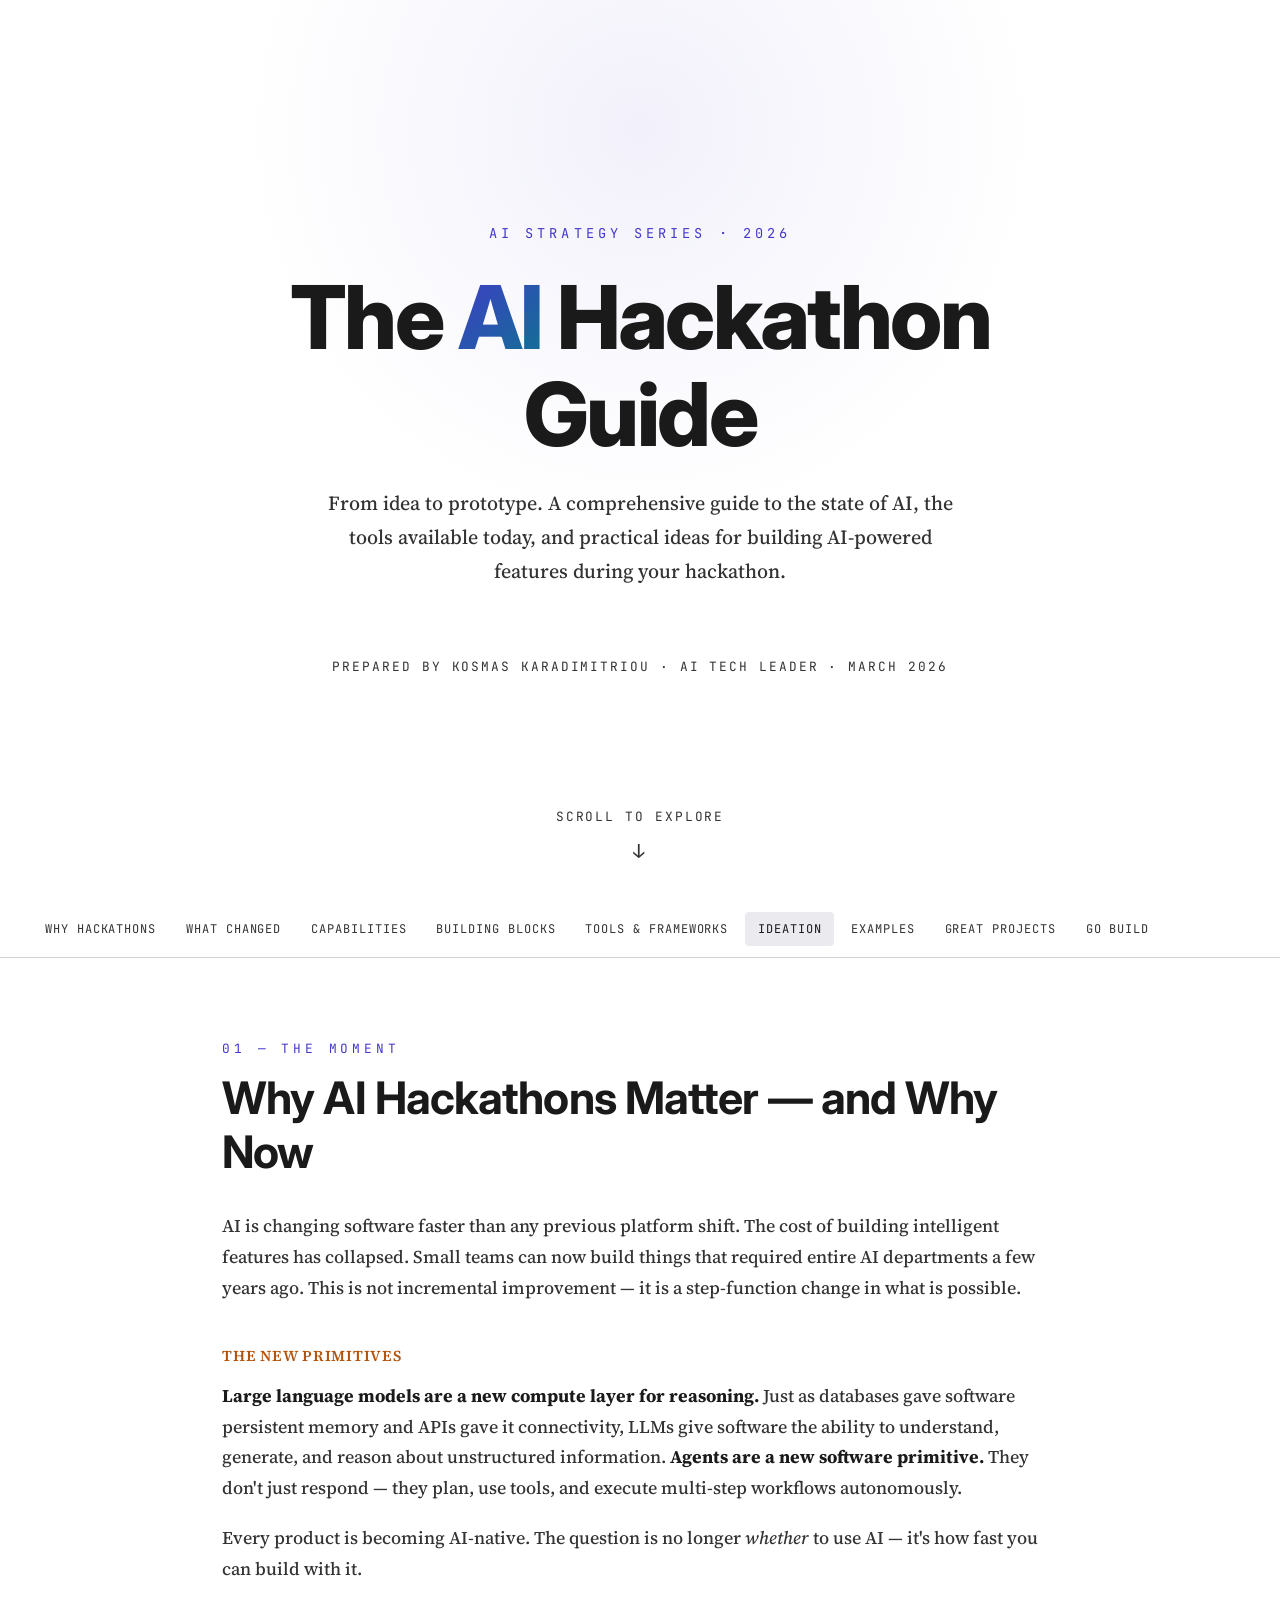
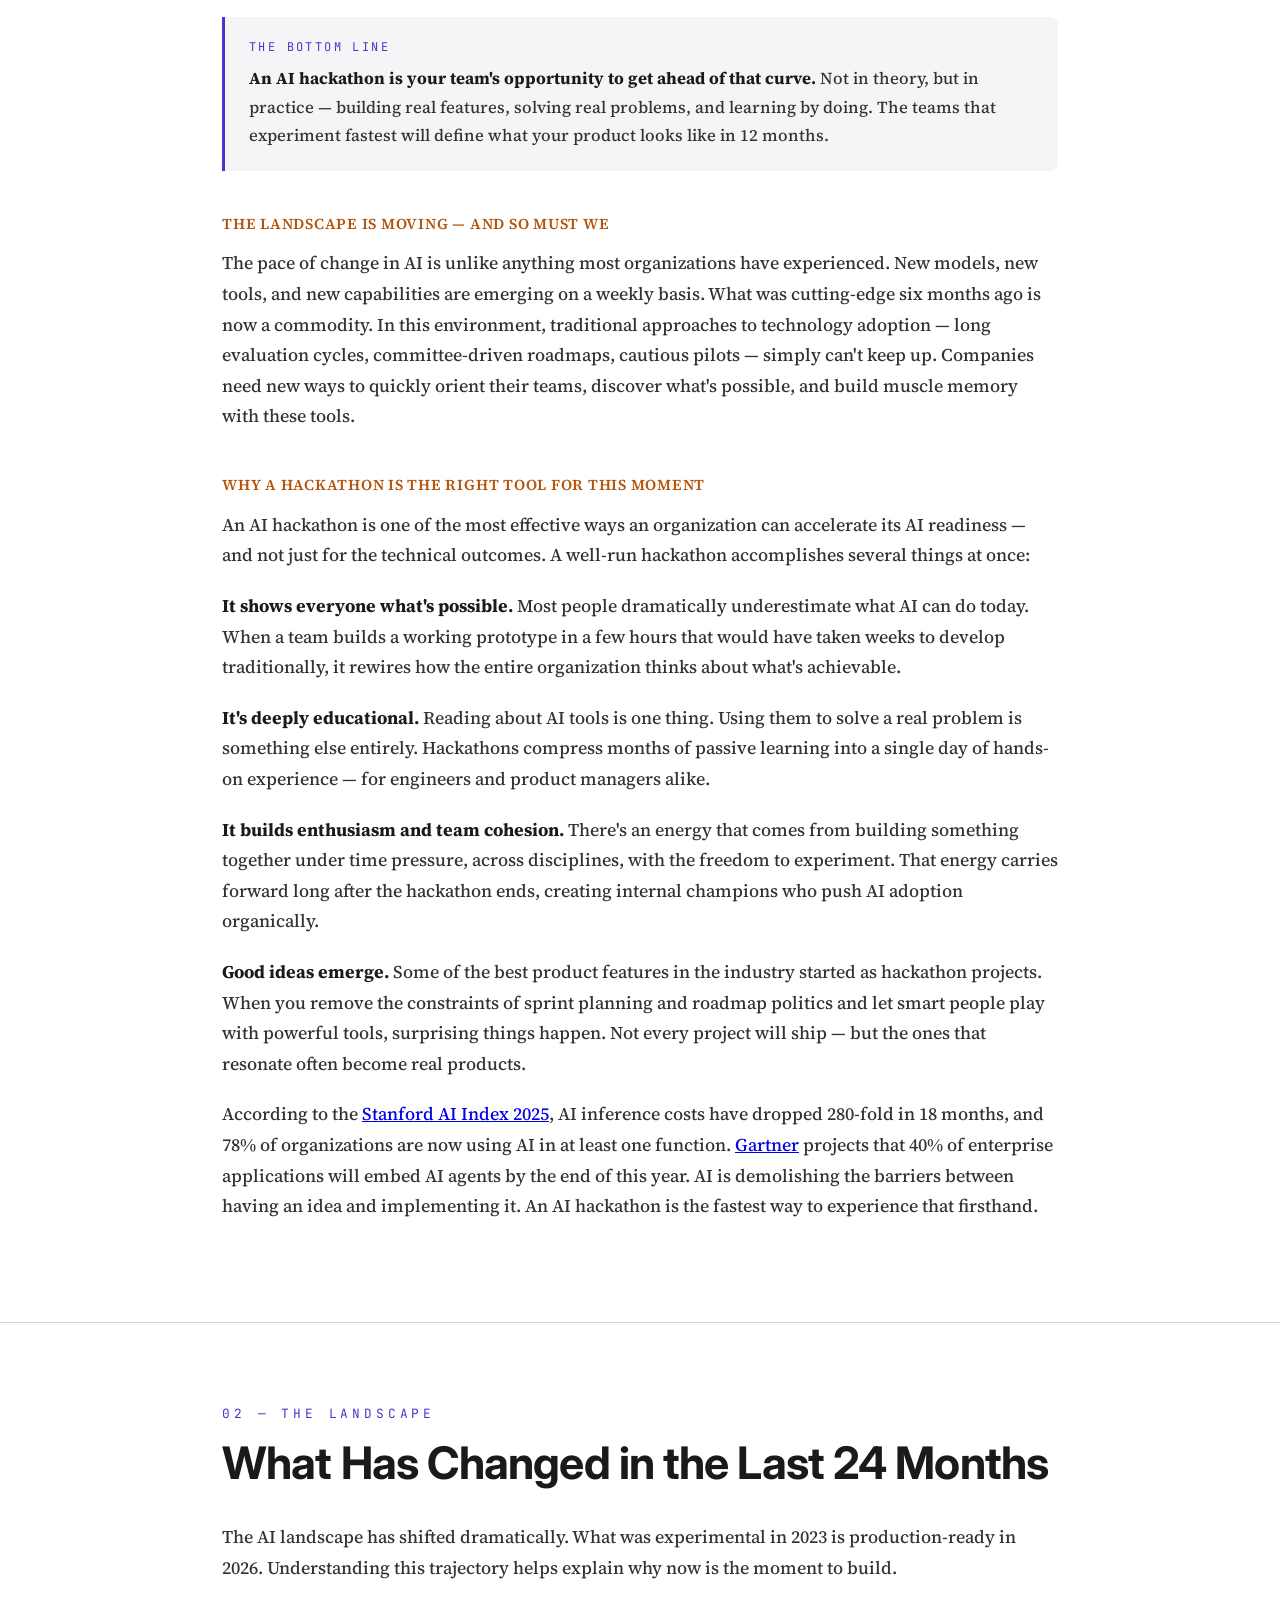
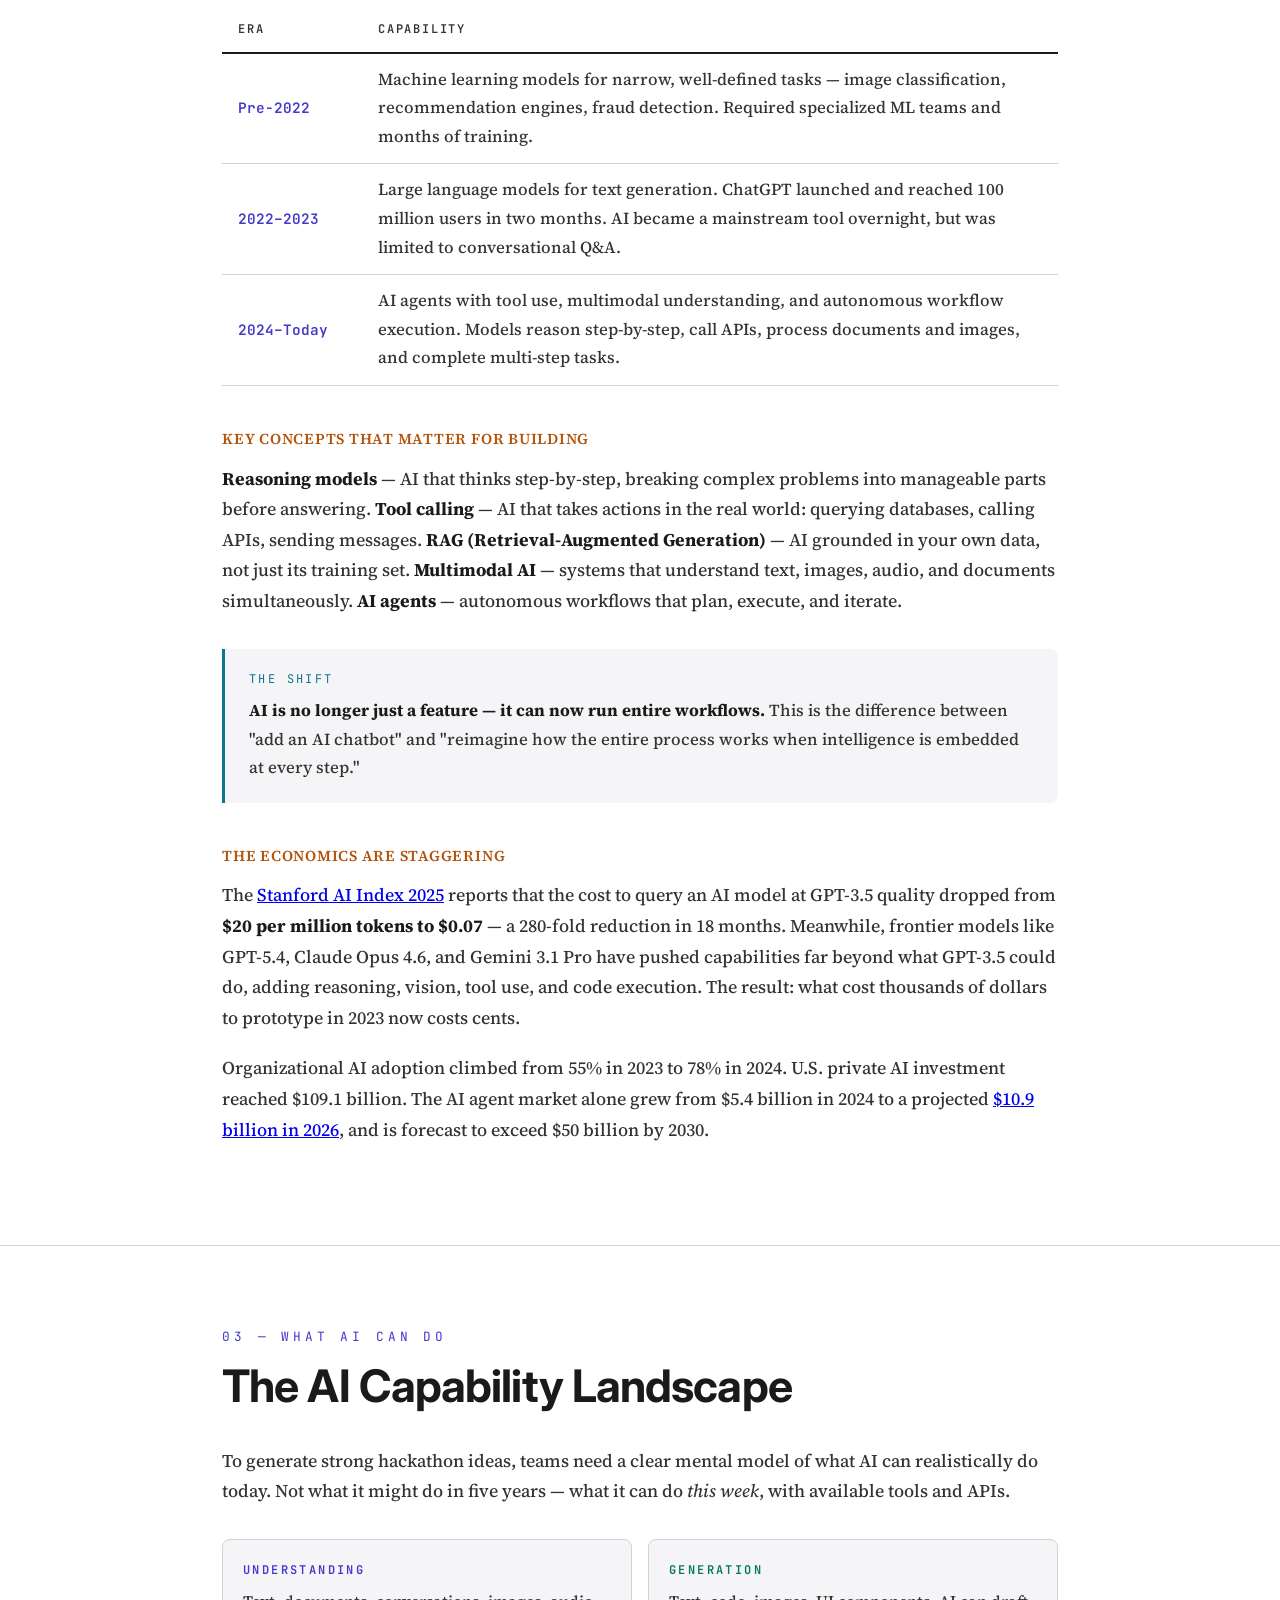
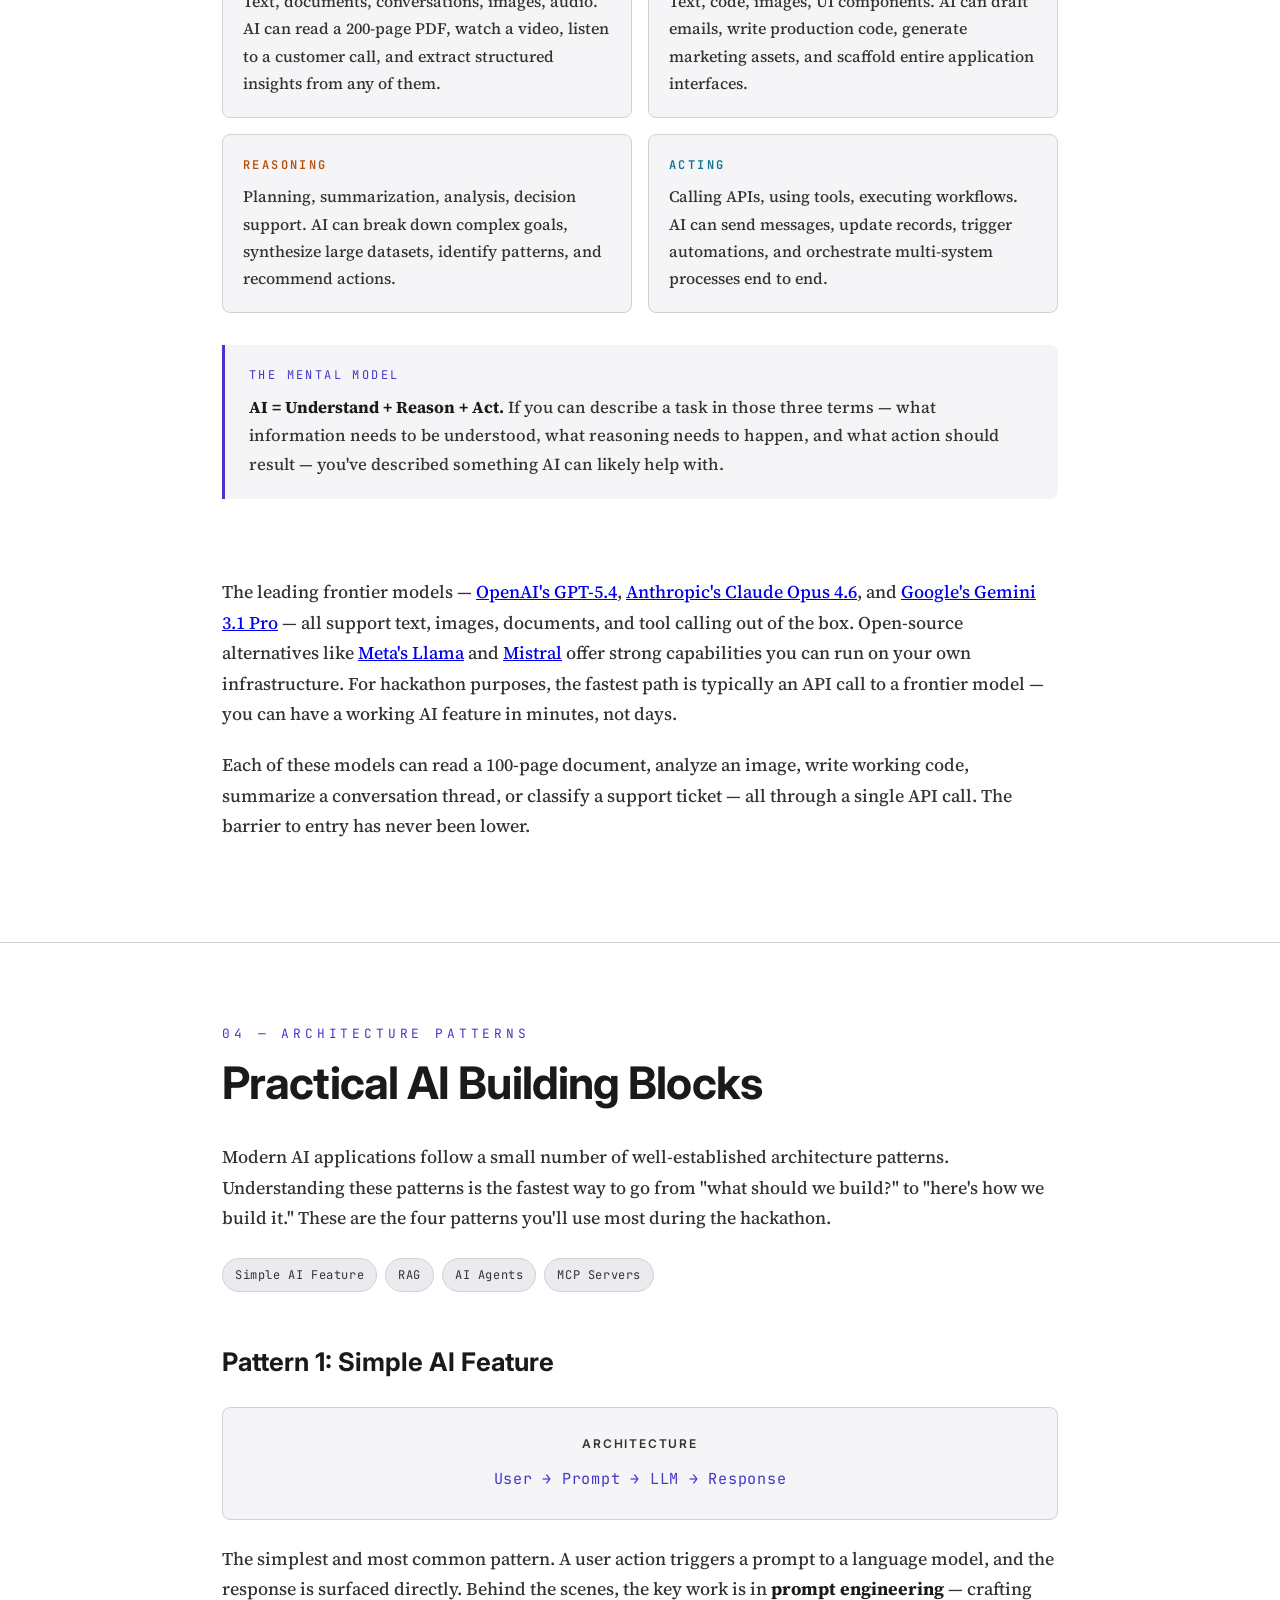
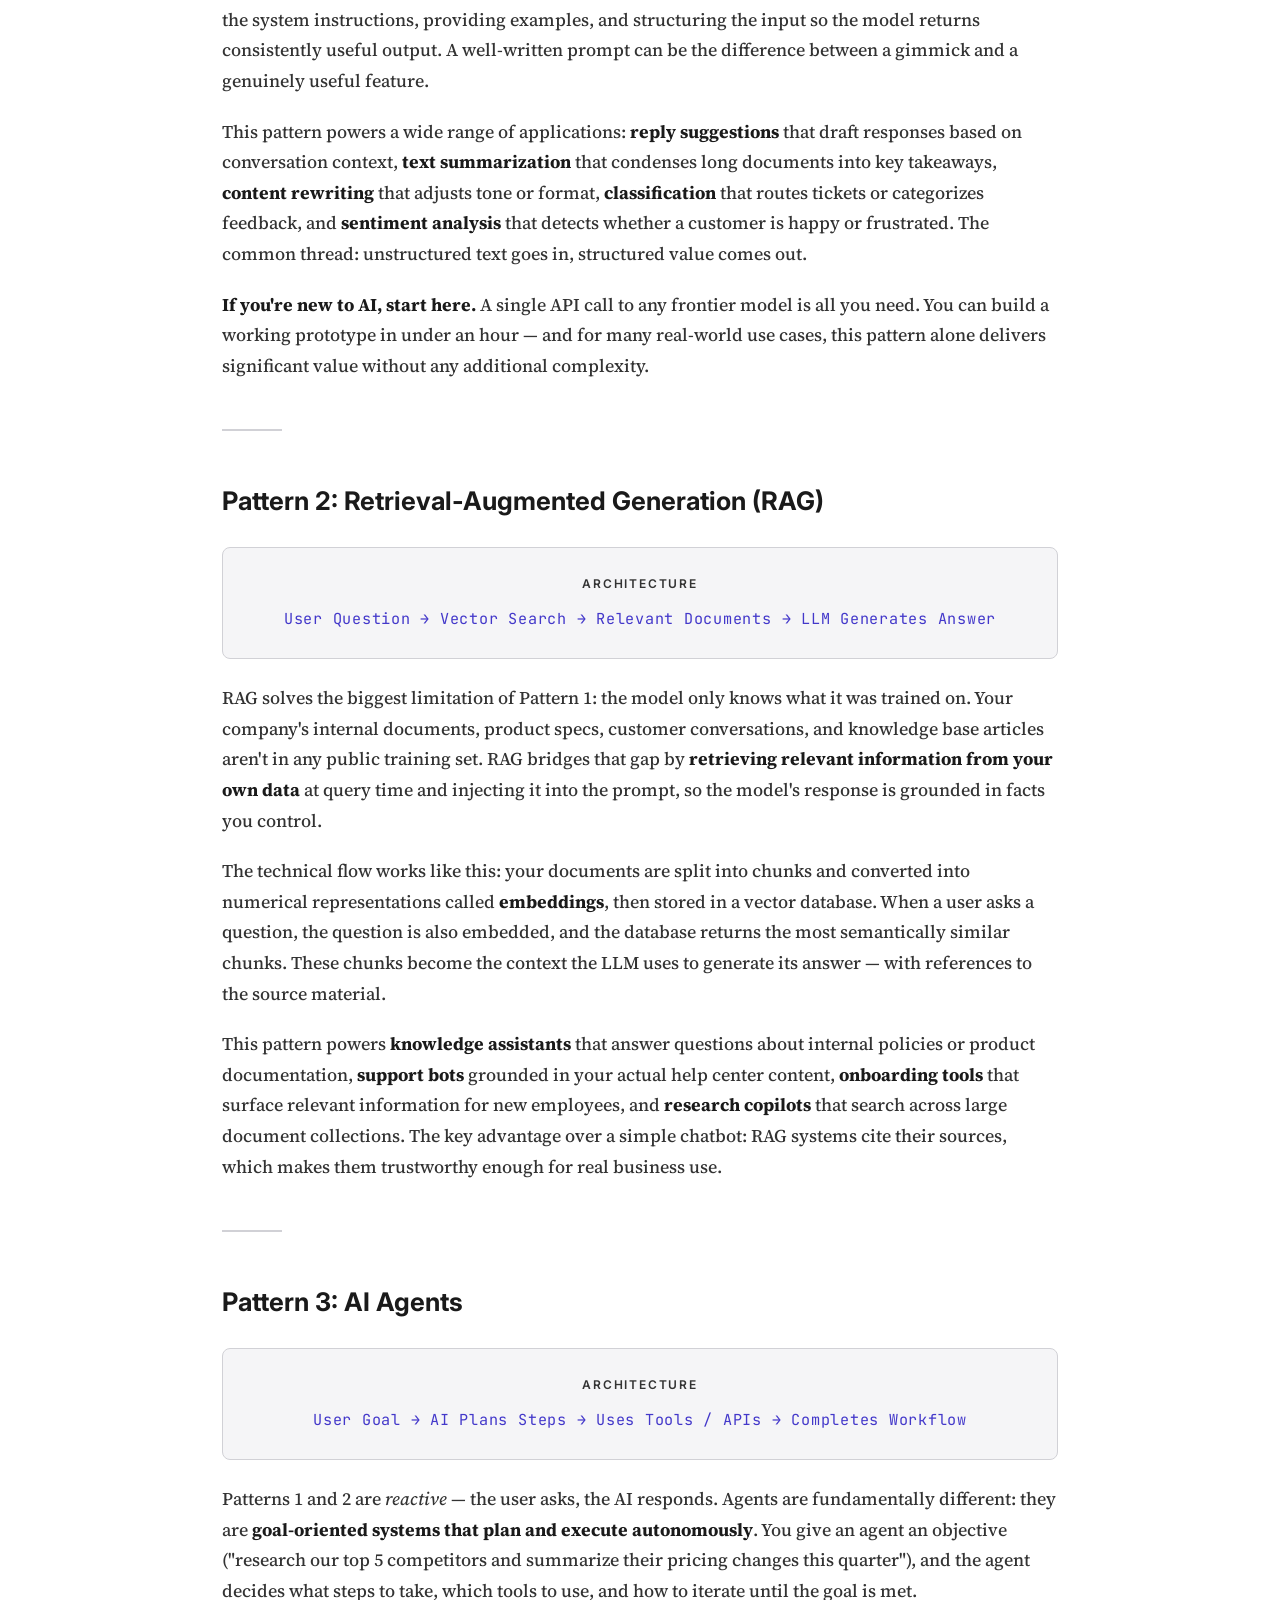
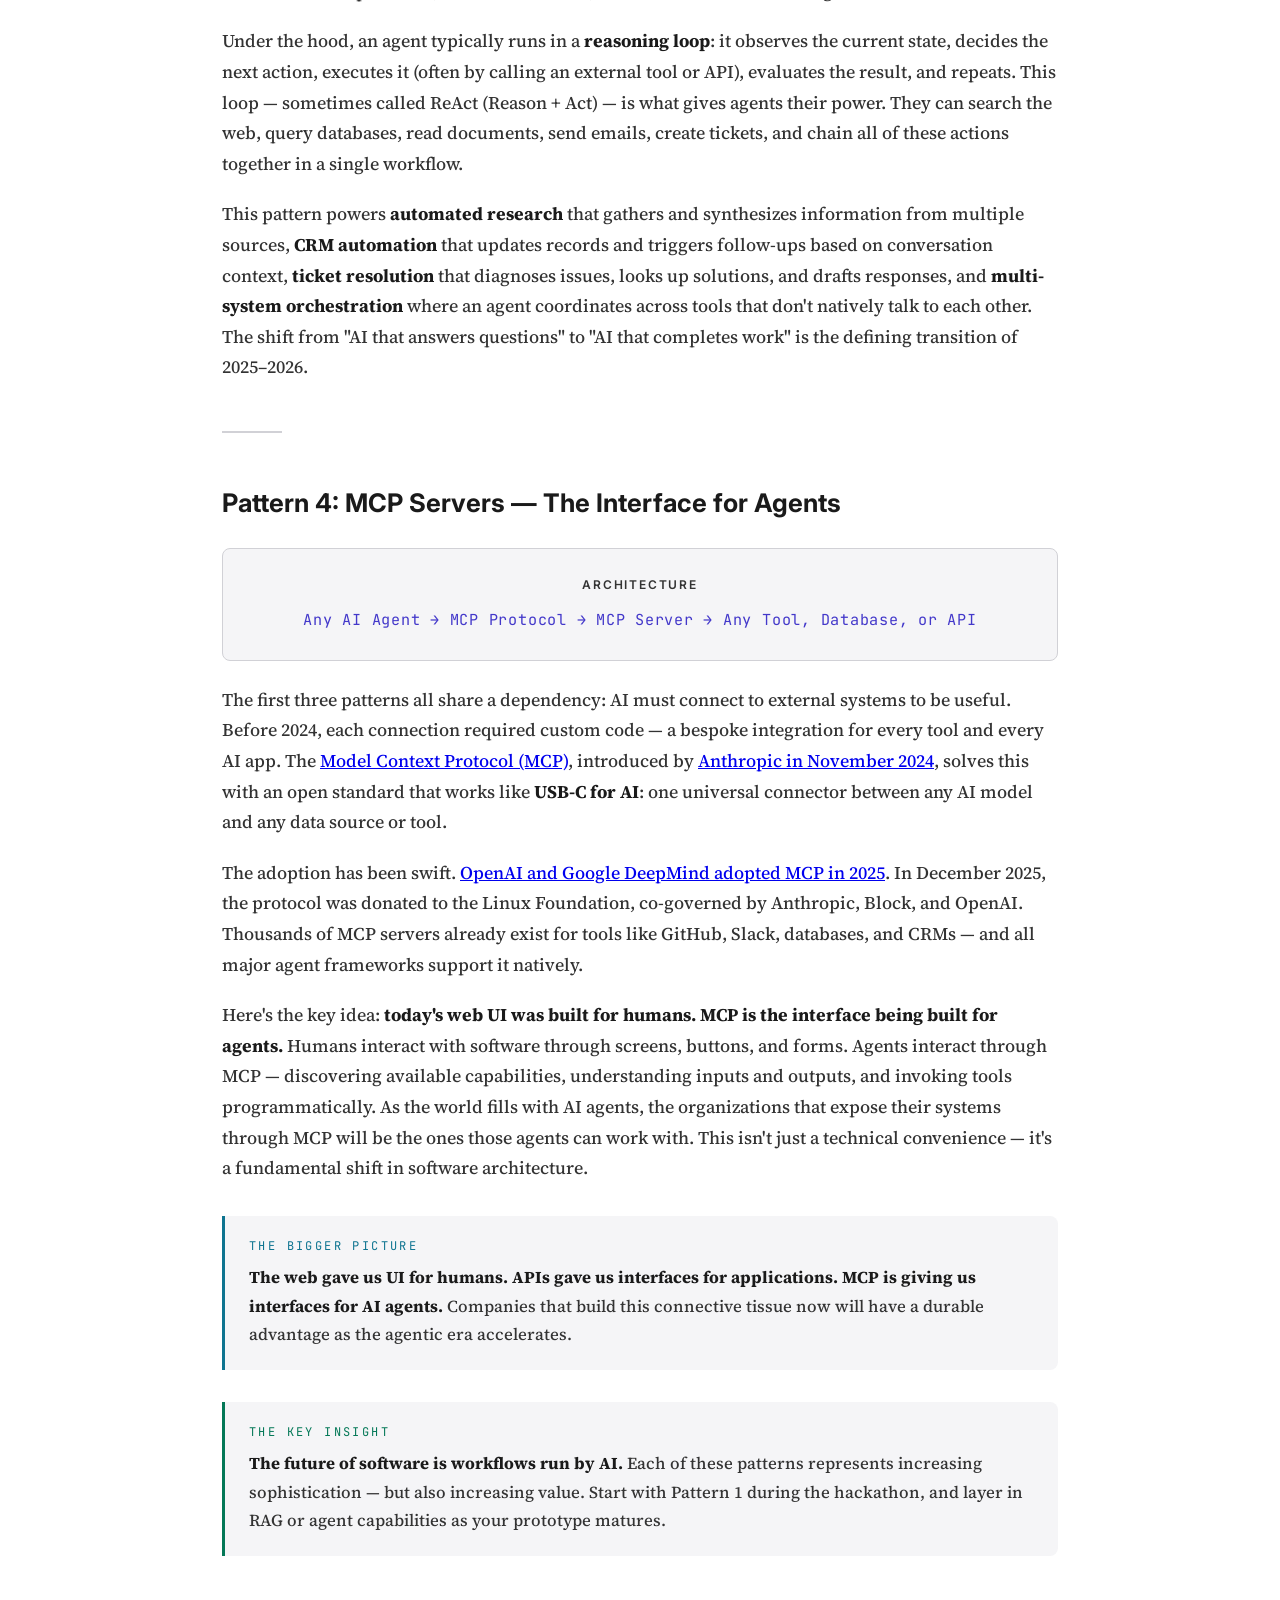
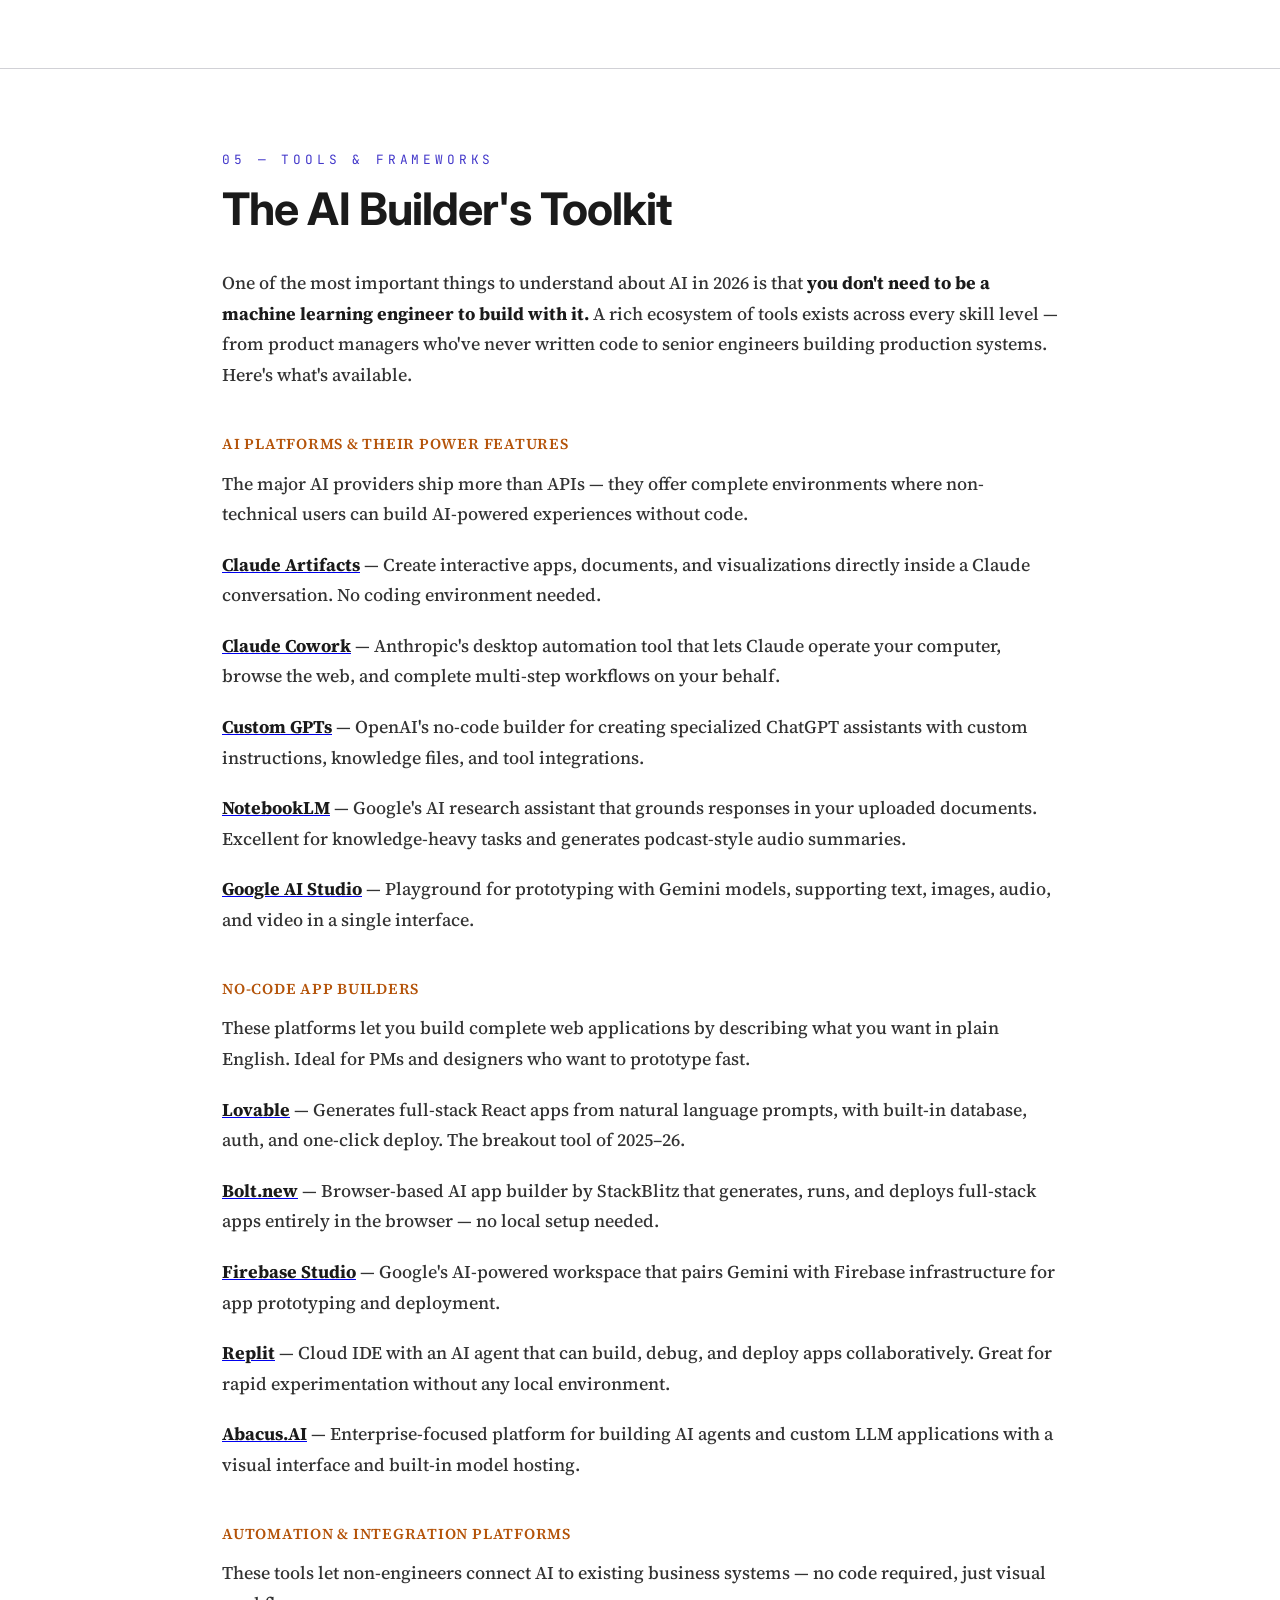
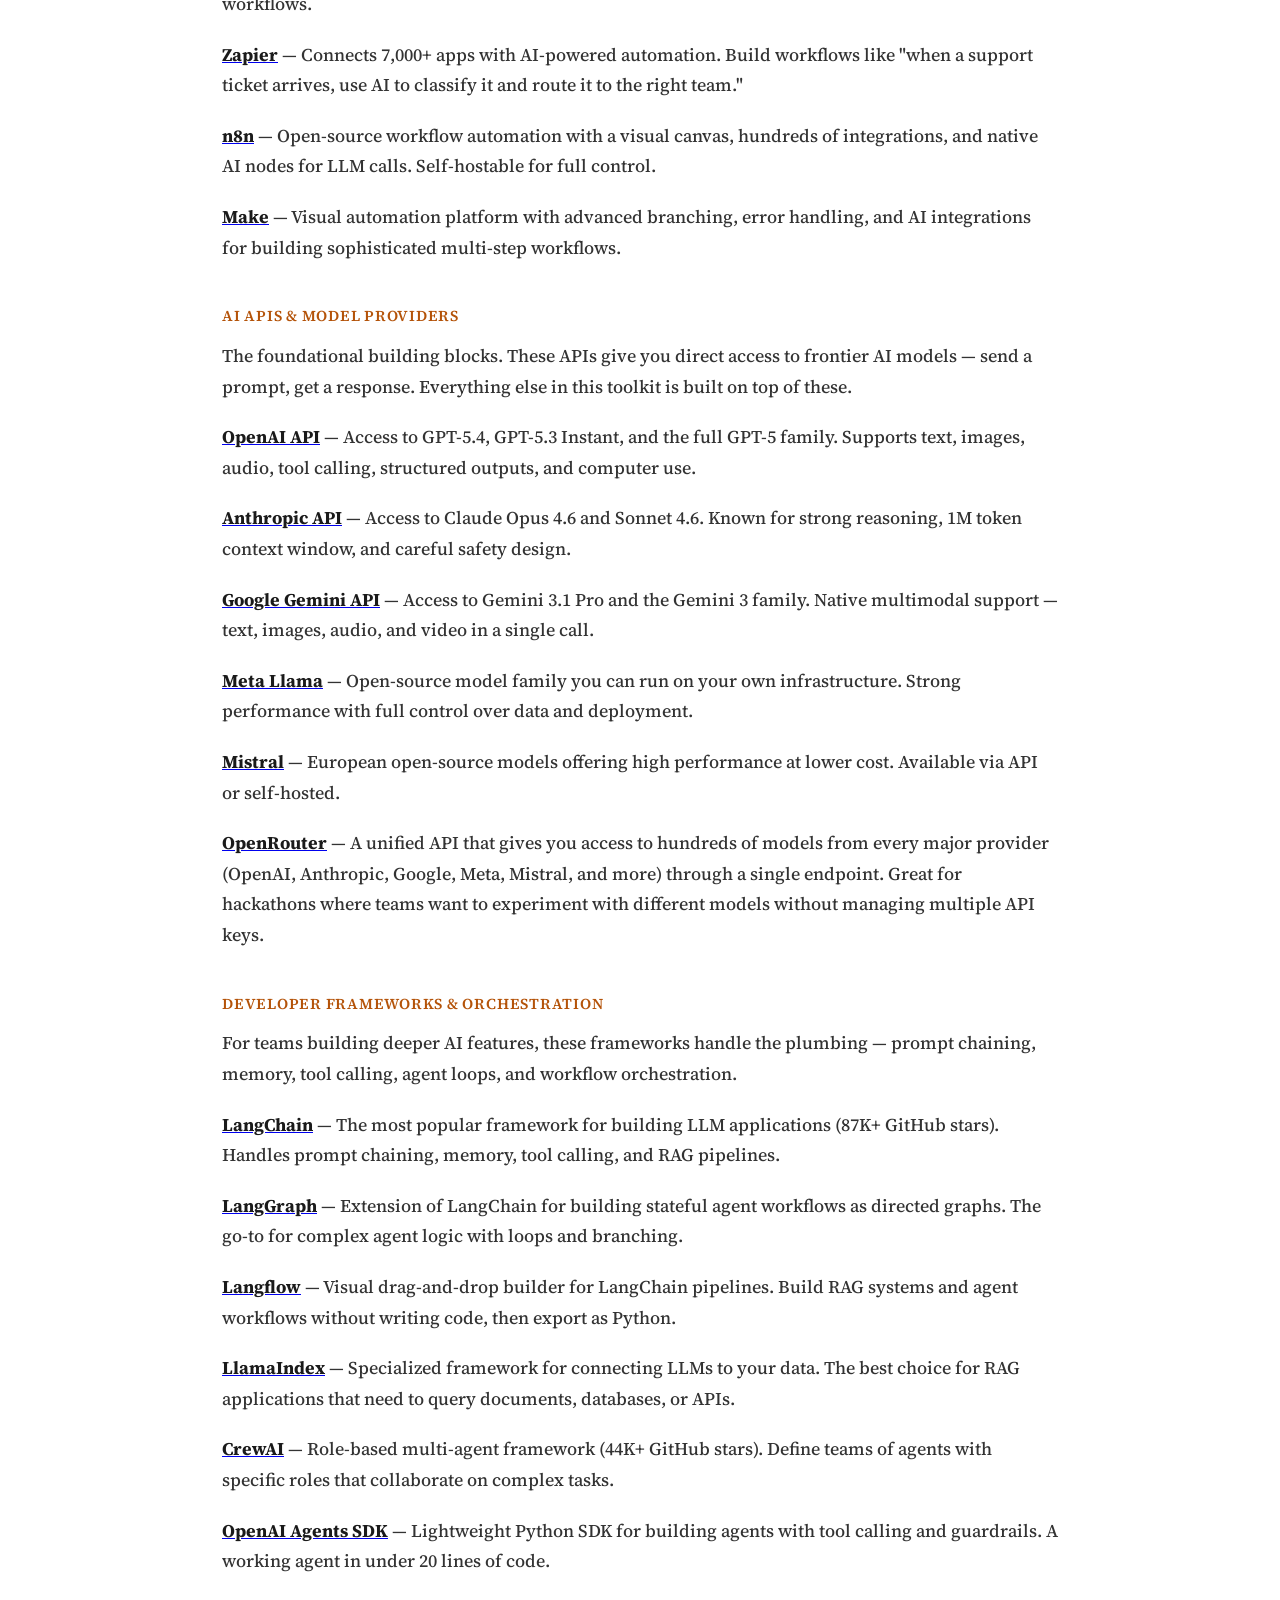
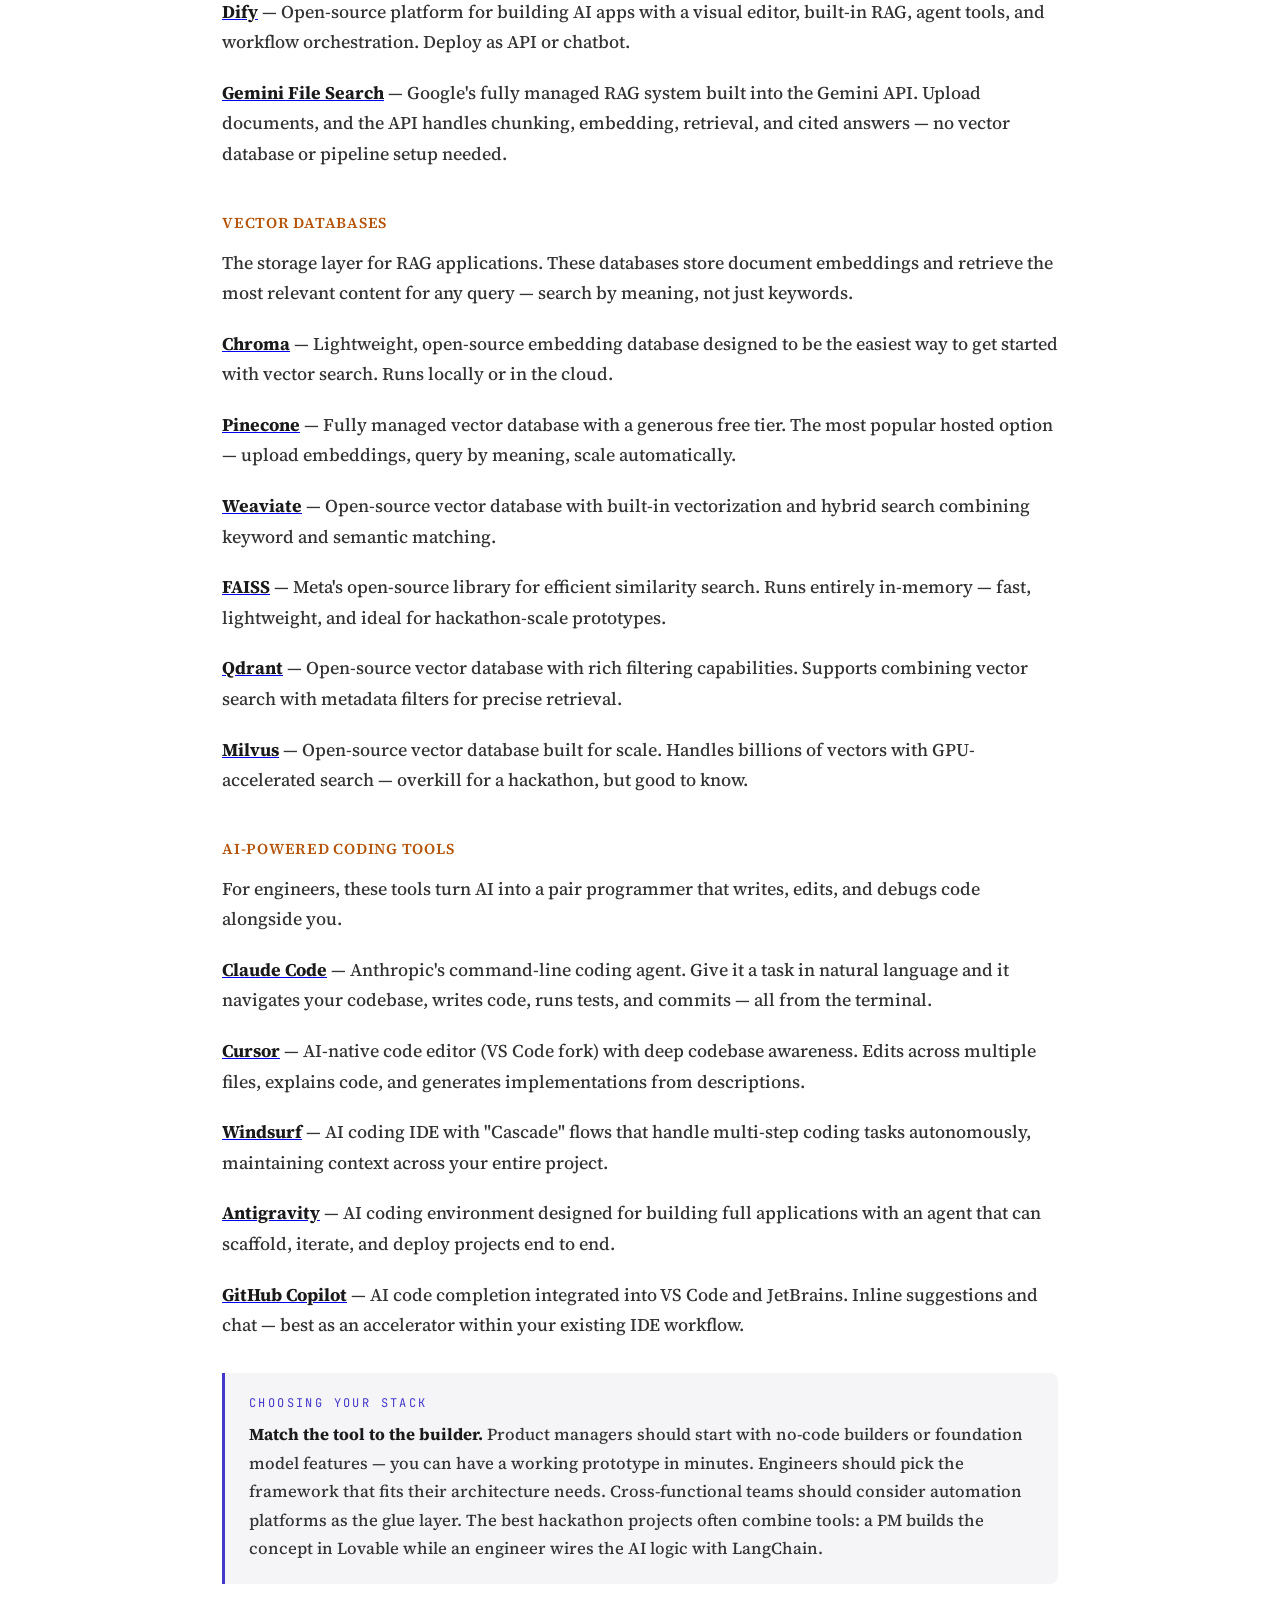
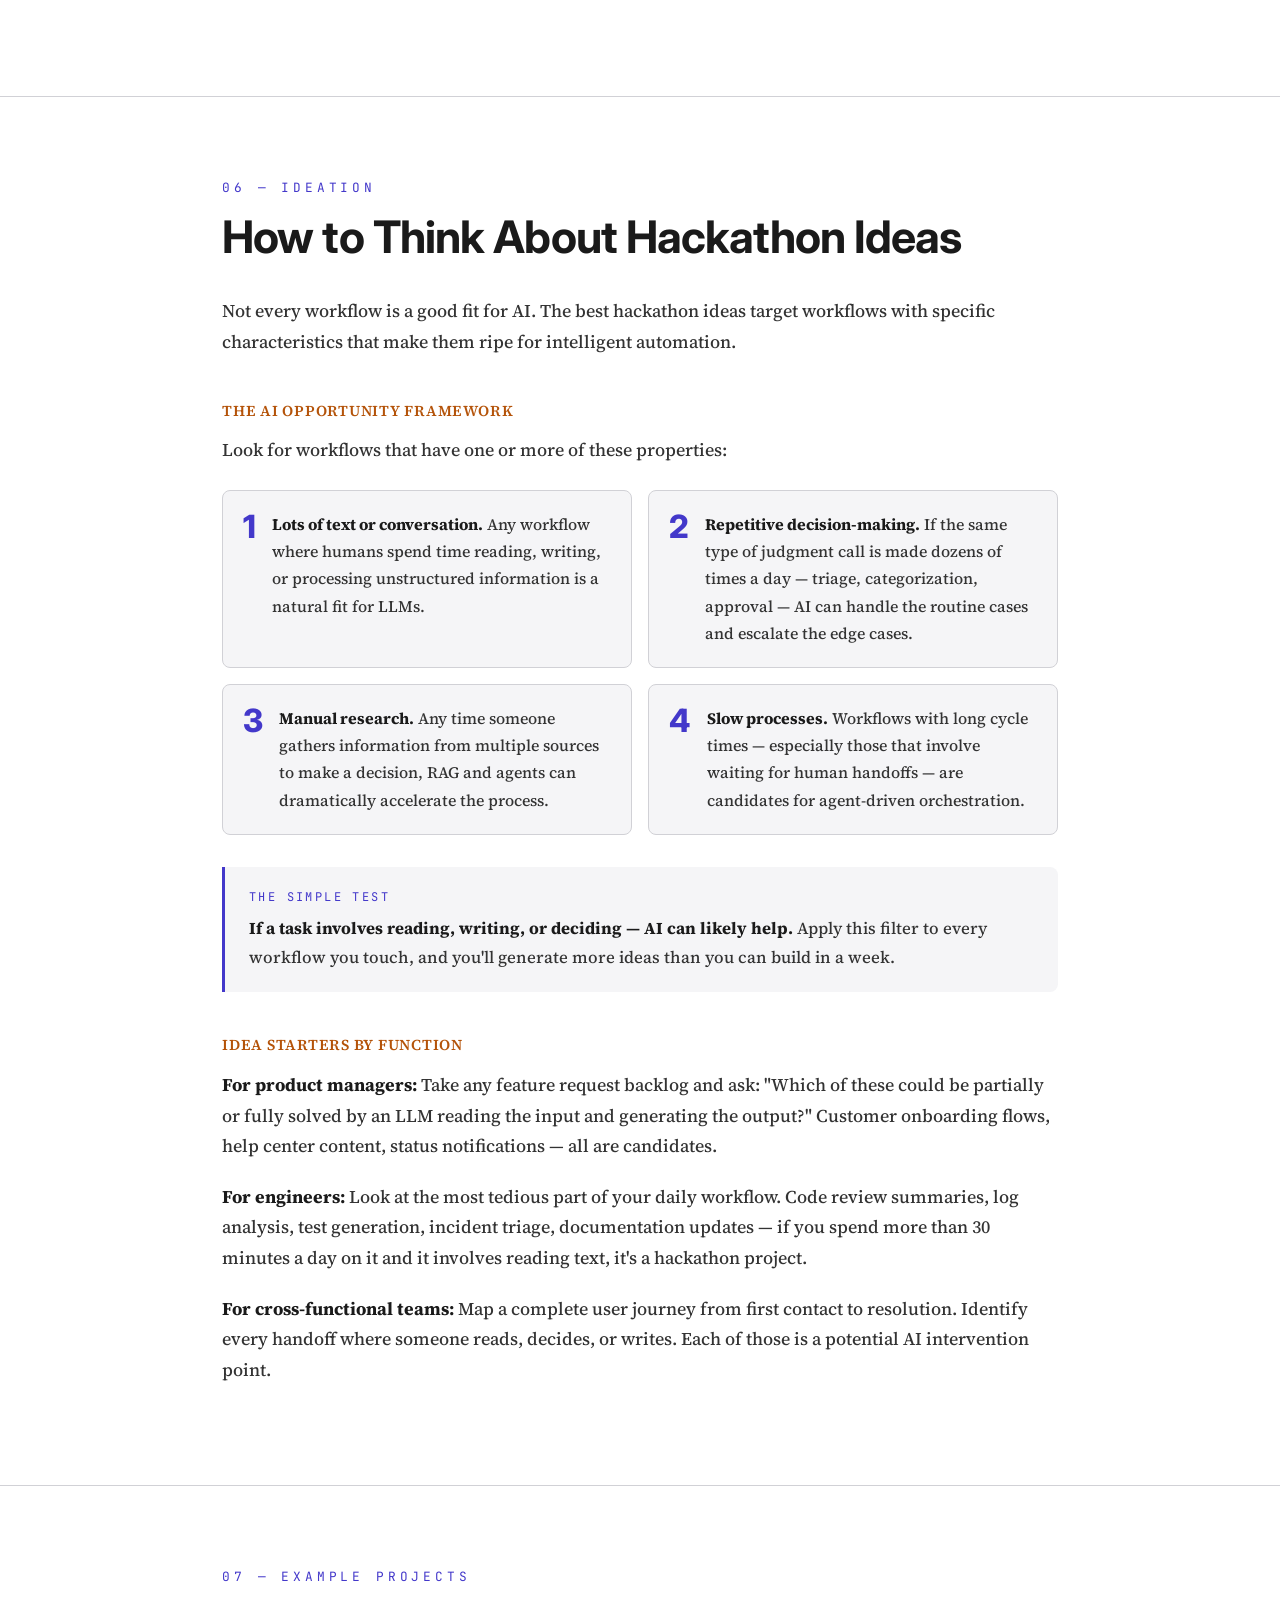
==== ai-hackathon-guide/index.html @ ce6cdf8f "Made some small edits" ====
<!DOCTYPE html>
<html lang="en">
<head>
<meta charset="UTF-8">
<meta name="viewport" content="width=device-width, initial-scale=1.0">
<title>The AI Hackathon Guide — From Idea to Prototype</title>
<link href="https://fonts.googleapis.com/css2?family=Inter:wght@400;500;600;700;800&family=Source+Serif+4:ital,wght@0,400;0,500;0,600;0,700;1,400&family=JetBrains+Mono:wght@400;500&display=swap" rel="stylesheet">
<style>
  :root {
    --bg: #ffffff;
    --surface: #f5f5f7;
    --surface-2: #ebebef;
    --border: #d1d1d6;
    --text: #1a1a1a;
    --text-dim: #333333;
    --accent: #4338ca;
    --accent-glow: rgba(67,56,202,0.07);
    --warm: #b45309;
    --warm-glow: rgba(180,83,9,0.05);
    --green: #047857;
    --rose: #be123c;
    --cyan: #0e7490;
  }

  * { margin:0; padding:0; box-sizing:border-box; }
  html { scroll-behavior: smooth; }

  body {
    font-family: 'Source Serif 4', Georgia, 'Times New Roman', serif;
    background: var(--bg);
    color: var(--text);
    line-height: 1.7;
    font-size: 18px;
    overflow-x: hidden;
    -webkit-font-smoothing: antialiased;
    -moz-osx-font-smoothing: grayscale;
  }

  ::-webkit-scrollbar { width: 6px; }
  ::-webkit-scrollbar-track { background: var(--bg); }
  ::-webkit-scrollbar-thumb { background: var(--border); border-radius: 3px; }

  /* ── Hero ── */
  .hero {
    min-height: 100vh;
    display: flex; flex-direction: column;
    justify-content: center; align-items: center;
    text-align: center; padding: 2rem;
    position: relative; overflow: hidden;
  }

  .hero::before {
    content: '';
    position: absolute; top: -30%; left: 50%;
    transform: translateX(-50%);
    width: 800px; height: 800px;
    background: radial-gradient(circle, var(--accent-glow) 0%, transparent 70%);
    pointer-events: none;
    animation: pulse 8s ease-in-out infinite;
  }

  @keyframes pulse {
    0%, 100% { opacity: 0.5; transform: translateX(-50%) scale(1); }
    50% { opacity: 1; transform: translateX(-50%) scale(1.15); }
  }

  .hero-label {
    font-family: 'JetBrains Mono', monospace;
    font-size: 0.85rem; letter-spacing: 0.3em;
    text-transform: uppercase; color: var(--accent);
    margin-bottom: 1.5rem; position: relative;
  }

  .hero h1 {
    font-family: 'Inter', sans-serif;
    font-size: clamp(3rem, 8vw, 5.5rem);
    font-weight: 800; line-height: 1.1;
    letter-spacing: -0.03em;
    position: relative; max-width: 900px;
  }

  .hero h1 em {
    font-style: normal;
    background: linear-gradient(135deg, var(--accent), var(--cyan));
    -webkit-background-clip: text; background-clip: text;
    -webkit-text-fill-color: transparent;
  }

  .hero-sub {
    font-size: 1.25rem; color: var(--text-dim);
    margin-top: 1.5rem; max-width: 640px;
    position: relative; font-weight: 500;
  }

  .hero-meta {
    margin-top: 3rem;
    font-family: 'JetBrains Mono', monospace;
    font-size: 0.8rem; color: var(--text-dim);
    letter-spacing: 0.15em; text-transform: uppercase;
    position: relative;
  }

  .scroll-hint {
    position: absolute; bottom: 2rem; left: 50%;
    transform: translateX(-50%);
    display: flex; flex-direction: column;
    align-items: center; gap: 0.5rem;
    color: var(--text-dim); font-size: 0.8rem;
    letter-spacing: 0.15em; text-transform: uppercase;
    font-family: 'JetBrains Mono', monospace;
    animation: float 2.5s ease-in-out infinite;
  }

  @keyframes float {
    0%, 100% { transform: translateX(-50%) translateY(0); }
    50% { transform: translateX(-50%) translateY(8px); }
  }

  .scroll-hint .arrow { font-size: 1.2rem; }

  /* ── Navigation ── */
  .toc {
    position: sticky; top: 0; z-index: 100;
    background: rgba(255,255,255,0.92);
    backdrop-filter: blur(20px);
    border-bottom: 1px solid var(--border);
    padding: 0.75rem 2rem;
    overflow-x: auto; white-space: nowrap;
    display: flex; gap: 0.25rem; align-items: center;
  }

  .toc a {
    font-family: 'JetBrains Mono', monospace;
    font-size: 0.75rem; letter-spacing: 0.08em;
    text-transform: uppercase; color: var(--text-dim);
    text-decoration: none; padding: 0.4rem 0.8rem;
    border-radius: 4px; transition: all 0.25s; flex-shrink: 0;
  }

  .toc a:hover, .toc a.active {
    color: var(--text); background: var(--surface-2);
  }

  /* ── Content Structure ── */
  .container { max-width: 900px; margin: 0 auto; padding: 0 2rem; }

  section { padding: 5rem 0; border-bottom: 1px solid var(--border); }
  section:last-child { border-bottom: none; }

  .section-number {
    font-family: 'JetBrains Mono', monospace;
    font-size: 0.8rem; letter-spacing: 0.3em;
    text-transform: uppercase; color: var(--accent);
    margin-bottom: 0.75rem; display: block;
  }

  h2 {
    font-family: 'Inter', sans-serif;
    font-size: clamp(2rem, 5vw, 2.8rem);
    font-weight: 700; line-height: 1.2;
    letter-spacing: -0.02em; margin-bottom: 2rem;
  }

  h3 {
    font-family: 'Inter', sans-serif;
    font-size: 1.6rem; font-weight: 700;
    margin-top: 3rem; margin-bottom: 1rem; color: var(--text);
  }

  h4 {
    font-size: 0.95rem; font-weight: 600;
    letter-spacing: 0.05em; text-transform: uppercase;
    color: var(--warm); margin-top: 2.5rem; margin-bottom: 0.75rem;
  }

  p {
    color: var(--text-dim); margin-bottom: 1.25rem;
    font-size: 1.125rem; font-weight: 500;
  }

  p strong { color: var(--text); font-weight: 700; }

  /* ── Callout Boxes ── */
  .callout {
    background: var(--surface);
    border-left: 3px solid var(--accent);
    padding: 1.25rem 1.5rem; margin: 2rem 0;
    border-radius: 0 8px 8px 0;
  }
  .callout.warm { border-left-color: var(--warm); }
  .callout.green { border-left-color: var(--green); }
  .callout.rose { border-left-color: var(--rose); }
  .callout.cyan { border-left-color: var(--cyan); }

  .callout p { margin-bottom: 0; font-size: 1.05rem; }
  .callout p:not(:last-child) { margin-bottom: 0.75rem; }

  .callout-label {
    font-family: 'JetBrains Mono', monospace;
    font-size: 0.75rem; letter-spacing: 0.2em;
    text-transform: uppercase; color: var(--accent);
    margin-bottom: 0.5rem; display: block;
  }
  .callout.warm .callout-label { color: var(--warm); }
  .callout.green .callout-label { color: var(--green); }
  .callout.rose .callout-label { color: var(--rose); }
  .callout.cyan .callout-label { color: var(--cyan); }

  /* ── Stat Grid ── */
  .stat-grid {
    display: grid;
    grid-template-columns: repeat(auto-fit, minmax(180px, 1fr));
    gap: 1rem; margin: 2rem 0;
  }

  .stat-card {
    background: var(--surface);
    border: 1px solid var(--border);
    border-radius: 8px; padding: 1.25rem; text-align: center;
  }

  .stat-card .number {
    font-family: 'Inter', sans-serif;
    font-size: 2.4rem; font-weight: 800;
    color: var(--text); line-height: 1; margin-bottom: 0.4rem;
  }
  .stat-card .number.accent { color: var(--accent); }
  .stat-card .number.warm { color: var(--warm); }
  .stat-card .number.green { color: var(--green); }
  .stat-card .number.rose { color: var(--rose); }
  .stat-card .number.cyan { color: var(--cyan); }

  .stat-card .label {
    font-size: 0.85rem; color: var(--text-dim);
    letter-spacing: 0.03em; font-weight: 500;
  }

  /* ── Sub-topic pills ── */
  .sub-topics {
    display: flex; flex-wrap: wrap; gap: 0.5rem;
    margin: 1.5rem 0 2.5rem;
  }

  .sub-topic-pill {
    font-family: 'JetBrains Mono', monospace;
    font-size: 0.75rem; letter-spacing: 0.05em;
    padding: 0.35rem 0.75rem;
    background: var(--surface-2); border: 1px solid var(--border);
    border-radius: 100px; color: var(--text-dim);
    cursor: pointer; transition: all 0.25s; text-decoration: none;
  }
  .sub-topic-pill:hover {
    border-color: var(--accent); color: var(--text);
    background: var(--accent-glow);
  }

  /* ── Pattern Diagram ── */
  .pattern-diagram {
    background: var(--surface); border: 1px solid var(--border);
    border-radius: 8px; padding: 1.5rem 2rem; margin: 1.5rem 0;
    font-family: 'JetBrains Mono', monospace;
    font-size: 0.95rem; color: var(--accent);
    letter-spacing: 0.05em; text-align: center;
    line-height: 2;
  }

  .pattern-diagram .flow-label {
    font-family: 'Inter', sans-serif;
    font-size: 0.75rem; font-weight: 600;
    text-transform: uppercase; letter-spacing: 0.15em;
    color: var(--text-dim); margin-bottom: 0.5rem;
    display: block;
  }

  /* ── Capability Cards ── */
  .cap-grid {
    display: grid; grid-template-columns: 1fr 1fr;
    gap: 1rem; margin: 2rem 0;
  }

  .cap-card {
    border: 1px solid var(--border);
    border-radius: 8px; padding: 1.25rem;
    background: var(--surface);
  }

  .cap-card .cap-label {
    font-family: 'JetBrains Mono', monospace;
    font-size: 0.75rem; font-weight: 600;
    letter-spacing: 0.2em; text-transform: uppercase;
    margin-bottom: 0.5rem;
  }

  .cap-card p { font-size: 1rem; margin-bottom: 0; }

  /* ── Two Column ── */
  .two-col {
    display: grid; grid-template-columns: 1fr 1fr;
    gap: 1.5rem; margin: 2rem 0;
  }

  .col-card {
    border: 1px solid var(--border);
    border-radius: 8px; padding: 1.25rem;
  }

  .col-card.do-card { border-left: 3px solid var(--green); }
  .col-card.dont-card { border-left: 3px solid var(--rose); }

  .col-card .col-label {
    font-family: 'JetBrains Mono', monospace;
    font-size: 0.75rem; font-weight: 600;
    letter-spacing: 0.2em; text-transform: uppercase;
    margin-bottom: 0.75rem;
  }

  .col-card.do-card .col-label { color: var(--green); }
  .col-card.dont-card .col-label { color: var(--rose); }
  .col-card p { font-size: 1rem; }

  /* ── Era Table ── */
  .era-table {
    width: 100%; border-collapse: collapse; margin: 1.5rem 0;
  }

  .era-table th {
    font-family: 'JetBrains Mono', monospace;
    font-size: 0.75rem; font-weight: 600;
    letter-spacing: 0.15em; text-transform: uppercase;
    color: var(--text-dim); text-align: left;
    padding: 0.75rem 1rem; border-bottom: 2px solid var(--text);
  }

  .era-table td {
    padding: 0.75rem 1rem; font-size: 1.05rem;
    border-bottom: 1px solid var(--border);
    color: var(--text-dim); font-weight: 500;
  }

  .era-table td:first-child {
    font-family: 'JetBrains Mono', monospace;
    font-size: 0.9rem; font-weight: 600;
    color: var(--accent); white-space: nowrap; width: 140px;
  }

  /* ── Separator ── */
  .sep { width: 60px; height: 2px; background: var(--border); margin: 3rem 0; }

  /* ── Ideation Grid ── */
  .ideation-grid {
    display: grid; grid-template-columns: 1fr 1fr;
    gap: 1rem; margin: 1.5rem 0;
  }

  .ideation-item {
    display: flex; align-items: flex-start; gap: 1rem;
    background: var(--surface); border: 1px solid var(--border);
    border-radius: 8px; padding: 1.25rem;
  }

  .ideation-item .ideation-num {
    font-family: 'Inter', sans-serif;
    font-size: 2rem; font-weight: 800;
    color: var(--accent); line-height: 1; flex-shrink: 0;
  }

  .ideation-item p { font-size: 1rem; margin: 0; }

  /* ── Footer ── */
  .footer {
    text-align: center; padding: 4rem 2rem;
    color: var(--text-dim); font-size: 0.9rem; font-weight: 500;
  }

  .footer .logo-text {
    font-family: 'Inter', sans-serif;
    font-size: 1.6rem; font-weight: 700;
    color: var(--text); margin-bottom: 0.5rem;
  }

  /* ── Responsive ── */
  @media (max-width: 640px) {
    .stat-grid, .cap-grid, .two-col, .ideation-grid { grid-template-columns: 1fr; }
    section { padding: 3rem 0; }
    .container { padding: 0 1.25rem; }
  }
</style>
</head>
<body>

<!-- ═══════════════════ HERO ═══════════════════ -->
<div class="hero">
  <span class="hero-label">AI Strategy Series · 2026</span>
  <h1>The <em>AI</em> Hackathon Guide</h1>
  <p class="hero-sub">From idea to prototype. A comprehensive guide to the state of AI, the tools available today, and practical ideas for building AI-powered features during your hackathon.</p>
  <span class="hero-meta">Prepared by Kosmas Karadimitriou · AI Tech Leader · March 2026</span>
  <div class="scroll-hint">
    <span>Scroll to explore</span>
    <span class="arrow">↓</span>
  </div>
</div>

<!-- ═══════════════════ TOC ═══════════════════ -->
<nav class="toc" id="toc">
  <a href="#why-now">Why Hackathons</a>
  <a href="#landscape">What Changed</a>
  <a href="#capabilities">Capabilities</a>
  <a href="#building-blocks">Building Blocks</a>
  <a href="#toolkit">Tools & Frameworks</a>
  <a href="#ideation">Ideation</a>
  <a href="#opportunities">Examples</a>
  <a href="#great-projects">Great Projects</a>
  <a href="#closing">Go Build</a>
</nav>

<!-- ═══════════════════ CONTENT ═══════════════════ -->
<main>

<!-- ─── SECTION 1: Why Now ─── -->
<section id="why-now">
<div class="container">
  <span class="section-number">01 — The Moment</span>
  <h2>Why AI Hackathons Matter — and Why Now</h2>

  <p>AI is changing software faster than any previous platform shift. The cost of building intelligent features has collapsed. Small teams can now build things that required entire AI departments a few years ago. This is not incremental improvement — it is a step-function change in what is possible.</p>

  <h4>The new primitives</h4>
  <p><strong>Large language models are a new compute layer for reasoning.</strong> Just as databases gave software persistent memory and APIs gave it connectivity, LLMs give software the ability to understand, generate, and reason about unstructured information. <strong>Agents are a new software primitive.</strong> They don't just respond — they plan, use tools, and execute multi-step workflows autonomously.</p>

  <p>Every product is becoming AI-native. The question is no longer <em>whether</em> to use AI — it's how fast you can build with it.</p>

  <div class="callout">
    <span class="callout-label">The bottom line</span>
    <p><strong>An AI hackathon is your team's opportunity to get ahead of that curve.</strong> Not in theory, but in practice — building real features, solving real problems, and learning by doing. The teams that experiment fastest will define what your product looks like in 12 months.</p>
  </div>

  <h4>The landscape is moving — and so must we</h4>
  <p>The pace of change in AI is unlike anything most organizations have experienced. New models, new tools, and new capabilities are emerging on a weekly basis. What was cutting-edge six months ago is now a commodity. In this environment, traditional approaches to technology adoption — long evaluation cycles, committee-driven roadmaps, cautious pilots — simply can't keep up. Companies need new ways to quickly orient their teams, discover what's possible, and build muscle memory with these tools.</p>

  <h4>Why a hackathon is the right tool for this moment</h4>
  <p>An AI hackathon is one of the most effective ways an organization can accelerate its AI readiness — and not just for the technical outcomes. A well-run hackathon accomplishes several things at once:</p>

  <p><strong>It shows everyone what's possible.</strong> Most people dramatically underestimate what AI can do today. When a team builds a working prototype in a few hours that would have taken weeks to develop traditionally, it rewires how the entire organization thinks about what's achievable.</p>

  <p><strong>It's deeply educational.</strong> Reading about AI tools is one thing. Using them to solve a real problem is something else entirely. Hackathons compress months of passive learning into a single day of hands-on experience — for engineers and product managers alike.</p>

  <p><strong>It builds enthusiasm and team cohesion.</strong> There's an energy that comes from building something together under time pressure, across disciplines, with the freedom to experiment. That energy carries forward long after the hackathon ends, creating internal champions who push AI adoption organically.</p>

  <p><strong>Good ideas emerge.</strong> Some of the best product features in the industry started as hackathon projects. When you remove the constraints of sprint planning and roadmap politics and let smart people play with powerful tools, surprising things happen. Not every project will ship — but the ones that resonate often become real products.</p>

  <p>According to the <a class="src" href="https://hai.stanford.edu/ai-index/2025-ai-index-report" target="_blank">Stanford AI Index 2025</a>, AI inference costs have dropped 280-fold in 18 months, and 78% of organizations are now using AI in at least one function. <a class="src" href="https://www.gartner.com" target="_blank">Gartner</a> projects that 40% of enterprise applications will embed AI agents by the end of this year. AI is demolishing the barriers between having an idea and implementing it. An AI hackathon is the fastest way to experience that firsthand.</p>
</div>
</section>

<!-- ─── SECTION 2: What Has Changed ─── -->
<section id="landscape">
<div class="container">
  <span class="section-number">02 — The Landscape</span>
  <h2>What Has Changed in the Last 24 Months</h2>

  <p>The AI landscape has shifted dramatically. What was experimental in 2023 is production-ready in 2026. Understanding this trajectory helps explain why now is the moment to build.</p>

  <table class="era-table">
    <thead>
      <tr><th>Era</th><th>Capability</th></tr>
    </thead>
    <tbody>
      <tr><td>Pre-2022</td><td>Machine learning models for narrow, well-defined tasks — image classification, recommendation engines, fraud detection. Required specialized ML teams and months of training.</td></tr>
      <tr><td>2022–2023</td><td>Large language models for text generation. ChatGPT launched and reached 100 million users in two months. AI became a mainstream tool overnight, but was limited to conversational Q&A.</td></tr>
      <tr><td>2024–Today</td><td>AI agents with tool use, multimodal understanding, and autonomous workflow execution. Models reason step-by-step, call APIs, process documents and images, and complete multi-step tasks.</td></tr>
    </tbody>
  </table>

  <h4>Key concepts that matter for building</h4>
  <p><strong>Reasoning models</strong> — AI that thinks step-by-step, breaking complex problems into manageable parts before answering. <strong>Tool calling</strong> — AI that takes actions in the real world: querying databases, calling APIs, sending messages. <strong>RAG (Retrieval-Augmented Generation)</strong> — AI grounded in your own data, not just its training set. <strong>Multimodal AI</strong> — systems that understand text, images, audio, and documents simultaneously. <strong>AI agents</strong> — autonomous workflows that plan, execute, and iterate.</p>

  <div class="callout cyan">
    <span class="callout-label">The shift</span>
    <p><strong>AI is no longer just a feature — it can now run entire workflows.</strong> This is the difference between "add an AI chatbot" and "reimagine how the entire process works when intelligence is embedded at every step."</p>
  </div>

  <h4>The economics are staggering</h4>
  <p>The <a class="src" href="https://hai.stanford.edu/ai-index/2025-ai-index-report" target="_blank">Stanford AI Index 2025</a> reports that the cost to query an AI model at GPT-3.5 quality dropped from <strong>$20 per million tokens to $0.07</strong> — a 280-fold reduction in 18 months. Meanwhile, frontier models like GPT-5.4, Claude Opus 4.6, and Gemini 3.1 Pro have pushed capabilities far beyond what GPT-3.5 could do, adding reasoning, vision, tool use, and code execution. The result: what cost thousands of dollars to prototype in 2023 now costs cents.</p>

  <p>Organizational AI adoption climbed from 55% in 2023 to 78% in 2024. U.S. private AI investment reached $109.1 billion. The AI agent market alone grew from $5.4 billion in 2024 to a projected <a class="src" href="https://www.demandsage.com/ai-agents-statistics/" target="_blank">$10.9 billion in 2026</a>, and is forecast to exceed $50 billion by 2030.</p>
</div>
</section>

<!-- ─── SECTION 3: Capabilities ─── -->
<section id="capabilities">
<div class="container">
  <span class="section-number">03 — What AI Can Do</span>
  <h2>The AI Capability Landscape</h2>

  <p>To generate strong hackathon ideas, teams need a clear mental model of what AI can realistically do today. Not what it might do in five years — what it can do <em>this week</em>, with available tools and APIs.</p>

  <div class="cap-grid">
    <div class="cap-card">
      <div class="cap-label" style="color:var(--accent)">Understanding</div>
      <p>Text, documents, conversations, images, audio. AI can read a 200-page PDF, watch a video, listen to a customer call, and extract structured insights from any of them.</p>
    </div>
    <div class="cap-card">
      <div class="cap-label" style="color:var(--green)">Generation</div>
      <p>Text, code, images, UI components. AI can draft emails, write production code, generate marketing assets, and scaffold entire application interfaces.</p>
    </div>
    <div class="cap-card">
      <div class="cap-label" style="color:var(--warm)">Reasoning</div>
      <p>Planning, summarization, analysis, decision support. AI can break down complex goals, synthesize large datasets, identify patterns, and recommend actions.</p>
    </div>
    <div class="cap-card">
      <div class="cap-label" style="color:var(--cyan)">Acting</div>
      <p>Calling APIs, using tools, executing workflows. AI can send messages, update records, trigger automations, and orchestrate multi-system processes end to end.</p>
    </div>
  </div>

  <div class="callout">
    <span class="callout-label">The mental model</span>
    <p><strong>AI = Understand + Reason + Act.</strong> If you can describe a task in those three terms — what information needs to be understood, what reasoning needs to happen, and what action should result — you've described something AI can likely help with.</p>
  </div>

  <h4>The models available today</h4>
  <p>The leading frontier models — <a class="src" href="https://openai.com" target="_blank">OpenAI's GPT-5.4</a>, <a class="src" href="https://www.anthropic.com" target="_blank">Anthropic's Claude Opus 4.6</a>, and <a class="src" href="https://deepmind.google/technologies/gemini/" target="_blank">Google's Gemini 3.1 Pro</a> — all support text, images, documents, and tool calling out of the box. Open-source alternatives like <a class="src" href="https://llama.meta.com" target="_blank">Meta's Llama</a> and <a class="src" href="https://mistral.ai" target="_blank">Mistral</a> offer strong capabilities you can run on your own infrastructure. For hackathon purposes, the fastest path is typically an API call to a frontier model — you can have a working AI feature in minutes, not days.</p>

  <p>Each of these models can read a 100-page document, analyze an image, write working code, summarize a conversation thread, or classify a support ticket — all through a single API call. The barrier to entry has never been lower.</p>
</div>
</section>

<!-- ─── SECTION 4: Building Blocks ─── -->
<section id="building-blocks">
<div class="container">
  <span class="section-number">04 — Architecture Patterns</span>
  <h2>Practical AI Building Blocks</h2>

  <p>Modern AI applications follow a small number of well-established architecture patterns. Understanding these patterns is the fastest way to go from "what should we build?" to "here's how we build it." These are the four patterns you'll use most during the hackathon.</p>

  <div class="sub-topics">
    <a class="sub-topic-pill" href="#p-simple">Simple AI Feature</a>
    <a class="sub-topic-pill" href="#p-rag">RAG</a>
    <a class="sub-topic-pill" href="#p-agents">AI Agents</a>
    <a class="sub-topic-pill" href="#p-mcp">MCP Servers</a>
  </div>

  <h3 id="p-simple">Pattern 1: Simple AI Feature</h3>

  <div class="pattern-diagram">
    <span class="flow-label">Architecture</span>
    User → Prompt → LLM → Response
  </div>

  <p>The simplest and most common pattern. A user action triggers a prompt to a language model, and the response is surfaced directly. Behind the scenes, the key work is in <strong>prompt engineering</strong> — crafting the system instructions, providing examples, and structuring the input so the model returns consistently useful output. A well-written prompt can be the difference between a gimmick and a genuinely useful feature.</p>

  <p>This pattern powers a wide range of applications: <strong>reply suggestions</strong> that draft responses based on conversation context, <strong>text summarization</strong> that condenses long documents into key takeaways, <strong>content rewriting</strong> that adjusts tone or format, <strong>classification</strong> that routes tickets or categorizes feedback, and <strong>sentiment analysis</strong> that detects whether a customer is happy or frustrated. The common thread: unstructured text goes in, structured value comes out.</p>

  <p><strong>If you're new to AI, start here.</strong> A single API call to any frontier model is all you need. You can build a working prototype in under an hour — and for many real-world use cases, this pattern alone delivers significant value without any additional complexity.</p>

  <div class="sep"></div>

  <h3 id="p-rag">Pattern 2: Retrieval-Augmented Generation (RAG)</h3>

  <div class="pattern-diagram">
    <span class="flow-label">Architecture</span>
    User Question → Vector Search → Relevant Documents → LLM Generates Answer
  </div>

  <p>RAG solves the biggest limitation of Pattern 1: the model only knows what it was trained on. Your company's internal documents, product specs, customer conversations, and knowledge base articles aren't in any public training set. RAG bridges that gap by <strong>retrieving relevant information from your own data</strong> at query time and injecting it into the prompt, so the model's response is grounded in facts you control.</p>

  <p>The technical flow works like this: your documents are split into chunks and converted into numerical representations called <strong>embeddings</strong>, then stored in a vector database. When a user asks a question, the question is also embedded, and the database returns the most semantically similar chunks. These chunks become the context the LLM uses to generate its answer — with references to the source material.</p>

  <p>This pattern powers <strong>knowledge assistants</strong> that answer questions about internal policies or product documentation, <strong>support bots</strong> grounded in your actual help center content, <strong>onboarding tools</strong> that surface relevant information for new employees, and <strong>research copilots</strong> that search across large document collections. The key advantage over a simple chatbot: RAG systems cite their sources, which makes them trustworthy enough for real business use.</p>

  <div class="sep"></div>

  <h3 id="p-agents">Pattern 3: AI Agents</h3>

  <div class="pattern-diagram">
    <span class="flow-label">Architecture</span>
    User Goal → AI Plans Steps → Uses Tools / APIs → Completes Workflow
  </div>

  <p>Patterns 1 and 2 are <em>reactive</em> — the user asks, the AI responds. Agents are fundamentally different: they are <strong>goal-oriented systems that plan and execute autonomously</strong>. You give an agent an objective ("research our top 5 competitors and summarize their pricing changes this quarter"), and the agent decides what steps to take, which tools to use, and how to iterate until the goal is met.</p>

  <p>Under the hood, an agent typically runs in a <strong>reasoning loop</strong>: it observes the current state, decides the next action, executes it (often by calling an external tool or API), evaluates the result, and repeats. This loop — sometimes called ReAct (Reason + Act) — is what gives agents their power. They can search the web, query databases, read documents, send emails, create tickets, and chain all of these actions together in a single workflow.</p>

  <p>This pattern powers <strong>automated research</strong> that gathers and synthesizes information from multiple sources, <strong>CRM automation</strong> that updates records and triggers follow-ups based on conversation context, <strong>ticket resolution</strong> that diagnoses issues, looks up solutions, and drafts responses, and <strong>multi-system orchestration</strong> where an agent coordinates across tools that don't natively talk to each other. The shift from "AI that answers questions" to "AI that completes work" is the defining transition of 2025–2026.</p>

  <div class="sep"></div>

  <h3 id="p-mcp">Pattern 4: MCP Servers — The Interface for Agents</h3>

  <div class="pattern-diagram">
    <span class="flow-label">Architecture</span>
    Any AI Agent → MCP Protocol → MCP Server → Any Tool, Database, or API
  </div>

  <p>The first three patterns all share a dependency: AI must connect to external systems to be useful. Before 2024, each connection required custom code — a bespoke integration for every tool and every AI app. The <a class="src" href="https://modelcontextprotocol.io" target="_blank">Model Context Protocol (MCP)</a>, introduced by <a class="src" href="https://www.anthropic.com/news/model-context-protocol" target="_blank">Anthropic in November 2024</a>, solves this with an open standard that works like <strong>USB-C for AI</strong>: one universal connector between any AI model and any data source or tool.</p>

  <p>The adoption has been swift. <a class="src" href="https://en.wikipedia.org/wiki/Model_Context_Protocol" target="_blank">OpenAI and Google DeepMind adopted MCP in 2025</a>. In December 2025, the protocol was donated to the Linux Foundation, co-governed by Anthropic, Block, and OpenAI. Thousands of MCP servers already exist for tools like GitHub, Slack, databases, and CRMs — and all major agent frameworks support it natively.</p>

  <p>Here's the key idea: <strong>today's web UI was built for humans. MCP is the interface being built for agents.</strong> Humans interact with software through screens, buttons, and forms. Agents interact through MCP — discovering available capabilities, understanding inputs and outputs, and invoking tools programmatically. As the world fills with AI agents, the organizations that expose their systems through MCP will be the ones those agents can work with. This isn't just a technical convenience — it's a fundamental shift in software architecture.</p>

  <div class="callout cyan">
    <span class="callout-label">The bigger picture</span>
    <p><strong>The web gave us UI for humans. APIs gave us interfaces for applications. MCP is giving us interfaces for AI agents.</strong> Companies that build this connective tissue now will have a durable advantage as the agentic era accelerates.</p>
  </div>

  <div class="callout green">
    <span class="callout-label">The key insight</span>
    <p><strong>The future of software is workflows run by AI.</strong> Each of these patterns represents increasing sophistication — but also increasing value. Start with Pattern 1 during the hackathon, and layer in RAG or agent capabilities as your prototype matures.</p>
  </div>

</div>
</section>

<!-- ─── SECTION 5: Tools & Frameworks ─── -->
<section id="toolkit">
<div class="container">
  <span class="section-number">05 — Tools & Frameworks</span>
  <h2>The AI Builder's Toolkit</h2>

  <p>One of the most important things to understand about AI in 2026 is that <strong>you don't need to be a machine learning engineer to build with it.</strong> A rich ecosystem of tools exists across every skill level — from product managers who've never written code to senior engineers building production systems. Here's what's available.</p>

  <h4>AI platforms & their power features</h4>
  <p>The major AI providers ship more than APIs — they offer complete environments where non-technical users can build AI-powered experiences without code.</p>

  <p><a class="src" href="https://claude.ai" target="_blank"><strong>Claude Artifacts</strong></a> — Create interactive apps, documents, and visualizations directly inside a Claude conversation. No coding environment needed.</p>
  <p><a class="src" href="https://claude.ai" target="_blank"><strong>Claude Cowork</strong></a> — Anthropic's desktop automation tool that lets Claude operate your computer, browse the web, and complete multi-step workflows on your behalf.</p>
  <p><a class="src" href="https://chatgpt.com" target="_blank"><strong>Custom GPTs</strong></a> — OpenAI's no-code builder for creating specialized ChatGPT assistants with custom instructions, knowledge files, and tool integrations.</p>
  <p><a class="src" href="https://notebooklm.google" target="_blank"><strong>NotebookLM</strong></a> — Google's AI research assistant that grounds responses in your uploaded documents. Excellent for knowledge-heavy tasks and generates podcast-style audio summaries.</p>
  <p><a class="src" href="https://aistudio.google.com" target="_blank"><strong>Google AI Studio</strong></a> — Playground for prototyping with Gemini models, supporting text, images, audio, and video in a single interface.</p>

  <h4>No-code app builders</h4>
  <p>These platforms let you build complete web applications by describing what you want in plain English. Ideal for PMs and designers who want to prototype fast.</p>

  <p><a class="src" href="https://lovable.dev" target="_blank"><strong>Lovable</strong></a> — Generates full-stack React apps from natural language prompts, with built-in database, auth, and one-click deploy. The breakout tool of 2025–26.</p>
  <p><a class="src" href="https://bolt.new" target="_blank"><strong>Bolt.new</strong></a> — Browser-based AI app builder by StackBlitz that generates, runs, and deploys full-stack apps entirely in the browser — no local setup needed.</p>
  <p><a class="src" href="https://firebase.google.com/products/firebase-studio" target="_blank"><strong>Firebase Studio</strong></a> — Google's AI-powered workspace that pairs Gemini with Firebase infrastructure for app prototyping and deployment.</p>
  <p><a class="src" href="https://www.replit.com" target="_blank"><strong>Replit</strong></a> — Cloud IDE with an AI agent that can build, debug, and deploy apps collaboratively. Great for rapid experimentation without any local environment.</p>
  <p><a class="src" href="https://abacus.ai" target="_blank"><strong>Abacus.AI</strong></a> — Enterprise-focused platform for building AI agents and custom LLM applications with a visual interface and built-in model hosting.</p>

  <h4>Automation & integration platforms</h4>
  <p>These tools let non-engineers connect AI to existing business systems — no code required, just visual workflows.</p>

  <p><a class="src" href="https://zapier.com" target="_blank"><strong>Zapier</strong></a> — Connects 7,000+ apps with AI-powered automation. Build workflows like "when a support ticket arrives, use AI to classify it and route it to the right team."</p>
  <p><a class="src" href="https://n8n.io" target="_blank"><strong>n8n</strong></a> — Open-source workflow automation with a visual canvas, hundreds of integrations, and native AI nodes for LLM calls. Self-hostable for full control.</p>
  <p><a class="src" href="https://make.com" target="_blank"><strong>Make</strong></a> — Visual automation platform with advanced branching, error handling, and AI integrations for building sophisticated multi-step workflows.</p>

  <h4>AI APIs & model providers</h4>
  <p>The foundational building blocks. These APIs give you direct access to frontier AI models — send a prompt, get a response. Everything else in this toolkit is built on top of these.</p>

  <p><a class="src" href="https://platform.openai.com" target="_blank"><strong>OpenAI API</strong></a> — Access to GPT-5.4, GPT-5.3 Instant, and the full GPT-5 family. Supports text, images, audio, tool calling, structured outputs, and computer use.</p>
  <p><a class="src" href="https://docs.anthropic.com" target="_blank"><strong>Anthropic API</strong></a> — Access to Claude Opus 4.6 and Sonnet 4.6. Known for strong reasoning, 1M token context window, and careful safety design.</p>
  <p><a class="src" href="https://ai.google.dev/docs" target="_blank"><strong>Google Gemini API</strong></a> — Access to Gemini 3.1 Pro and the Gemini 3 family. Native multimodal support — text, images, audio, and video in a single call.</p>
  <p><a class="src" href="https://llama.meta.com" target="_blank"><strong>Meta Llama</strong></a> — Open-source model family you can run on your own infrastructure. Strong performance with full control over data and deployment.</p>
  <p><a class="src" href="https://mistral.ai" target="_blank"><strong>Mistral</strong></a> — European open-source models offering high performance at lower cost. Available via API or self-hosted.</p>
  <p><a class="src" href="https://openrouter.ai" target="_blank"><strong>OpenRouter</strong></a> — A unified API that gives you access to hundreds of models from every major provider (OpenAI, Anthropic, Google, Meta, Mistral, and more) through a single endpoint. Great for hackathons where teams want to experiment with different models without managing multiple API keys.</p>

  <h4>Developer frameworks & orchestration</h4>
  <p>For teams building deeper AI features, these frameworks handle the plumbing — prompt chaining, memory, tool calling, agent loops, and workflow orchestration.</p>

  <p><a class="src" href="https://python.langchain.com" target="_blank"><strong>LangChain</strong></a> — The most popular framework for building LLM applications (87K+ GitHub stars). Handles prompt chaining, memory, tool calling, and RAG pipelines.</p>
  <p><a class="src" href="https://www.langchain.com/langgraph" target="_blank"><strong>LangGraph</strong></a> — Extension of LangChain for building stateful agent workflows as directed graphs. The go-to for complex agent logic with loops and branching.</p>
  <p><a class="src" href="https://www.langflow.org" target="_blank"><strong>Langflow</strong></a> — Visual drag-and-drop builder for LangChain pipelines. Build RAG systems and agent workflows without writing code, then export as Python.</p>
  <p><a class="src" href="https://www.llamaindex.ai" target="_blank"><strong>LlamaIndex</strong></a> — Specialized framework for connecting LLMs to your data. The best choice for RAG applications that need to query documents, databases, or APIs.</p>
  <p><a class="src" href="https://www.crewai.com" target="_blank"><strong>CrewAI</strong></a> — Role-based multi-agent framework (44K+ GitHub stars). Define teams of agents with specific roles that collaborate on complex tasks.</p>
  <p><a class="src" href="https://openai.github.io/openai-agents-python/" target="_blank"><strong>OpenAI Agents SDK</strong></a> — Lightweight Python SDK for building agents with tool calling and guardrails. A working agent in under 20 lines of code.</p>
  <p><a class="src" href="https://dify.ai" target="_blank"><strong>Dify</strong></a> — Open-source platform for building AI apps with a visual editor, built-in RAG, agent tools, and workflow orchestration. Deploy as API or chatbot.</p>
  <p><a class="src" href="https://ai.google.dev/gemini-api/docs/file-search" target="_blank"><strong>Gemini File Search</strong></a> — Google's fully managed RAG system built into the Gemini API. Upload documents, and the API handles chunking, embedding, retrieval, and cited answers — no vector database or pipeline setup needed.</p>

  <h4>Vector databases</h4>
  <p>The storage layer for RAG applications. These databases store document embeddings and retrieve the most relevant content for any query — search by meaning, not just keywords.</p>

  <p><a class="src" href="https://www.trychroma.com" target="_blank"><strong>Chroma</strong></a> — Lightweight, open-source embedding database designed to be the easiest way to get started with vector search. Runs locally or in the cloud.</p>
  <p><a class="src" href="https://www.pinecone.io" target="_blank"><strong>Pinecone</strong></a> — Fully managed vector database with a generous free tier. The most popular hosted option — upload embeddings, query by meaning, scale automatically.</p>
  <p><a class="src" href="https://weaviate.io" target="_blank"><strong>Weaviate</strong></a> — Open-source vector database with built-in vectorization and hybrid search combining keyword and semantic matching.</p>
  <p><a class="src" href="https://github.com/facebookresearch/faiss" target="_blank"><strong>FAISS</strong></a> — Meta's open-source library for efficient similarity search. Runs entirely in-memory — fast, lightweight, and ideal for hackathon-scale prototypes.</p>
  <p><a class="src" href="https://qdrant.tech" target="_blank"><strong>Qdrant</strong></a> — Open-source vector database with rich filtering capabilities. Supports combining vector search with metadata filters for precise retrieval.</p>
  <p><a class="src" href="https://milvus.io" target="_blank"><strong>Milvus</strong></a> — Open-source vector database built for scale. Handles billions of vectors with GPU-accelerated search — overkill for a hackathon, but good to know.</p>

  <h4>AI-powered coding tools</h4>
  <p>For engineers, these tools turn AI into a pair programmer that writes, edits, and debugs code alongside you.</p>

  <p><a class="src" href="https://claude.ai/code" target="_blank"><strong>Claude Code</strong></a> — Anthropic's command-line coding agent. Give it a task in natural language and it navigates your codebase, writes code, runs tests, and commits — all from the terminal.</p>
  <p><a class="src" href="https://cursor.com" target="_blank"><strong>Cursor</strong></a> — AI-native code editor (VS Code fork) with deep codebase awareness. Edits across multiple files, explains code, and generates implementations from descriptions.</p>
  <p><a class="src" href="https://windsurf.com" target="_blank"><strong>Windsurf</strong></a> — AI coding IDE with "Cascade" flows that handle multi-step coding tasks autonomously, maintaining context across your entire project.</p>
  <p><a class="src" href="https://www.antigravity.dev" target="_blank"><strong>Antigravity</strong></a> — AI coding environment designed for building full applications with an agent that can scaffold, iterate, and deploy projects end to end.</p>
  <p><a class="src" href="https://github.com/features/copilot" target="_blank"><strong>GitHub Copilot</strong></a> — AI code completion integrated into VS Code and JetBrains. Inline suggestions and chat — best as an accelerator within your existing IDE workflow.</p>

  <div class="callout">
    <span class="callout-label">Choosing your stack</span>
    <p><strong>Match the tool to the builder.</strong> Product managers should start with no-code builders or foundation model features — you can have a working prototype in minutes. Engineers should pick the framework that fits their architecture needs. Cross-functional teams should consider automation platforms as the glue layer. The best hackathon projects often combine tools: a PM builds the concept in Lovable while an engineer wires the AI logic with LangChain.</p>
  </div>
</div>
</section>

<!-- ─── SECTION 6: Ideation Framework ─── -->
<section id="ideation">
<div class="container">
  <span class="section-number">06 — Ideation</span>
  <h2>How to Think About Hackathon Ideas</h2>

  <p>Not every workflow is a good fit for AI. The best hackathon ideas target workflows with specific characteristics that make them ripe for intelligent automation.</p>

  <h4>The AI Opportunity Framework</h4>
  <p>Look for workflows that have one or more of these properties:</p>

  <div class="ideation-grid">
    <div class="ideation-item">
      <div class="ideation-num">1</div>
      <div><p><strong>Lots of text or conversation.</strong> Any workflow where humans spend time reading, writing, or processing unstructured information is a natural fit for LLMs.</p></div>
    </div>
    <div class="ideation-item">
      <div class="ideation-num">2</div>
      <div><p><strong>Repetitive decision-making.</strong> If the same type of judgment call is made dozens of times a day — triage, categorization, approval — AI can handle the routine cases and escalate the edge cases.</p></div>
    </div>
    <div class="ideation-item">
      <div class="ideation-num">3</div>
      <div><p><strong>Manual research.</strong> Any time someone gathers information from multiple sources to make a decision, RAG and agents can dramatically accelerate the process.</p></div>
    </div>
    <div class="ideation-item">
      <div class="ideation-num">4</div>
      <div><p><strong>Slow processes.</strong> Workflows with long cycle times — especially those that involve waiting for human handoffs — are candidates for agent-driven orchestration.</p></div>
    </div>
  </div>

  <div class="callout">
    <span class="callout-label">The simple test</span>
    <p><strong>If a task involves reading, writing, or deciding — AI can likely help.</strong> Apply this filter to every workflow you touch, and you'll generate more ideas than you can build in a week.</p>
  </div>

  <h4>Idea starters by function</h4>
  <p><strong>For product managers:</strong> Take any feature request backlog and ask: "Which of these could be partially or fully solved by an LLM reading the input and generating the output?" Customer onboarding flows, help center content, status notifications — all are candidates.</p>
  <p><strong>For engineers:</strong> Look at the most tedious part of your daily workflow. Code review summaries, log analysis, test generation, incident triage, documentation updates — if you spend more than 30 minutes a day on it and it involves reading text, it's a hackathon project.</p>
  <p><strong>For cross-functional teams:</strong> Map a complete user journey from first contact to resolution. Identify every handoff where someone reads, decides, or writes. Each of those is a potential AI intervention point.</p>
</div>
</section>

<!-- ─── SECTION 7: Opportunities ─── -->
<section id="opportunities">
<div class="container">
  <span class="section-number">07 — Example Projects</span>
  <h2>AI Opportunities Hiding in Plain Sight</h2>

  <p>The ideas below are examples to spark thinking — they are not an exhaustive list. Every company and domain will have its own unique opportunities based on its specific workflows, customer interactions, and data. Use the ideation framework above to discover the ones that matter most to your organization.</p>

  <h4>Customer communication</h4>
  <ul style="list-style: none; padding: 0;">
    <li style="margin-bottom: 0.75rem; padding-left: 1.2rem; position: relative;"><span style="position: absolute; left: 0; color: var(--accent);">◆</span> <strong>Intelligent ticket routing</strong> — build a Zapier/n8n workflow that reads incoming support messages, classifies them by topic and urgency using an LLM, and routes them to the right team automatically</li>
    <li style="margin-bottom: 0.75rem; padding-left: 1.2rem; position: relative;"><span style="position: absolute; left: 0; color: var(--accent);">◆</span> <strong>Smart reply drafting with tone control</strong> — a tool that takes a customer message plus internal context (account status, past interactions) and drafts a reply in the company's voice, with toggles for tone (empathetic, direct, escalation)</li>
    <li style="margin-bottom: 0.75rem; padding-left: 1.2rem; position: relative;"><span style="position: absolute; left: 0; color: var(--accent);">◆</span> <strong>Churn risk alerting</strong> — an agent that monitors recent customer conversations, scores sentiment trends over time, and flags accounts showing declining satisfaction before they cancel</li>
    <li style="margin-bottom: 0.75rem; padding-left: 1.2rem; position: relative;"><span style="position: absolute; left: 0; color: var(--accent);">◆</span> <strong>FAQ auto-generator</strong> — feed your support ticket history into an LLM and have it identify the most common questions, then generate a draft FAQ or help center article for each one</li>
  </ul>

  <h4>Sales enablement</h4>
  <ul style="list-style: none; padding: 0;">
    <li style="margin-bottom: 0.75rem; padding-left: 1.2rem; position: relative;"><span style="position: absolute; left: 0; color: var(--accent);">◆</span> <strong>Personalized follow-up drafter</strong> — an agent that reads a sales call transcript or email thread, identifies key discussion points and commitments, and drafts a tailored follow-up email ready to send</li>
    <li style="margin-bottom: 0.75rem; padding-left: 1.2rem; position: relative;"><span style="position: absolute; left: 0; color: var(--accent);">◆</span> <strong>Competitor battlecard generator</strong> — a RAG tool that ingests your competitive intelligence docs, then answers rep questions like "how do we compare to X on pricing?" with sourced, up-to-date responses</li>
    <li style="margin-bottom: 0.75rem; padding-left: 1.2rem; position: relative;"><span style="position: absolute; left: 0; color: var(--accent);">◆</span> <strong>Deal risk scorer</strong> — analyze CRM data and recent communications to flag deals that are going cold, with a brief explanation of why (e.g., "no reply in 12 days, last sentiment was neutral")</li>
    <li style="margin-bottom: 0.75rem; padding-left: 1.2rem; position: relative;"><span style="position: absolute; left: 0; color: var(--accent);">◆</span> <strong>Prospect research assistant</strong> — given a company name, automatically pull public information (website, recent news, LinkedIn) and generate a one-page briefing for a sales rep before a call</li>
  </ul>

  <h4>Internal productivity</h4>
  <ul style="list-style: none; padding: 0;">
    <li style="margin-bottom: 0.75rem; padding-left: 1.2rem; position: relative;"><span style="position: absolute; left: 0; color: var(--accent);">◆</span> <strong>Automated documentation from code changes</strong> — a Claude Code skill or GitHub Action that reads a PR diff and auto-generates or updates the relevant section of internal documentation</li>
    <li style="margin-bottom: 0.75rem; padding-left: 1.2rem; position: relative;"><span style="position: absolute; left: 0; color: var(--accent);">◆</span> <strong>Internal knowledge chatbot</strong> — a RAG-powered assistant that answers employee questions grounded in your company wiki, Confluence pages, or shared drives — with source citations</li>
    <li style="margin-bottom: 0.75rem; padding-left: 1.2rem; position: relative;"><span style="position: absolute; left: 0; color: var(--accent);">◆</span> <strong>Standup report generator</strong> — an agent that pulls your team's recent commits, Jira updates, and Slack messages, then drafts a daily standup summary or weekly status report</li>
    <li style="margin-bottom: 0.75rem; padding-left: 1.2rem; position: relative;"><span style="position: absolute; left: 0; color: var(--accent);">◆</span> <strong>Onboarding buddy</strong> — a chatbot trained on your onboarding docs, org chart, and HR policies that new hires can ask anything — "where do I find the VPN setup guide?" or "who owns the billing service?"</li>
  </ul>

  <h4>Product intelligence</h4>
  <ul style="list-style: none; padding: 0;">
    <li style="margin-bottom: 0.75rem; padding-left: 1.2rem; position: relative;"><span style="position: absolute; left: 0; color: var(--accent);">◆</span> <strong>Feature request mining</strong> — process a backlog of support tickets or feedback forms with an LLM to extract, cluster, and rank the most-requested features, with representative quotes</li>
    <li style="margin-bottom: 0.75rem; padding-left: 1.2rem; position: relative;"><span style="position: absolute; left: 0; color: var(--accent);">◆</span> <strong>Automated insight discovery</strong> — build a pipeline that ingests your customer interaction data, identifies recurring pain points or usage patterns, and generates a weekly digest for the product team</li>
    <li style="margin-bottom: 0.75rem; padding-left: 1.2rem; position: relative;"><span style="position: absolute; left: 0; color: var(--accent);">◆</span> <strong>Release notes writer</strong> — given a set of merged PRs or Jira tickets for a release, auto-generate customer-facing release notes in plain language, categorized by feature area</li>
    <li style="margin-bottom: 0.75rem; padding-left: 1.2rem; position: relative;"><span style="position: absolute; left: 0; color: var(--accent);">◆</span> <strong>NPS response analyzer</strong> — take raw NPS survey responses, classify them by theme (pricing, UX, performance, support), score sentiment, and produce an executive summary with actionable takeaways</li>
  </ul>

  <div class="callout warm">
    <span class="callout-label">Hackathon guidance</span>
    <p><strong>Pick one of these areas and go deep.</strong> The best hackathon projects solve a narrow, specific problem extremely well — not a broad category vaguely. Ask: "What's one thing our users (or our team) do every day that involves reading, writing, or deciding — and how could AI make it 10× better?"</p>
  </div>


</div>
</section>

<!-- ─── SECTION 8: Great Projects ─── -->
<section id="great-projects">
<div class="container">
  <span class="section-number">08 — What Good Looks Like</span>
  <h2>What Makes a Great Hackathon Project</h2>

  <p>The best hackathon projects share a common DNA. They're not the most technically ambitious — they're the most focused, the most visible, and the most connected to a real problem.</p>

  <div class="two-col">
    <div class="col-card do-card">
      <div class="col-label">✓ What to aim for</div>
      <p><strong>Small scope.</strong> A focused problem, not a platform. You have hours, not months.</p>
      <p><strong>Real user problem.</strong> Something your customers or team members actually face today.</p>
      <p><strong>Visible impact.</strong> A clear before-and-after that anyone can understand in 30 seconds.</p>
      <p><strong>Demo-able prototype.</strong> Show, don't tell. A working demo beats a slide deck every time.</p>
    </div>
    <div class="col-card dont-card">
      <div class="col-label">✗ What to avoid</div>
      <p><strong>Massive architecture projects.</strong> You don't need microservices. You need a prototype.</p>
      <p><strong>Perfect models.</strong> Good enough is great. Fine-tuning can come later.</p>
      <p><strong>Overengineering.</strong> Prototype speed over production polish. Duct tape is encouraged.</p>
    </div>
  </div>

  <div class="callout green">
    <span class="callout-label">The goal</span>
    <p><strong>Build something surprising in a short time.</strong> The hackathon isn't about shipping production code — it's about proving that an idea works, that AI can solve this problem, and that it's worth investing in further.</p>
  </div>

  <h4>Suggested judging criteria</h4>
  <p><strong>User impact (40%):</strong> Does this solve a real problem? Can you show a clear before-and-after? Would a user actually want this? <strong>Feasibility (25%):</strong> How realistic is it to ship this as a real feature? Is the AI output reliable enough? <strong>Creativity (20%):</strong> Does this surprise us? Is this a novel application of AI that we hadn't considered? <strong>Demo quality (15%):</strong> Can you walk us through a working prototype in under 3 minutes? The best demos tell a story: here's the problem, here's what happens now, here's how AI changes it.</p>
</div>
</section>

<!-- ─── SECTION 9: Go Build ─── -->
<section id="closing">
<div class="container">
  <span class="section-number">09 — What's Next</span>
  <h2>Go Build</h2>

  <p>AI will transform every product. The only question is who builds it first. The teams that experiment fastest will win — not because they get lucky, but because they develop the intuition, the muscle memory, and the pattern recognition that comes from building real things with real tools.</p>

  <p>Hackathons are the fastest way to learn. There are no wrong answers today. Every failed experiment teaches you something that reading an article or watching a demo never could. The gap between companies that are building with AI and companies that are evaluating AI is growing wider every month.</p>

  <p>And the best part: hackathon projects don't have to end when the clock runs out. The most promising prototypes can — and should — move toward production. Work with your product and engineering leads to identify which ideas deserve a follow-up sprint. A rough prototype that solves a real problem is the strongest possible business case for investment. Some of the most impactful features in the industry started as scrappy hackathon demos that someone believed in enough to polish and ship.</p>

  <div class="callout">
    <span class="callout-label">Closing thought</span>
    <p><strong>The most important thing is not predicting the future of AI — it's building with it.</strong> Today is your chance to build something real, learn something new, and shape what your product looks like in the year ahead. Make it count.</p>
  </div>
</div>
</section>

</main>

<!-- ═══════════════════ FOOTER ═══════════════════ -->
<div class="footer">
  <div class="logo-text">The AI Hackathon Guide</div>
  <p>Prepared by Kosmas Karadimitriou · AI Tech Leader · March 2026</p>
</div>

<!-- ═══════════════════ SCRIPTS ═══════════════════ -->
<script>
const sections = document.querySelectorAll('section[id]');
const navLinks = document.querySelectorAll('.toc a');

const observer = new IntersectionObserver((entries) => {
  entries.forEach(entry => {
    if (entry.isIntersecting) {
      navLinks.forEach(link => link.classList.remove('active'));
      const activeLink = document.querySelector(`.toc a[href="#${entry.target.id}"]`);
      if (activeLink) activeLink.classList.add('active');
    }
  });
}, { rootMargin: '-20% 0px -75% 0px' });

sections.forEach(section => observer.observe(section));

const fadeObserver = new IntersectionObserver((entries) => {
  entries.forEach(entry => {
    if (entry.isIntersecting) {
      entry.target.style.opacity = '1';
      entry.target.style.transform = 'translateY(0)';
    }
  });
}, { threshold: 0.1, rootMargin: '0px 0px -50px 0px' });

document.querySelectorAll('.callout, .stat-grid, .cap-grid, .pattern-diagram, .ideation-grid, .two-col, h3, h4').forEach(el => {
  el.style.opacity = '0';
  el.style.transform = 'translateY(20px)';
  el.style.transition = 'opacity 0.6s ease, transform 0.6s ease';
  fadeObserver.observe(el);
});
</script>

</body>
</html>
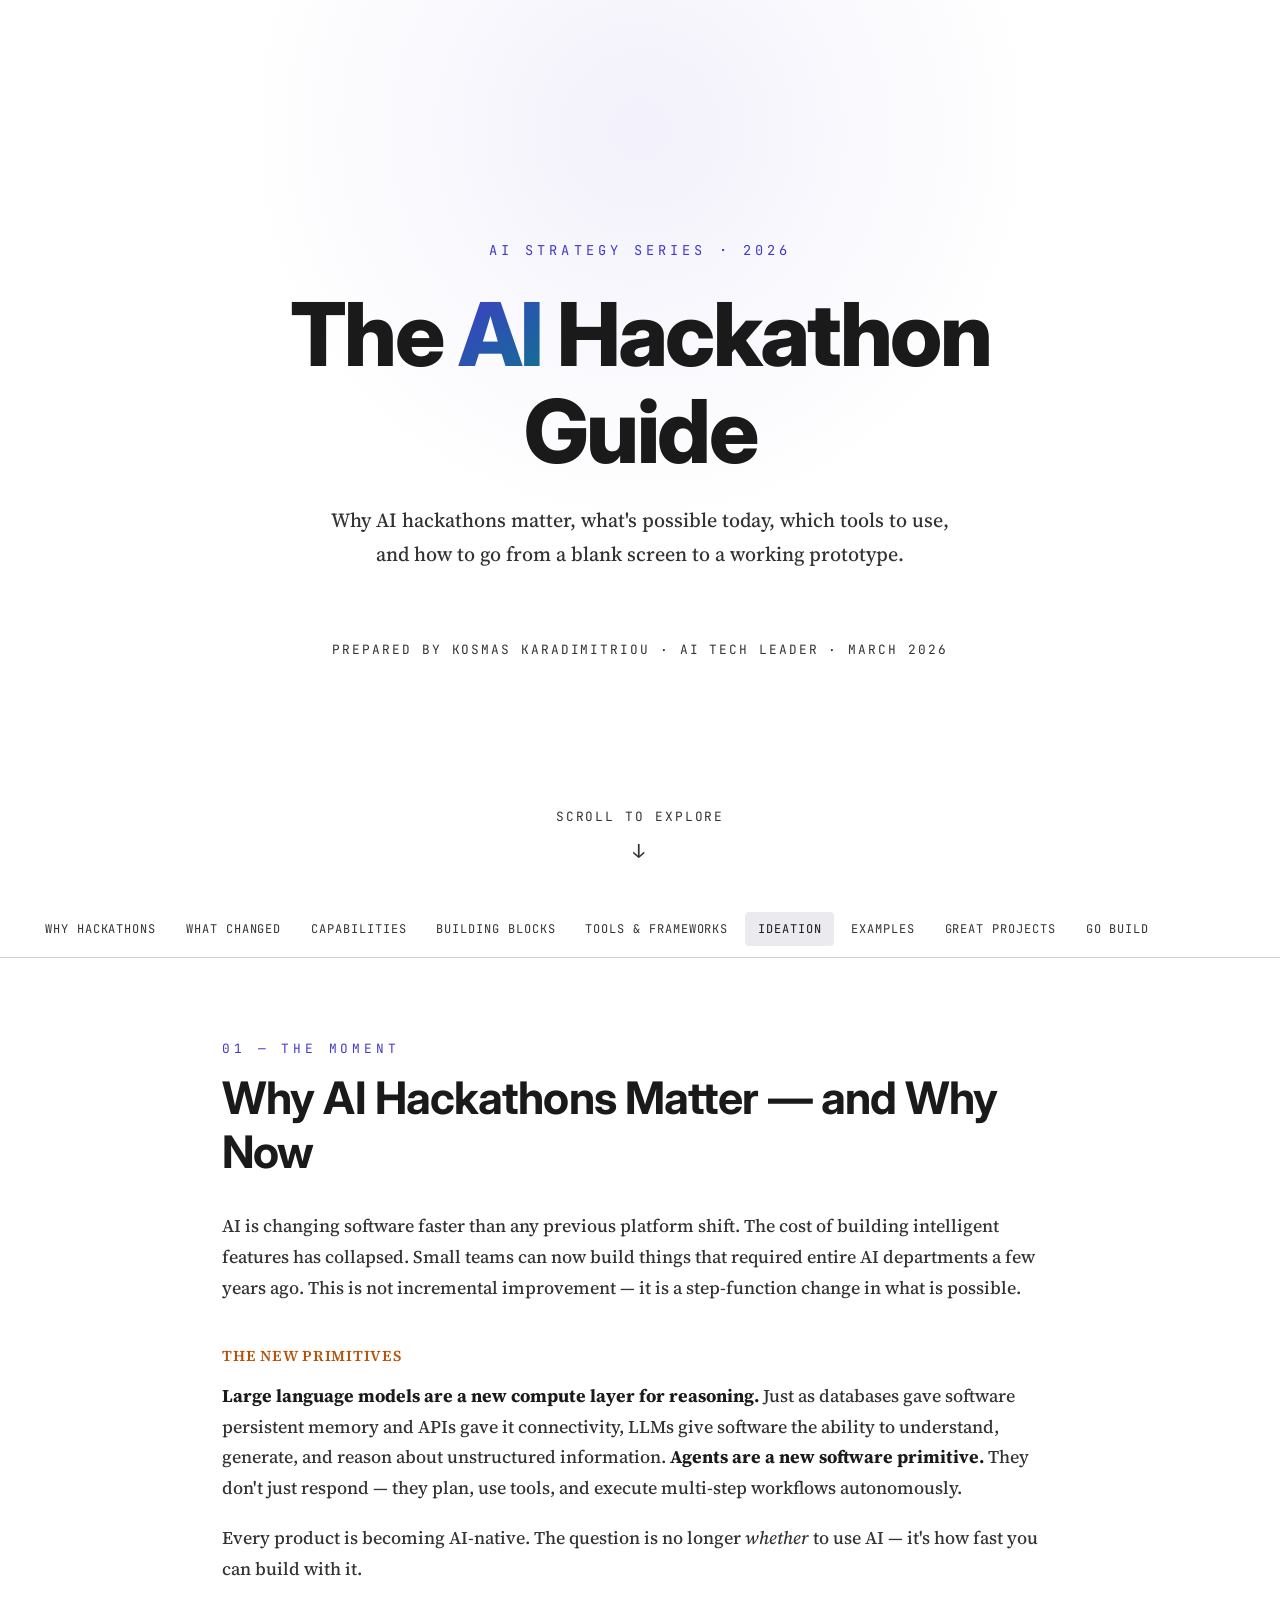
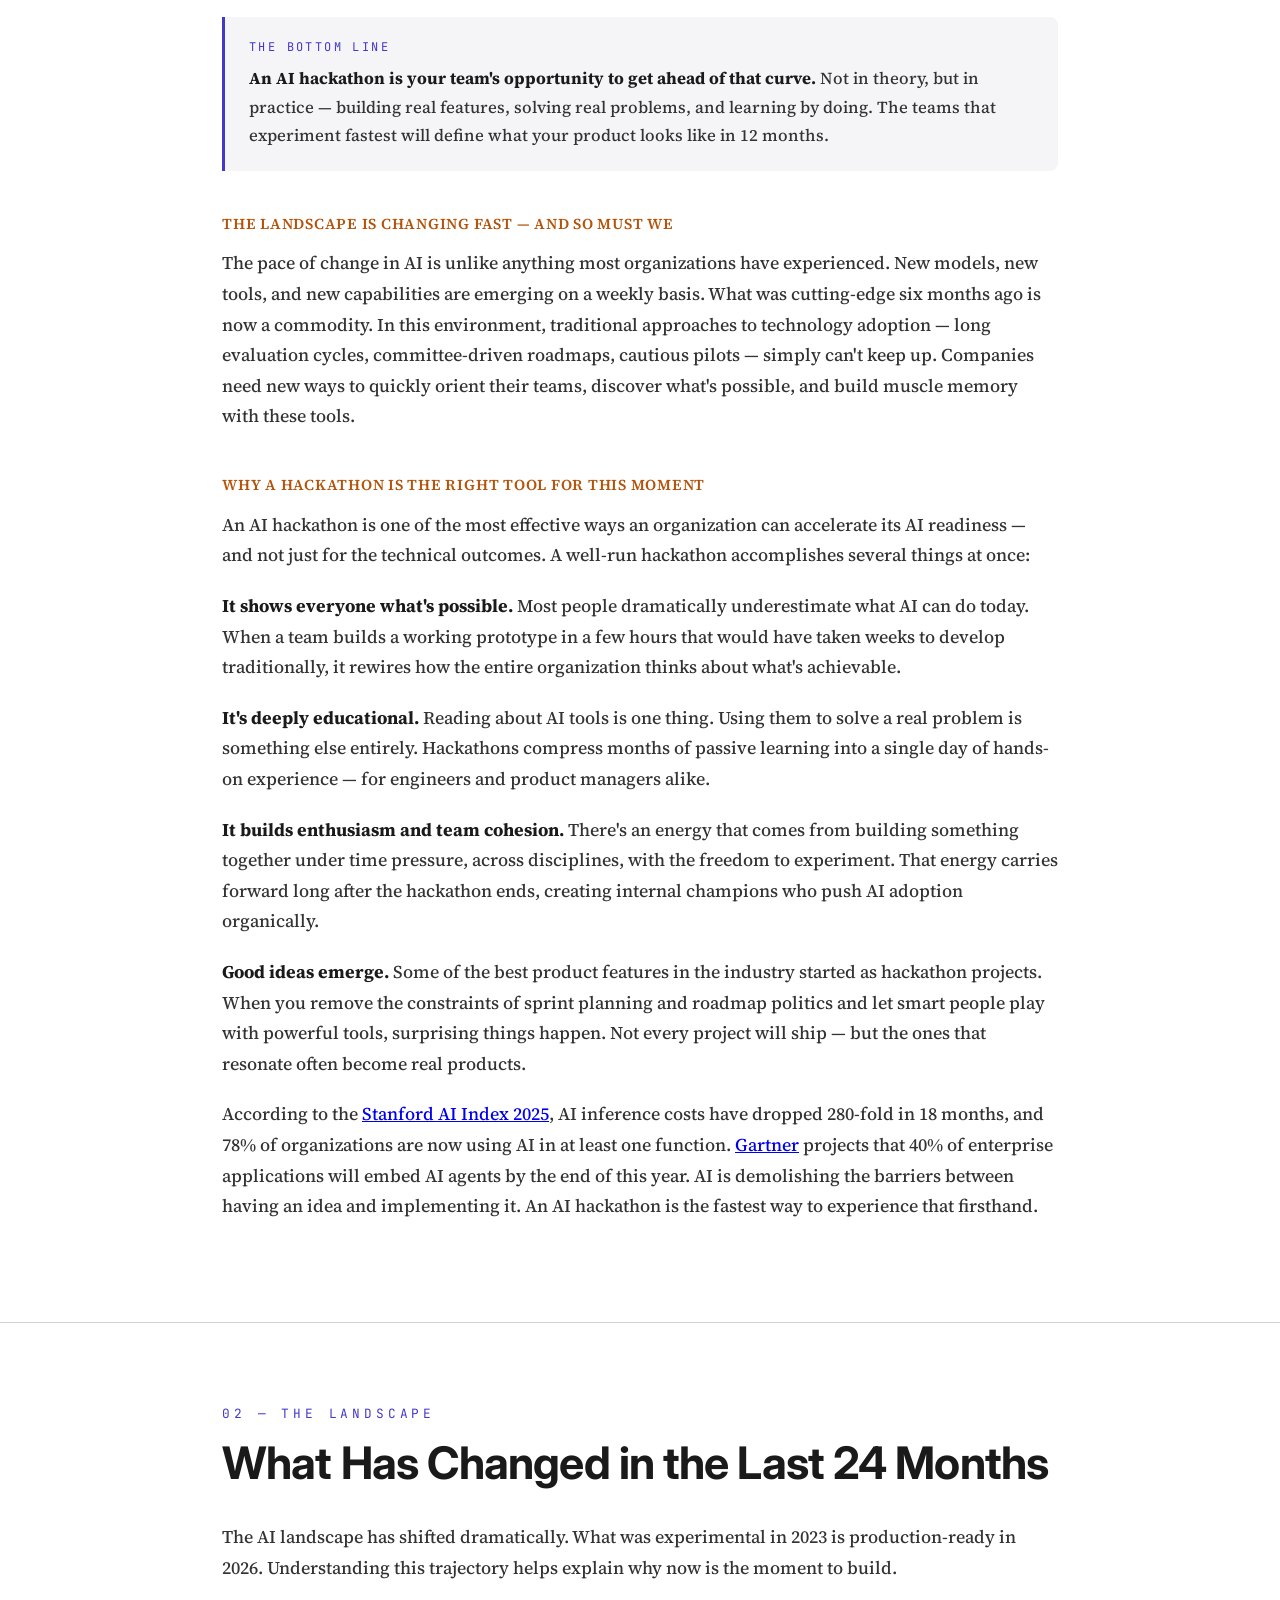
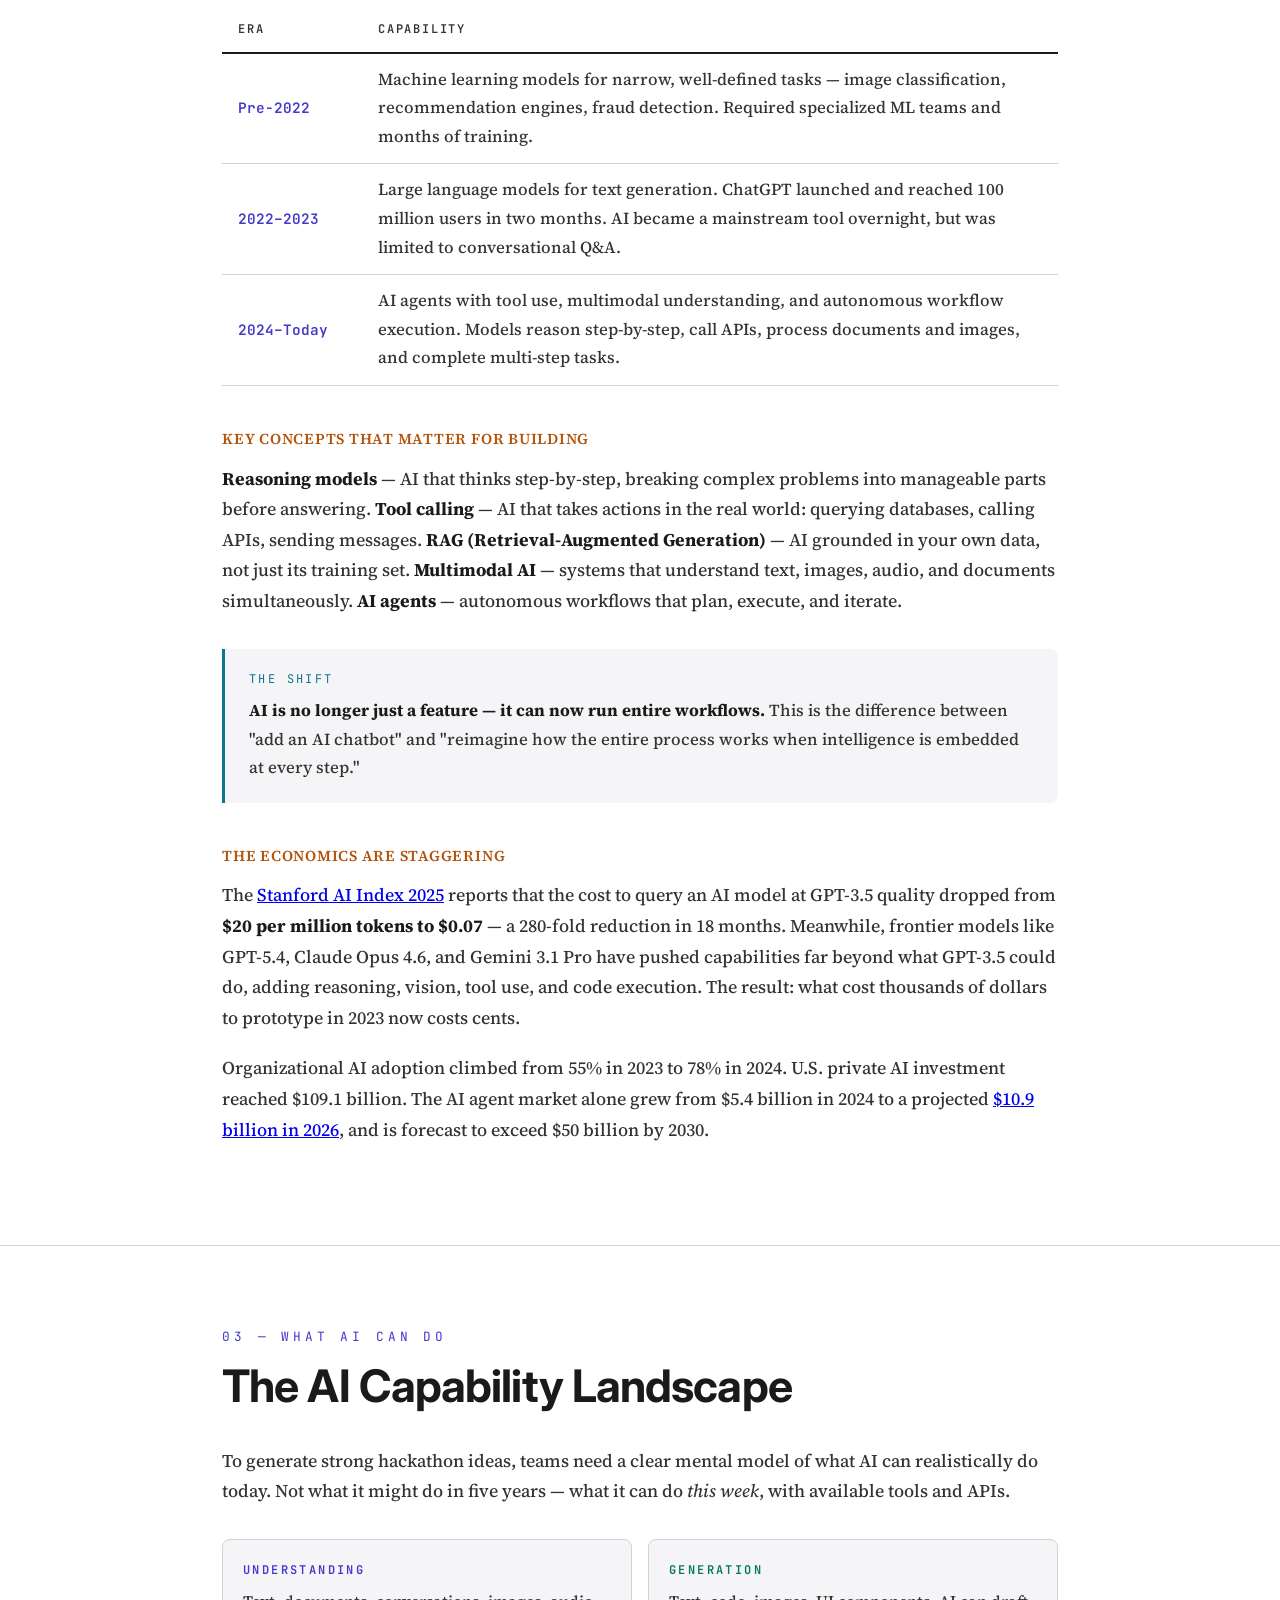
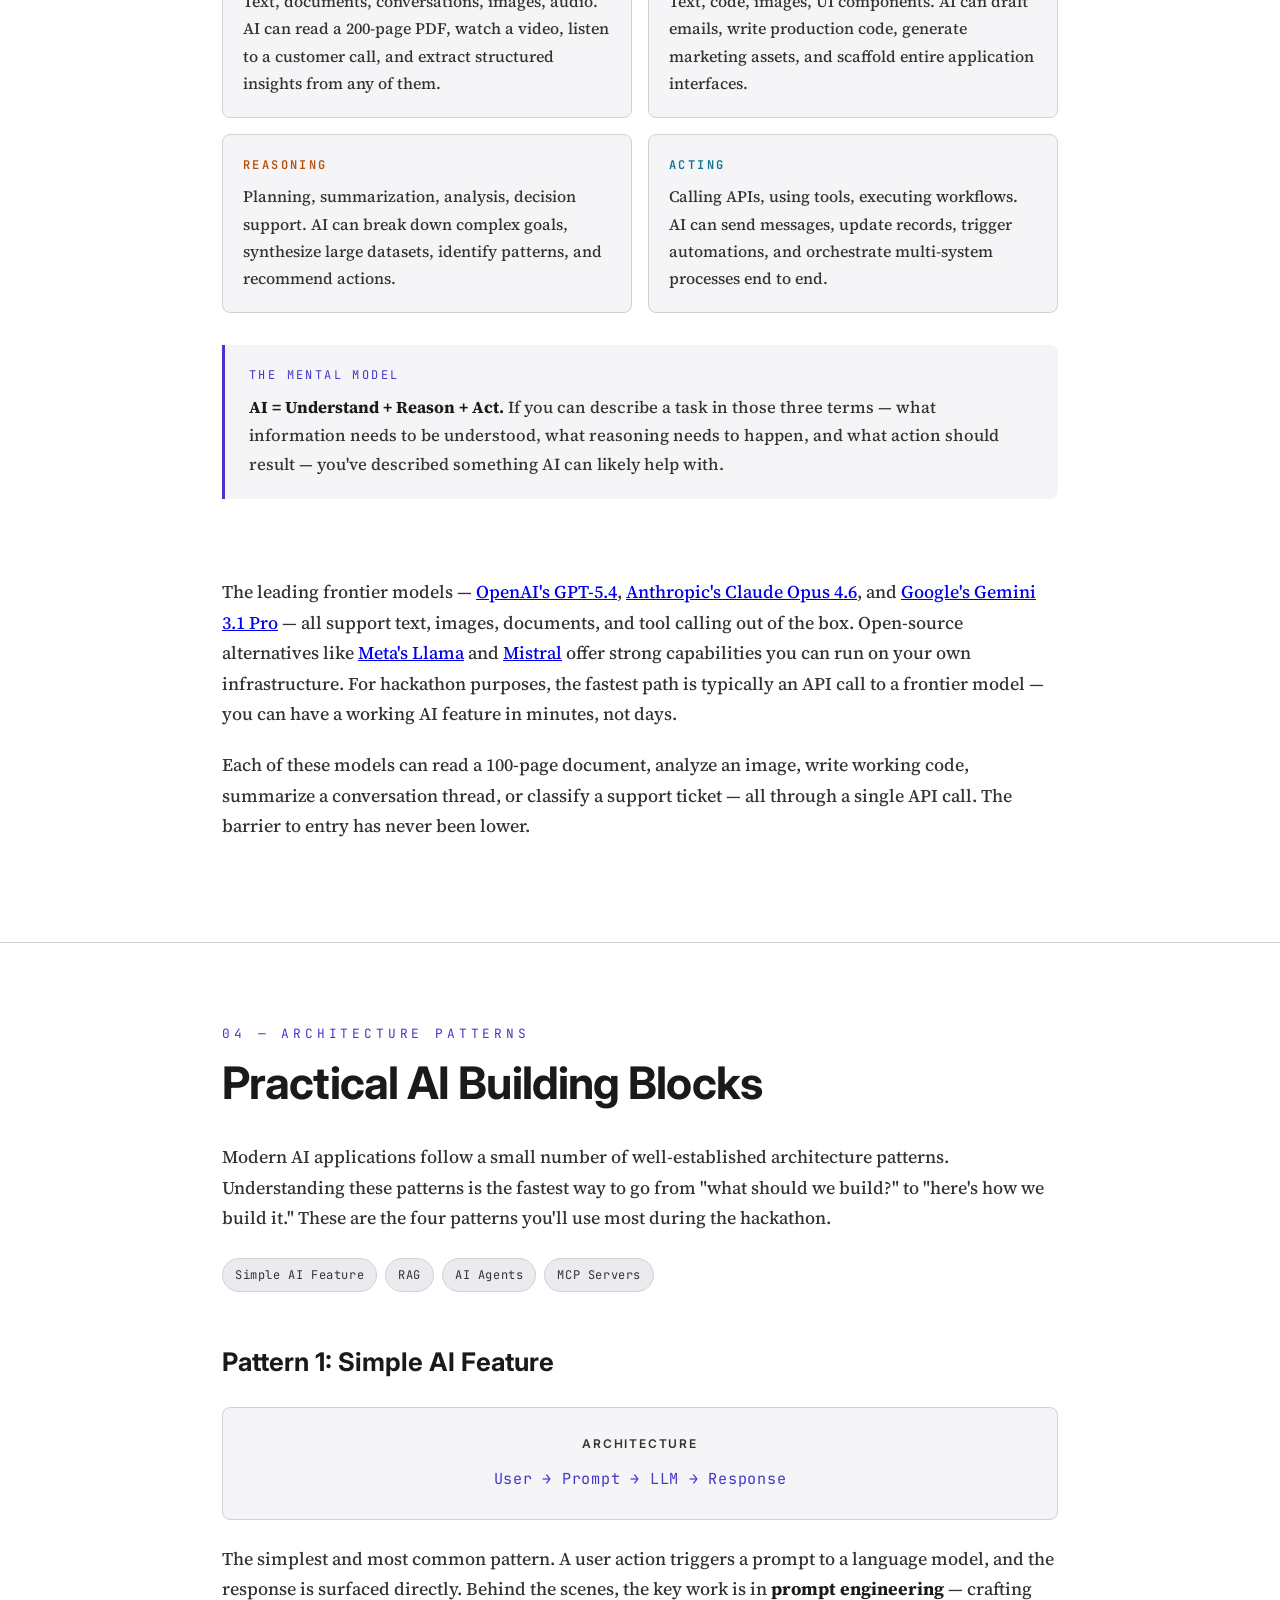
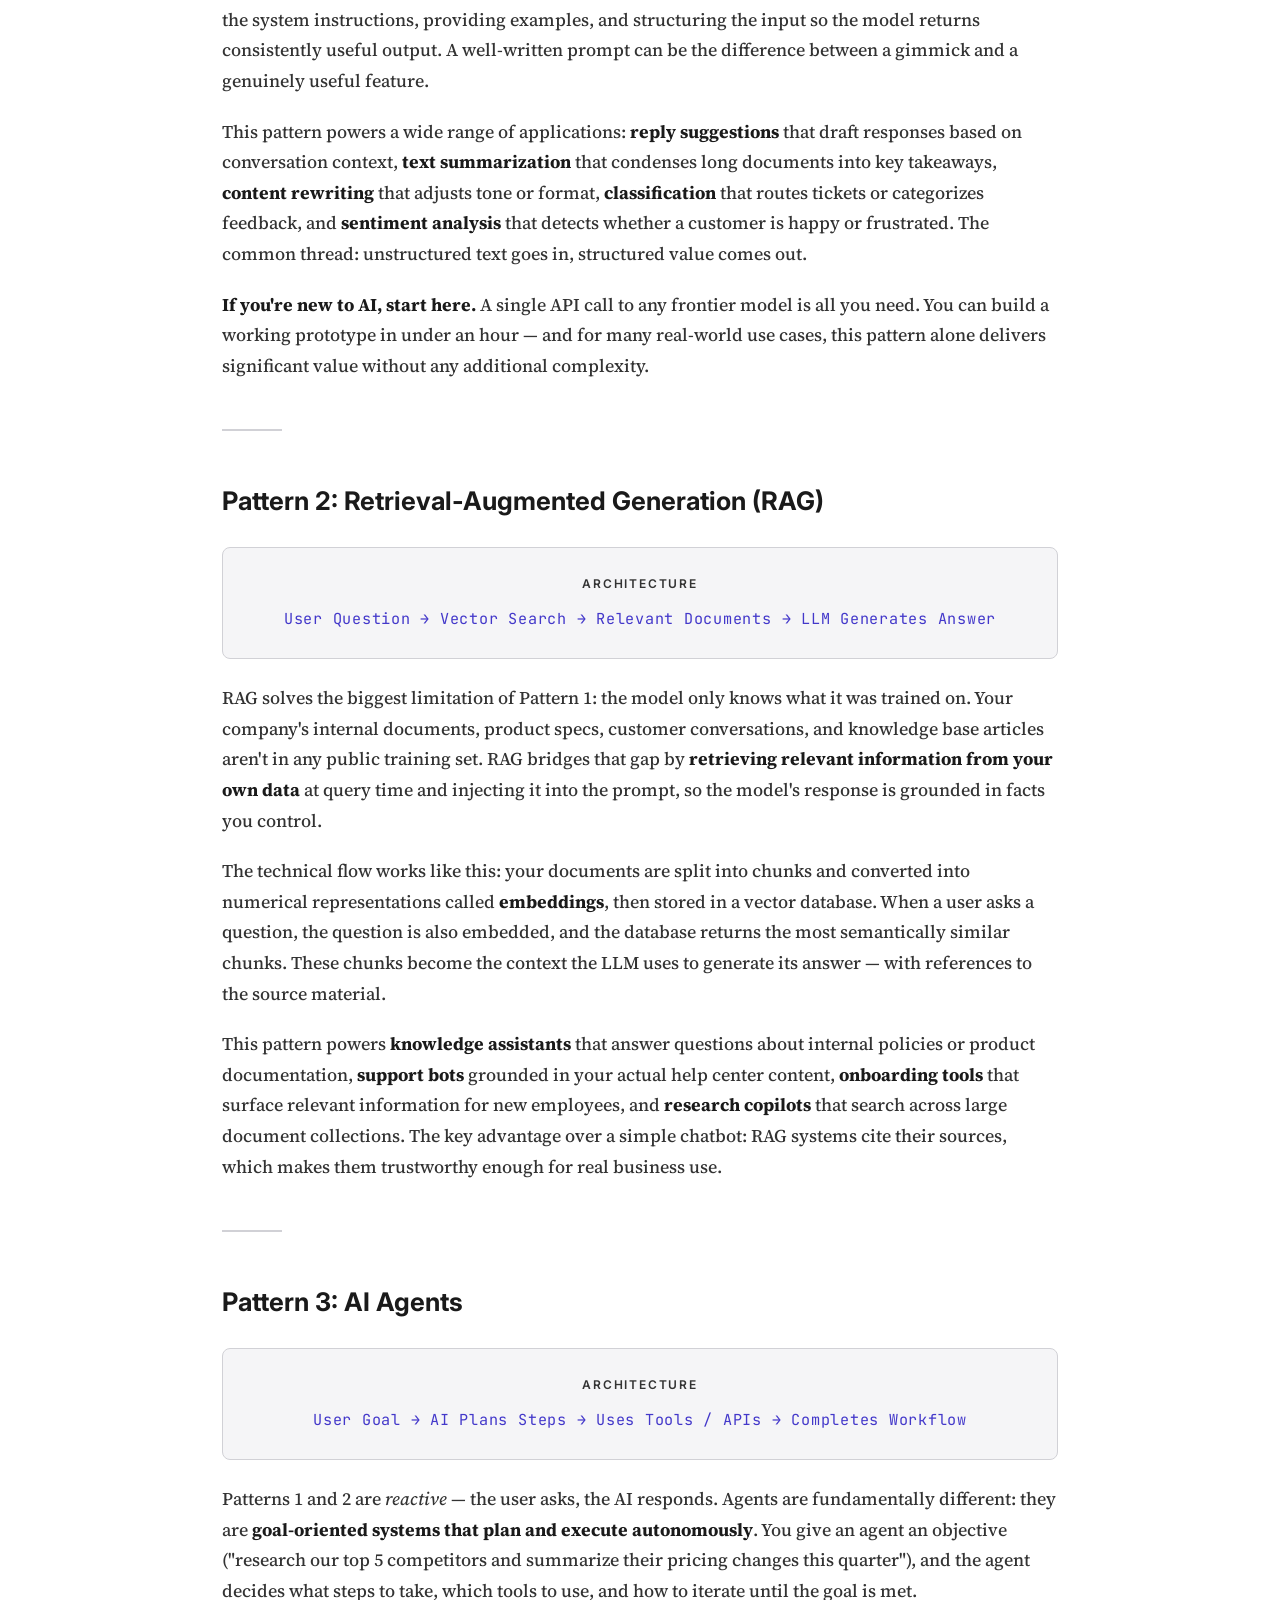
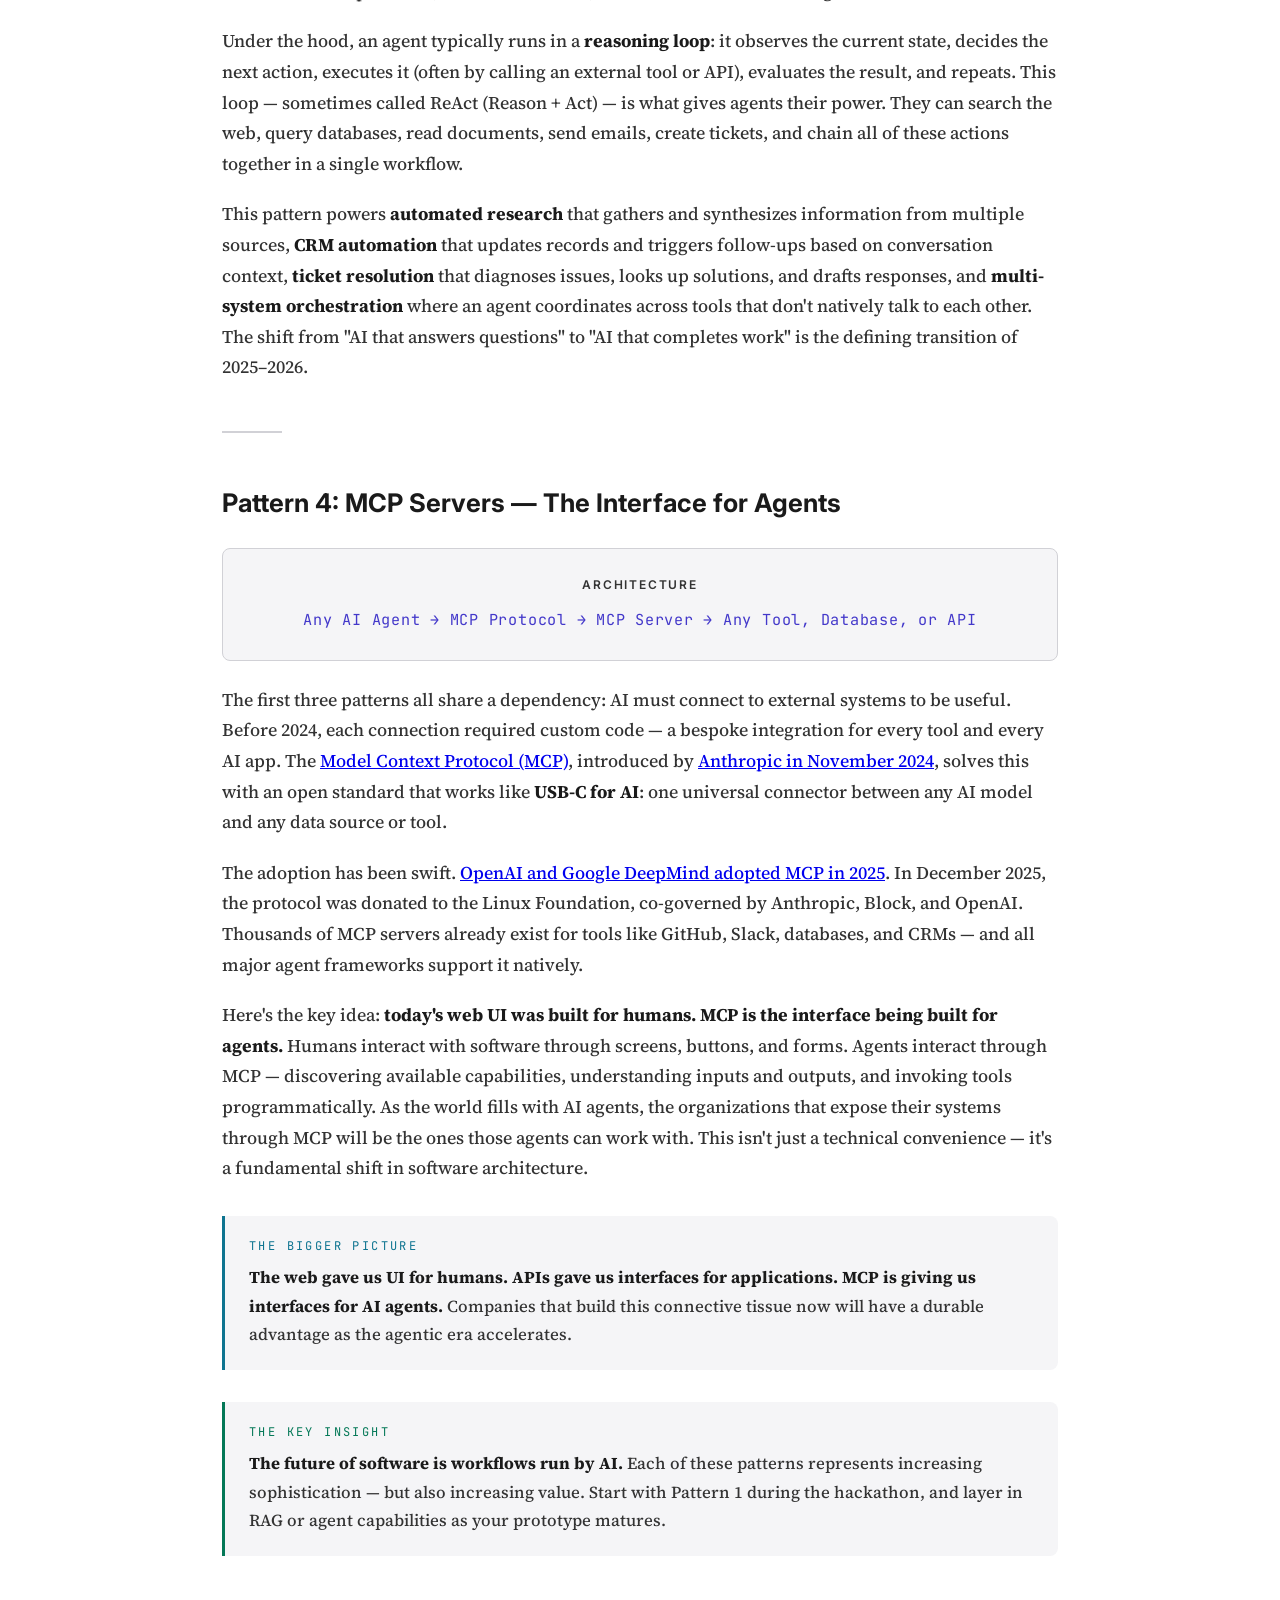
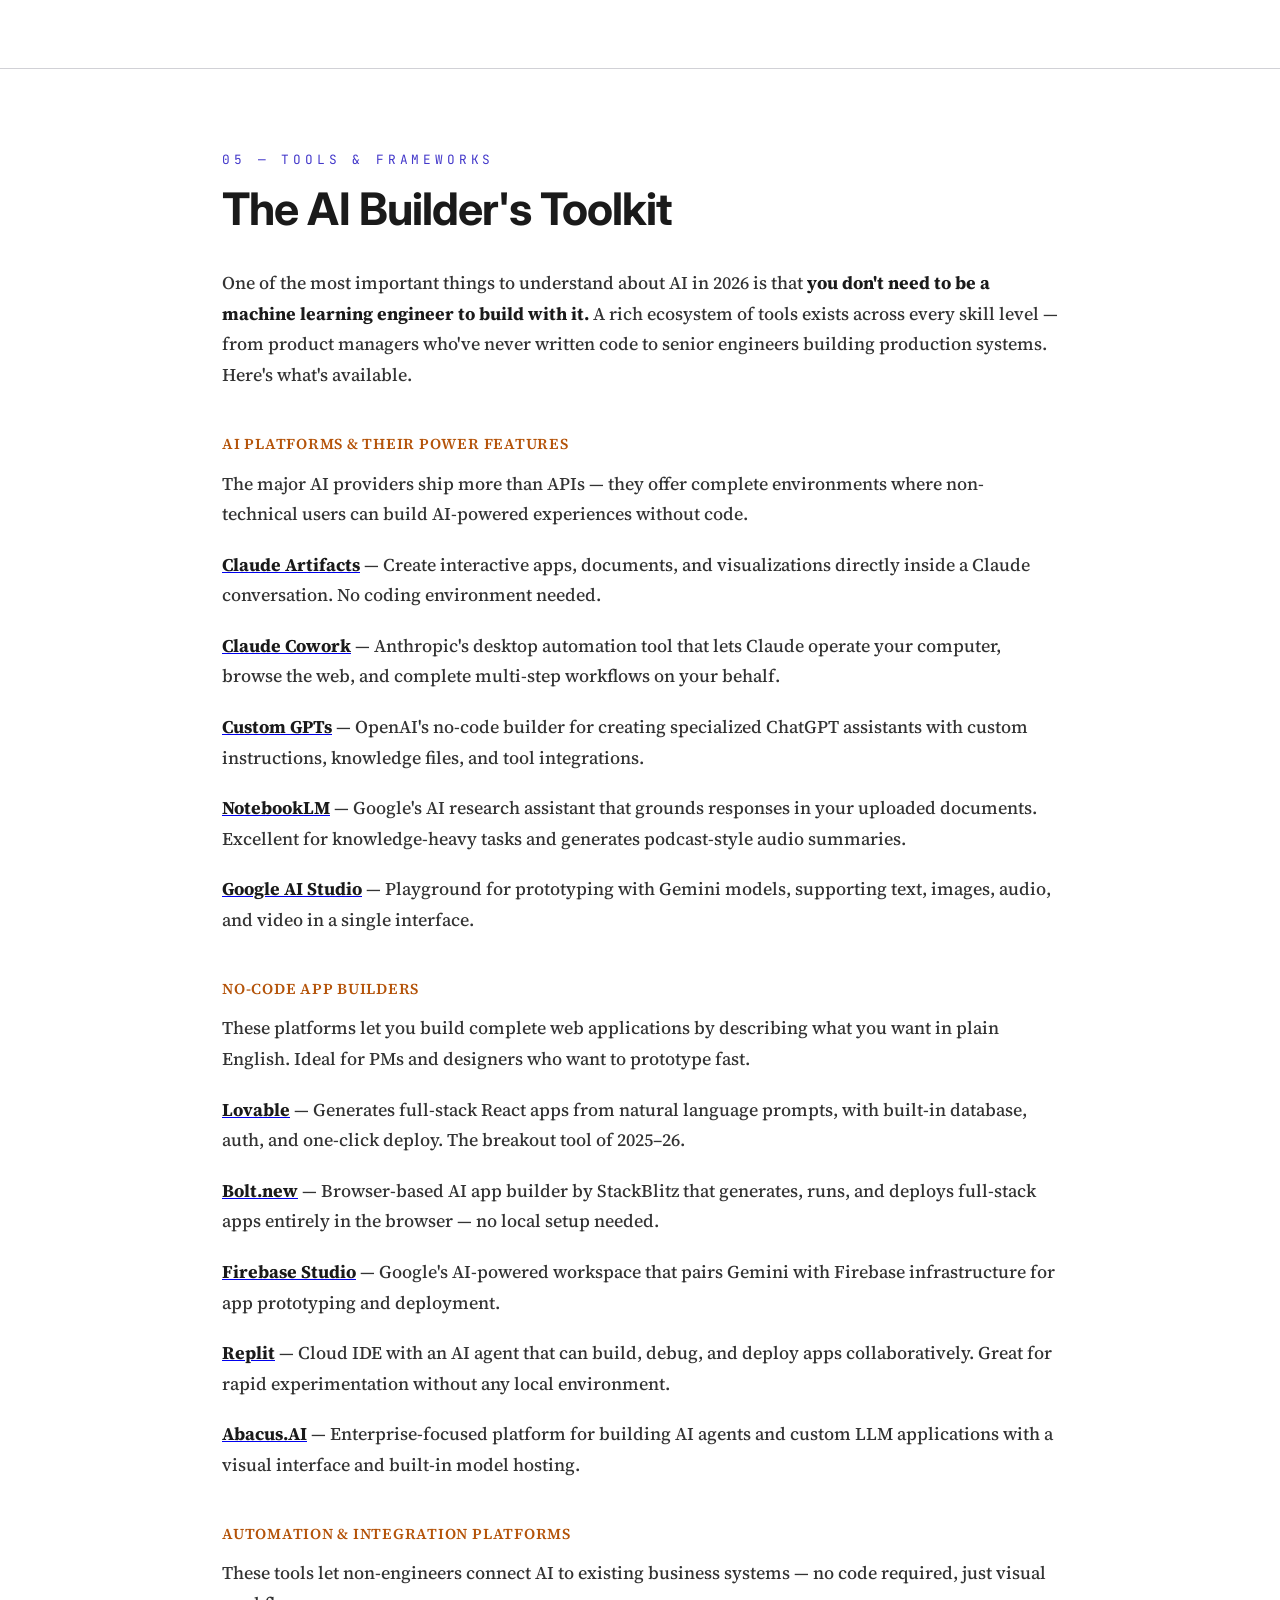
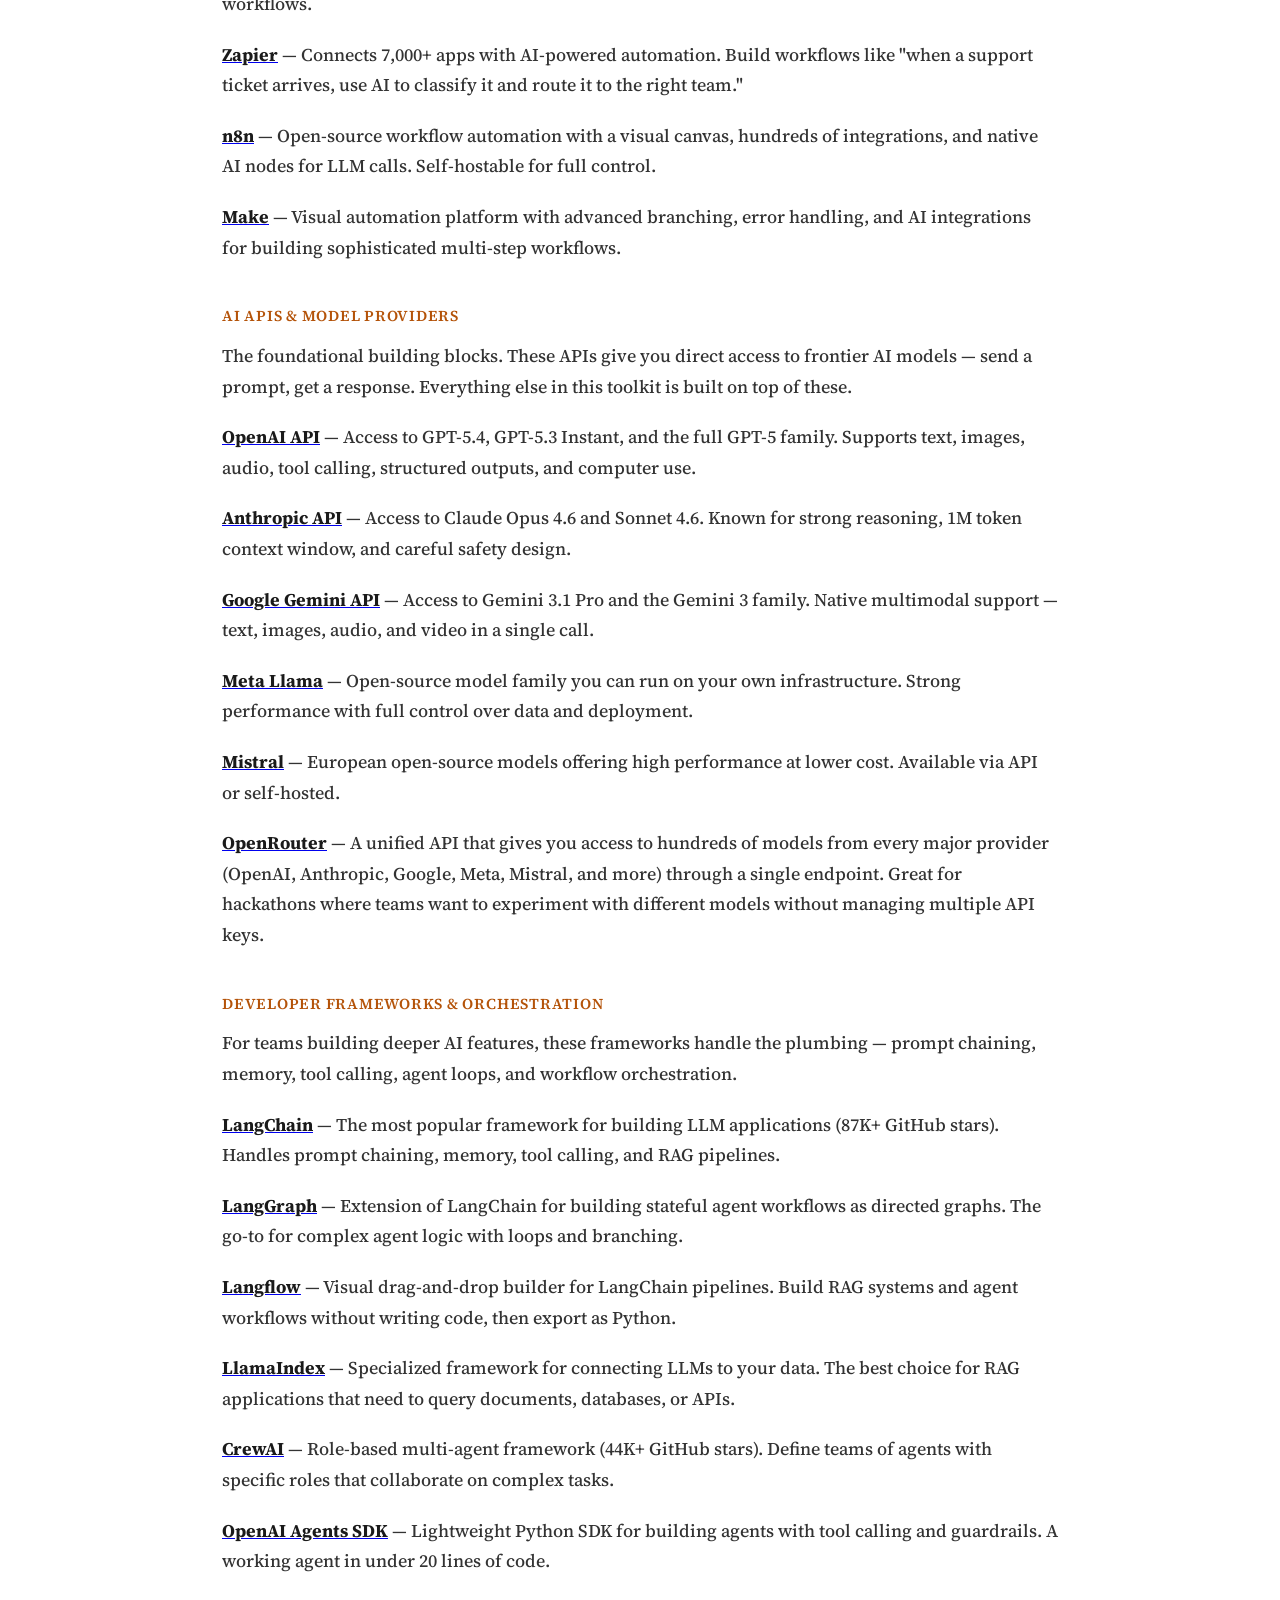
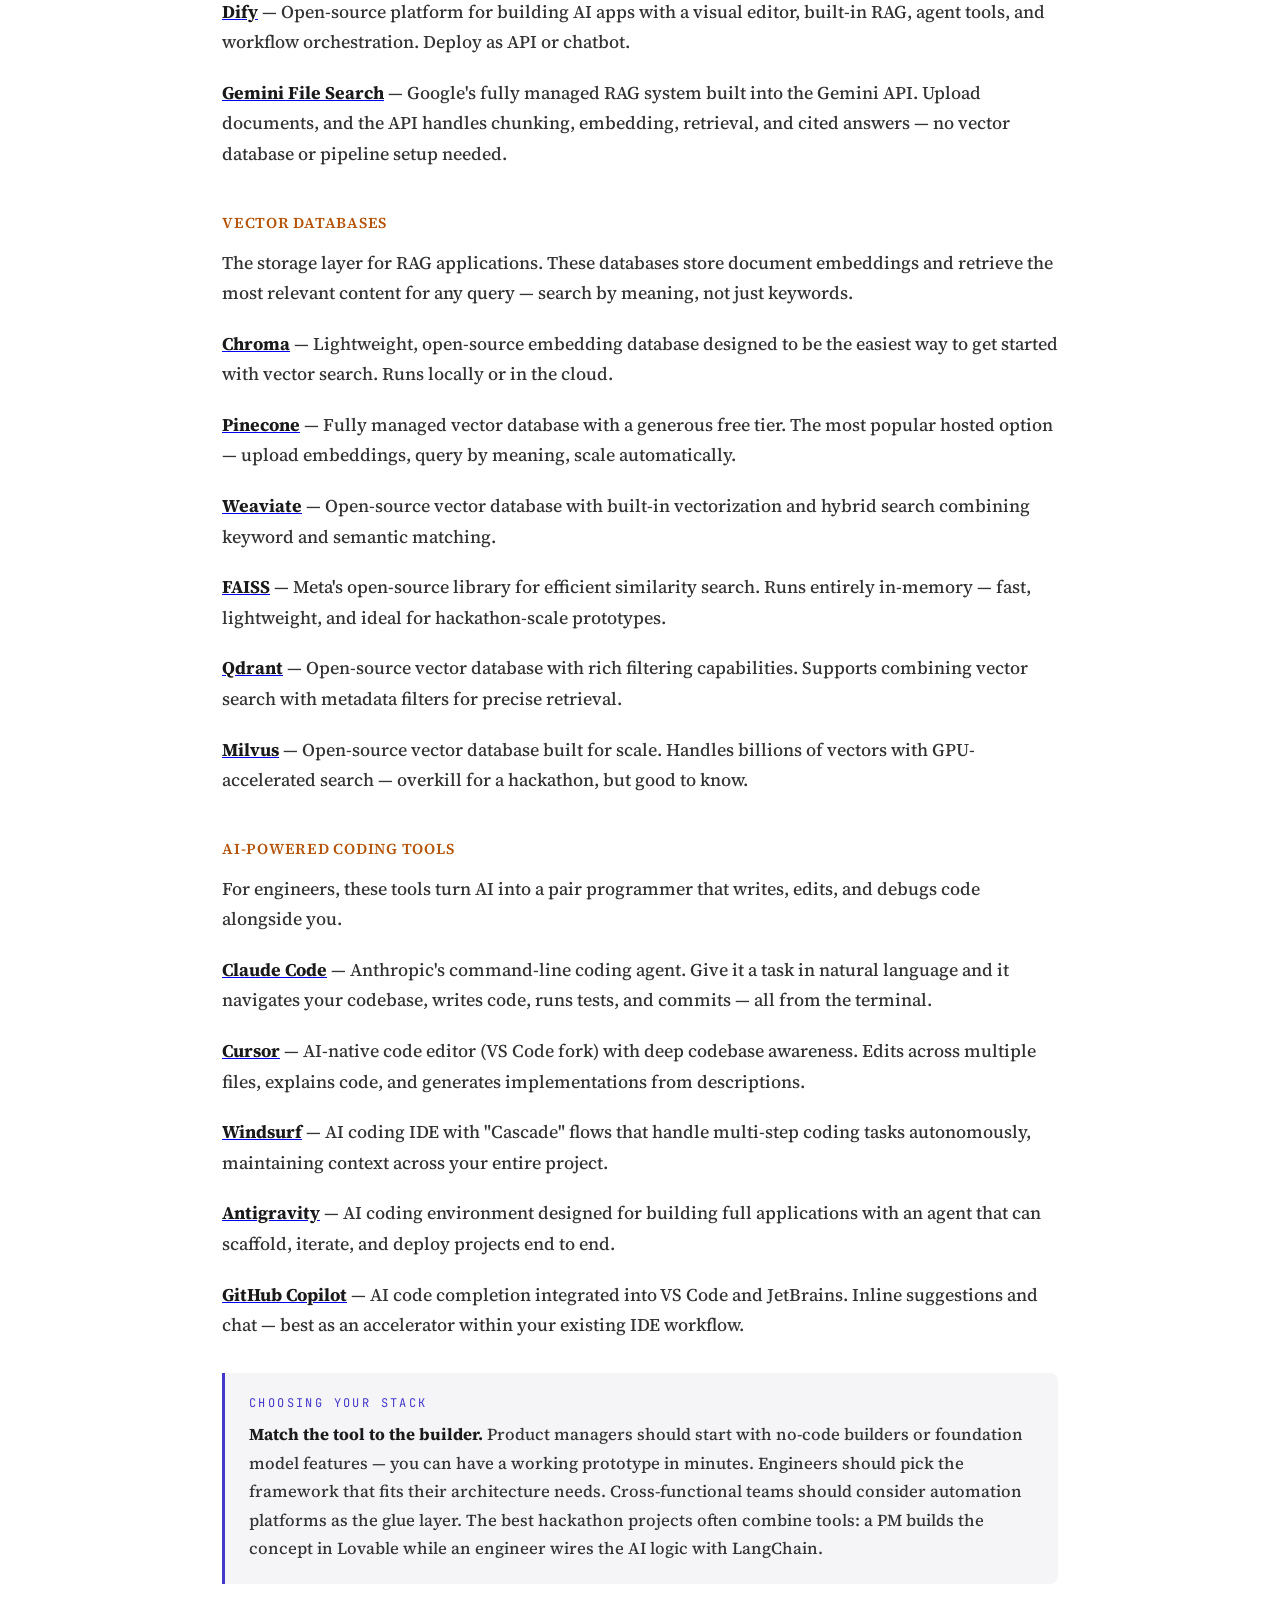
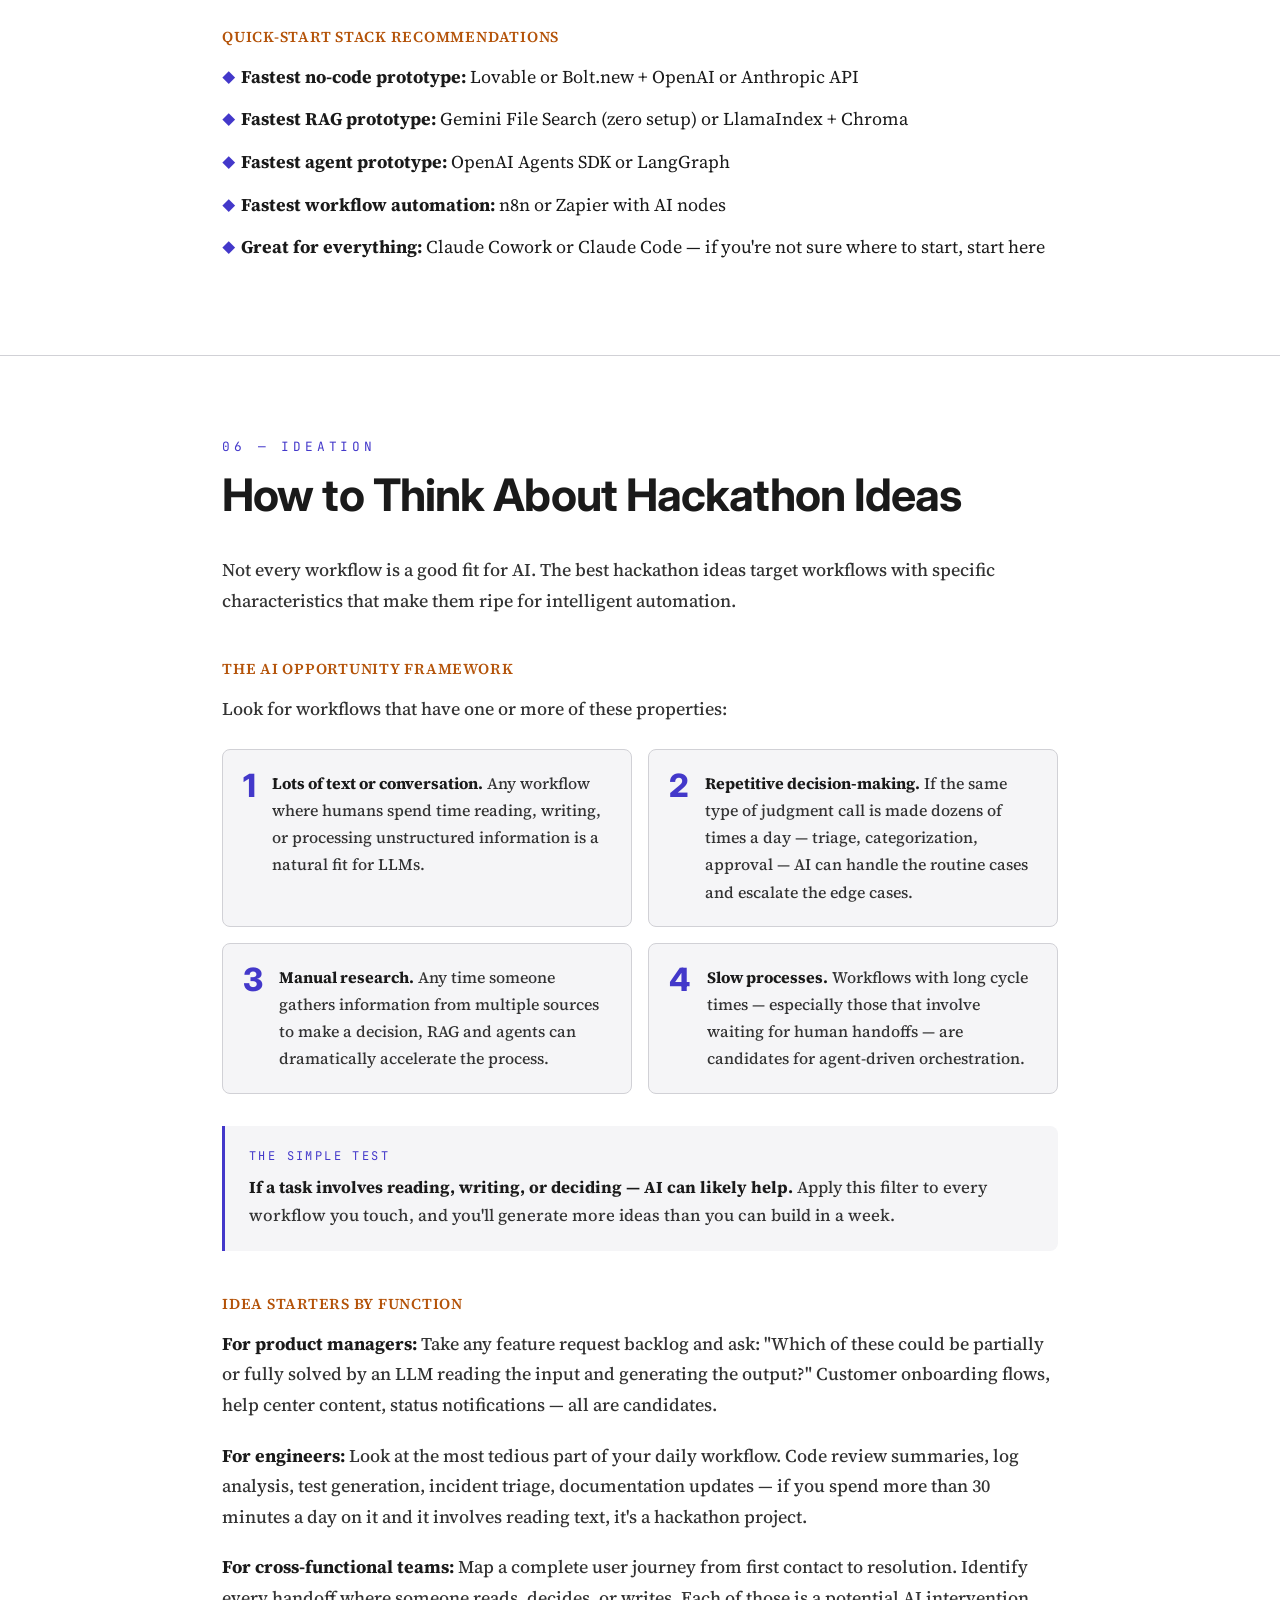
==== commit 652f88e3: "More changes" ====
--- a/ai-hackathon-guide/index.html
+++ b/ai-hackathon-guide/index.html
@@ -392,7 +392,7 @@
 <div class="hero">
   <span class="hero-label">AI Strategy Series · 2026</span>
   <h1>The <em>AI</em> Hackathon Guide</h1>
-  <p class="hero-sub">From idea to prototype. A comprehensive guide to the state of AI, the tools available today, and practical ideas for building AI-powered features during your hackathon.</p>
+  <p class="hero-sub">Why AI hackathons matter, what's possible today, which tools to use, and how to go from a blank screen to a working prototype.</p>
   <span class="hero-meta">Prepared by Kosmas Karadimitriou · AI Tech Leader · March 2026</span>
   <div class="scroll-hint">
     <span>Scroll to explore</span>
@@ -434,7 +434,7 @@
     <p><strong>An AI hackathon is your team's opportunity to get ahead of that curve.</strong> Not in theory, but in practice — building real features, solving real problems, and learning by doing. The teams that experiment fastest will define what your product looks like in 12 months.</p>
   </div>
 
-  <h4>The landscape is moving — and so must we</h4>
+  <h4>The landscape is changing fast — and so must we</h4>
   <p>The pace of change in AI is unlike anything most organizations have experienced. New models, new tools, and new capabilities are emerging on a weekly basis. What was cutting-edge six months ago is now a commodity. In this environment, traditional approaches to technology adoption — long evaluation cycles, committee-driven roadmaps, cautious pilots — simply can't keep up. Companies need new ways to quickly orient their teams, discover what's possible, and build muscle memory with these tools.</p>
 
   <h4>Why a hackathon is the right tool for this moment</h4>
@@ -689,6 +689,15 @@
     <span class="callout-label">Choosing your stack</span>
     <p><strong>Match the tool to the builder.</strong> Product managers should start with no-code builders or foundation model features — you can have a working prototype in minutes. Engineers should pick the framework that fits their architecture needs. Cross-functional teams should consider automation platforms as the glue layer. The best hackathon projects often combine tools: a PM builds the concept in Lovable while an engineer wires the AI logic with LangChain.</p>
   </div>
+
+  <h4>Quick-start stack recommendations</h4>
+  <ul style="list-style: none; padding: 0;">
+    <li style="margin-bottom: 0.75rem; padding-left: 1.2rem; position: relative;"><span style="position: absolute; left: 0; color: var(--accent);">◆</span> <strong>Fastest no-code prototype:</strong> Lovable or Bolt.new + OpenAI or Anthropic API</li>
+    <li style="margin-bottom: 0.75rem; padding-left: 1.2rem; position: relative;"><span style="position: absolute; left: 0; color: var(--accent);">◆</span> <strong>Fastest RAG prototype:</strong> Gemini File Search (zero setup) or LlamaIndex + Chroma</li>
+    <li style="margin-bottom: 0.75rem; padding-left: 1.2rem; position: relative;"><span style="position: absolute; left: 0; color: var(--accent);">◆</span> <strong>Fastest agent prototype:</strong> OpenAI Agents SDK or LangGraph</li>
+    <li style="margin-bottom: 0.75rem; padding-left: 1.2rem; position: relative;"><span style="position: absolute; left: 0; color: var(--accent);">◆</span> <strong>Fastest workflow automation:</strong> n8n or Zapier with AI nodes</li>
+    <li style="margin-bottom: 0.75rem; padding-left: 1.2rem; position: relative;"><span style="position: absolute; left: 0; color: var(--accent);">◆</span> <strong>Great for everything:</strong> Claude Cowork or Claude Code — if you're not sure where to start, start here</li>
+  </ul>
 </div>
 </section>
 
@@ -813,7 +822,16 @@
   </div>
 
   <h4>Suggested judging criteria</h4>
-  <p><strong>User impact (40%):</strong> Does this solve a real problem? Can you show a clear before-and-after? Would a user actually want this? <strong>Feasibility (25%):</strong> How realistic is it to ship this as a real feature? Is the AI output reliable enough? <strong>Creativity (20%):</strong> Does this surprise us? Is this a novel application of AI that we hadn't considered? <strong>Demo quality (15%):</strong> Can you walk us through a working prototype in under 3 minutes? The best demos tell a story: here's the problem, here's what happens now, here's how AI changes it.</p>
+  <p><strong>User impact (40%):</strong> Does this solve a real problem? Can you show a clear before-and-after? Would a user actually want this? <strong>Feasibility (30%):</strong> How realistic is it to ship this as a real feature? Is the AI output reliable enough? Could this move to production with a reasonable amount of additional work? <strong>Creativity (20%):</strong> Does this surprise us? Is this a novel application of AI that we hadn't considered? <strong>Demo quality (10%):</strong> Can you walk us through a working prototype in under 3 minutes? The best demos tell a story — which brings us to the next point.</p>
+
+  <h4>How to tell the story in your demo</h4>
+  <p>Many hackathon teams build something impressive but lose the audience because they don't tell the story well. A great demo isn't a feature walkthrough — it's a narrative. Follow this three-part structure:</p>
+
+  <p><strong>1. Show the pain.</strong> Start by showing how the workflow works today — the manual steps, the wasted time, the friction. Make the audience feel the problem before you show the solution. "Right now, when a support ticket comes in, a human reads it, decides which team should handle it, copies it into Jira, and notifies the team on Slack. This takes 5–10 minutes per ticket, hundreds of times a day."</p>
+
+  <p><strong>2. Show the prototype solving it live.</strong> Demo the working solution in real time. Don't narrate what it <em>could</em> do — show what it <em>does</em>. Use real or realistic inputs. Let the audience watch AI do the work. "Now watch: a ticket comes in, our agent reads it, classifies it as a billing issue with high urgency, creates the Jira ticket, and pings the billing team — all in under 10 seconds."</p>
+
+  <p><strong>3. Show one metric or estimated impact.</strong> Close with a number. It doesn't have to be precise — a reasonable estimate is enough to make the case. "If this handles even half of our 200 daily tickets, that's 8 hours of human time saved every day — or one full-time equivalent redeployed to higher-value work."</p>
 </div>
 </section>
 
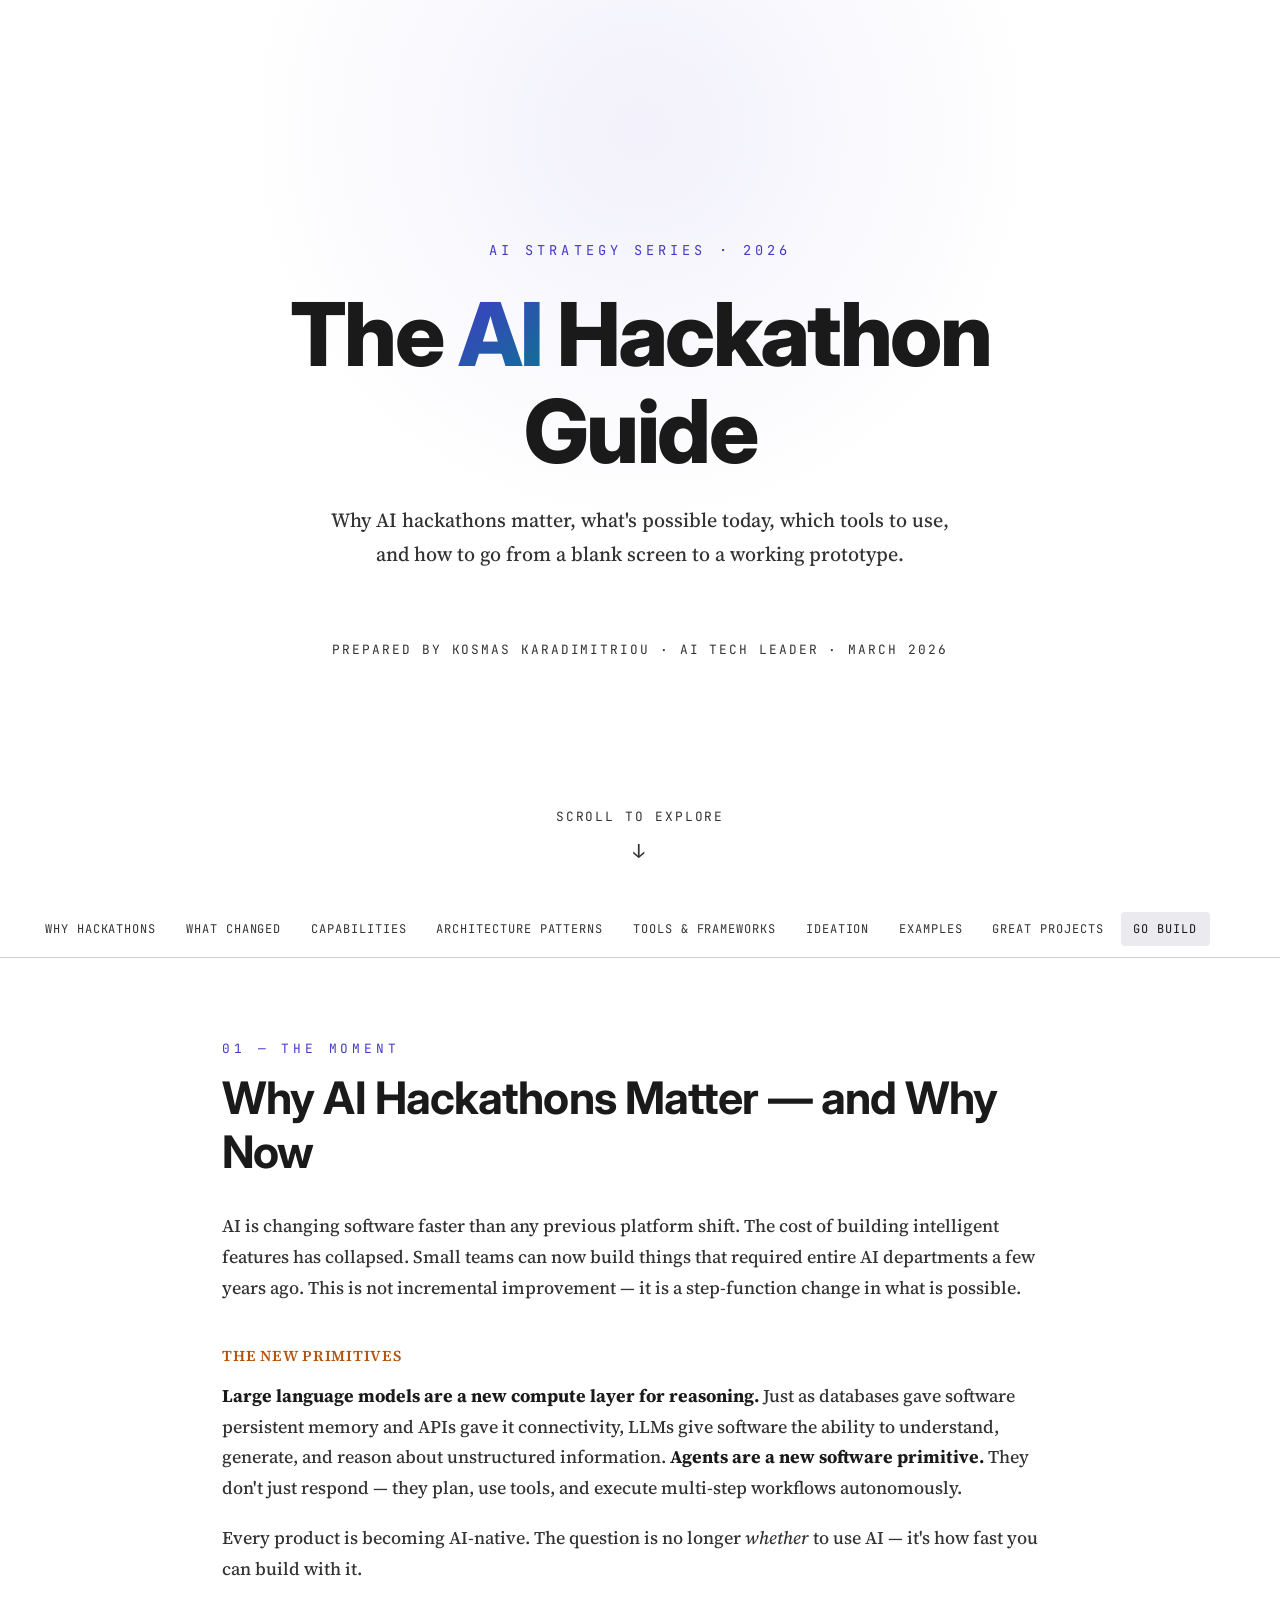
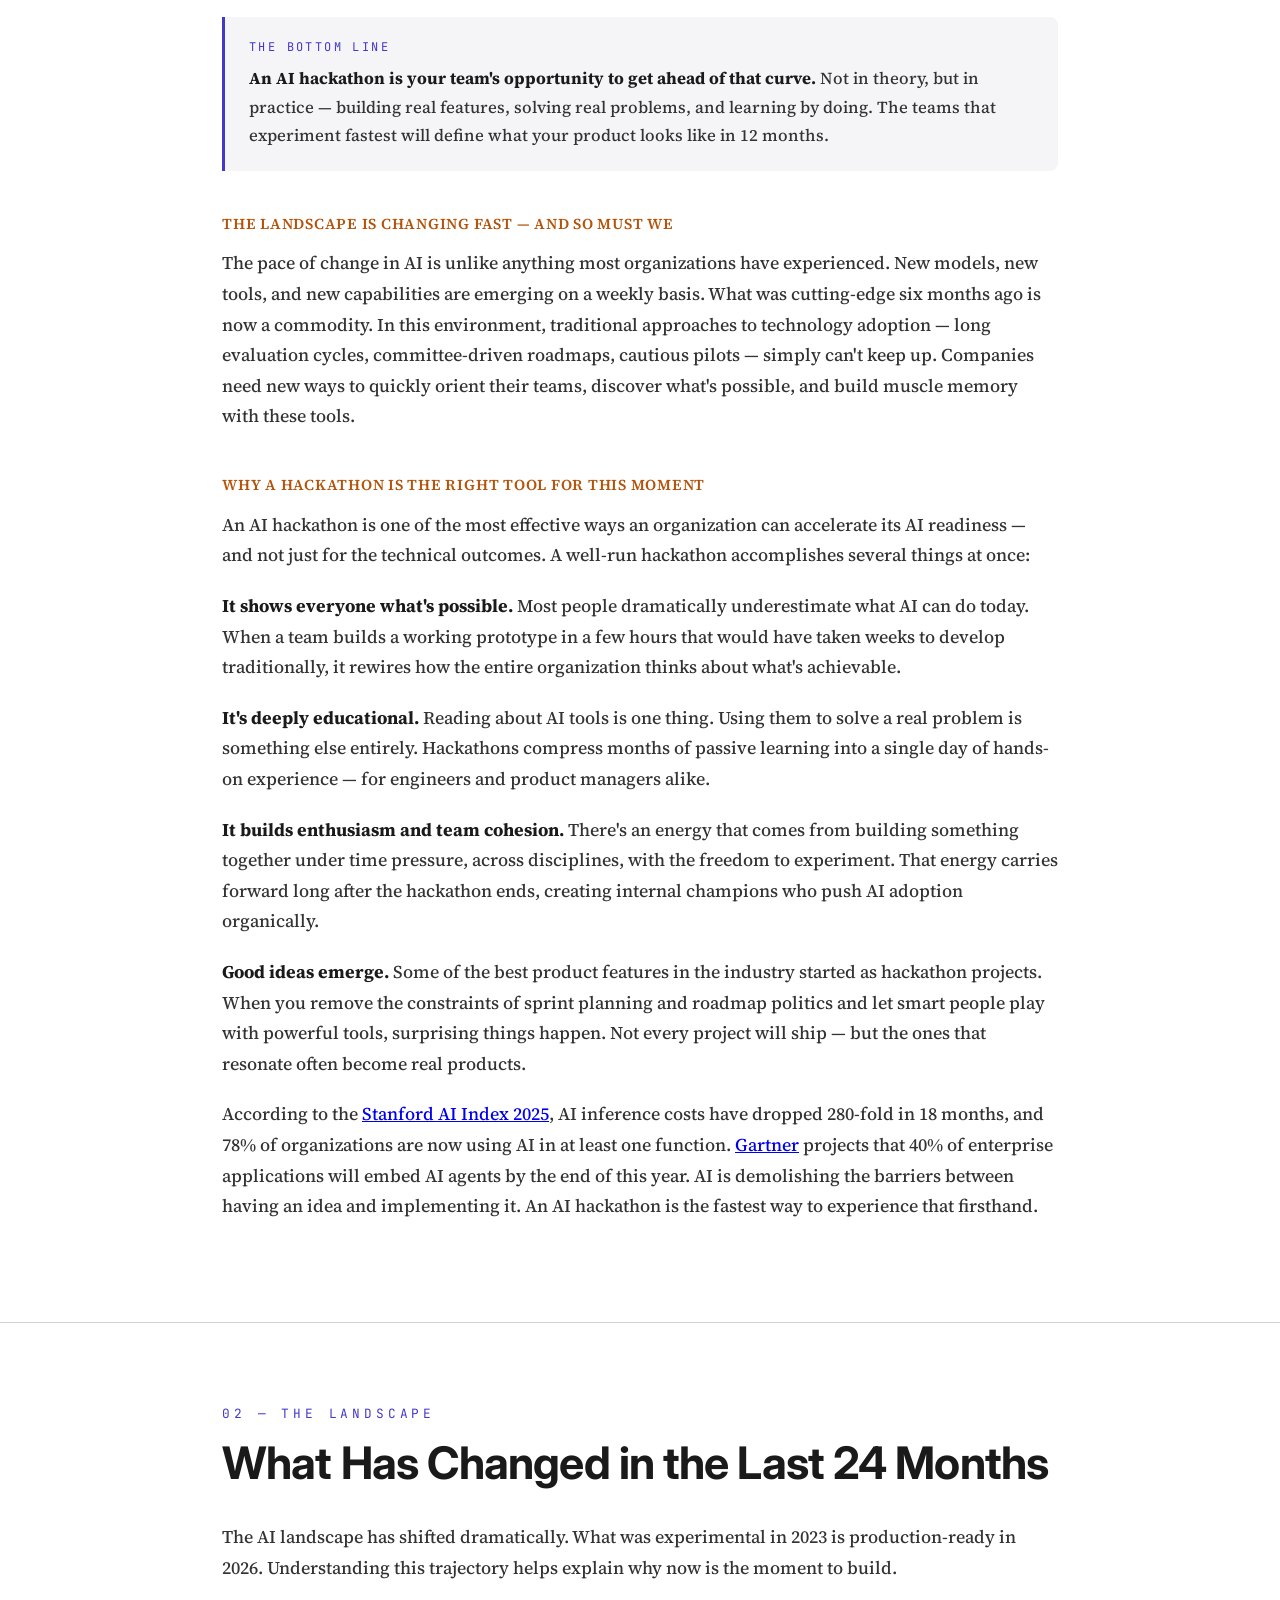
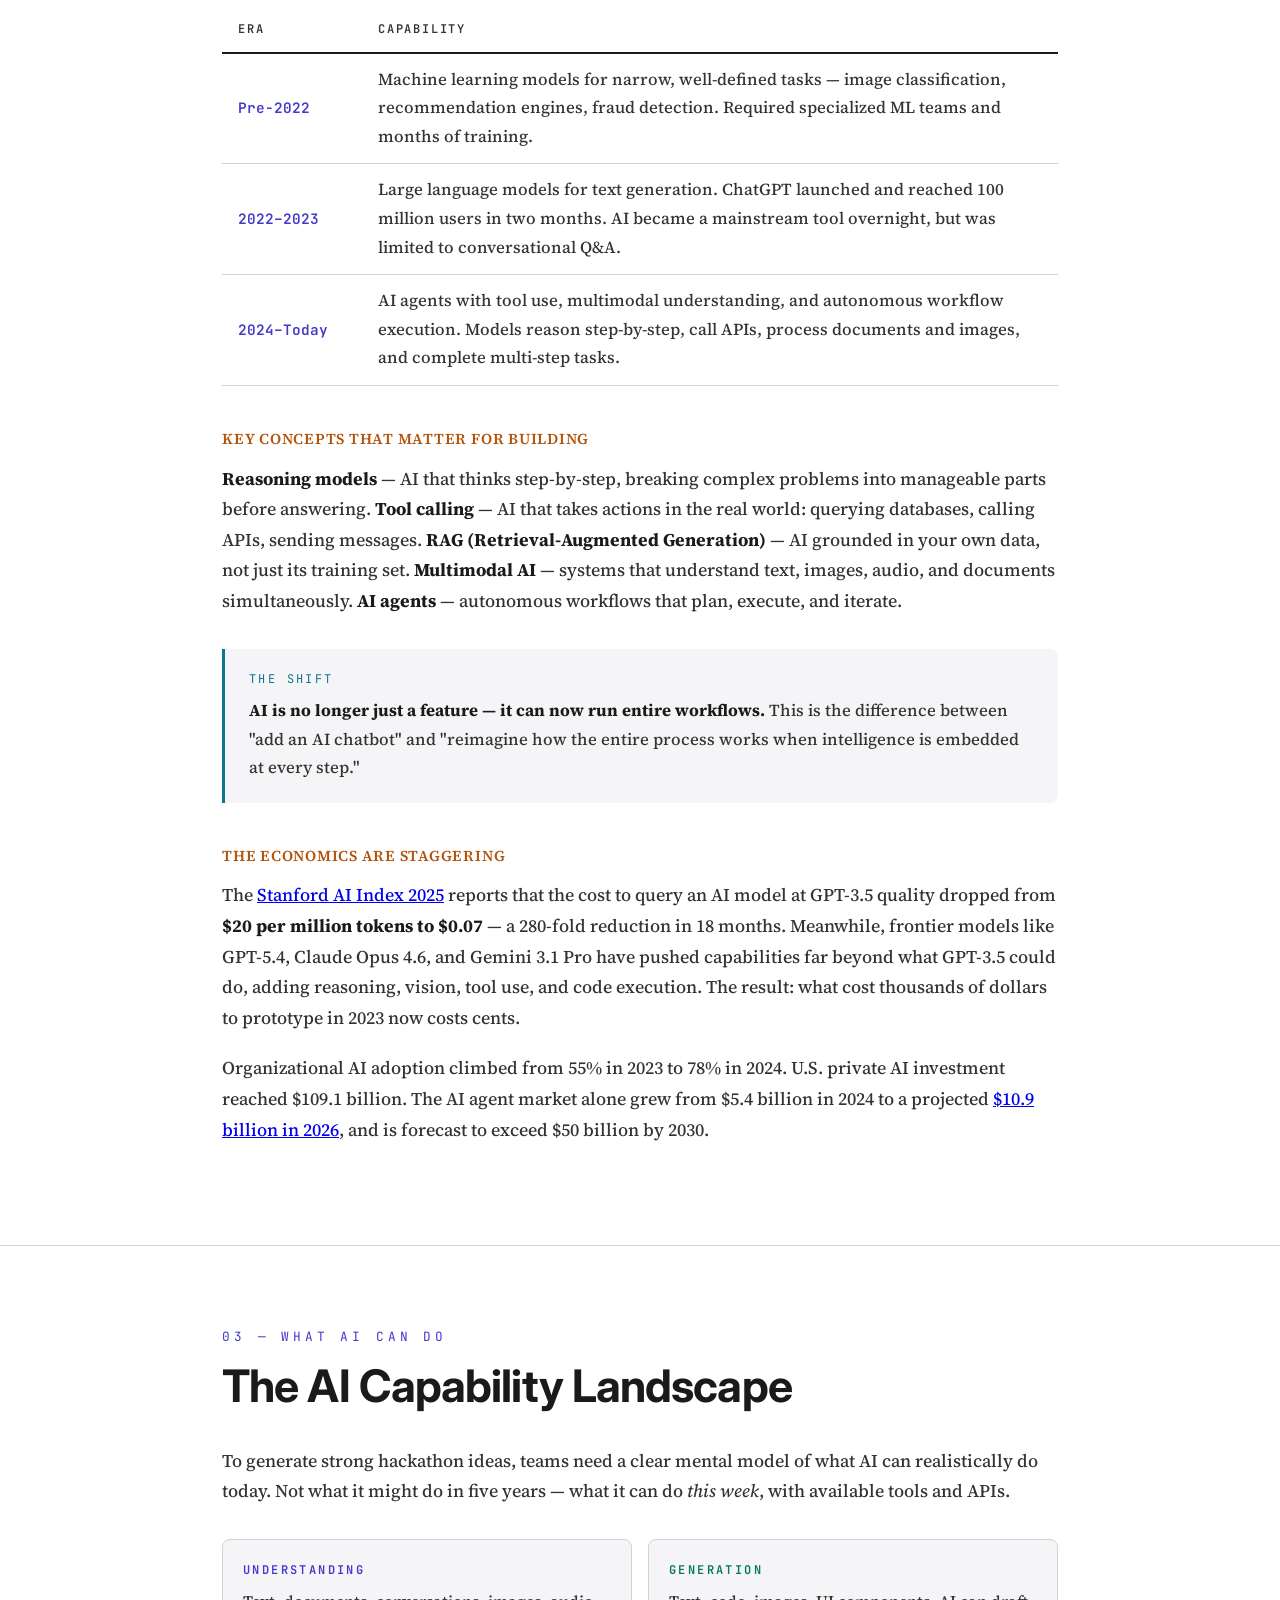
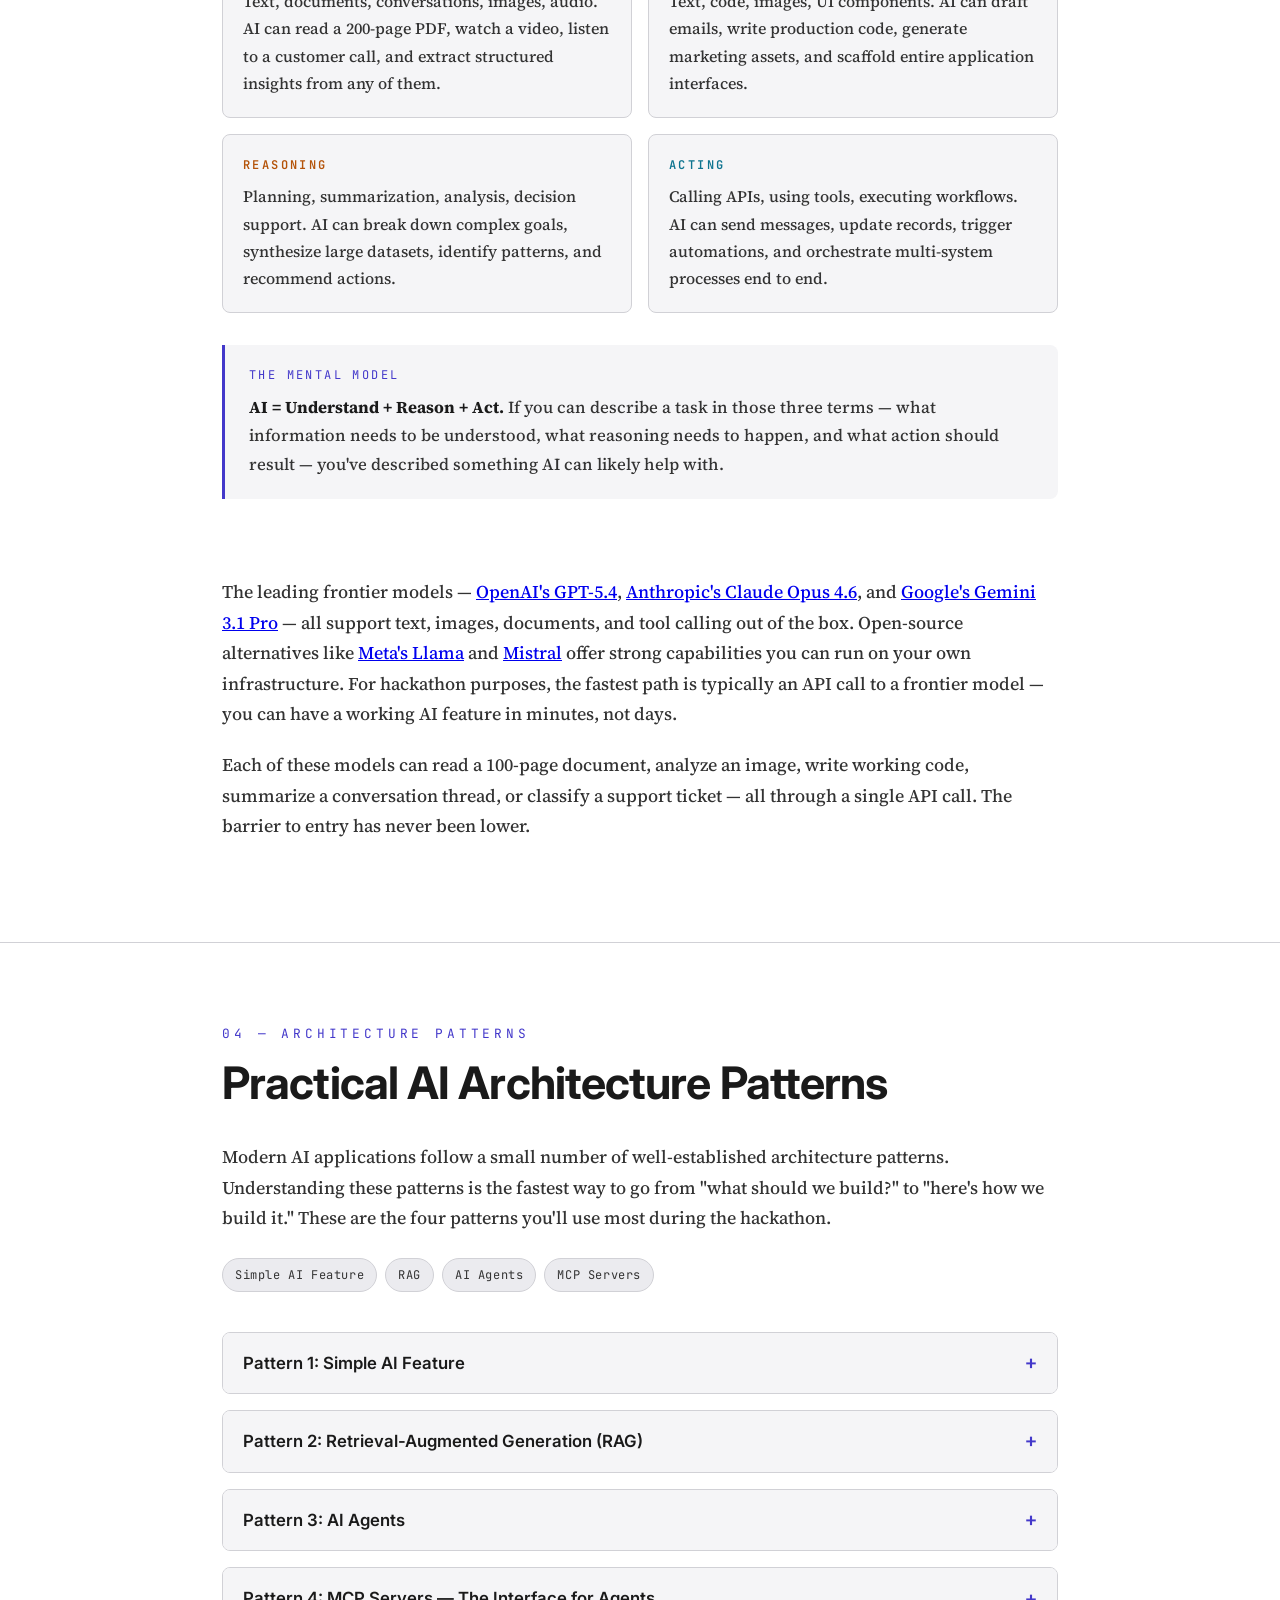
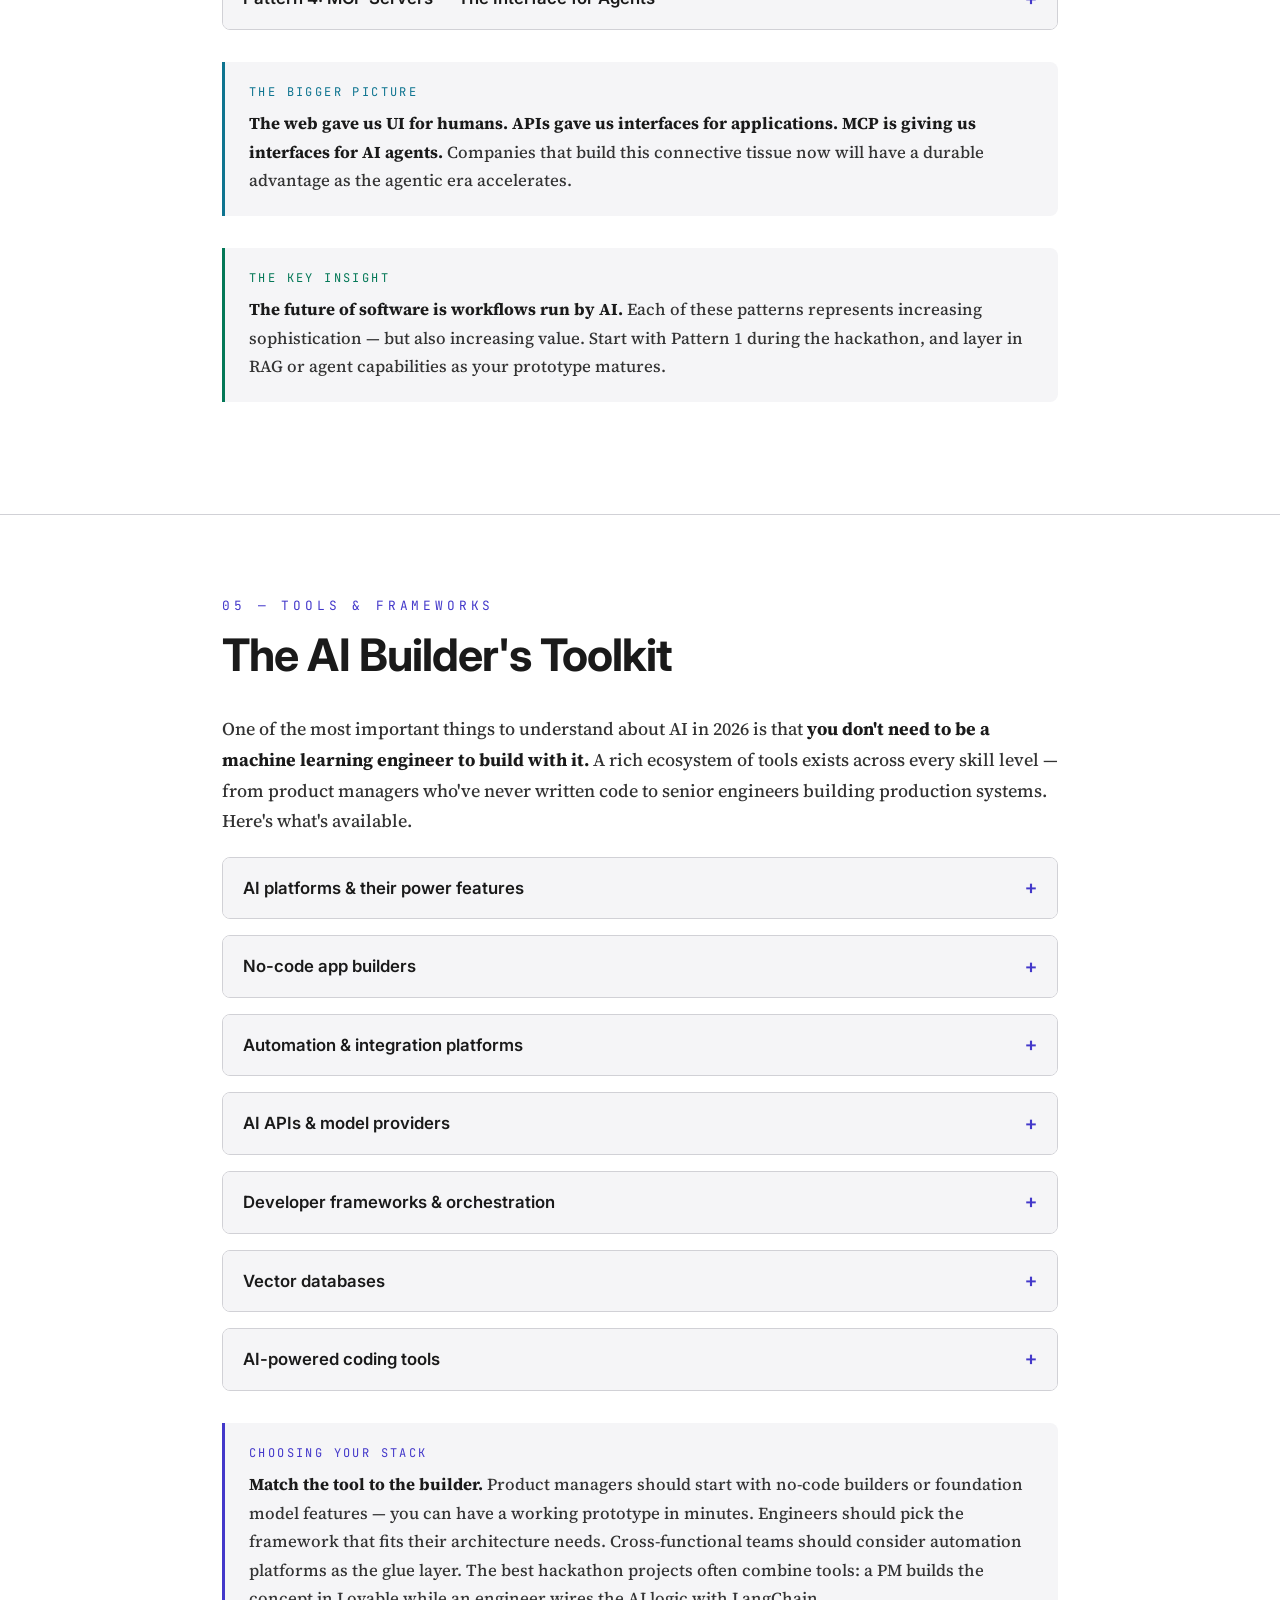
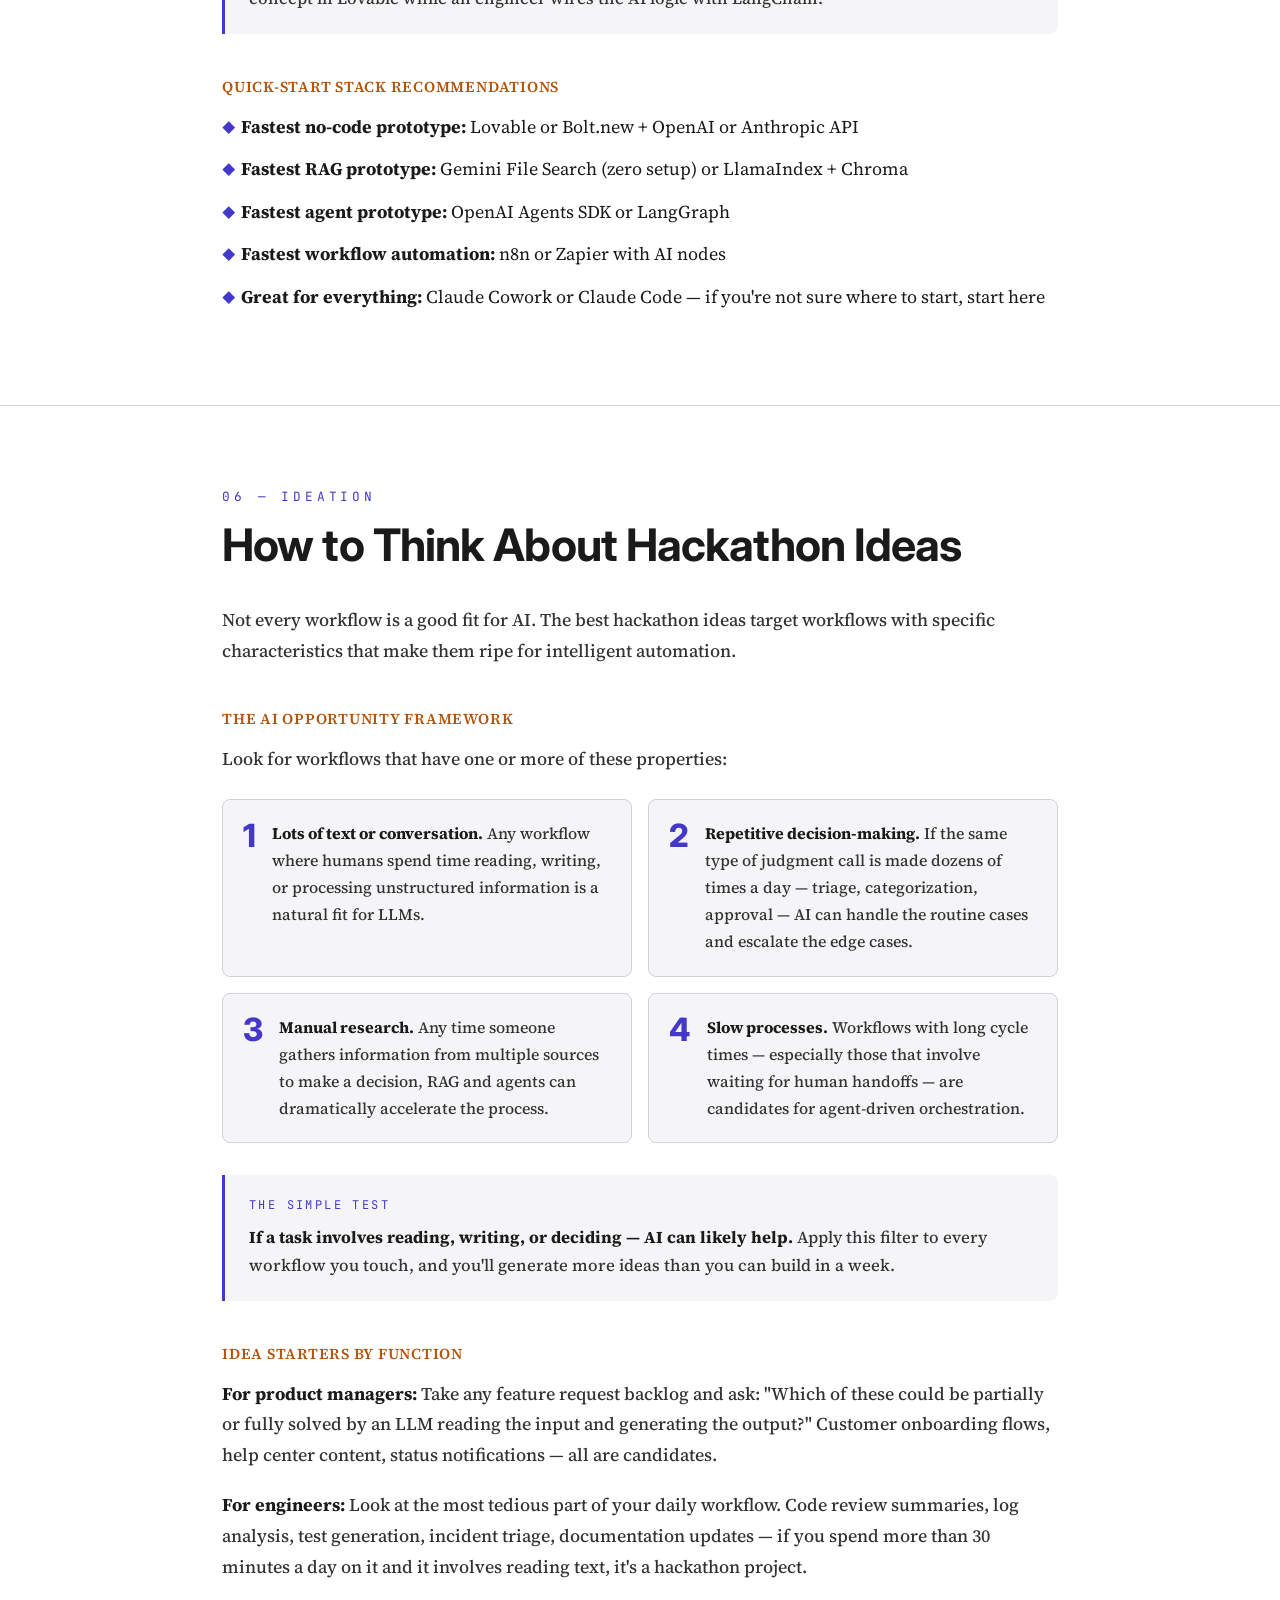
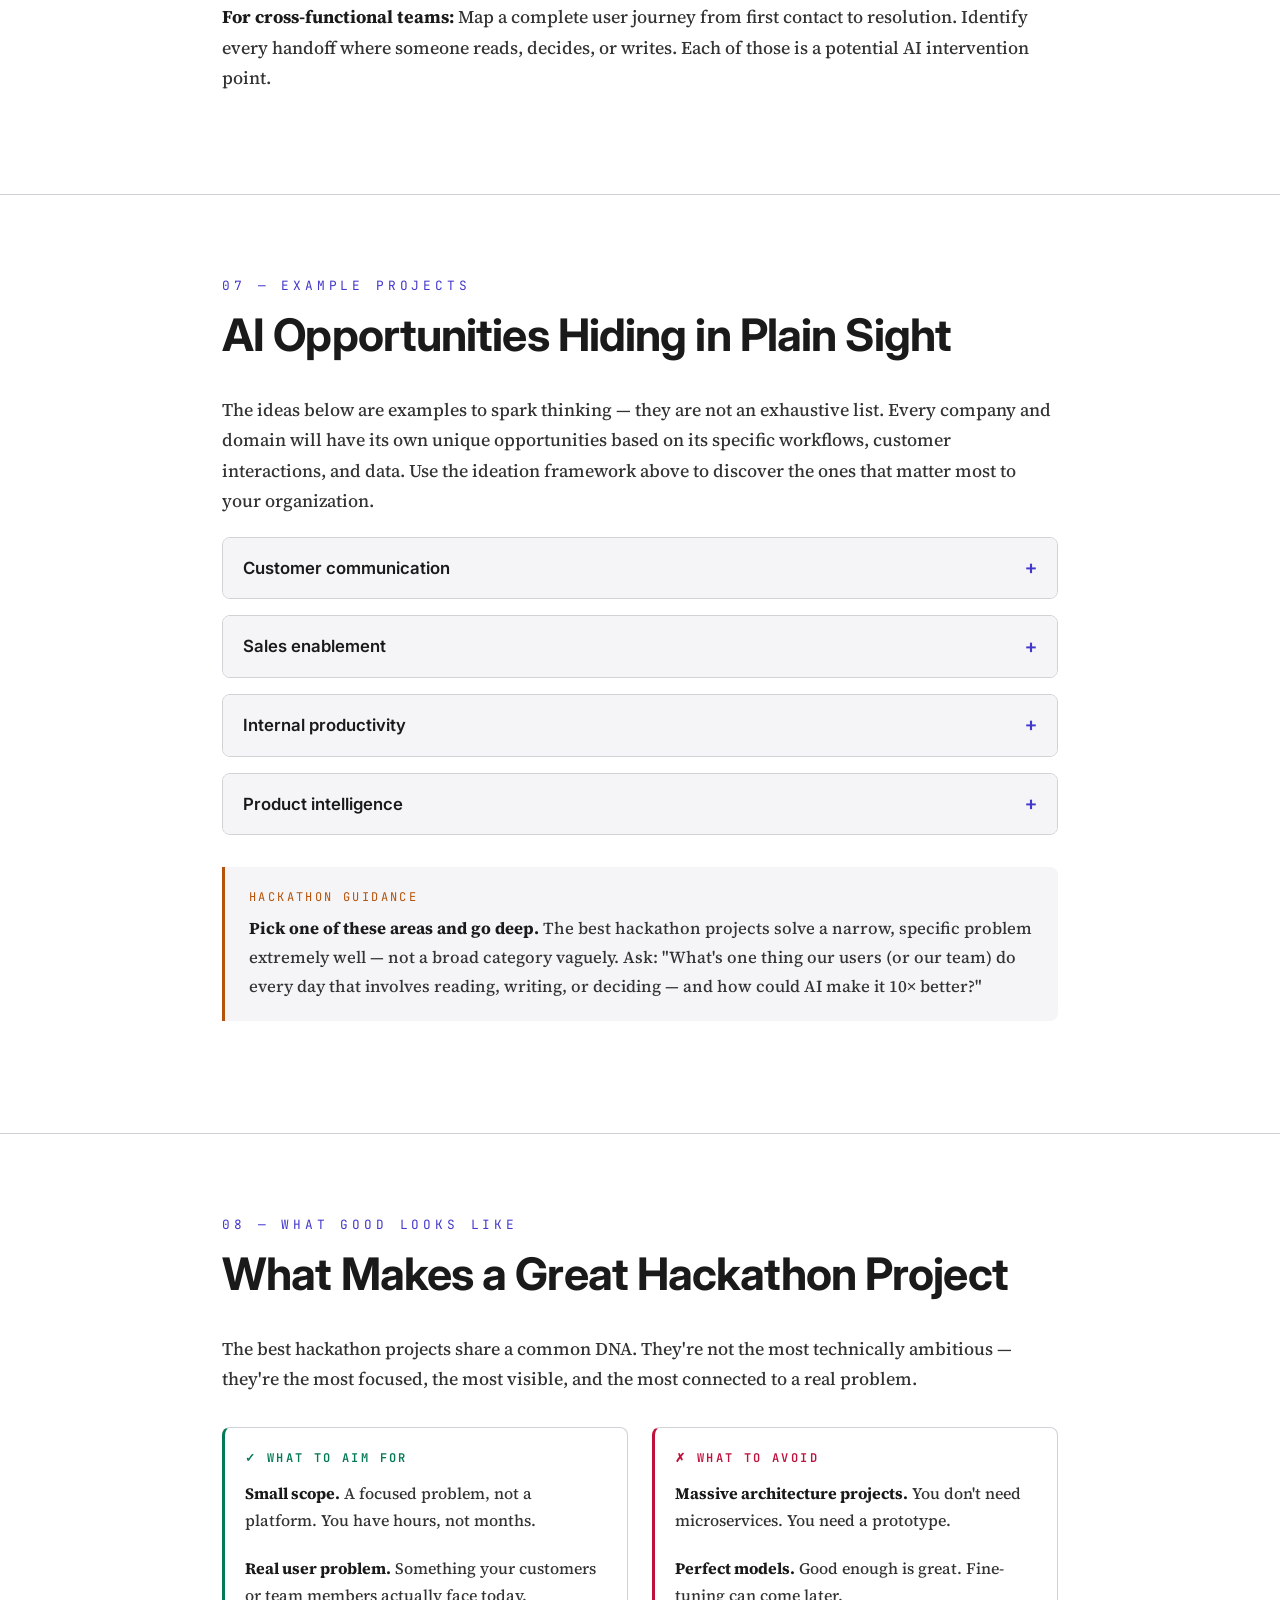
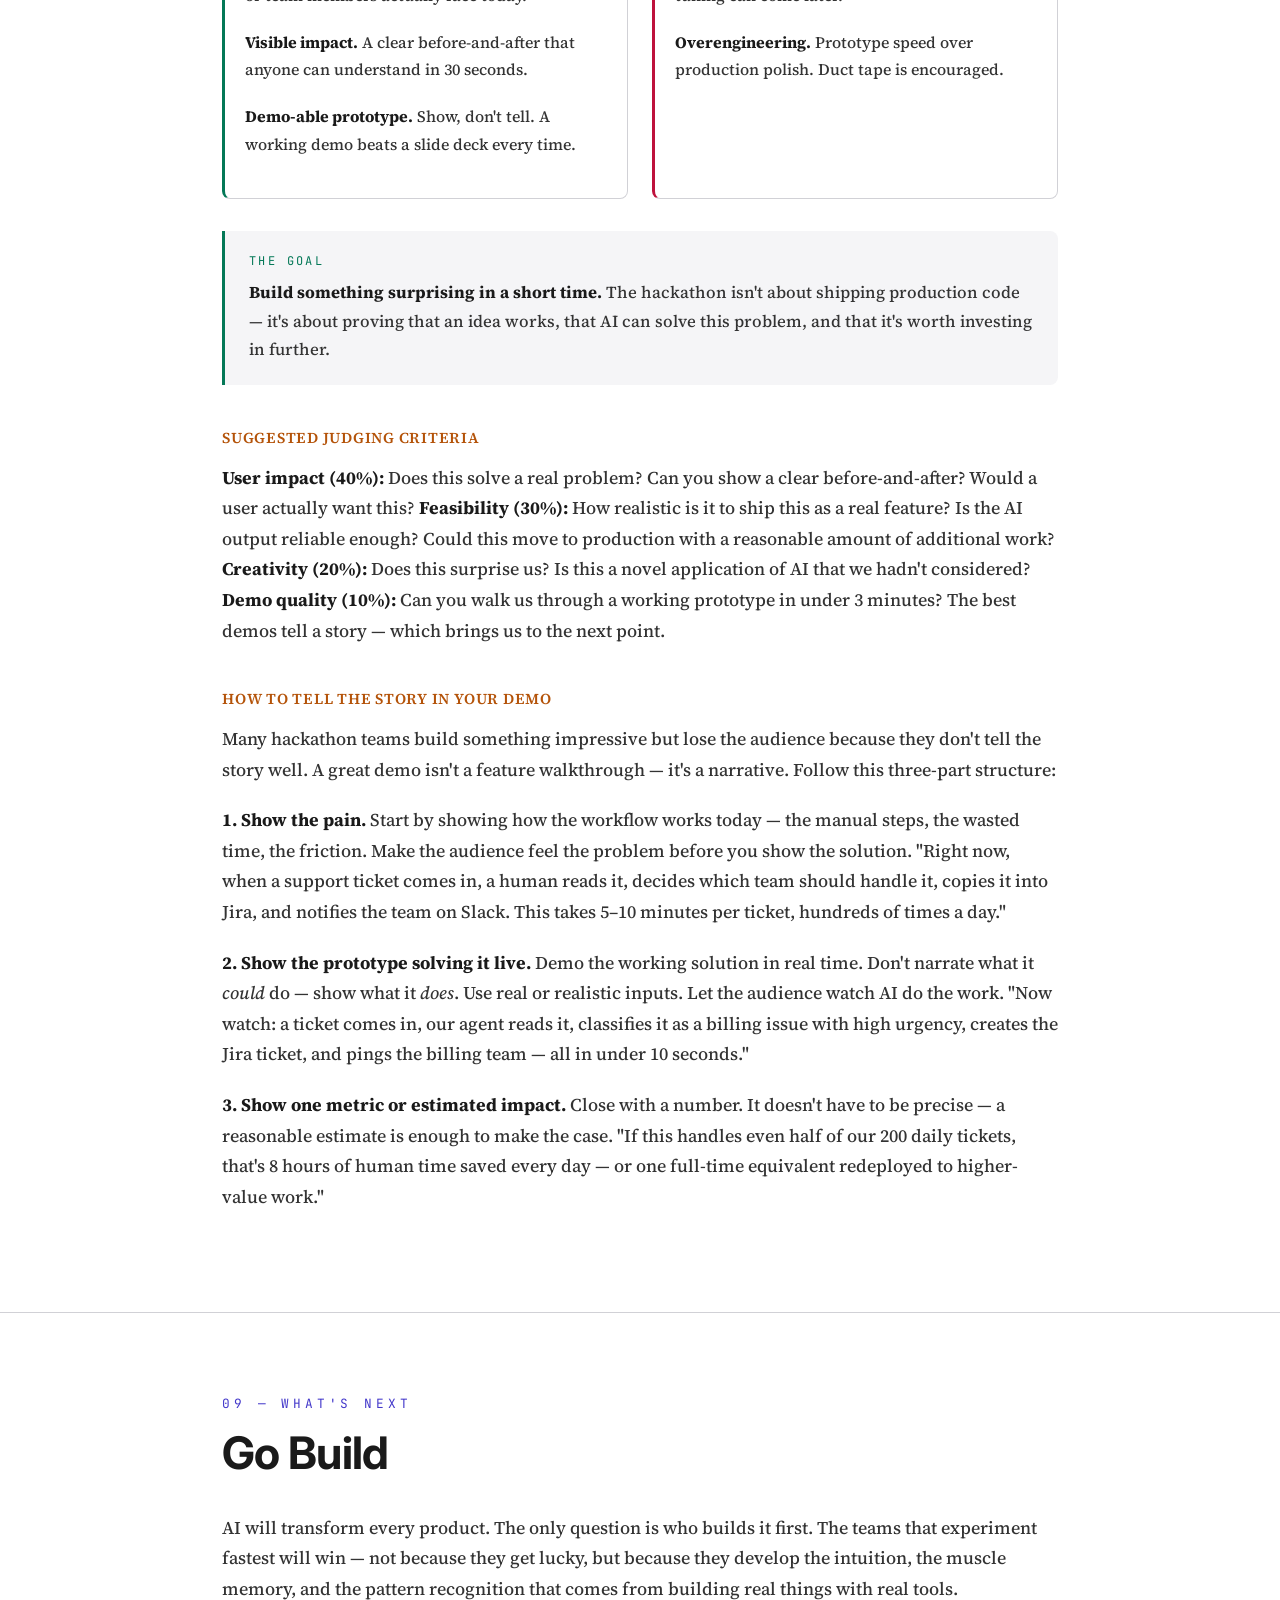
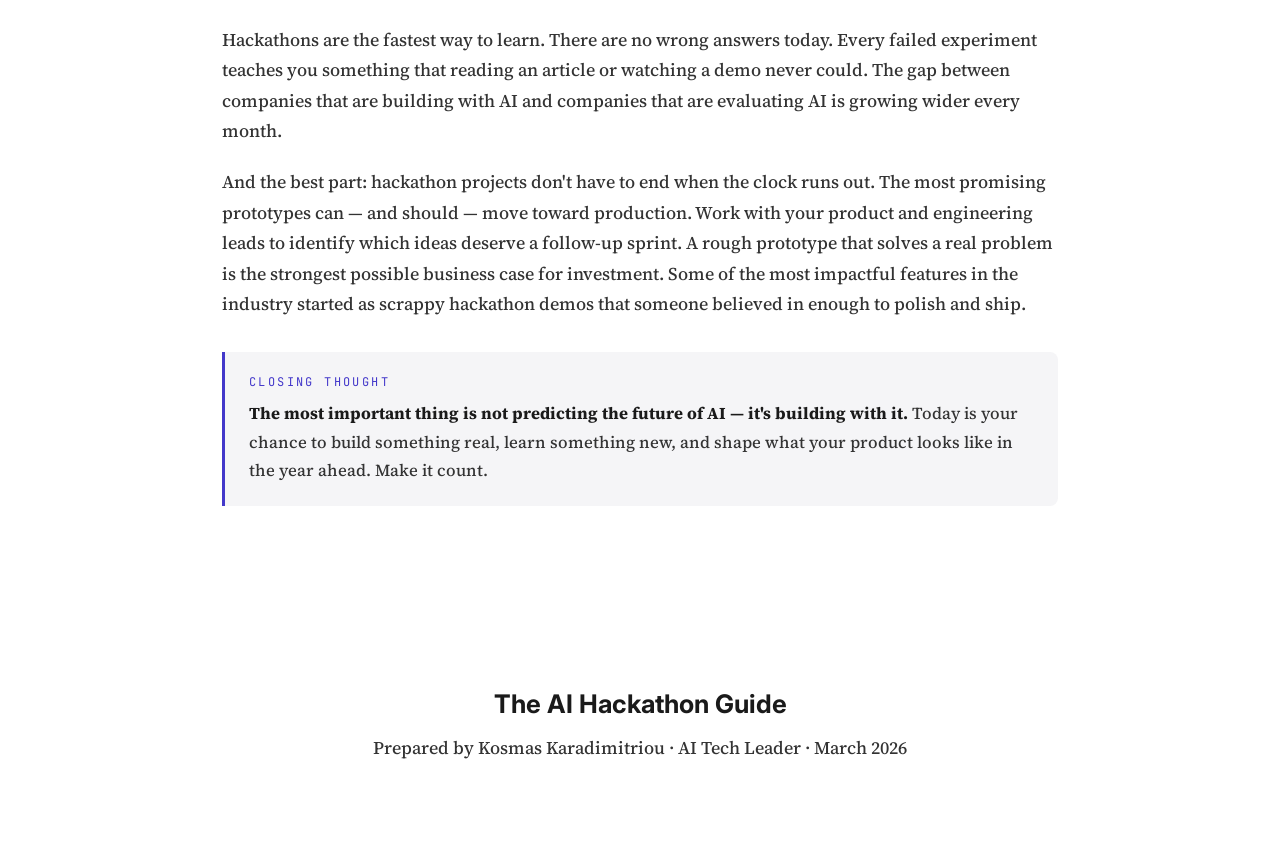
==== commit fbf2c10b: "Included dynamic hiding of several sections" ====
--- a/ai-hackathon-guide/index.html
+++ b/ai-hackathon-guide/index.html
@@ -343,6 +343,77 @@
     color: var(--accent); white-space: nowrap; width: 140px;
   }
 
+  /* ── Disclosure / accordion ── */
+  .disclosure {
+    border: 1px solid var(--border);
+    border-radius: 8px;
+    margin: 1rem 0;
+    background: var(--bg);
+    overflow: hidden;
+  }
+
+  .disclosure-summary {
+    list-style: none;
+    cursor: pointer;
+    display: flex;
+    align-items: center;
+    justify-content: space-between;
+    gap: 1rem;
+    padding: 1rem 1.25rem;
+    font-family: 'Inter', sans-serif;
+    font-weight: 600;
+    font-size: 1.05rem;
+    color: var(--text);
+    background: var(--surface);
+    transition: background 0.2s;
+  }
+
+  .disclosure-summary::-webkit-details-marker { display: none; }
+
+  .disclosure-summary::after {
+    content: '+';
+    font-family: 'JetBrains Mono', monospace;
+    font-size: 1.25rem;
+    font-weight: 500;
+    color: var(--accent);
+    flex-shrink: 0;
+    line-height: 1;
+  }
+
+  .disclosure[open] .disclosure-summary::after { content: '−'; }
+
+  .disclosure-summary:hover { background: var(--surface-2); }
+
+  .disclosure-summary:focus-visible {
+    outline: 2px solid var(--accent);
+    outline-offset: 2px;
+    z-index: 1;
+    position: relative;
+  }
+
+  .disclosure-body {
+    padding: 1.25rem 1.5rem 1.5rem;
+    border-top: 1px solid var(--border);
+  }
+
+  .disclosure-body > p:first-child,
+  .disclosure-body > .pattern-diagram:first-child { margin-top: 0; }
+
+  .disclosure-body h3 {
+    font-size: 1.35rem;
+    margin-top: 0;
+    margin-bottom: 1rem;
+  }
+
+  .disclosure-body h4 {
+    margin-top: 1.5rem;
+  }
+
+  .disclosure-body h4:first-child { margin-top: 0; }
+
+  .tool-list p { margin-bottom: 0.65rem; }
+  .tool-list p:last-child { margin-bottom: 0; }
+
   /* ── Separator ── */
   .sep { width: 60px; height: 2px; background: var(--border); margin: 3rem 0; }
 
@@ -405,7 +476,7 @@
   <a href="#why-now">Why Hackathons</a>
   <a href="#landscape">What Changed</a>
   <a href="#capabilities">Capabilities</a>
-  <a href="#building-blocks">Building Blocks</a>
+  <a href="#building-blocks">Architecture Patterns</a>
   <a href="#toolkit">Tools & Frameworks</a>
   <a href="#ideation">Ideation</a>
   <a href="#opportunities">Examples</a>
@@ -525,11 +596,11 @@
 </div>
 </section>
 
-<!-- ─── SECTION 4: Building Blocks ─── -->
+<!-- ─── SECTION 4: Architecture Patterns ─── -->
 <section id="building-blocks">
 <div class="container">
   <span class="section-number">04 — Architecture Patterns</span>
-  <h2>Practical AI Building Blocks</h2>
+  <h2>Practical AI Architecture Patterns</h2>
 
   <p>Modern AI applications follow a small number of well-established architecture patterns. Understanding these patterns is the fastest way to go from "what should we build?" to "here's how we build it." These are the four patterns you'll use most during the hackathon.</p>
 
@@ -540,63 +611,57 @@
     <a class="sub-topic-pill" href="#p-mcp">MCP Servers</a>
   </div>
 
-  <h3 id="p-simple">Pattern 1: Simple AI Feature</h3>
-
-  <div class="pattern-diagram">
-    <span class="flow-label">Architecture</span>
-    User → Prompt → LLM → Response
-  </div>
-
-  <p>The simplest and most common pattern. A user action triggers a prompt to a language model, and the response is surfaced directly. Behind the scenes, the key work is in <strong>prompt engineering</strong> — crafting the system instructions, providing examples, and structuring the input so the model returns consistently useful output. A well-written prompt can be the difference between a gimmick and a genuinely useful feature.</p>
-
-  <p>This pattern powers a wide range of applications: <strong>reply suggestions</strong> that draft responses based on conversation context, <strong>text summarization</strong> that condenses long documents into key takeaways, <strong>content rewriting</strong> that adjusts tone or format, <strong>classification</strong> that routes tickets or categorizes feedback, and <strong>sentiment analysis</strong> that detects whether a customer is happy or frustrated. The common thread: unstructured text goes in, structured value comes out.</p>
-
-  <p><strong>If you're new to AI, start here.</strong> A single API call to any frontier model is all you need. You can build a working prototype in under an hour — and for many real-world use cases, this pattern alone delivers significant value without any additional complexity.</p>
-
-  <div class="sep"></div>
-
-  <h3 id="p-rag">Pattern 2: Retrieval-Augmented Generation (RAG)</h3>
-
-  <div class="pattern-diagram">
-    <span class="flow-label">Architecture</span>
-    User Question → Vector Search → Relevant Documents → LLM Generates Answer
-  </div>
-
-  <p>RAG solves the biggest limitation of Pattern 1: the model only knows what it was trained on. Your company's internal documents, product specs, customer conversations, and knowledge base articles aren't in any public training set. RAG bridges that gap by <strong>retrieving relevant information from your own data</strong> at query time and injecting it into the prompt, so the model's response is grounded in facts you control.</p>
-
-  <p>The technical flow works like this: your documents are split into chunks and converted into numerical representations called <strong>embeddings</strong>, then stored in a vector database. When a user asks a question, the question is also embedded, and the database returns the most semantically similar chunks. These chunks become the context the LLM uses to generate its answer — with references to the source material.</p>
-
-  <p>This pattern powers <strong>knowledge assistants</strong> that answer questions about internal policies or product documentation, <strong>support bots</strong> grounded in your actual help center content, <strong>onboarding tools</strong> that surface relevant information for new employees, and <strong>research copilots</strong> that search across large document collections. The key advantage over a simple chatbot: RAG systems cite their sources, which makes them trustworthy enough for real business use.</p>
-
-  <div class="sep"></div>
-
-  <h3 id="p-agents">Pattern 3: AI Agents</h3>
-
-  <div class="pattern-diagram">
-    <span class="flow-label">Architecture</span>
-    User Goal → AI Plans Steps → Uses Tools / APIs → Completes Workflow
-  </div>
-
-  <p>Patterns 1 and 2 are <em>reactive</em> — the user asks, the AI responds. Agents are fundamentally different: they are <strong>goal-oriented systems that plan and execute autonomously</strong>. You give an agent an objective ("research our top 5 competitors and summarize their pricing changes this quarter"), and the agent decides what steps to take, which tools to use, and how to iterate until the goal is met.</p>
-
-  <p>Under the hood, an agent typically runs in a <strong>reasoning loop</strong>: it observes the current state, decides the next action, executes it (often by calling an external tool or API), evaluates the result, and repeats. This loop — sometimes called ReAct (Reason + Act) — is what gives agents their power. They can search the web, query databases, read documents, send emails, create tickets, and chain all of these actions together in a single workflow.</p>
-
-  <p>This pattern powers <strong>automated research</strong> that gathers and synthesizes information from multiple sources, <strong>CRM automation</strong> that updates records and triggers follow-ups based on conversation context, <strong>ticket resolution</strong> that diagnoses issues, looks up solutions, and drafts responses, and <strong>multi-system orchestration</strong> where an agent coordinates across tools that don't natively talk to each other. The shift from "AI that answers questions" to "AI that completes work" is the defining transition of 2025–2026.</p>
-
-  <div class="sep"></div>
-
-  <h3 id="p-mcp">Pattern 4: MCP Servers — The Interface for Agents</h3>
-
-  <div class="pattern-diagram">
-    <span class="flow-label">Architecture</span>
-    Any AI Agent → MCP Protocol → MCP Server → Any Tool, Database, or API
-  </div>
-
-  <p>The first three patterns all share a dependency: AI must connect to external systems to be useful. Before 2024, each connection required custom code — a bespoke integration for every tool and every AI app. The <a class="src" href="https://modelcontextprotocol.io" target="_blank">Model Context Protocol (MCP)</a>, introduced by <a class="src" href="https://www.anthropic.com/news/model-context-protocol" target="_blank">Anthropic in November 2024</a>, solves this with an open standard that works like <strong>USB-C for AI</strong>: one universal connector between any AI model and any data source or tool.</p>
-
-  <p>The adoption has been swift. <a class="src" href="https://en.wikipedia.org/wiki/Model_Context_Protocol" target="_blank">OpenAI and Google DeepMind adopted MCP in 2025</a>. In December 2025, the protocol was donated to the Linux Foundation, co-governed by Anthropic, Block, and OpenAI. Thousands of MCP servers already exist for tools like GitHub, Slack, databases, and CRMs — and all major agent frameworks support it natively.</p>
-
-  <p>Here's the key idea: <strong>today's web UI was built for humans. MCP is the interface being built for agents.</strong> Humans interact with software through screens, buttons, and forms. Agents interact through MCP — discovering available capabilities, understanding inputs and outputs, and invoking tools programmatically. As the world fills with AI agents, the organizations that expose their systems through MCP will be the ones those agents can work with. This isn't just a technical convenience — it's a fundamental shift in software architecture.</p>
+  <details class="disclosure" id="p-simple">
+    <summary class="disclosure-summary">Pattern 1: Simple AI Feature</summary>
+    <div class="disclosure-body">
+      <div class="pattern-diagram">
+        <span class="flow-label">Architecture</span>
+        User → Prompt → LLM → Response
+      </div>
+      <p>The simplest and most common pattern. A user action triggers a prompt to a language model, and the response is surfaced directly. Behind the scenes, the key work is in <strong>prompt engineering</strong> — crafting the system instructions, providing examples, and structuring the input so the model returns consistently useful output. A well-written prompt can be the difference between a gimmick and a genuinely useful feature.</p>
+      <p>This pattern powers a wide range of applications: <strong>reply suggestions</strong> that draft responses based on conversation context, <strong>text summarization</strong> that condenses long documents into key takeaways, <strong>content rewriting</strong> that adjusts tone or format, <strong>classification</strong> that routes tickets or categorizes feedback, and <strong>sentiment analysis</strong> that detects whether a customer is happy or frustrated. The common thread: unstructured text goes in, structured value comes out.</p>
+      <p><strong>If you're new to AI, start here.</strong> A single API call to any frontier model is all you need. You can build a working prototype in under an hour — and for many real-world use cases, this pattern alone delivers significant value without any additional complexity.</p>
+    </div>
+  </details>
+
+  <details class="disclosure" id="p-rag">
+    <summary class="disclosure-summary">Pattern 2: Retrieval-Augmented Generation (RAG)</summary>
+    <div class="disclosure-body">
+      <div class="pattern-diagram">
+        <span class="flow-label">Architecture</span>
+        User Question → Vector Search → Relevant Documents → LLM Generates Answer
+      </div>
+      <p>RAG solves the biggest limitation of Pattern 1: the model only knows what it was trained on. Your company's internal documents, product specs, customer conversations, and knowledge base articles aren't in any public training set. RAG bridges that gap by <strong>retrieving relevant information from your own data</strong> at query time and injecting it into the prompt, so the model's response is grounded in facts you control.</p>
+      <p>The technical flow works like this: your documents are split into chunks and converted into numerical representations called <strong>embeddings</strong>, then stored in a vector database. When a user asks a question, the question is also embedded, and the database returns the most semantically similar chunks. These chunks become the context the LLM uses to generate its answer — with references to the source material.</p>
+      <p>This pattern powers <strong>knowledge assistants</strong> that answer questions about internal policies or product documentation, <strong>support bots</strong> grounded in your actual help center content, <strong>onboarding tools</strong> that surface relevant information for new employees, and <strong>research copilots</strong> that search across large document collections. The key advantage over a simple chatbot: RAG systems cite their sources, which makes them trustworthy enough for real business use.</p>
+    </div>
+  </details>
+
+  <details class="disclosure" id="p-agents">
+    <summary class="disclosure-summary">Pattern 3: AI Agents</summary>
+    <div class="disclosure-body">
+      <div class="pattern-diagram">
+        <span class="flow-label">Architecture</span>
+        User Goal → AI Plans Steps → Uses Tools / APIs → Completes Workflow
+      </div>
+      <p>Patterns 1 and 2 are <em>reactive</em> — the user asks, the AI responds. Agents are fundamentally different: they are <strong>goal-oriented systems that plan and execute autonomously</strong>. You give an agent an objective ("research our top 5 competitors and summarize their pricing changes this quarter"), and the agent decides what steps to take, which tools to use, and how to iterate until the goal is met.</p>
+      <p>Under the hood, an agent typically runs in a <strong>reasoning loop</strong>: it observes the current state, decides the next action, executes it (often by calling an external tool or API), evaluates the result, and repeats. This loop — sometimes called ReAct (Reason + Act) — is what gives agents their power. They can search the web, query databases, read documents, send emails, create tickets, and chain all of these actions together in a single workflow.</p>
+      <p>This pattern powers <strong>automated research</strong> that gathers and synthesizes information from multiple sources, <strong>CRM automation</strong> that updates records and triggers follow-ups based on conversation context, <strong>ticket resolution</strong> that diagnoses issues, looks up solutions, and drafts responses, and <strong>multi-system orchestration</strong> where an agent coordinates across tools that don't natively talk to each other. The shift from "AI that answers questions" to "AI that completes work" is the defining transition of 2025–2026.</p>
+    </div>
+  </details>
+
+  <details class="disclosure" id="p-mcp">
+    <summary class="disclosure-summary">Pattern 4: MCP Servers — The Interface for Agents</summary>
+    <div class="disclosure-body">
+      <div class="pattern-diagram">
+        <span class="flow-label">Architecture</span>
+        Any AI Agent → MCP Protocol → MCP Server → Any Tool, Database, or API
+      </div>
+      <p>The first three patterns all share a dependency: AI must connect to external systems to be useful. Before 2024, each connection required custom code — a bespoke integration for every tool and every AI app. The <a class="src" href="https://modelcontextprotocol.io" target="_blank">Model Context Protocol (MCP)</a>, introduced by <a class="src" href="https://www.anthropic.com/news/model-context-protocol" target="_blank">Anthropic in November 2024</a>, solves this with an open standard that works like <strong>USB-C for AI</strong>: one universal connector between any AI model and any data source or tool.</p>
+      <p>The adoption has been swift. <a class="src" href="https://en.wikipedia.org/wiki/Model_Context_Protocol" target="_blank">OpenAI and Google DeepMind adopted MCP in 2025</a>. In December 2025, the protocol was donated to the Linux Foundation, co-governed by Anthropic, Block, and OpenAI. Thousands of MCP servers already exist for tools like GitHub, Slack, databases, and CRMs — and all major agent frameworks support it natively.</p>
+      <p>Here's the key idea: <strong>today's web UI was built for humans. MCP is the interface being built for agents.</strong> Humans interact with software through screens, buttons, and forms. Agents interact through MCP — discovering available capabilities, understanding inputs and outputs, and invoking tools programmatically. As the world fills with AI agents, the organizations that expose their systems through MCP will be the ones those agents can work with. This isn't just a technical convenience — it's a fundamental shift in software architecture.</p>
+    </div>
+  </details>
 
   <div class="callout cyan">
     <span class="callout-label">The bigger picture</span>
@@ -619,71 +684,92 @@
 
   <p>One of the most important things to understand about AI in 2026 is that <strong>you don't need to be a machine learning engineer to build with it.</strong> A rich ecosystem of tools exists across every skill level — from product managers who've never written code to senior engineers building production systems. Here's what's available.</p>
 
-  <h4>AI platforms & their power features</h4>
-  <p>The major AI providers ship more than APIs — they offer complete environments where non-technical users can build AI-powered experiences without code.</p>
-
-  <p><a class="src" href="https://claude.ai" target="_blank"><strong>Claude Artifacts</strong></a> — Create interactive apps, documents, and visualizations directly inside a Claude conversation. No coding environment needed.</p>
-  <p><a class="src" href="https://claude.ai" target="_blank"><strong>Claude Cowork</strong></a> — Anthropic's desktop automation tool that lets Claude operate your computer, browse the web, and complete multi-step workflows on your behalf.</p>
-  <p><a class="src" href="https://chatgpt.com" target="_blank"><strong>Custom GPTs</strong></a> — OpenAI's no-code builder for creating specialized ChatGPT assistants with custom instructions, knowledge files, and tool integrations.</p>
-  <p><a class="src" href="https://notebooklm.google" target="_blank"><strong>NotebookLM</strong></a> — Google's AI research assistant that grounds responses in your uploaded documents. Excellent for knowledge-heavy tasks and generates podcast-style audio summaries.</p>
-  <p><a class="src" href="https://aistudio.google.com" target="_blank"><strong>Google AI Studio</strong></a> — Playground for prototyping with Gemini models, supporting text, images, audio, and video in a single interface.</p>
-
-  <h4>No-code app builders</h4>
-  <p>These platforms let you build complete web applications by describing what you want in plain English. Ideal for PMs and designers who want to prototype fast.</p>
-
-  <p><a class="src" href="https://lovable.dev" target="_blank"><strong>Lovable</strong></a> — Generates full-stack React apps from natural language prompts, with built-in database, auth, and one-click deploy. The breakout tool of 2025–26.</p>
-  <p><a class="src" href="https://bolt.new" target="_blank"><strong>Bolt.new</strong></a> — Browser-based AI app builder by StackBlitz that generates, runs, and deploys full-stack apps entirely in the browser — no local setup needed.</p>
-  <p><a class="src" href="https://firebase.google.com/products/firebase-studio" target="_blank"><strong>Firebase Studio</strong></a> — Google's AI-powered workspace that pairs Gemini with Firebase infrastructure for app prototyping and deployment.</p>
-  <p><a class="src" href="https://www.replit.com" target="_blank"><strong>Replit</strong></a> — Cloud IDE with an AI agent that can build, debug, and deploy apps collaboratively. Great for rapid experimentation without any local environment.</p>
-  <p><a class="src" href="https://abacus.ai" target="_blank"><strong>Abacus.AI</strong></a> — Enterprise-focused platform for building AI agents and custom LLM applications with a visual interface and built-in model hosting.</p>
-
-  <h4>Automation & integration platforms</h4>
-  <p>These tools let non-engineers connect AI to existing business systems — no code required, just visual workflows.</p>
-
-  <p><a class="src" href="https://zapier.com" target="_blank"><strong>Zapier</strong></a> — Connects 7,000+ apps with AI-powered automation. Build workflows like "when a support ticket arrives, use AI to classify it and route it to the right team."</p>
-  <p><a class="src" href="https://n8n.io" target="_blank"><strong>n8n</strong></a> — Open-source workflow automation with a visual canvas, hundreds of integrations, and native AI nodes for LLM calls. Self-hostable for full control.</p>
-  <p><a class="src" href="https://make.com" target="_blank"><strong>Make</strong></a> — Visual automation platform with advanced branching, error handling, and AI integrations for building sophisticated multi-step workflows.</p>
-
-  <h4>AI APIs & model providers</h4>
-  <p>The foundational building blocks. These APIs give you direct access to frontier AI models — send a prompt, get a response. Everything else in this toolkit is built on top of these.</p>
-
-  <p><a class="src" href="https://platform.openai.com" target="_blank"><strong>OpenAI API</strong></a> — Access to GPT-5.4, GPT-5.3 Instant, and the full GPT-5 family. Supports text, images, audio, tool calling, structured outputs, and computer use.</p>
-  <p><a class="src" href="https://docs.anthropic.com" target="_blank"><strong>Anthropic API</strong></a> — Access to Claude Opus 4.6 and Sonnet 4.6. Known for strong reasoning, 1M token context window, and careful safety design.</p>
-  <p><a class="src" href="https://ai.google.dev/docs" target="_blank"><strong>Google Gemini API</strong></a> — Access to Gemini 3.1 Pro and the Gemini 3 family. Native multimodal support — text, images, audio, and video in a single call.</p>
-  <p><a class="src" href="https://llama.meta.com" target="_blank"><strong>Meta Llama</strong></a> — Open-source model family you can run on your own infrastructure. Strong performance with full control over data and deployment.</p>
-  <p><a class="src" href="https://mistral.ai" target="_blank"><strong>Mistral</strong></a> — European open-source models offering high performance at lower cost. Available via API or self-hosted.</p>
-  <p><a class="src" href="https://openrouter.ai" target="_blank"><strong>OpenRouter</strong></a> — A unified API that gives you access to hundreds of models from every major provider (OpenAI, Anthropic, Google, Meta, Mistral, and more) through a single endpoint. Great for hackathons where teams want to experiment with different models without managing multiple API keys.</p>
-
-  <h4>Developer frameworks & orchestration</h4>
-  <p>For teams building deeper AI features, these frameworks handle the plumbing — prompt chaining, memory, tool calling, agent loops, and workflow orchestration.</p>
-
-  <p><a class="src" href="https://python.langchain.com" target="_blank"><strong>LangChain</strong></a> — The most popular framework for building LLM applications (87K+ GitHub stars). Handles prompt chaining, memory, tool calling, and RAG pipelines.</p>
-  <p><a class="src" href="https://www.langchain.com/langgraph" target="_blank"><strong>LangGraph</strong></a> — Extension of LangChain for building stateful agent workflows as directed graphs. The go-to for complex agent logic with loops and branching.</p>
-  <p><a class="src" href="https://www.langflow.org" target="_blank"><strong>Langflow</strong></a> — Visual drag-and-drop builder for LangChain pipelines. Build RAG systems and agent workflows without writing code, then export as Python.</p>
-  <p><a class="src" href="https://www.llamaindex.ai" target="_blank"><strong>LlamaIndex</strong></a> — Specialized framework for connecting LLMs to your data. The best choice for RAG applications that need to query documents, databases, or APIs.</p>
-  <p><a class="src" href="https://www.crewai.com" target="_blank"><strong>CrewAI</strong></a> — Role-based multi-agent framework (44K+ GitHub stars). Define teams of agents with specific roles that collaborate on complex tasks.</p>
-  <p><a class="src" href="https://openai.github.io/openai-agents-python/" target="_blank"><strong>OpenAI Agents SDK</strong></a> — Lightweight Python SDK for building agents with tool calling and guardrails. A working agent in under 20 lines of code.</p>
-  <p><a class="src" href="https://dify.ai" target="_blank"><strong>Dify</strong></a> — Open-source platform for building AI apps with a visual editor, built-in RAG, agent tools, and workflow orchestration. Deploy as API or chatbot.</p>
-  <p><a class="src" href="https://ai.google.dev/gemini-api/docs/file-search" target="_blank"><strong>Gemini File Search</strong></a> — Google's fully managed RAG system built into the Gemini API. Upload documents, and the API handles chunking, embedding, retrieval, and cited answers — no vector database or pipeline setup needed.</p>
-
-  <h4>Vector databases</h4>
-  <p>The storage layer for RAG applications. These databases store document embeddings and retrieve the most relevant content for any query — search by meaning, not just keywords.</p>
-
-  <p><a class="src" href="https://www.trychroma.com" target="_blank"><strong>Chroma</strong></a> — Lightweight, open-source embedding database designed to be the easiest way to get started with vector search. Runs locally or in the cloud.</p>
-  <p><a class="src" href="https://www.pinecone.io" target="_blank"><strong>Pinecone</strong></a> — Fully managed vector database with a generous free tier. The most popular hosted option — upload embeddings, query by meaning, scale automatically.</p>
-  <p><a class="src" href="https://weaviate.io" target="_blank"><strong>Weaviate</strong></a> — Open-source vector database with built-in vectorization and hybrid search combining keyword and semantic matching.</p>
-  <p><a class="src" href="https://github.com/facebookresearch/faiss" target="_blank"><strong>FAISS</strong></a> — Meta's open-source library for efficient similarity search. Runs entirely in-memory — fast, lightweight, and ideal for hackathon-scale prototypes.</p>
-  <p><a class="src" href="https://qdrant.tech" target="_blank"><strong>Qdrant</strong></a> — Open-source vector database with rich filtering capabilities. Supports combining vector search with metadata filters for precise retrieval.</p>
-  <p><a class="src" href="https://milvus.io" target="_blank"><strong>Milvus</strong></a> — Open-source vector database built for scale. Handles billions of vectors with GPU-accelerated search — overkill for a hackathon, but good to know.</p>
-
-  <h4>AI-powered coding tools</h4>
-  <p>For engineers, these tools turn AI into a pair programmer that writes, edits, and debugs code alongside you.</p>
-
-  <p><a class="src" href="https://claude.ai/code" target="_blank"><strong>Claude Code</strong></a> — Anthropic's command-line coding agent. Give it a task in natural language and it navigates your codebase, writes code, runs tests, and commits — all from the terminal.</p>
-  <p><a class="src" href="https://cursor.com" target="_blank"><strong>Cursor</strong></a> — AI-native code editor (VS Code fork) with deep codebase awareness. Edits across multiple files, explains code, and generates implementations from descriptions.</p>
-  <p><a class="src" href="https://windsurf.com" target="_blank"><strong>Windsurf</strong></a> — AI coding IDE with "Cascade" flows that handle multi-step coding tasks autonomously, maintaining context across your entire project.</p>
-  <p><a class="src" href="https://www.antigravity.dev" target="_blank"><strong>Antigravity</strong></a> — AI coding environment designed for building full applications with an agent that can scaffold, iterate, and deploy projects end to end.</p>
-  <p><a class="src" href="https://github.com/features/copilot" target="_blank"><strong>GitHub Copilot</strong></a> — AI code completion integrated into VS Code and JetBrains. Inline suggestions and chat — best as an accelerator within your existing IDE workflow.</p>
+  <details class="disclosure">
+    <summary class="disclosure-summary">AI platforms &amp; their power features</summary>
+    <div class="disclosure-body tool-list">
+      <p>The major AI providers ship more than APIs — they offer complete environments where non-technical users can build AI-powered experiences without code.</p>
+      <p><a class="src" href="https://claude.ai" target="_blank"><strong>Claude Artifacts</strong></a> — Create interactive apps, documents, and visualizations directly inside a Claude conversation. No coding environment needed.</p>
+      <p><a class="src" href="https://claude.ai" target="_blank"><strong>Claude Cowork</strong></a> — Anthropic's desktop automation tool that lets Claude operate your computer, browse the web, and complete multi-step workflows on your behalf.</p>
+      <p><a class="src" href="https://chatgpt.com" target="_blank"><strong>Custom GPTs</strong></a> — OpenAI's no-code builder for creating specialized ChatGPT assistants with custom instructions, knowledge files, and tool integrations.</p>
+      <p><a class="src" href="https://notebooklm.google" target="_blank"><strong>NotebookLM</strong></a> — Google's AI research assistant that grounds responses in your uploaded documents. Excellent for knowledge-heavy tasks and generates podcast-style audio summaries.</p>
+      <p><a class="src" href="https://aistudio.google.com" target="_blank"><strong>Google AI Studio</strong></a> — Playground for prototyping with Gemini models, supporting text, images, audio, and video in a single interface.</p>
+    </div>
+  </details>
+
+  <details class="disclosure">
+    <summary class="disclosure-summary">No-code app builders</summary>
+    <div class="disclosure-body tool-list">
+      <p>These platforms let you build complete web applications by describing what you want in plain English. Ideal for PMs and designers who want to prototype fast.</p>
+      <p><a class="src" href="https://lovable.dev" target="_blank"><strong>Lovable</strong></a> — Generates full-stack React apps from natural language prompts, with built-in database, auth, and one-click deploy. The breakout tool of 2025–26.</p>
+      <p><a class="src" href="https://bolt.new" target="_blank"><strong>Bolt.new</strong></a> — Browser-based AI app builder by StackBlitz that generates, runs, and deploys full-stack apps entirely in the browser — no local setup needed.</p>
+      <p><a class="src" href="https://firebase.google.com/products/firebase-studio" target="_blank"><strong>Firebase Studio</strong></a> — Google's AI-powered workspace that pairs Gemini with Firebase infrastructure for app prototyping and deployment.</p>
+      <p><a class="src" href="https://www.replit.com" target="_blank"><strong>Replit</strong></a> — Cloud IDE with an AI agent that can build, debug, and deploy apps collaboratively. Great for rapid experimentation without any local environment.</p>
+      <p><a class="src" href="https://abacus.ai" target="_blank"><strong>Abacus.AI</strong></a> — Enterprise-focused platform for building AI agents and custom LLM applications with a visual interface and built-in model hosting.</p>
+    </div>
+  </details>
+
+  <details class="disclosure">
+    <summary class="disclosure-summary">Automation &amp; integration platforms</summary>
+    <div class="disclosure-body tool-list">
+      <p>These tools let non-engineers connect AI to existing business systems — no code required, just visual workflows.</p>
+      <p><a class="src" href="https://zapier.com" target="_blank"><strong>Zapier</strong></a> — Connects 7,000+ apps with AI-powered automation. Build workflows like "when a support ticket arrives, use AI to classify it and route it to the right team."</p>
+      <p><a class="src" href="https://n8n.io" target="_blank"><strong>n8n</strong></a> — Open-source workflow automation with a visual canvas, hundreds of integrations, and native AI nodes for LLM calls. Self-hostable for full control.</p>
+      <p><a class="src" href="https://make.com" target="_blank"><strong>Make</strong></a> — Visual automation platform with advanced branching, error handling, and AI integrations for building sophisticated multi-step workflows.</p>
+    </div>
+  </details>
+
+  <details class="disclosure">
+    <summary class="disclosure-summary">AI APIs &amp; model providers</summary>
+    <div class="disclosure-body tool-list">
+      <p>The foundational building blocks. These APIs give you direct access to frontier AI models — send a prompt, get a response. Everything else in this toolkit is built on top of these.</p>
+      <p><a class="src" href="https://platform.openai.com" target="_blank"><strong>OpenAI API</strong></a> — Access to GPT-5.4, GPT-5.3 Instant, and the full GPT-5 family. Supports text, images, audio, tool calling, structured outputs, and computer use.</p>
+      <p><a class="src" href="https://docs.anthropic.com" target="_blank"><strong>Anthropic API</strong></a> — Access to Claude Opus 4.6 and Sonnet 4.6. Known for strong reasoning, 1M token context window, and careful safety design.</p>
+      <p><a class="src" href="https://ai.google.dev/docs" target="_blank"><strong>Google Gemini API</strong></a> — Access to Gemini 3.1 Pro and the Gemini 3 family. Native multimodal support — text, images, audio, and video in a single call.</p>
+      <p><a class="src" href="https://llama.meta.com" target="_blank"><strong>Meta Llama</strong></a> — Open-source model family you can run on your own infrastructure. Strong performance with full control over data and deployment.</p>
+      <p><a class="src" href="https://mistral.ai" target="_blank"><strong>Mistral</strong></a> — European open-source models offering high performance at lower cost. Available via API or self-hosted.</p>
+      <p><a class="src" href="https://openrouter.ai" target="_blank"><strong>OpenRouter</strong></a> — A unified API that gives you access to hundreds of models from every major provider (OpenAI, Anthropic, Google, Meta, Mistral, and more) through a single endpoint. Great for hackathons where teams want to experiment with different models without managing multiple API keys.</p>
+    </div>
+  </details>
+
+  <details class="disclosure">
+    <summary class="disclosure-summary">Developer frameworks &amp; orchestration</summary>
+    <div class="disclosure-body tool-list">
+      <p>For teams building deeper AI features, these frameworks handle the plumbing — prompt chaining, memory, tool calling, agent loops, and workflow orchestration.</p>
+      <p><a class="src" href="https://python.langchain.com" target="_blank"><strong>LangChain</strong></a> — The most popular framework for building LLM applications (87K+ GitHub stars). Handles prompt chaining, memory, tool calling, and RAG pipelines.</p>
+      <p><a class="src" href="https://www.langchain.com/langgraph" target="_blank"><strong>LangGraph</strong></a> — Extension of LangChain for building stateful agent workflows as directed graphs. The go-to for complex agent logic with loops and branching.</p>
+      <p><a class="src" href="https://www.langflow.org" target="_blank"><strong>Langflow</strong></a> — Visual drag-and-drop builder for LangChain pipelines. Build RAG systems and agent workflows without writing code, then export as Python.</p>
+      <p><a class="src" href="https://www.llamaindex.ai" target="_blank"><strong>LlamaIndex</strong></a> — Specialized framework for connecting LLMs to your data. The best choice for RAG applications that need to query documents, databases, or APIs.</p>
+      <p><a class="src" href="https://www.crewai.com" target="_blank"><strong>CrewAI</strong></a> — Role-based multi-agent framework (44K+ GitHub stars). Define teams of agents with specific roles that collaborate on complex tasks.</p>
+      <p><a class="src" href="https://openai.github.io/openai-agents-python/" target="_blank"><strong>OpenAI Agents SDK</strong></a> — Lightweight Python SDK for building agents with tool calling and guardrails. A working agent in under 20 lines of code.</p>
+      <p><a class="src" href="https://dify.ai" target="_blank"><strong>Dify</strong></a> — Open-source platform for building AI apps with a visual editor, built-in RAG, agent tools, and workflow orchestration. Deploy as API or chatbot.</p>
+      <p><a class="src" href="https://ai.google.dev/gemini-api/docs/file-search" target="_blank"><strong>Gemini File Search</strong></a> — Google's fully managed RAG system built into the Gemini API. Upload documents, and the API handles chunking, embedding, retrieval, and cited answers — no vector database or pipeline setup needed.</p>
+    </div>
+  </details>
+
+  <details class="disclosure">
+    <summary class="disclosure-summary">Vector databases</summary>
+    <div class="disclosure-body tool-list">
+      <p>The storage layer for RAG applications. These databases store document embeddings and retrieve the most relevant content for any query — search by meaning, not just keywords.</p>
+      <p><a class="src" href="https://www.trychroma.com" target="_blank"><strong>Chroma</strong></a> — Lightweight, open-source embedding database designed to be the easiest way to get started with vector search. Runs locally or in the cloud.</p>
+      <p><a class="src" href="https://www.pinecone.io" target="_blank"><strong>Pinecone</strong></a> — Fully managed vector database with a generous free tier. The most popular hosted option — upload embeddings, query by meaning, scale automatically.</p>
+      <p><a class="src" href="https://weaviate.io" target="_blank"><strong>Weaviate</strong></a> — Open-source vector database with built-in vectorization and hybrid search combining keyword and semantic matching.</p>
+      <p><a class="src" href="https://github.com/facebookresearch/faiss" target="_blank"><strong>FAISS</strong></a> — Meta's open-source library for efficient similarity search. Runs entirely in-memory — fast, lightweight, and ideal for hackathon-scale prototypes.</p>
+      <p><a class="src" href="https://qdrant.tech" target="_blank"><strong>Qdrant</strong></a> — Open-source vector database with rich filtering capabilities. Supports combining vector search with metadata filters for precise retrieval.</p>
+      <p><a class="src" href="https://milvus.io" target="_blank"><strong>Milvus</strong></a> — Open-source vector database built for scale. Handles billions of vectors with GPU-accelerated search — overkill for a hackathon, but good to know.</p>
+    </div>
+  </details>
+
+  <details class="disclosure">
+    <summary class="disclosure-summary">AI-powered coding tools</summary>
+    <div class="disclosure-body tool-list">
+      <p>For engineers, these tools turn AI into a pair programmer that writes, edits, and debugs code alongside you.</p>
+      <p><a class="src" href="https://claude.ai/code" target="_blank"><strong>Claude Code</strong></a> — Anthropic's command-line coding agent. Give it a task in natural language and it navigates your codebase, writes code, runs tests, and commits — all from the terminal.</p>
+      <p><a class="src" href="https://cursor.com" target="_blank"><strong>Cursor</strong></a> — AI-native code editor (VS Code fork) with deep codebase awareness. Edits across multiple files, explains code, and generates implementations from descriptions.</p>
+      <p><a class="src" href="https://windsurf.com" target="_blank"><strong>Windsurf</strong></a> — AI coding IDE with "Cascade" flows that handle multi-step coding tasks autonomously, maintaining context across your entire project.</p>
+      <p><a class="src" href="https://www.antigravity.dev" target="_blank"><strong>Antigravity</strong></a> — AI coding environment designed for building full applications with an agent that can scaffold, iterate, and deploy projects end to end.</p>
+      <p><a class="src" href="https://github.com/features/copilot" target="_blank"><strong>GitHub Copilot</strong></a> — AI code completion integrated into VS Code and JetBrains. Inline suggestions and chat — best as an accelerator within your existing IDE workflow.</p>
+    </div>
+  </details>
 
   <div class="callout">
     <span class="callout-label">Choosing your stack</span>
@@ -751,37 +837,53 @@
 
   <p>The ideas below are examples to spark thinking — they are not an exhaustive list. Every company and domain will have its own unique opportunities based on its specific workflows, customer interactions, and data. Use the ideation framework above to discover the ones that matter most to your organization.</p>
 
-  <h4>Customer communication</h4>
-  <ul style="list-style: none; padding: 0;">
-    <li style="margin-bottom: 0.75rem; padding-left: 1.2rem; position: relative;"><span style="position: absolute; left: 0; color: var(--accent);">◆</span> <strong>Intelligent ticket routing</strong> — build a Zapier/n8n workflow that reads incoming support messages, classifies them by topic and urgency using an LLM, and routes them to the right team automatically</li>
-    <li style="margin-bottom: 0.75rem; padding-left: 1.2rem; position: relative;"><span style="position: absolute; left: 0; color: var(--accent);">◆</span> <strong>Smart reply drafting with tone control</strong> — a tool that takes a customer message plus internal context (account status, past interactions) and drafts a reply in the company's voice, with toggles for tone (empathetic, direct, escalation)</li>
-    <li style="margin-bottom: 0.75rem; padding-left: 1.2rem; position: relative;"><span style="position: absolute; left: 0; color: var(--accent);">◆</span> <strong>Churn risk alerting</strong> — an agent that monitors recent customer conversations, scores sentiment trends over time, and flags accounts showing declining satisfaction before they cancel</li>
-    <li style="margin-bottom: 0.75rem; padding-left: 1.2rem; position: relative;"><span style="position: absolute; left: 0; color: var(--accent);">◆</span> <strong>FAQ auto-generator</strong> — feed your support ticket history into an LLM and have it identify the most common questions, then generate a draft FAQ or help center article for each one</li>
-  </ul>
-
-  <h4>Sales enablement</h4>
-  <ul style="list-style: none; padding: 0;">
-    <li style="margin-bottom: 0.75rem; padding-left: 1.2rem; position: relative;"><span style="position: absolute; left: 0; color: var(--accent);">◆</span> <strong>Personalized follow-up drafter</strong> — an agent that reads a sales call transcript or email thread, identifies key discussion points and commitments, and drafts a tailored follow-up email ready to send</li>
-    <li style="margin-bottom: 0.75rem; padding-left: 1.2rem; position: relative;"><span style="position: absolute; left: 0; color: var(--accent);">◆</span> <strong>Competitor battlecard generator</strong> — a RAG tool that ingests your competitive intelligence docs, then answers rep questions like "how do we compare to X on pricing?" with sourced, up-to-date responses</li>
-    <li style="margin-bottom: 0.75rem; padding-left: 1.2rem; position: relative;"><span style="position: absolute; left: 0; color: var(--accent);">◆</span> <strong>Deal risk scorer</strong> — analyze CRM data and recent communications to flag deals that are going cold, with a brief explanation of why (e.g., "no reply in 12 days, last sentiment was neutral")</li>
-    <li style="margin-bottom: 0.75rem; padding-left: 1.2rem; position: relative;"><span style="position: absolute; left: 0; color: var(--accent);">◆</span> <strong>Prospect research assistant</strong> — given a company name, automatically pull public information (website, recent news, LinkedIn) and generate a one-page briefing for a sales rep before a call</li>
-  </ul>
-
-  <h4>Internal productivity</h4>
-  <ul style="list-style: none; padding: 0;">
-    <li style="margin-bottom: 0.75rem; padding-left: 1.2rem; position: relative;"><span style="position: absolute; left: 0; color: var(--accent);">◆</span> <strong>Automated documentation from code changes</strong> — a Claude Code skill or GitHub Action that reads a PR diff and auto-generates or updates the relevant section of internal documentation</li>
-    <li style="margin-bottom: 0.75rem; padding-left: 1.2rem; position: relative;"><span style="position: absolute; left: 0; color: var(--accent);">◆</span> <strong>Internal knowledge chatbot</strong> — a RAG-powered assistant that answers employee questions grounded in your company wiki, Confluence pages, or shared drives — with source citations</li>
-    <li style="margin-bottom: 0.75rem; padding-left: 1.2rem; position: relative;"><span style="position: absolute; left: 0; color: var(--accent);">◆</span> <strong>Standup report generator</strong> — an agent that pulls your team's recent commits, Jira updates, and Slack messages, then drafts a daily standup summary or weekly status report</li>
-    <li style="margin-bottom: 0.75rem; padding-left: 1.2rem; position: relative;"><span style="position: absolute; left: 0; color: var(--accent);">◆</span> <strong>Onboarding buddy</strong> — a chatbot trained on your onboarding docs, org chart, and HR policies that new hires can ask anything — "where do I find the VPN setup guide?" or "who owns the billing service?"</li>
-  </ul>
-
-  <h4>Product intelligence</h4>
-  <ul style="list-style: none; padding: 0;">
-    <li style="margin-bottom: 0.75rem; padding-left: 1.2rem; position: relative;"><span style="position: absolute; left: 0; color: var(--accent);">◆</span> <strong>Feature request mining</strong> — process a backlog of support tickets or feedback forms with an LLM to extract, cluster, and rank the most-requested features, with representative quotes</li>
-    <li style="margin-bottom: 0.75rem; padding-left: 1.2rem; position: relative;"><span style="position: absolute; left: 0; color: var(--accent);">◆</span> <strong>Automated insight discovery</strong> — build a pipeline that ingests your customer interaction data, identifies recurring pain points or usage patterns, and generates a weekly digest for the product team</li>
-    <li style="margin-bottom: 0.75rem; padding-left: 1.2rem; position: relative;"><span style="position: absolute; left: 0; color: var(--accent);">◆</span> <strong>Release notes writer</strong> — given a set of merged PRs or Jira tickets for a release, auto-generate customer-facing release notes in plain language, categorized by feature area</li>
-    <li style="margin-bottom: 0.75rem; padding-left: 1.2rem; position: relative;"><span style="position: absolute; left: 0; color: var(--accent);">◆</span> <strong>NPS response analyzer</strong> — take raw NPS survey responses, classify them by theme (pricing, UX, performance, support), score sentiment, and produce an executive summary with actionable takeaways</li>
-  </ul>
+  <details class="disclosure">
+    <summary class="disclosure-summary">Customer communication</summary>
+    <div class="disclosure-body">
+      <ul style="list-style: none; padding: 0;">
+        <li style="margin-bottom: 0.75rem; padding-left: 1.2rem; position: relative;"><span style="position: absolute; left: 0; color: var(--accent);">◆</span> <strong>Intelligent ticket routing</strong> — build a Zapier/n8n workflow that reads incoming support messages, classifies them by topic and urgency using an LLM, and routes them to the right team automatically</li>
+        <li style="margin-bottom: 0.75rem; padding-left: 1.2rem; position: relative;"><span style="position: absolute; left: 0; color: var(--accent);">◆</span> <strong>Smart reply drafting with tone control</strong> — a tool that takes a customer message plus internal context (account status, past interactions) and drafts a reply in the company's voice, with toggles for tone (empathetic, direct, escalation)</li>
+        <li style="margin-bottom: 0.75rem; padding-left: 1.2rem; position: relative;"><span style="position: absolute; left: 0; color: var(--accent);">◆</span> <strong>Churn risk alerting</strong> — an agent that monitors recent customer conversations, scores sentiment trends over time, and flags accounts showing declining satisfaction before they cancel</li>
+        <li style="margin-bottom: 0.75rem; padding-left: 1.2rem; position: relative;"><span style="position: absolute; left: 0; color: var(--accent);">◆</span> <strong>FAQ auto-generator</strong> — feed your support ticket history into an LLM and have it identify the most common questions, then generate a draft FAQ or help center article for each one</li>
+      </ul>
+    </div>
+  </details>
+
+  <details class="disclosure">
+    <summary class="disclosure-summary">Sales enablement</summary>
+    <div class="disclosure-body">
+      <ul style="list-style: none; padding: 0;">
+        <li style="margin-bottom: 0.75rem; padding-left: 1.2rem; position: relative;"><span style="position: absolute; left: 0; color: var(--accent);">◆</span> <strong>Personalized follow-up drafter</strong> — an agent that reads a sales call transcript or email thread, identifies key discussion points and commitments, and drafts a tailored follow-up email ready to send</li>
+        <li style="margin-bottom: 0.75rem; padding-left: 1.2rem; position: relative;"><span style="position: absolute; left: 0; color: var(--accent);">◆</span> <strong>Competitor battlecard generator</strong> — a RAG tool that ingests your competitive intelligence docs, then answers rep questions like "how do we compare to X on pricing?" with sourced, up-to-date responses</li>
+        <li style="margin-bottom: 0.75rem; padding-left: 1.2rem; position: relative;"><span style="position: absolute; left: 0; color: var(--accent);">◆</span> <strong>Deal risk scorer</strong> — analyze CRM data and recent communications to flag deals that are going cold, with a brief explanation of why (e.g., "no reply in 12 days, last sentiment was neutral")</li>
+        <li style="margin-bottom: 0.75rem; padding-left: 1.2rem; position: relative;"><span style="position: absolute; left: 0; color: var(--accent);">◆</span> <strong>Prospect research assistant</strong> — given a company name, automatically pull public information (website, recent news, LinkedIn) and generate a one-page briefing for a sales rep before a call</li>
+      </ul>
+    </div>
+  </details>
+
+  <details class="disclosure">
+    <summary class="disclosure-summary">Internal productivity</summary>
+    <div class="disclosure-body">
+      <ul style="list-style: none; padding: 0;">
+        <li style="margin-bottom: 0.75rem; padding-left: 1.2rem; position: relative;"><span style="position: absolute; left: 0; color: var(--accent);">◆</span> <strong>Automated documentation from code changes</strong> — a Claude Code skill or GitHub Action that reads a PR diff and auto-generates or updates the relevant section of internal documentation</li>
+        <li style="margin-bottom: 0.75rem; padding-left: 1.2rem; position: relative;"><span style="position: absolute; left: 0; color: var(--accent);">◆</span> <strong>Internal knowledge chatbot</strong> — a RAG-powered assistant that answers employee questions grounded in your company wiki, Confluence pages, or shared drives — with source citations</li>
+        <li style="margin-bottom: 0.75rem; padding-left: 1.2rem; position: relative;"><span style="position: absolute; left: 0; color: var(--accent);">◆</span> <strong>Standup report generator</strong> — an agent that pulls your team's recent commits, Jira updates, and Slack messages, then drafts a daily standup summary or weekly status report</li>
+        <li style="margin-bottom: 0.75rem; padding-left: 1.2rem; position: relative;"><span style="position: absolute; left: 0; color: var(--accent);">◆</span> <strong>Onboarding buddy</strong> — a chatbot trained on your onboarding docs, org chart, and HR policies that new hires can ask anything — "where do I find the VPN setup guide?" or "who owns the billing service?"</li>
+      </ul>
+    </div>
+  </details>
+
+  <details class="disclosure">
+    <summary class="disclosure-summary">Product intelligence</summary>
+    <div class="disclosure-body">
+      <ul style="list-style: none; padding: 0;">
+        <li style="margin-bottom: 0.75rem; padding-left: 1.2rem; position: relative;"><span style="position: absolute; left: 0; color: var(--accent);">◆</span> <strong>Feature request mining</strong> — process a backlog of support tickets or feedback forms with an LLM to extract, cluster, and rank the most-requested features, with representative quotes</li>
+        <li style="margin-bottom: 0.75rem; padding-left: 1.2rem; position: relative;"><span style="position: absolute; left: 0; color: var(--accent);">◆</span> <strong>Automated insight discovery</strong> — build a pipeline that ingests your customer interaction data, identifies recurring pain points or usage patterns, and generates a weekly digest for the product team</li>
+        <li style="margin-bottom: 0.75rem; padding-left: 1.2rem; position: relative;"><span style="position: absolute; left: 0; color: var(--accent);">◆</span> <strong>Release notes writer</strong> — given a set of merged PRs or Jira tickets for a release, auto-generate customer-facing release notes in plain language, categorized by feature area</li>
+        <li style="margin-bottom: 0.75rem; padding-left: 1.2rem; position: relative;"><span style="position: absolute; left: 0; color: var(--accent);">◆</span> <strong>NPS response analyzer</strong> — take raw NPS survey responses, classify them by theme (pricing, UX, performance, support), score sentiment, and produce an executive summary with actionable takeaways</li>
+      </ul>
+    </div>
+  </details>
 
   <div class="callout warm">
     <span class="callout-label">Hackathon guidance</span>
@@ -888,12 +990,43 @@
   });
 }, { threshold: 0.1, rootMargin: '0px 0px -50px 0px' });
 
-document.querySelectorAll('.callout, .stat-grid, .cap-grid, .pattern-diagram, .ideation-grid, .two-col, h3, h4').forEach(el => {
+document.querySelectorAll('.callout, .stat-grid, .cap-grid, .two-col, .disclosure, .era-table, .ideation-grid, h4').forEach(el => {
+  if (el.closest('.disclosure-body')) return;
   el.style.opacity = '0';
   el.style.transform = 'translateY(20px)';
   el.style.transition = 'opacity 0.6s ease, transform 0.6s ease';
   fadeObserver.observe(el);
 });
+
+function openDisclosureById(id) {
+  if (!id) return;
+  const el = document.getElementById(id);
+  if (el && el.tagName === 'DETAILS' && el.classList.contains('disclosure')) {
+    el.open = true;
+    requestAnimationFrame(() => {
+      el.scrollIntoView({ behavior: 'smooth', block: 'start' });
+    });
+  }
+}
+
+function syncHashToDisclosure() {
+  openDisclosureById(window.location.hash.slice(1));
+}
+
+window.addEventListener('hashchange', syncHashToDisclosure);
+syncHashToDisclosure();
+
+document.querySelectorAll('.sub-topic-pill[href^="#"]').forEach(anchor => {
+  anchor.addEventListener('click', (e) => {
+    const id = anchor.getAttribute('href').slice(1);
+    const target = document.getElementById(id);
+    if (target && target.tagName === 'DETAILS') {
+      e.preventDefault();
+      openDisclosureById(id);
+      history.replaceState(null, '', '#' + id);
+    }
+  });
+});
 </script>
 
 </body>
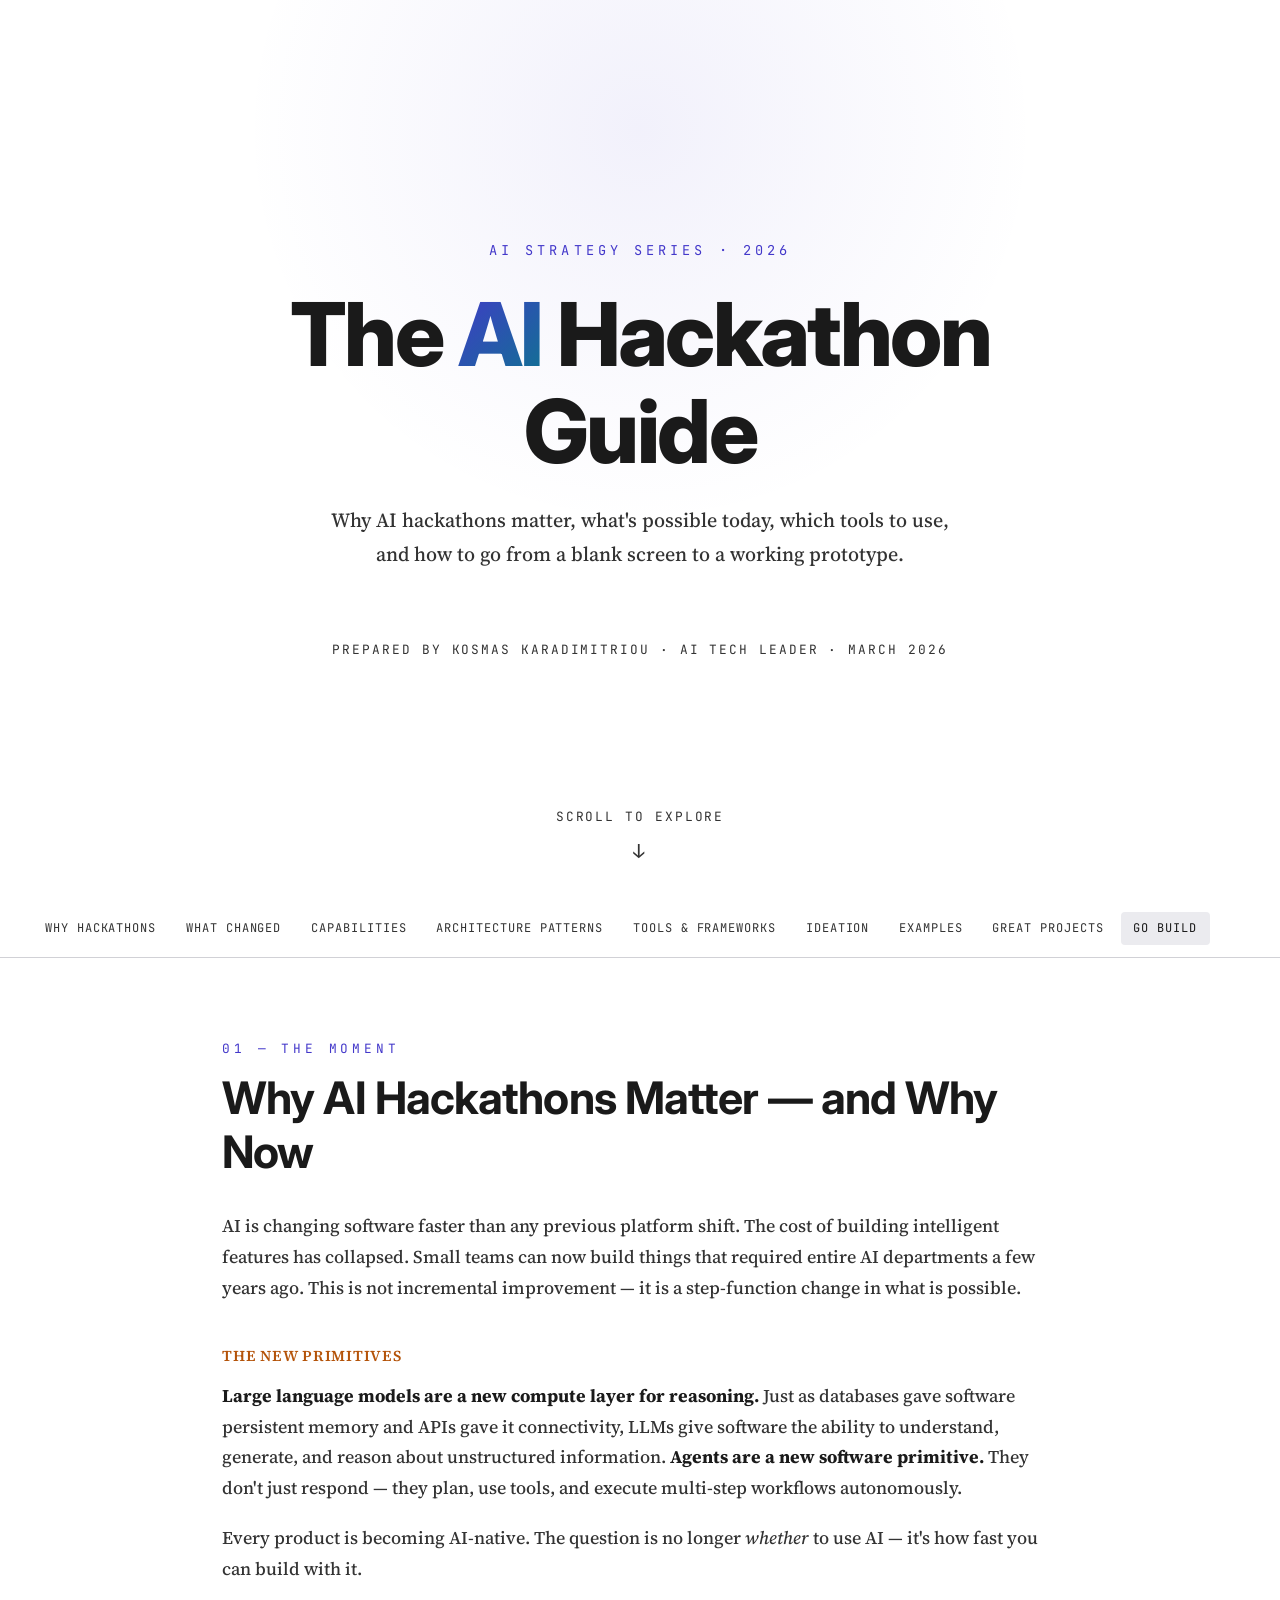
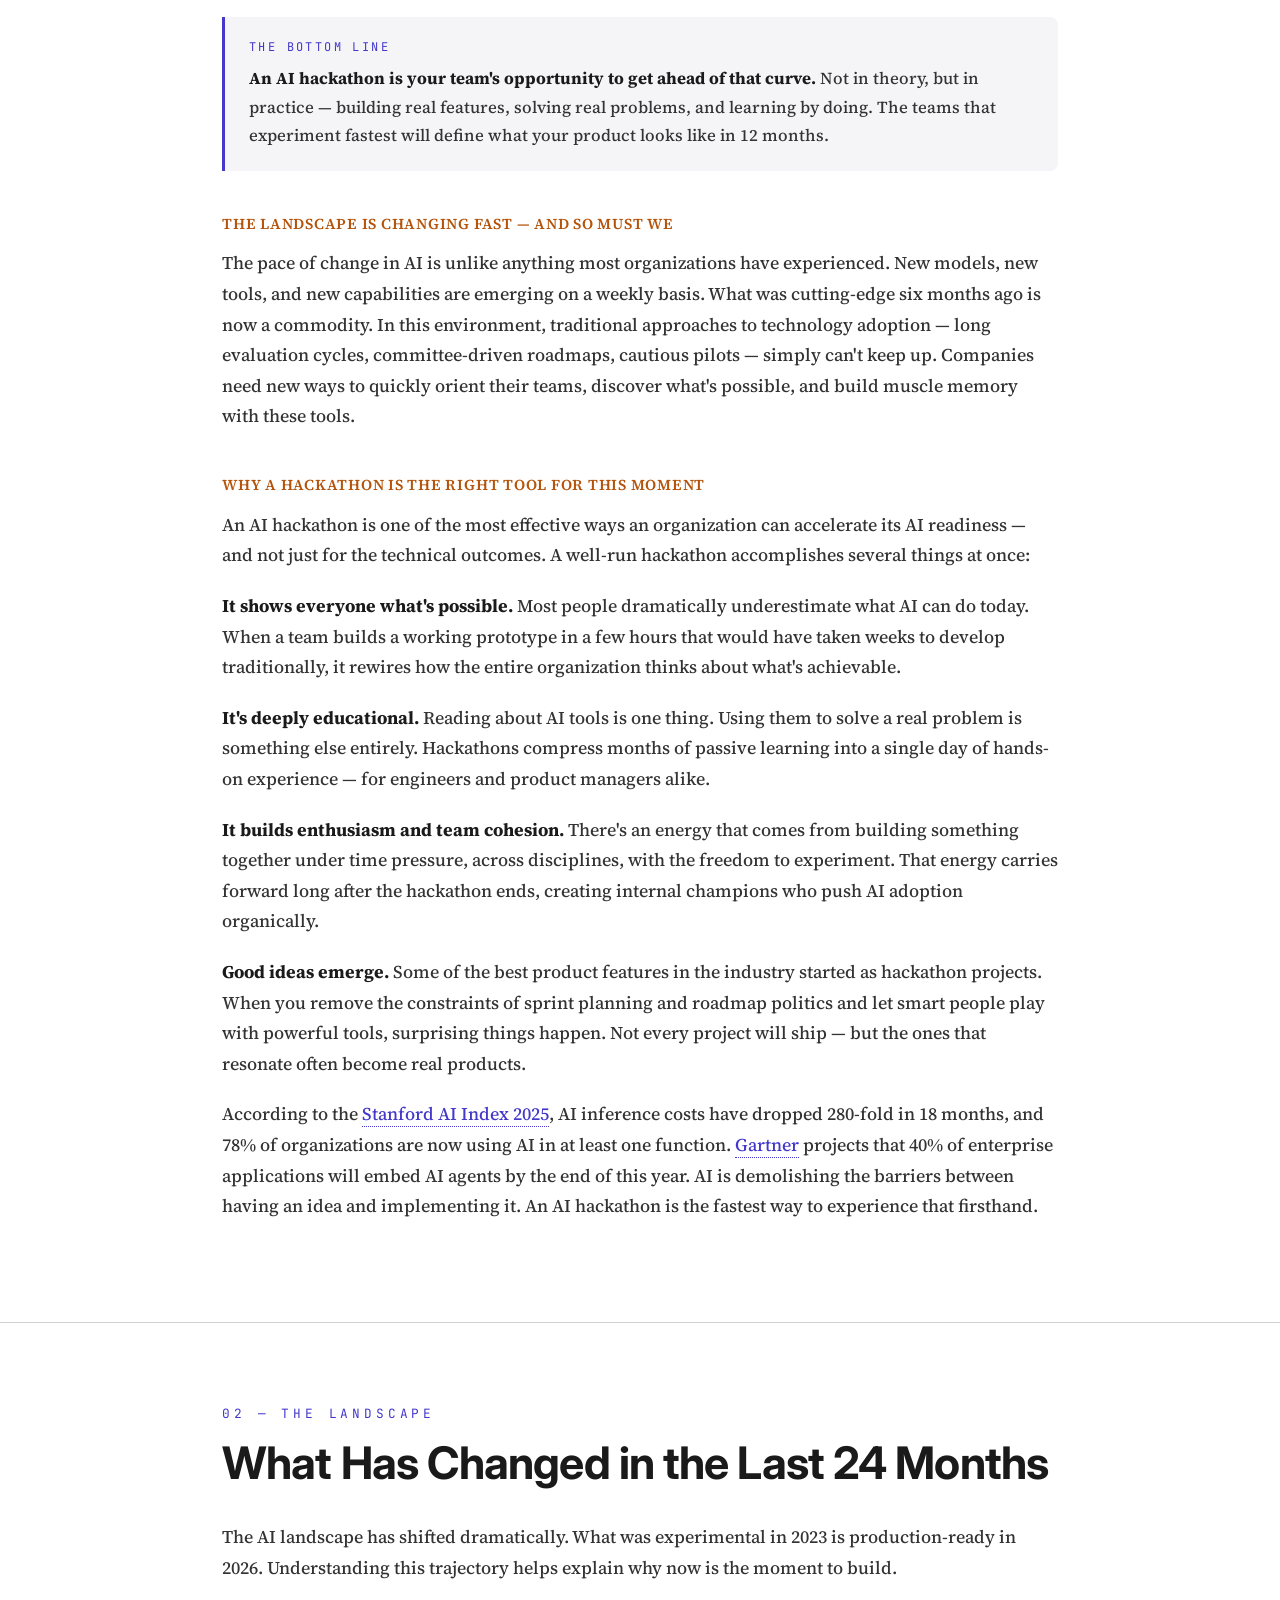
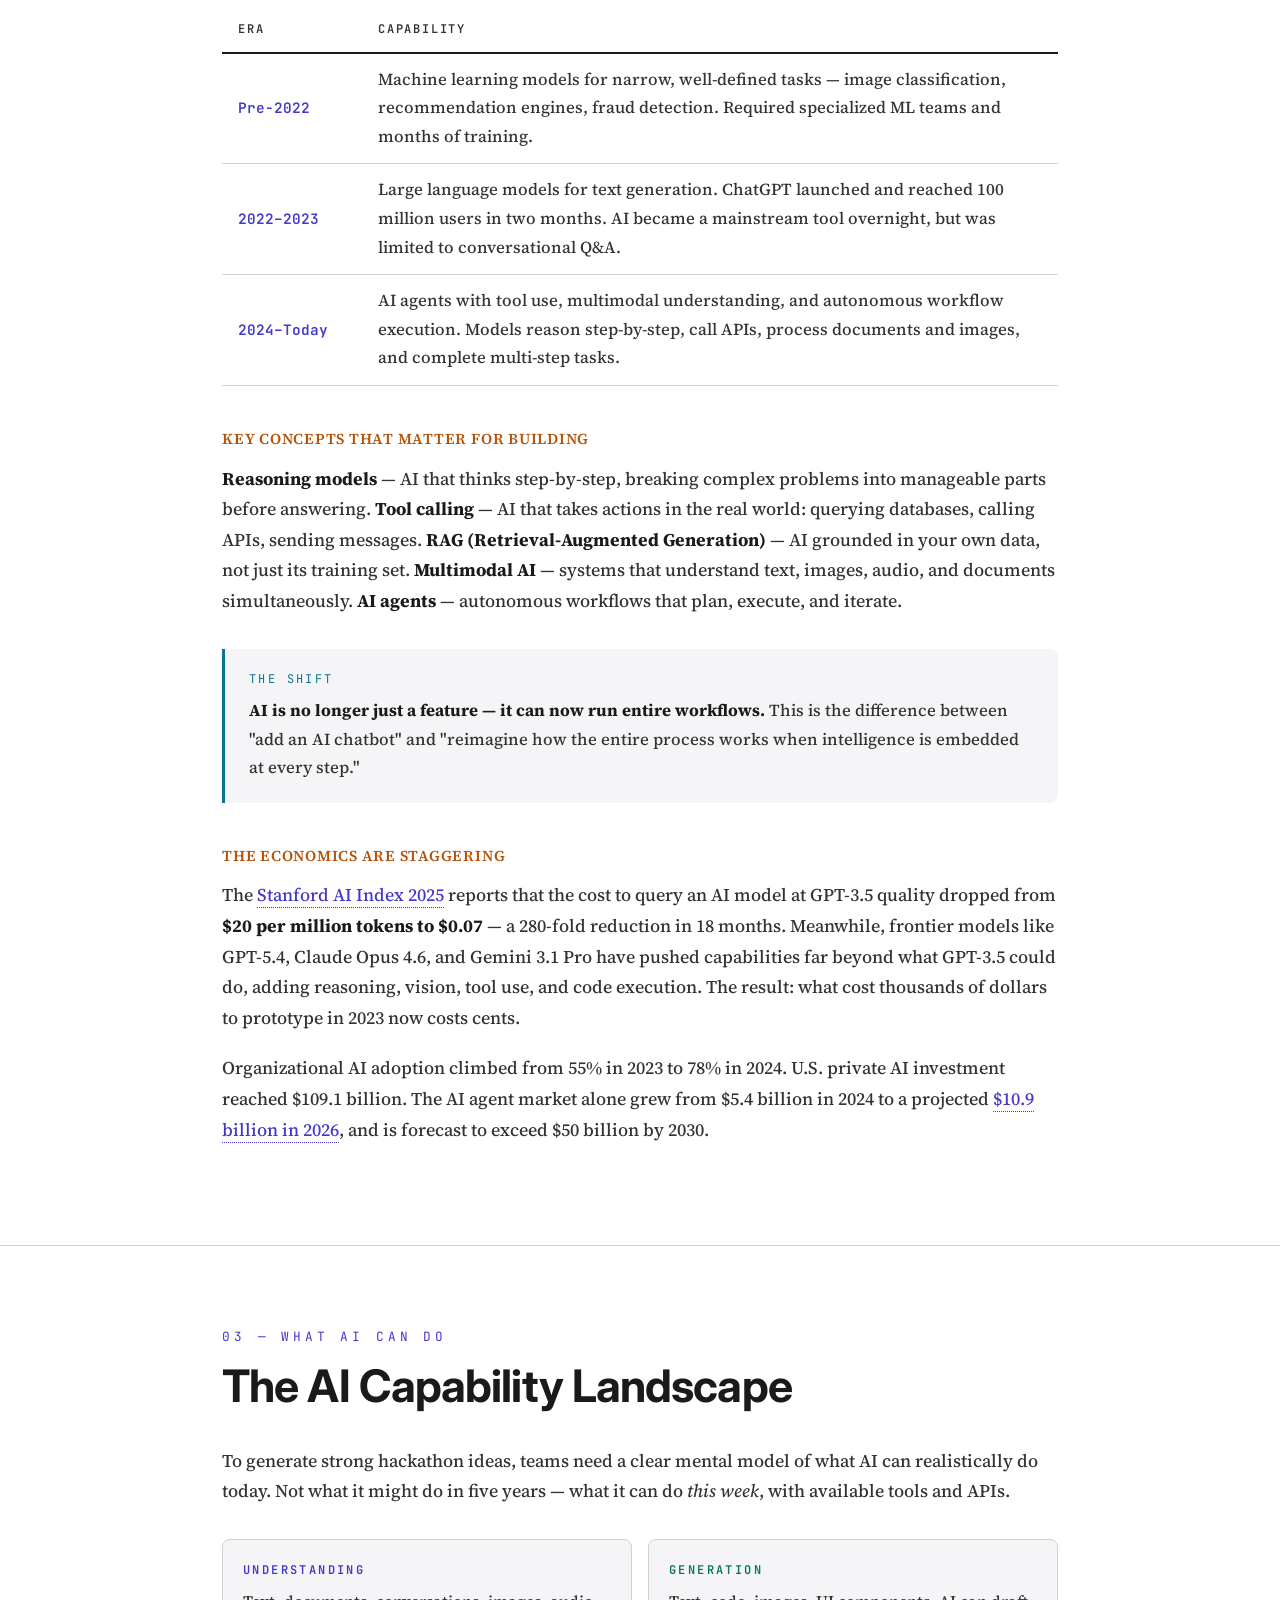
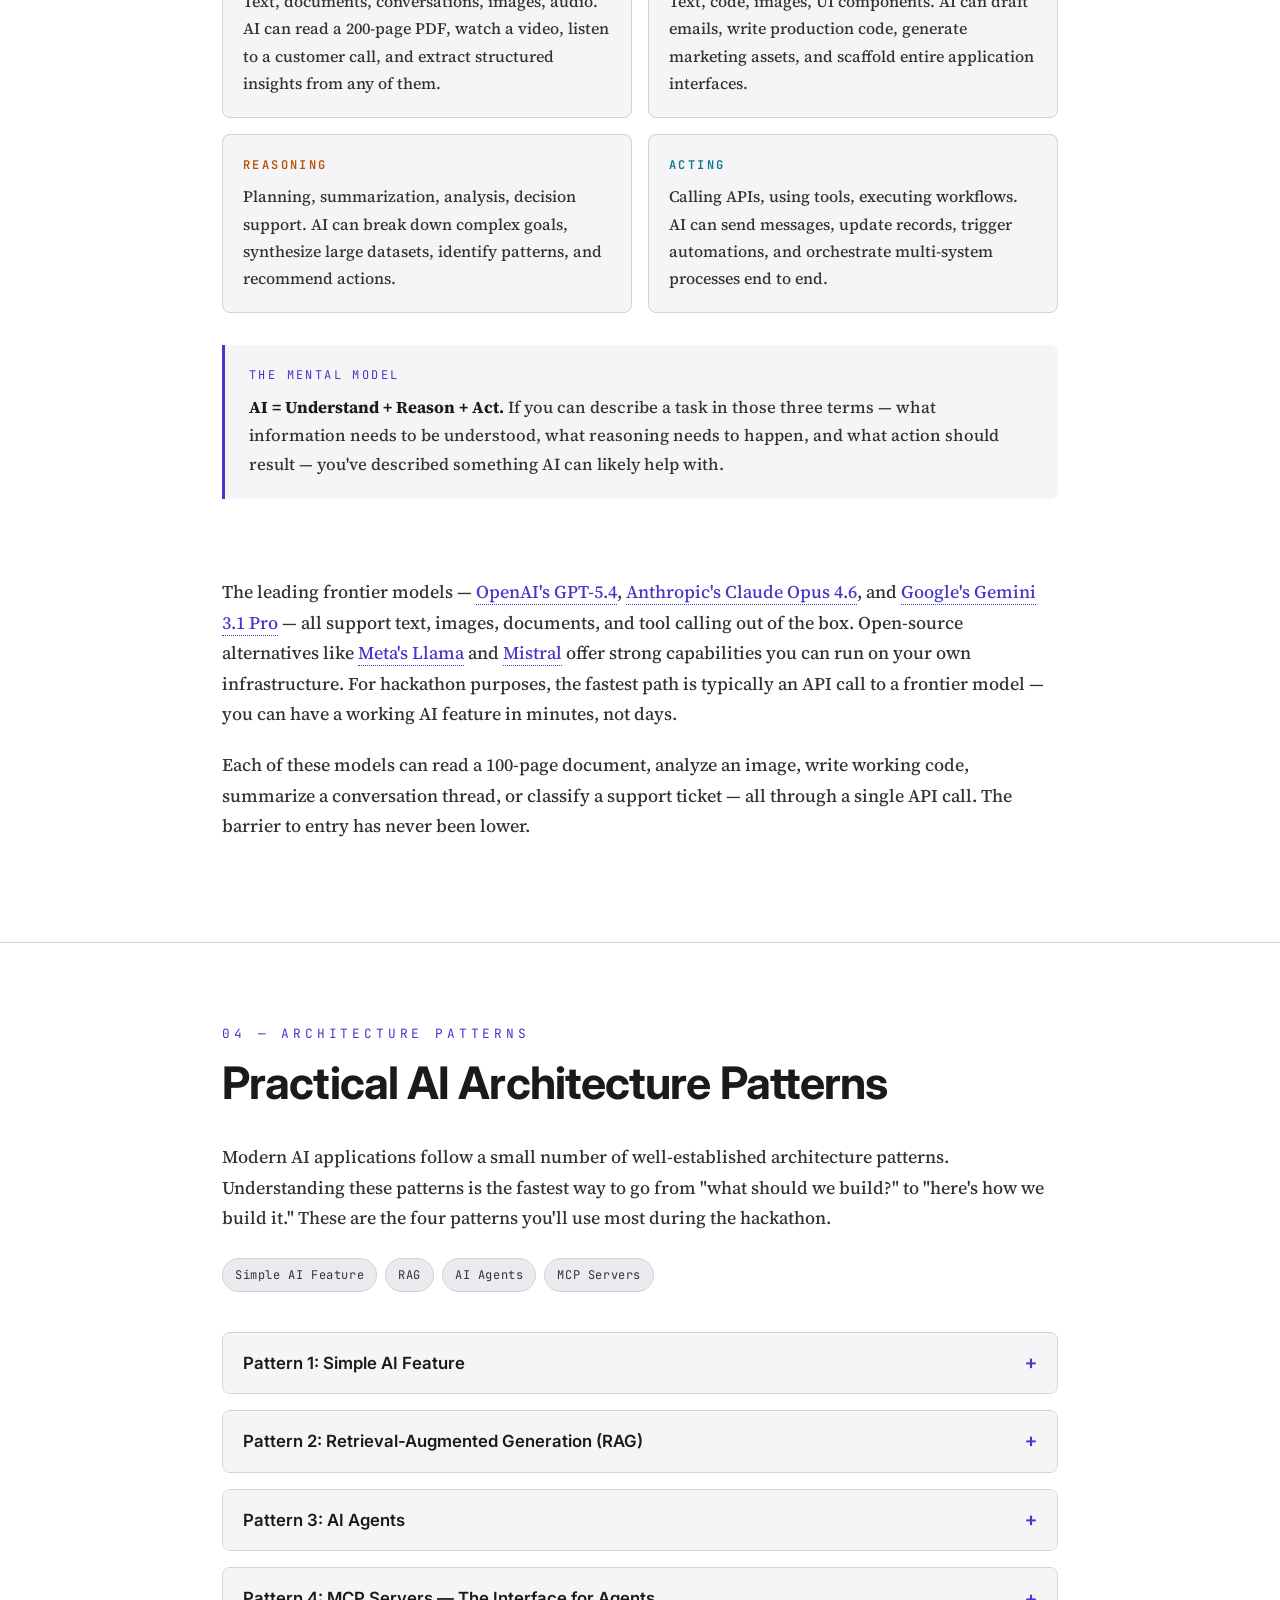
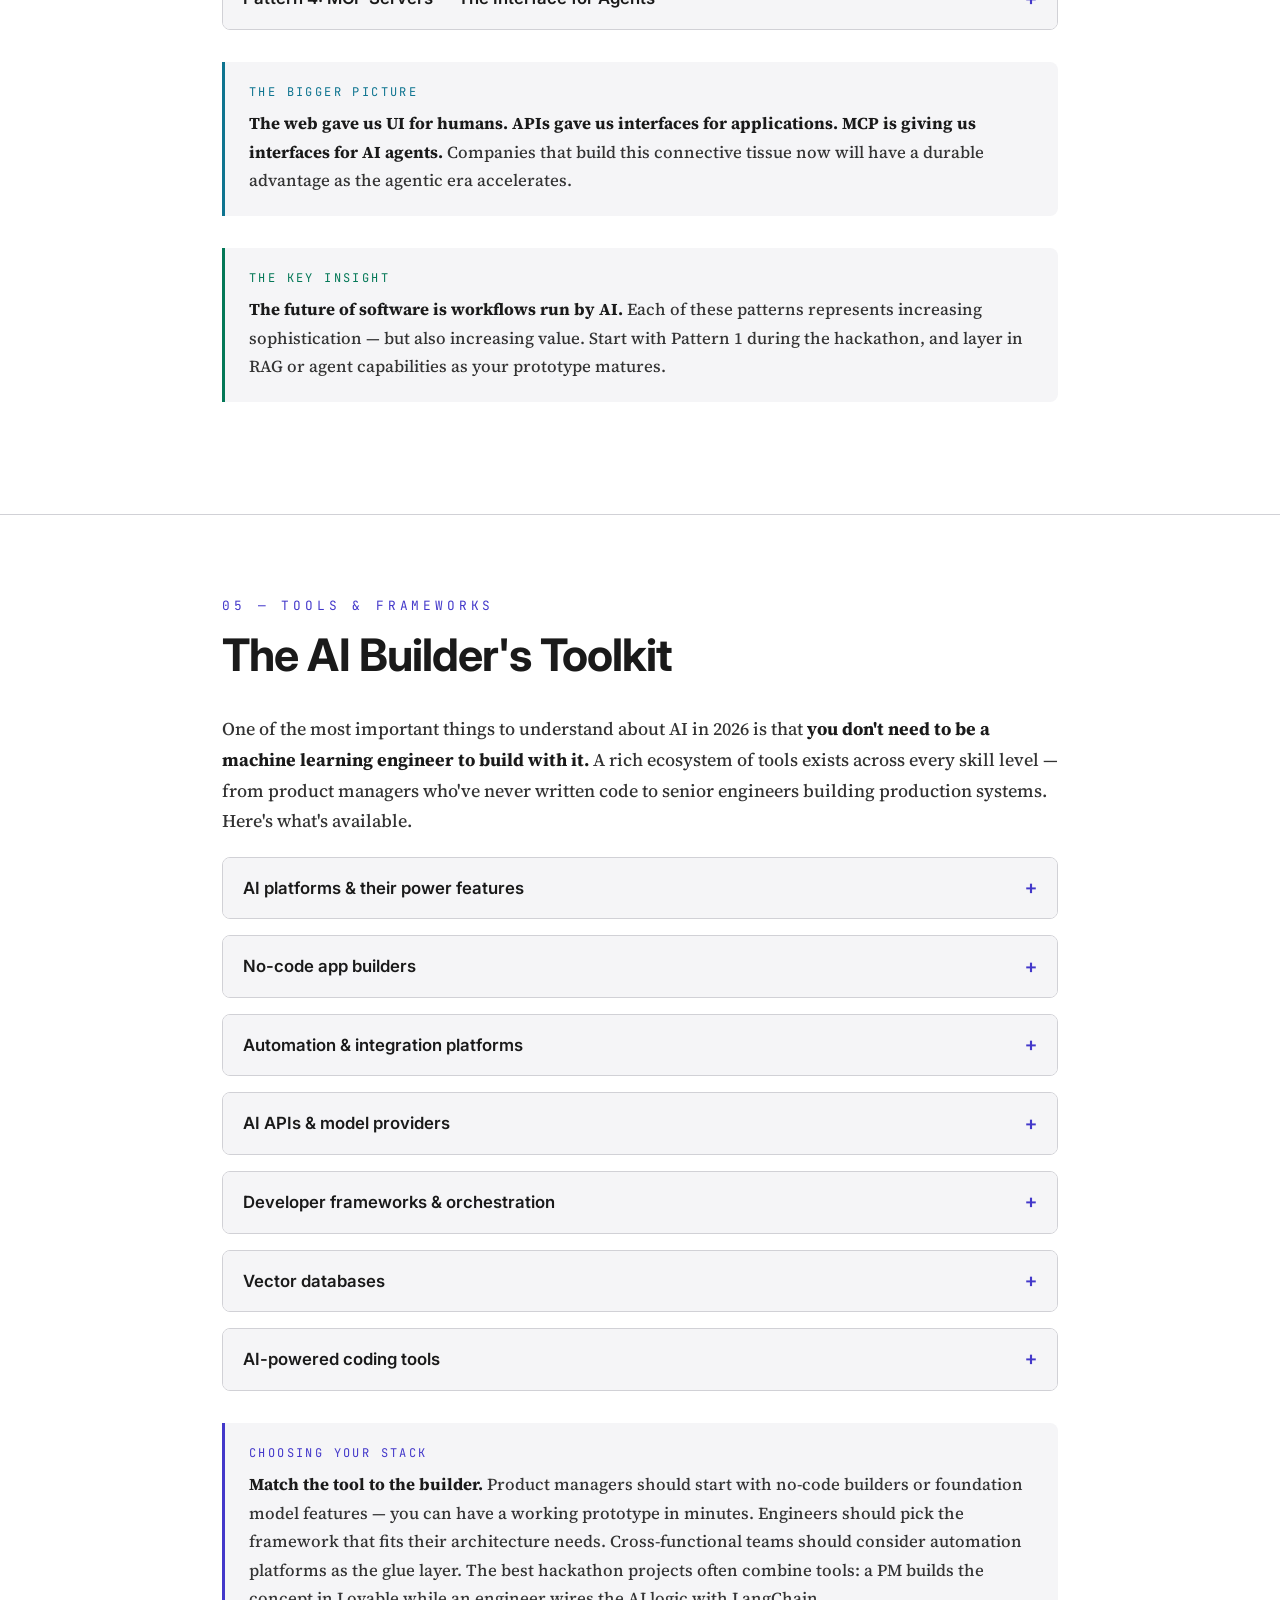
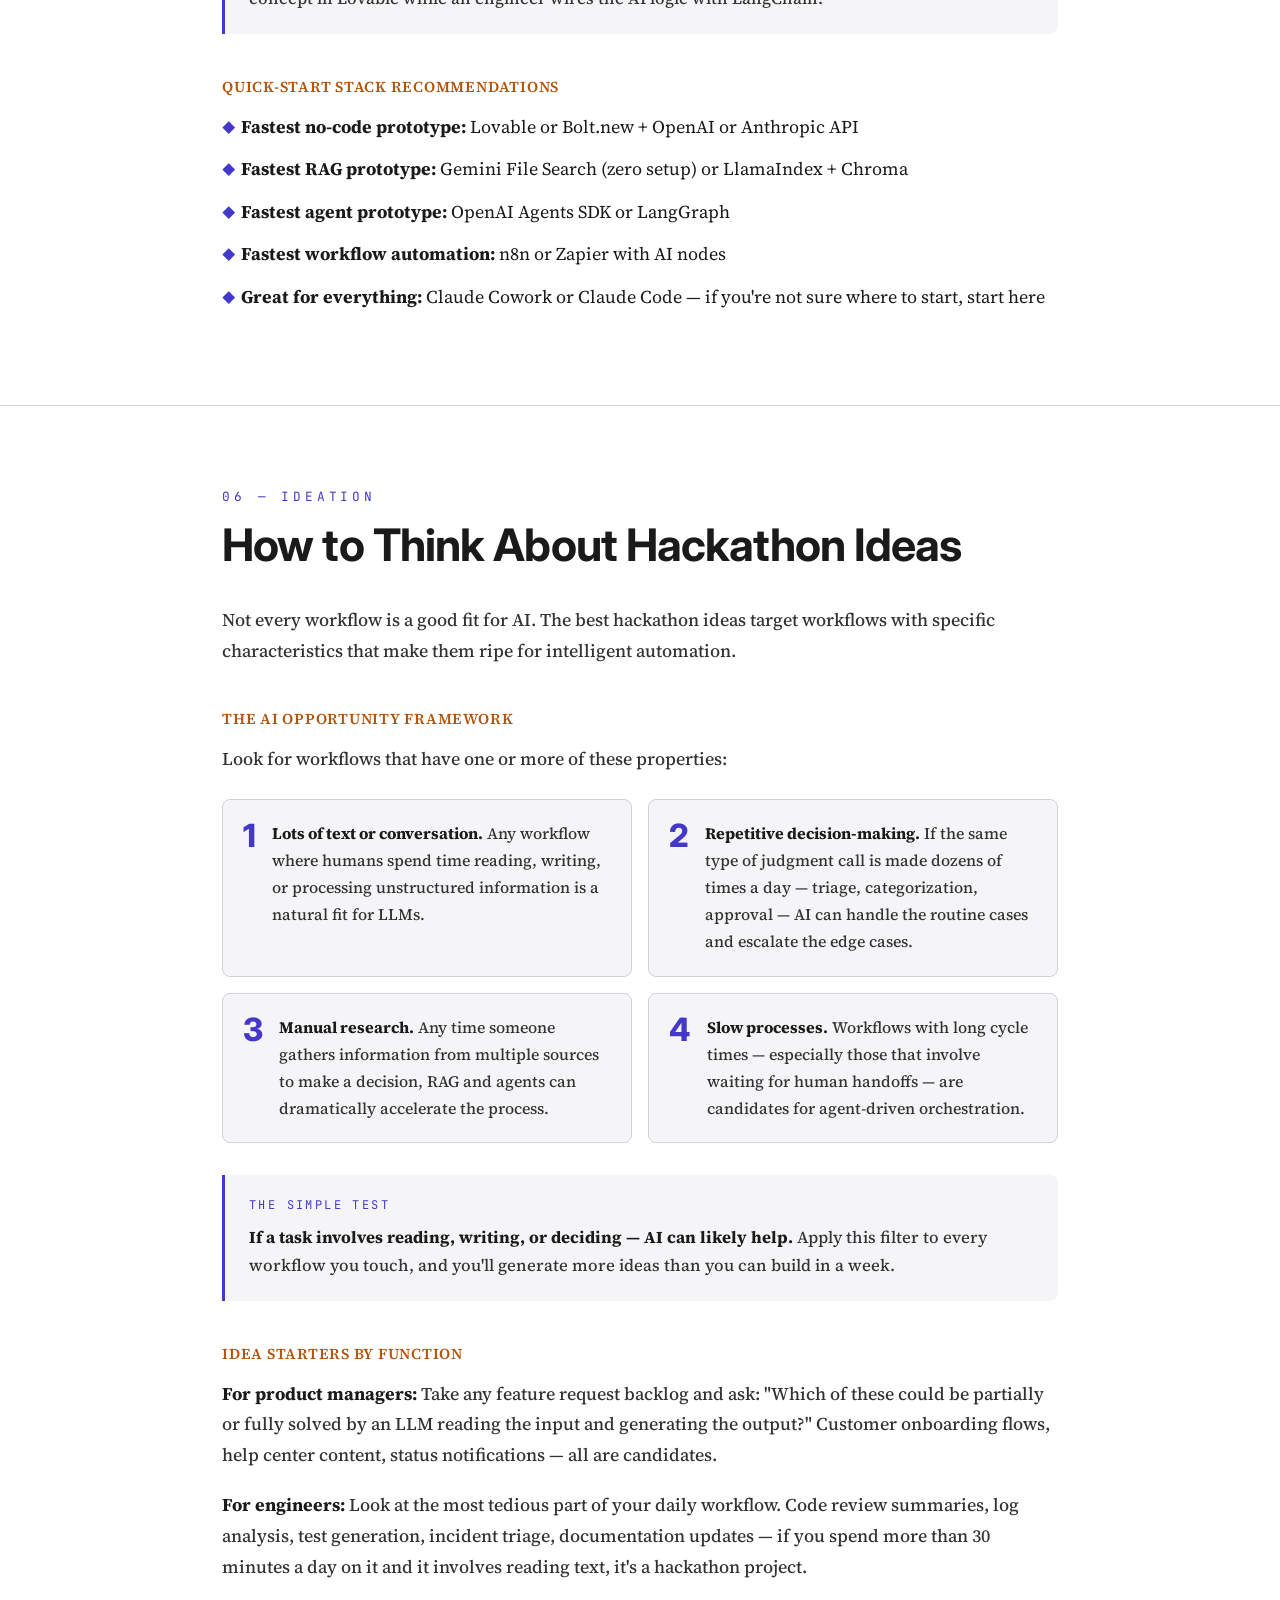
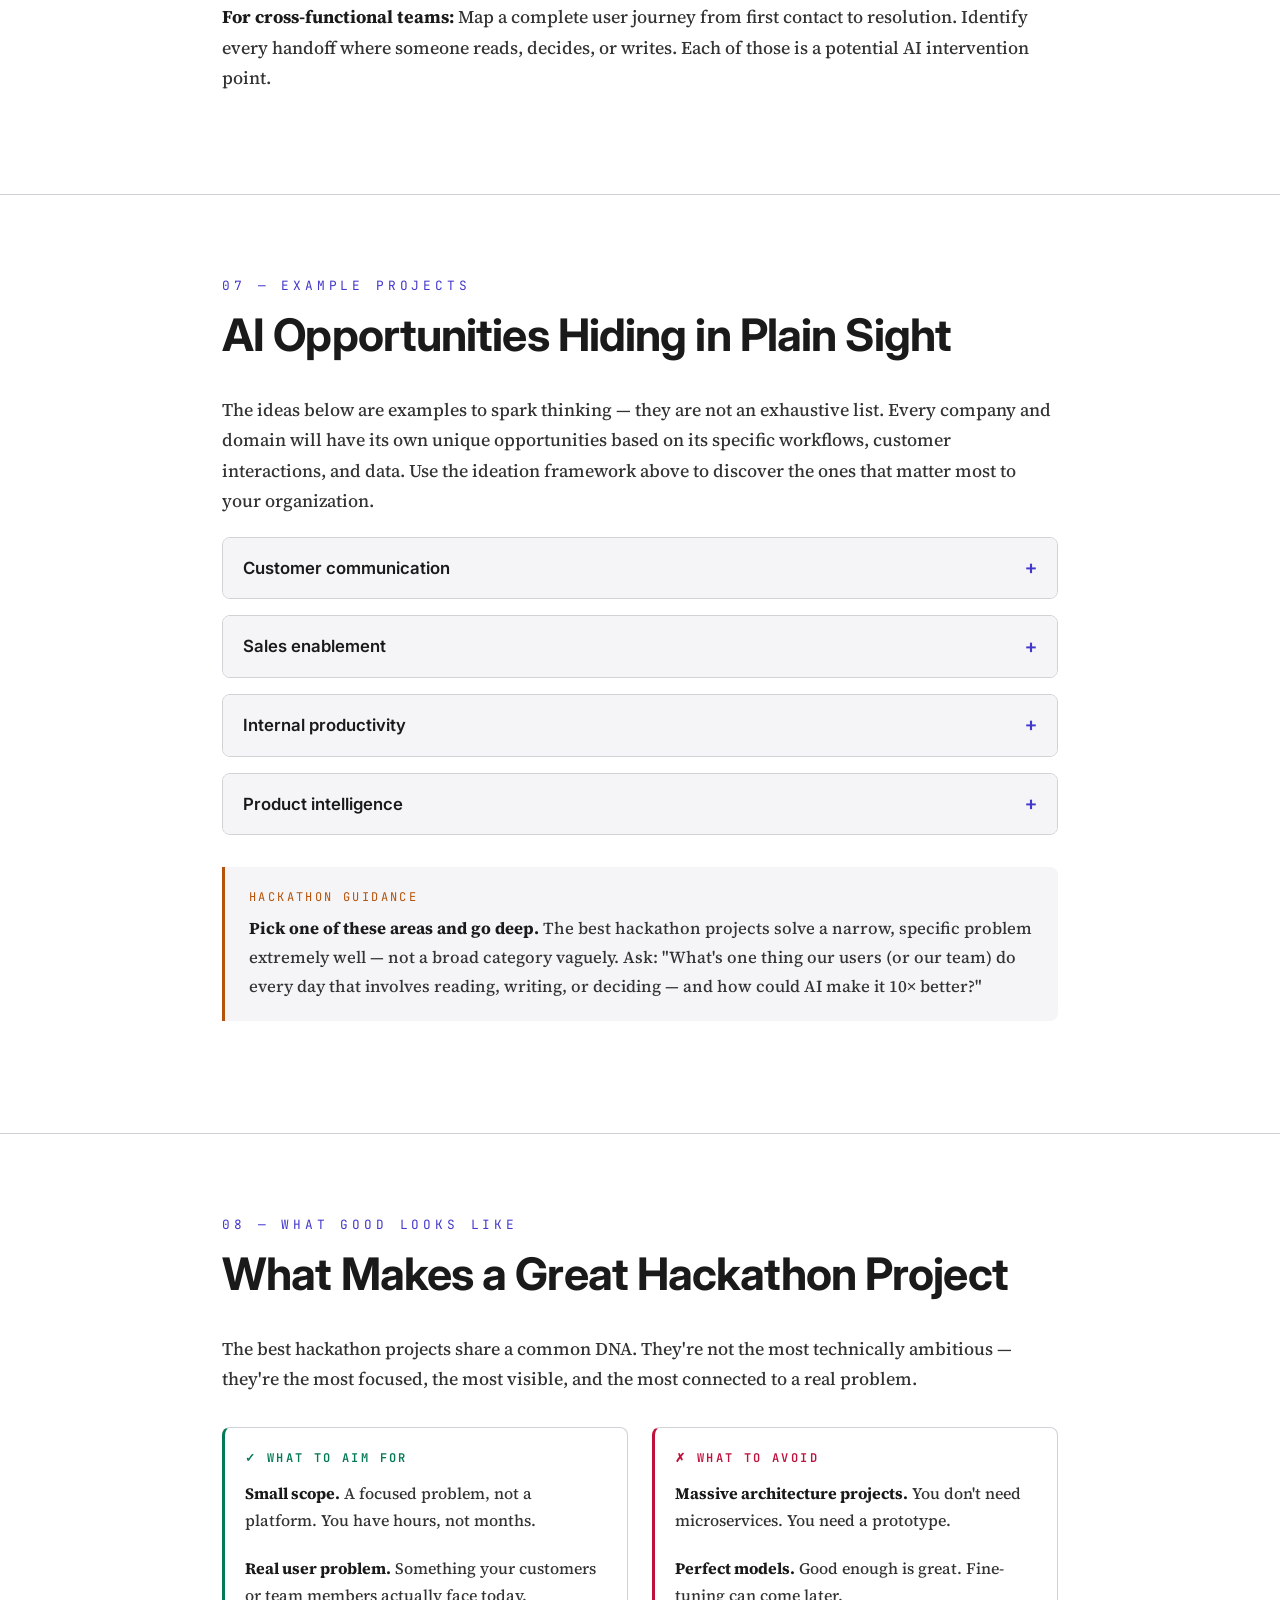
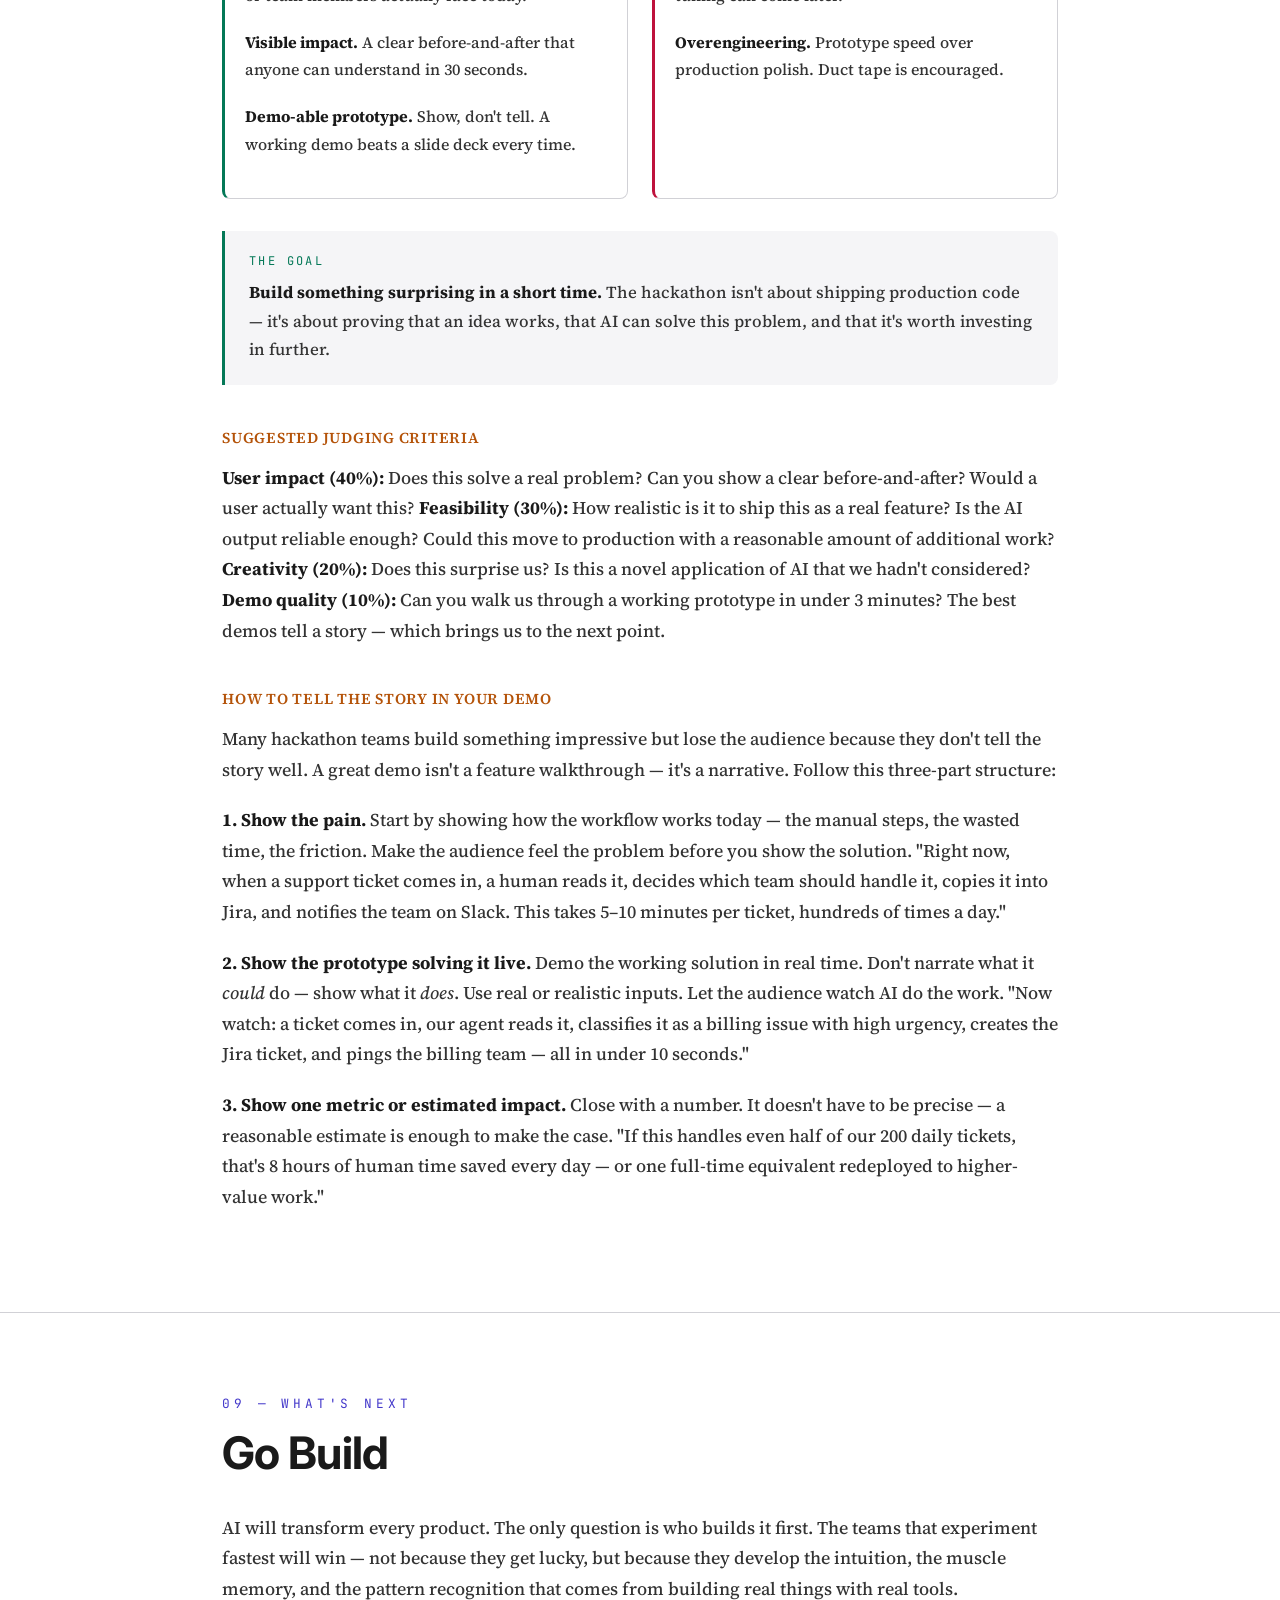
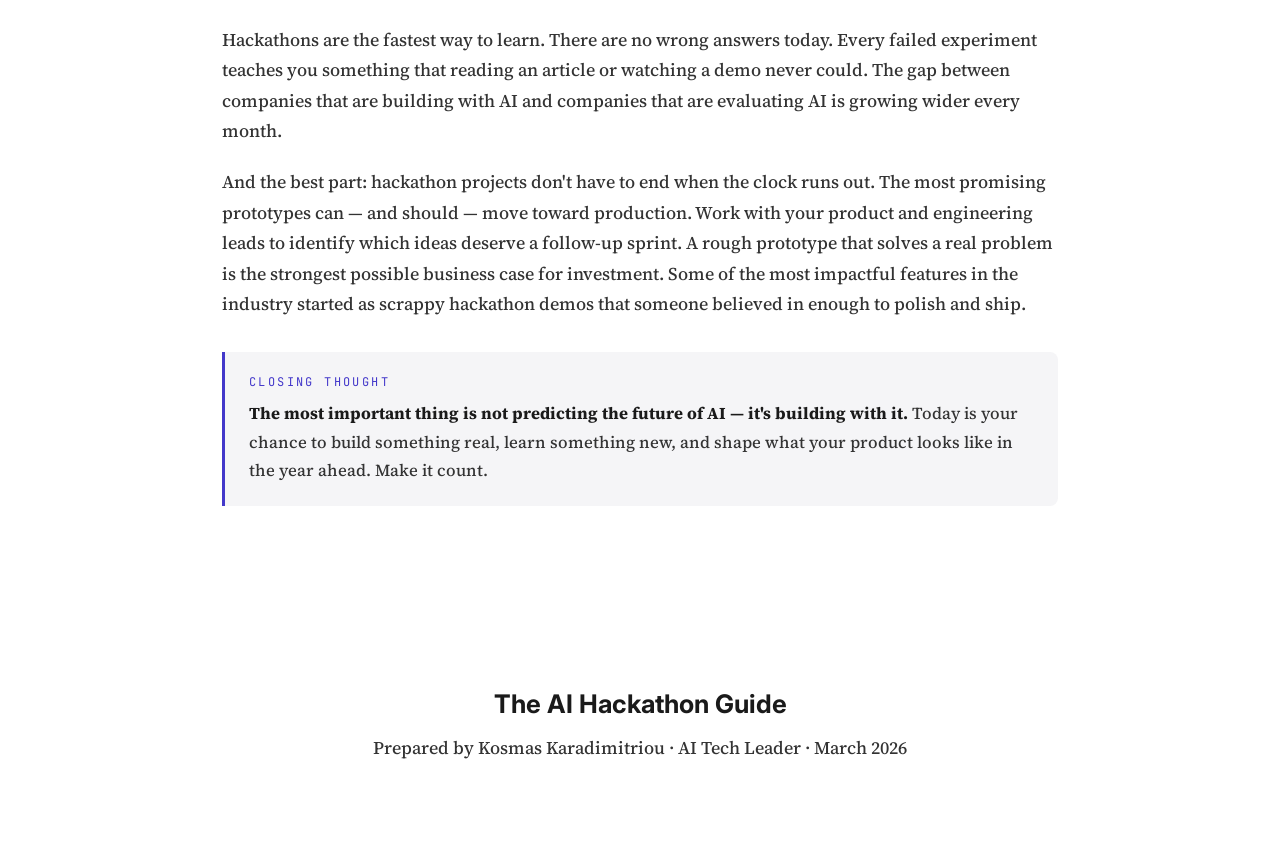
==== commit 5a73a168: "Extracted common theme into a template, that is reused across afticles" ====
--- a/ai-hackathon-guide/index.html
+++ b/ai-hackathon-guide/index.html
@@ -3,459 +3,9 @@
 <head>
 <meta charset="UTF-8">
 <meta name="viewport" content="width=device-width, initial-scale=1.0">
+<link rel="icon" href="favicon.svg" type="image/svg+xml">
 <title>The AI Hackathon Guide — From Idea to Prototype</title>
-<link href="https://fonts.googleapis.com/css2?family=Inter:wght@400;500;600;700;800&family=Source+Serif+4:ital,wght@0,400;0,500;0,600;0,700;1,400&family=JetBrains+Mono:wght@400;500&display=swap" rel="stylesheet">
-<style>
-  :root {
-    --bg: #ffffff;
-    --surface: #f5f5f7;
-    --surface-2: #ebebef;
-    --border: #d1d1d6;
-    --text: #1a1a1a;
-    --text-dim: #333333;
-    --accent: #4338ca;
-    --accent-glow: rgba(67,56,202,0.07);
-    --warm: #b45309;
-    --warm-glow: rgba(180,83,9,0.05);
-    --green: #047857;
-    --rose: #be123c;
-    --cyan: #0e7490;
-  }
-
-  * { margin:0; padding:0; box-sizing:border-box; }
-  html { scroll-behavior: smooth; }
-
-  body {
-    font-family: 'Source Serif 4', Georgia, 'Times New Roman', serif;
-    background: var(--bg);
-    color: var(--text);
-    line-height: 1.7;
-    font-size: 18px;
-    overflow-x: hidden;
-    -webkit-font-smoothing: antialiased;
-    -moz-osx-font-smoothing: grayscale;
-  }
-
-  ::-webkit-scrollbar { width: 6px; }
-  ::-webkit-scrollbar-track { background: var(--bg); }
-  ::-webkit-scrollbar-thumb { background: var(--border); border-radius: 3px; }
-
-  /* ── Hero ── */
-  .hero {
-    min-height: 100vh;
-    display: flex; flex-direction: column;
-    justify-content: center; align-items: center;
-    text-align: center; padding: 2rem;
-    position: relative; overflow: hidden;
-  }
-
-  .hero::before {
-    content: '';
-    position: absolute; top: -30%; left: 50%;
-    transform: translateX(-50%);
-    width: 800px; height: 800px;
-    background: radial-gradient(circle, var(--accent-glow) 0%, transparent 70%);
-    pointer-events: none;
-    animation: pulse 8s ease-in-out infinite;
-  }
-
-  @keyframes pulse {
-    0%, 100% { opacity: 0.5; transform: translateX(-50%) scale(1); }
-    50% { opacity: 1; transform: translateX(-50%) scale(1.15); }
-  }
-
-  .hero-label {
-    font-family: 'JetBrains Mono', monospace;
-    font-size: 0.85rem; letter-spacing: 0.3em;
-    text-transform: uppercase; color: var(--accent);
-    margin-bottom: 1.5rem; position: relative;
-  }
-
-  .hero h1 {
-    font-family: 'Inter', sans-serif;
-    font-size: clamp(3rem, 8vw, 5.5rem);
-    font-weight: 800; line-height: 1.1;
-    letter-spacing: -0.03em;
-    position: relative; max-width: 900px;
-  }
-
-  .hero h1 em {
-    font-style: normal;
-    background: linear-gradient(135deg, var(--accent), var(--cyan));
-    -webkit-background-clip: text; background-clip: text;
-    -webkit-text-fill-color: transparent;
-  }
-
-  .hero-sub {
-    font-size: 1.25rem; color: var(--text-dim);
-    margin-top: 1.5rem; max-width: 640px;
-    position: relative; font-weight: 500;
-  }
-
-  .hero-meta {
-    margin-top: 3rem;
-    font-family: 'JetBrains Mono', monospace;
-    font-size: 0.8rem; color: var(--text-dim);
-    letter-spacing: 0.15em; text-transform: uppercase;
-    position: relative;
-  }
-
-  .scroll-hint {
-    position: absolute; bottom: 2rem; left: 50%;
-    transform: translateX(-50%);
-    display: flex; flex-direction: column;
-    align-items: center; gap: 0.5rem;
-    color: var(--text-dim); font-size: 0.8rem;
-    letter-spacing: 0.15em; text-transform: uppercase;
-    font-family: 'JetBrains Mono', monospace;
-    animation: float 2.5s ease-in-out infinite;
-  }
-
-  @keyframes float {
-    0%, 100% { transform: translateX(-50%) translateY(0); }
-    50% { transform: translateX(-50%) translateY(8px); }
-  }
-
-  .scroll-hint .arrow { font-size: 1.2rem; }
-
-  /* ── Navigation ── */
-  .toc {
-    position: sticky; top: 0; z-index: 100;
-    background: rgba(255,255,255,0.92);
-    backdrop-filter: blur(20px);
-    border-bottom: 1px solid var(--border);
-    padding: 0.75rem 2rem;
-    overflow-x: auto; white-space: nowrap;
-    display: flex; gap: 0.25rem; align-items: center;
-  }
-
-  .toc a {
-    font-family: 'JetBrains Mono', monospace;
-    font-size: 0.75rem; letter-spacing: 0.08em;
-    text-transform: uppercase; color: var(--text-dim);
-    text-decoration: none; padding: 0.4rem 0.8rem;
-    border-radius: 4px; transition: all 0.25s; flex-shrink: 0;
-  }
-
-  .toc a:hover, .toc a.active {
-    color: var(--text); background: var(--surface-2);
-  }
-
-  /* ── Content Structure ── */
-  .container { max-width: 900px; margin: 0 auto; padding: 0 2rem; }
-
-  section { padding: 5rem 0; border-bottom: 1px solid var(--border); }
-  section:last-child { border-bottom: none; }
-
-  .section-number {
-    font-family: 'JetBrains Mono', monospace;
-    font-size: 0.8rem; letter-spacing: 0.3em;
-    text-transform: uppercase; color: var(--accent);
-    margin-bottom: 0.75rem; display: block;
-  }
-
-  h2 {
-    font-family: 'Inter', sans-serif;
-    font-size: clamp(2rem, 5vw, 2.8rem);
-    font-weight: 700; line-height: 1.2;
-    letter-spacing: -0.02em; margin-bottom: 2rem;
-  }
-
-  h3 {
-    font-family: 'Inter', sans-serif;
-    font-size: 1.6rem; font-weight: 700;
-    margin-top: 3rem; margin-bottom: 1rem; color: var(--text);
-  }
-
-  h4 {
-    font-size: 0.95rem; font-weight: 600;
-    letter-spacing: 0.05em; text-transform: uppercase;
-    color: var(--warm); margin-top: 2.5rem; margin-bottom: 0.75rem;
-  }
-
-  p {
-    color: var(--text-dim); margin-bottom: 1.25rem;
-    font-size: 1.125rem; font-weight: 500;
-  }
-
-  p strong { color: var(--text); font-weight: 700; }
-
-  /* ── Callout Boxes ── */
-  .callout {
-    background: var(--surface);
-    border-left: 3px solid var(--accent);
-    padding: 1.25rem 1.5rem; margin: 2rem 0;
-    border-radius: 0 8px 8px 0;
-  }
-  .callout.warm { border-left-color: var(--warm); }
-  .callout.green { border-left-color: var(--green); }
-  .callout.rose { border-left-color: var(--rose); }
-  .callout.cyan { border-left-color: var(--cyan); }
-
-  .callout p { margin-bottom: 0; font-size: 1.05rem; }
-  .callout p:not(:last-child) { margin-bottom: 0.75rem; }
-
-  .callout-label {
-    font-family: 'JetBrains Mono', monospace;
-    font-size: 0.75rem; letter-spacing: 0.2em;
-    text-transform: uppercase; color: var(--accent);
-    margin-bottom: 0.5rem; display: block;
-  }
-  .callout.warm .callout-label { color: var(--warm); }
-  .callout.green .callout-label { color: var(--green); }
-  .callout.rose .callout-label { color: var(--rose); }
-  .callout.cyan .callout-label { color: var(--cyan); }
-
-  /* ── Stat Grid ── */
-  .stat-grid {
-    display: grid;
-    grid-template-columns: repeat(auto-fit, minmax(180px, 1fr));
-    gap: 1rem; margin: 2rem 0;
-  }
-
-  .stat-card {
-    background: var(--surface);
-    border: 1px solid var(--border);
-    border-radius: 8px; padding: 1.25rem; text-align: center;
-  }
-
-  .stat-card .number {
-    font-family: 'Inter', sans-serif;
-    font-size: 2.4rem; font-weight: 800;
-    color: var(--text); line-height: 1; margin-bottom: 0.4rem;
-  }
-  .stat-card .number.accent { color: var(--accent); }
-  .stat-card .number.warm { color: var(--warm); }
-  .stat-card .number.green { color: var(--green); }
-  .stat-card .number.rose { color: var(--rose); }
-  .stat-card .number.cyan { color: var(--cyan); }
-
-  .stat-card .label {
-    font-size: 0.85rem; color: var(--text-dim);
-    letter-spacing: 0.03em; font-weight: 500;
-  }
-
-  /* ── Sub-topic pills ── */
-  .sub-topics {
-    display: flex; flex-wrap: wrap; gap: 0.5rem;
-    margin: 1.5rem 0 2.5rem;
-  }
-
-  .sub-topic-pill {
-    font-family: 'JetBrains Mono', monospace;
-    font-size: 0.75rem; letter-spacing: 0.05em;
-    padding: 0.35rem 0.75rem;
-    background: var(--surface-2); border: 1px solid var(--border);
-    border-radius: 100px; color: var(--text-dim);
-    cursor: pointer; transition: all 0.25s; text-decoration: none;
-  }
-  .sub-topic-pill:hover {
-    border-color: var(--accent); color: var(--text);
-    background: var(--accent-glow);
-  }
-
-  /* ── Pattern Diagram ── */
-  .pattern-diagram {
-    background: var(--surface); border: 1px solid var(--border);
-    border-radius: 8px; padding: 1.5rem 2rem; margin: 1.5rem 0;
-    font-family: 'JetBrains Mono', monospace;
-    font-size: 0.95rem; color: var(--accent);
-    letter-spacing: 0.05em; text-align: center;
-    line-height: 2;
-  }
-
-  .pattern-diagram .flow-label {
-    font-family: 'Inter', sans-serif;
-    font-size: 0.75rem; font-weight: 600;
-    text-transform: uppercase; letter-spacing: 0.15em;
-    color: var(--text-dim); margin-bottom: 0.5rem;
-    display: block;
-  }
-
-  /* ── Capability Cards ── */
-  .cap-grid {
-    display: grid; grid-template-columns: 1fr 1fr;
-    gap: 1rem; margin: 2rem 0;
-  }
-
-  .cap-card {
-    border: 1px solid var(--border);
-    border-radius: 8px; padding: 1.25rem;
-    background: var(--surface);
-  }
-
-  .cap-card .cap-label {
-    font-family: 'JetBrains Mono', monospace;
-    font-size: 0.75rem; font-weight: 600;
-    letter-spacing: 0.2em; text-transform: uppercase;
-    margin-bottom: 0.5rem;
-  }
-
-  .cap-card p { font-size: 1rem; margin-bottom: 0; }
-
-  /* ── Two Column ── */
-  .two-col {
-    display: grid; grid-template-columns: 1fr 1fr;
-    gap: 1.5rem; margin: 2rem 0;
-  }
-
-  .col-card {
-    border: 1px solid var(--border);
-    border-radius: 8px; padding: 1.25rem;
-  }
-
-  .col-card.do-card { border-left: 3px solid var(--green); }
-  .col-card.dont-card { border-left: 3px solid var(--rose); }
-
-  .col-card .col-label {
-    font-family: 'JetBrains Mono', monospace;
-    font-size: 0.75rem; font-weight: 600;
-    letter-spacing: 0.2em; text-transform: uppercase;
-    margin-bottom: 0.75rem;
-  }
-
-  .col-card.do-card .col-label { color: var(--green); }
-  .col-card.dont-card .col-label { color: var(--rose); }
-  .col-card p { font-size: 1rem; }
-
-  /* ── Era Table ── */
-  .era-table {
-    width: 100%; border-collapse: collapse; margin: 1.5rem 0;
-  }
-
-  .era-table th {
-    font-family: 'JetBrains Mono', monospace;
-    font-size: 0.75rem; font-weight: 600;
-    letter-spacing: 0.15em; text-transform: uppercase;
-    color: var(--text-dim); text-align: left;
-    padding: 0.75rem 1rem; border-bottom: 2px solid var(--text);
-  }
-
-  .era-table td {
-    padding: 0.75rem 1rem; font-size: 1.05rem;
-    border-bottom: 1px solid var(--border);
-    color: var(--text-dim); font-weight: 500;
-  }
-
-  .era-table td:first-child {
-    font-family: 'JetBrains Mono', monospace;
-    font-size: 0.9rem; font-weight: 600;
-    color: var(--accent); white-space: nowrap; width: 140px;
-  }
-
-  /* ── Disclosure / accordion ── */
-  .disclosure {
-    border: 1px solid var(--border);
-    border-radius: 8px;
-    margin: 1rem 0;
-    background: var(--bg);
-    overflow: hidden;
-  }
-
-  .disclosure-summary {
-    list-style: none;
-    cursor: pointer;
-    display: flex;
-    align-items: center;
-    justify-content: space-between;
-    gap: 1rem;
-    padding: 1rem 1.25rem;
-    font-family: 'Inter', sans-serif;
-    font-weight: 600;
-    font-size: 1.05rem;
-    color: var(--text);
-    background: var(--surface);
-    transition: background 0.2s;
-  }
-
-  .disclosure-summary::-webkit-details-marker { display: none; }
-
-  .disclosure-summary::after {
-    content: '+';
-    font-family: 'JetBrains Mono', monospace;
-    font-size: 1.25rem;
-    font-weight: 500;
-    color: var(--accent);
-    flex-shrink: 0;
-    line-height: 1;
-  }
-
-  .disclosure[open] .disclosure-summary::after { content: '−'; }
-
-  .disclosure-summary:hover { background: var(--surface-2); }
-
-  .disclosure-summary:focus-visible {
-    outline: 2px solid var(--accent);
-    outline-offset: 2px;
-    z-index: 1;
-    position: relative;
-  }
-
-  .disclosure-body {
-    padding: 1.25rem 1.5rem 1.5rem;
-    border-top: 1px solid var(--border);
-  }
-
-  .disclosure-body > p:first-child,
-  .disclosure-body > .pattern-diagram:first-child { margin-top: 0; }
-
-  .disclosure-body h3 {
-    font-size: 1.35rem;
-    margin-top: 0;
-    margin-bottom: 1rem;
-  }
-
-  .disclosure-body h4 {
-    margin-top: 1.5rem;
-  }
-
-  .disclosure-body h4:first-child { margin-top: 0; }
-
-  .tool-list p { margin-bottom: 0.65rem; }
-  .tool-list p:last-child { margin-bottom: 0; }
-
-  /* ── Separator ── */
-  .sep { width: 60px; height: 2px; background: var(--border); margin: 3rem 0; }
-
-  /* ── Ideation Grid ── */
-  .ideation-grid {
-    display: grid; grid-template-columns: 1fr 1fr;
-    gap: 1rem; margin: 1.5rem 0;
-  }
-
-  .ideation-item {
-    display: flex; align-items: flex-start; gap: 1rem;
-    background: var(--surface); border: 1px solid var(--border);
-    border-radius: 8px; padding: 1.25rem;
-  }
-
-  .ideation-item .ideation-num {
-    font-family: 'Inter', sans-serif;
-    font-size: 2rem; font-weight: 800;
-    color: var(--accent); line-height: 1; flex-shrink: 0;
-  }
-
-  .ideation-item p { font-size: 1rem; margin: 0; }
-
-  /* ── Footer ── */
-  .footer {
-    text-align: center; padding: 4rem 2rem;
-    color: var(--text-dim); font-size: 0.9rem; font-weight: 500;
-  }
-
-  .footer .logo-text {
-    font-family: 'Inter', sans-serif;
-    font-size: 1.6rem; font-weight: 700;
-    color: var(--text); margin-bottom: 0.5rem;
-  }
-
-  /* ── Responsive ── */
-  @media (max-width: 640px) {
-    .stat-grid, .cap-grid, .two-col, .ideation-grid { grid-template-columns: 1fr; }
-    section { padding: 3rem 0; }
-    .container { padding: 0 1.25rem; }
-  }
-</style>
+<link rel="stylesheet" href="../assets/theme.css">
 </head>
 <body>
 
@@ -965,69 +515,7 @@
 </div>
 
 <!-- ═══════════════════ SCRIPTS ═══════════════════ -->
-<script>
-const sections = document.querySelectorAll('section[id]');
-const navLinks = document.querySelectorAll('.toc a');
-
-const observer = new IntersectionObserver((entries) => {
-  entries.forEach(entry => {
-    if (entry.isIntersecting) {
-      navLinks.forEach(link => link.classList.remove('active'));
-      const activeLink = document.querySelector(`.toc a[href="#${entry.target.id}"]`);
-      if (activeLink) activeLink.classList.add('active');
-    }
-  });
-}, { rootMargin: '-20% 0px -75% 0px' });
-
-sections.forEach(section => observer.observe(section));
-
-const fadeObserver = new IntersectionObserver((entries) => {
-  entries.forEach(entry => {
-    if (entry.isIntersecting) {
-      entry.target.style.opacity = '1';
-      entry.target.style.transform = 'translateY(0)';
-    }
-  });
-}, { threshold: 0.1, rootMargin: '0px 0px -50px 0px' });
-
-document.querySelectorAll('.callout, .stat-grid, .cap-grid, .two-col, .disclosure, .era-table, .ideation-grid, h4').forEach(el => {
-  if (el.closest('.disclosure-body')) return;
-  el.style.opacity = '0';
-  el.style.transform = 'translateY(20px)';
-  el.style.transition = 'opacity 0.6s ease, transform 0.6s ease';
-  fadeObserver.observe(el);
-});
-
-function openDisclosureById(id) {
-  if (!id) return;
-  const el = document.getElementById(id);
-  if (el && el.tagName === 'DETAILS' && el.classList.contains('disclosure')) {
-    el.open = true;
-    requestAnimationFrame(() => {
-      el.scrollIntoView({ behavior: 'smooth', block: 'start' });
-    });
-  }
-}
-
-function syncHashToDisclosure() {
-  openDisclosureById(window.location.hash.slice(1));
-}
-
-window.addEventListener('hashchange', syncHashToDisclosure);
-syncHashToDisclosure();
-
-document.querySelectorAll('.sub-topic-pill[href^="#"]').forEach(anchor => {
-  anchor.addEventListener('click', (e) => {
-    const id = anchor.getAttribute('href').slice(1);
-    const target = document.getElementById(id);
-    if (target && target.tagName === 'DETAILS') {
-      e.preventDefault();
-      openDisclosureById(id);
-      history.replaceState(null, '', '#' + id);
-    }
-  });
-});
-</script>
+<script src="../assets/theme.js"></script>
 
 </body>
 </html>
--- a/assets/theme.css
+++ b/assets/theme.css
@@ -0,0 +1,663 @@
+/* ============================================================
+   Shared content-page theme
+   Single source of truth for the light/editorial theme used by
+   the subdirectory content pages (e.g. /state-of-ai-2026/,
+   /ai-hackathon-guide/). Link it with:
+     <link rel="stylesheet" href="/assets/theme.css">
+   Pair it with /assets/theme.js for scrollspy, fade-in, and
+   disclosure behavior. The root index.html does NOT use this.
+   Edit here once to restyle every content page.
+   ============================================================ */
+
+@import url('https://fonts.googleapis.com/css2?family=Inter:wght@400;500;600;700;800&family=Source+Serif+4:ital,wght@0,400;0,500;0,600;0,700;1,400&family=JetBrains+Mono:wght@400;500&display=swap');
+
+/* ── Design tokens ── */
+:root {
+  --bg: #ffffff;
+  --surface: #f5f5f7;
+  --surface-2: #ebebef;
+  --border: #d1d1d6;
+  --text: #1a1a1a;
+  --text-dim: #333333;
+  --accent: #4338ca;
+  --accent-glow: rgba(67,56,202,0.07);
+  --warm: #b45309;
+  --warm-glow: rgba(180,83,9,0.05);
+  --green: #047857;
+  --rose: #be123c;
+  --cyan: #0e7490;
+}
+
+* { margin: 0; padding: 0; box-sizing: border-box; }
+
+html { scroll-behavior: smooth; }
+
+body {
+  font-family: 'Source Serif 4', Georgia, 'Times New Roman', serif;
+  background: var(--bg);
+  color: var(--text);
+  line-height: 1.7;
+  font-size: 18px;
+  overflow-x: hidden;
+  -webkit-font-smoothing: antialiased;
+  -moz-osx-font-smoothing: grayscale;
+}
+
+/* ── Scrollbar ── */
+::-webkit-scrollbar { width: 6px; }
+::-webkit-scrollbar-track { background: var(--bg); }
+::-webkit-scrollbar-thumb { background: var(--border); border-radius: 3px; }
+
+/* ── Hero ── */
+.hero {
+  min-height: 100vh;
+  display: flex;
+  flex-direction: column;
+  justify-content: center;
+  align-items: center;
+  text-align: center;
+  padding: 2rem;
+  position: relative;
+  overflow: hidden;
+}
+
+.hero::before {
+  content: '';
+  position: absolute;
+  top: -30%;
+  left: 50%;
+  transform: translateX(-50%);
+  width: 800px;
+  height: 800px;
+  background: radial-gradient(circle, var(--accent-glow) 0%, transparent 70%);
+  pointer-events: none;
+  animation: pulse 8s ease-in-out infinite;
+}
+
+@keyframes pulse {
+  0%, 100% { opacity: 0.5; transform: translateX(-50%) scale(1); }
+  50% { opacity: 1; transform: translateX(-50%) scale(1.15); }
+}
+
+.hero-label {
+  font-family: 'JetBrains Mono', monospace;
+  font-size: 0.85rem;
+  letter-spacing: 0.3em;
+  text-transform: uppercase;
+  color: var(--accent);
+  margin-bottom: 1.5rem;
+  position: relative;
+}
+
+.hero h1 {
+  font-family: 'Inter', sans-serif;
+  font-size: clamp(3rem, 8vw, 5.5rem);
+  font-weight: 800;
+  line-height: 1.1;
+  letter-spacing: -0.03em;
+  position: relative;
+  max-width: 900px;
+}
+
+.hero h1 em {
+  font-style: normal;
+  background: linear-gradient(135deg, var(--accent), var(--cyan));
+  -webkit-background-clip: text;
+  -webkit-text-fill-color: transparent;
+  background-clip: text;
+}
+
+.hero-sub {
+  font-size: 1.25rem;
+  color: var(--text-dim);
+  margin-top: 1.5rem;
+  max-width: 640px;
+  position: relative;
+  font-weight: 500;
+}
+
+.hero-meta {
+  margin-top: 3rem;
+  font-family: 'JetBrains Mono', monospace;
+  font-size: 0.8rem;
+  color: var(--text-dim);
+  letter-spacing: 0.15em;
+  text-transform: uppercase;
+  position: relative;
+}
+
+.scroll-hint {
+  position: absolute;
+  bottom: 2rem;
+  left: 50%;
+  transform: translateX(-50%);
+  display: flex;
+  flex-direction: column;
+  align-items: center;
+  gap: 0.5rem;
+  color: var(--text-dim);
+  font-size: 0.8rem;
+  letter-spacing: 0.15em;
+  text-transform: uppercase;
+  font-family: 'JetBrains Mono', monospace;
+  animation: float 2.5s ease-in-out infinite;
+}
+
+@keyframes float {
+  0%, 100% { transform: translateX(-50%) translateY(0); }
+  50% { transform: translateX(-50%) translateY(8px); }
+}
+
+.scroll-hint .arrow { font-size: 1.2rem; }
+
+/* ── Navigation (sticky TOC) ── */
+.toc {
+  position: sticky;
+  top: 0;
+  z-index: 100;
+  background: rgba(255,255,255,0.92);
+  backdrop-filter: blur(20px);
+  border-bottom: 1px solid var(--border);
+  padding: 0.75rem 2rem;
+  overflow-x: auto;
+  white-space: nowrap;
+  display: flex;
+  gap: 0.25rem;
+  align-items: center;
+}
+
+.toc a {
+  font-family: 'JetBrains Mono', monospace;
+  font-size: 0.75rem;
+  letter-spacing: 0.08em;
+  text-transform: uppercase;
+  color: var(--text-dim);
+  text-decoration: none;
+  padding: 0.4rem 0.8rem;
+  border-radius: 4px;
+  transition: all 0.25s;
+  flex-shrink: 0;
+}
+
+.toc a:hover, .toc a.active {
+  color: var(--text);
+  background: var(--surface-2);
+}
+
+/* ── Content structure ── */
+.container {
+  max-width: 900px;
+  margin: 0 auto;
+  padding: 0 2rem;
+}
+
+section {
+  padding: 5rem 0;
+  border-bottom: 1px solid var(--border);
+}
+
+section:last-child { border-bottom: none; }
+
+.section-number {
+  font-family: 'JetBrains Mono', monospace;
+  font-size: 0.8rem;
+  letter-spacing: 0.3em;
+  text-transform: uppercase;
+  color: var(--accent);
+  margin-bottom: 0.75rem;
+  display: block;
+}
+
+h2 {
+  font-family: 'Inter', sans-serif;
+  font-size: clamp(2rem, 5vw, 2.8rem);
+  font-weight: 700;
+  line-height: 1.2;
+  letter-spacing: -0.02em;
+  margin-bottom: 2rem;
+}
+
+h3 {
+  font-family: 'Inter', sans-serif;
+  font-size: 1.6rem;
+  font-weight: 700;
+  margin-top: 3rem;
+  margin-bottom: 1rem;
+  color: var(--text);
+}
+
+h4 {
+  font-size: 0.95rem;
+  font-weight: 600;
+  letter-spacing: 0.05em;
+  text-transform: uppercase;
+  color: var(--warm);
+  margin-top: 2.5rem;
+  margin-bottom: 0.75rem;
+}
+
+p {
+  color: var(--text-dim);
+  margin-bottom: 1.25rem;
+  font-size: 1.125rem;
+  font-weight: 500;
+}
+
+p strong { color: var(--text); font-weight: 700; }
+
+/* ── Callout boxes ── */
+.callout {
+  background: var(--surface);
+  border-left: 3px solid var(--accent);
+  padding: 1.25rem 1.5rem;
+  margin: 2rem 0;
+  border-radius: 0 8px 8px 0;
+}
+
+.callout.warm { border-left-color: var(--warm); }
+.callout.green { border-left-color: var(--green); }
+.callout.rose { border-left-color: var(--rose); }
+.callout.cyan { border-left-color: var(--cyan); }
+
+.callout p { margin-bottom: 0; font-size: 1.05rem; }
+.callout p:not(:last-child) { margin-bottom: 0.75rem; }
+
+.callout-label {
+  font-family: 'JetBrains Mono', monospace;
+  font-size: 0.75rem;
+  letter-spacing: 0.2em;
+  text-transform: uppercase;
+  color: var(--accent);
+  margin-bottom: 0.5rem;
+  display: block;
+}
+
+.callout.warm .callout-label { color: var(--warm); }
+.callout.green .callout-label { color: var(--green); }
+.callout.rose .callout-label { color: var(--rose); }
+.callout.cyan .callout-label { color: var(--cyan); }
+
+/* ── Stat grid ── */
+.stat-grid {
+  display: grid;
+  grid-template-columns: repeat(auto-fit, minmax(180px, 1fr));
+  gap: 1rem;
+  margin: 2rem 0;
+}
+
+.stat-card {
+  background: var(--surface);
+  border: 1px solid var(--border);
+  border-radius: 8px;
+  padding: 1.25rem;
+  text-align: center;
+}
+
+.stat-card .number {
+  font-family: 'Inter', sans-serif;
+  font-size: 2.4rem;
+  font-weight: 800;
+  color: var(--text);
+  line-height: 1;
+  margin-bottom: 0.4rem;
+}
+
+.stat-card .number.accent { color: var(--accent); }
+.stat-card .number.warm { color: var(--warm); }
+.stat-card .number.green { color: var(--green); }
+.stat-card .number.rose { color: var(--rose); }
+.stat-card .number.cyan { color: var(--cyan); }
+
+.stat-card .label {
+  font-size: 0.85rem;
+  color: var(--text-dim);
+  letter-spacing: 0.03em;
+  font-weight: 500;
+}
+
+/* ── Sub-topic pills ── */
+.sub-topics {
+  display: flex;
+  flex-wrap: wrap;
+  gap: 0.5rem;
+  margin: 1.5rem 0 2.5rem;
+}
+
+.sub-topic-pill {
+  font-family: 'JetBrains Mono', monospace;
+  font-size: 0.75rem;
+  letter-spacing: 0.05em;
+  padding: 0.35rem 0.75rem;
+  background: var(--surface-2);
+  border: 1px solid var(--border);
+  border-radius: 100px;
+  color: var(--text-dim);
+  cursor: pointer;
+  transition: all 0.25s;
+  text-decoration: none;
+}
+
+.sub-topic-pill:hover {
+  border-color: var(--accent);
+  color: var(--text);
+  background: var(--accent-glow);
+}
+
+/* ── Separator ── */
+.sep {
+  width: 60px;
+  height: 2px;
+  background: var(--border);
+  margin: 3rem 0;
+}
+
+/* ── Timeline ── */
+.timeline {
+  position: relative;
+  margin: 2.5rem 0;
+  padding-left: 2rem;
+}
+
+.timeline::before {
+  content: '';
+  position: absolute;
+  left: 0;
+  top: 0;
+  bottom: 0;
+  width: 2px;
+  background: linear-gradient(to bottom, var(--accent), var(--cyan), var(--green));
+}
+
+.timeline-item {
+  position: relative;
+  margin-bottom: 2rem;
+  padding-left: 1rem;
+}
+
+.timeline-item::before {
+  content: '';
+  position: absolute;
+  left: -2.35rem;
+  top: 0.5rem;
+  width: 10px;
+  height: 10px;
+  border-radius: 50%;
+  background: var(--accent);
+  border: 2px solid var(--bg);
+}
+
+.timeline-item .year {
+  font-family: 'JetBrains Mono', monospace;
+  font-size: 0.8rem;
+  color: var(--accent);
+  letter-spacing: 0.1em;
+}
+
+.timeline-item .event {
+  font-size: 1.05rem;
+  color: var(--text-dim);
+  margin-top: 0.25rem;
+  font-weight: 500;
+}
+
+/* ── Pattern diagram ── */
+.pattern-diagram {
+  background: var(--surface);
+  border: 1px solid var(--border);
+  border-radius: 8px;
+  padding: 1.5rem 2rem;
+  margin: 1.5rem 0;
+  font-family: 'JetBrains Mono', monospace;
+  font-size: 0.95rem;
+  color: var(--accent);
+  letter-spacing: 0.05em;
+  text-align: center;
+  line-height: 2;
+}
+
+.pattern-diagram .flow-label {
+  font-family: 'Inter', sans-serif;
+  font-size: 0.75rem;
+  font-weight: 600;
+  text-transform: uppercase;
+  letter-spacing: 0.15em;
+  color: var(--text-dim);
+  margin-bottom: 0.5rem;
+  display: block;
+}
+
+/* ── Capability cards ── */
+.cap-grid {
+  display: grid;
+  grid-template-columns: 1fr 1fr;
+  gap: 1rem;
+  margin: 2rem 0;
+}
+
+.cap-card {
+  border: 1px solid var(--border);
+  border-radius: 8px;
+  padding: 1.25rem;
+  background: var(--surface);
+}
+
+.cap-card .cap-label {
+  font-family: 'JetBrains Mono', monospace;
+  font-size: 0.75rem;
+  font-weight: 600;
+  letter-spacing: 0.2em;
+  text-transform: uppercase;
+  margin-bottom: 0.5rem;
+}
+
+.cap-card p { font-size: 1rem; margin-bottom: 0; }
+
+/* ── Two column (do / dont) ── */
+.two-col {
+  display: grid;
+  grid-template-columns: 1fr 1fr;
+  gap: 1.5rem;
+  margin: 2rem 0;
+}
+
+.col-card {
+  border: 1px solid var(--border);
+  border-radius: 8px;
+  padding: 1.25rem;
+}
+
+.col-card.do-card { border-left: 3px solid var(--green); }
+.col-card.dont-card { border-left: 3px solid var(--rose); }
+
+.col-card .col-label {
+  font-family: 'JetBrains Mono', monospace;
+  font-size: 0.75rem;
+  font-weight: 600;
+  letter-spacing: 0.2em;
+  text-transform: uppercase;
+  margin-bottom: 0.75rem;
+}
+
+.col-card.do-card .col-label { color: var(--green); }
+.col-card.dont-card .col-label { color: var(--rose); }
+.col-card p { font-size: 1rem; }
+
+/* ── Era table ── */
+.era-table {
+  width: 100%;
+  border-collapse: collapse;
+  margin: 1.5rem 0;
+}
+
+.era-table th {
+  font-family: 'JetBrains Mono', monospace;
+  font-size: 0.75rem;
+  font-weight: 600;
+  letter-spacing: 0.15em;
+  text-transform: uppercase;
+  color: var(--text-dim);
+  text-align: left;
+  padding: 0.75rem 1rem;
+  border-bottom: 2px solid var(--text);
+}
+
+.era-table td {
+  padding: 0.75rem 1rem;
+  font-size: 1.05rem;
+  border-bottom: 1px solid var(--border);
+  color: var(--text-dim);
+  font-weight: 500;
+}
+
+.era-table td:first-child {
+  font-family: 'JetBrains Mono', monospace;
+  font-size: 0.9rem;
+  font-weight: 600;
+  color: var(--accent);
+  white-space: nowrap;
+  width: 140px;
+}
+
+/* ── Disclosure / accordion ── */
+.disclosure {
+  border: 1px solid var(--border);
+  border-radius: 8px;
+  margin: 1rem 0;
+  background: var(--bg);
+  overflow: hidden;
+}
+
+.disclosure-summary {
+  list-style: none;
+  cursor: pointer;
+  display: flex;
+  align-items: center;
+  justify-content: space-between;
+  gap: 1rem;
+  padding: 1rem 1.25rem;
+  font-family: 'Inter', sans-serif;
+  font-weight: 600;
+  font-size: 1.05rem;
+  color: var(--text);
+  background: var(--surface);
+  transition: background 0.2s;
+}
+
+.disclosure-summary::-webkit-details-marker { display: none; }
+
+.disclosure-summary::after {
+  content: '+';
+  font-family: 'JetBrains Mono', monospace;
+  font-size: 1.25rem;
+  font-weight: 500;
+  color: var(--accent);
+  flex-shrink: 0;
+  line-height: 1;
+}
+
+.disclosure[open] .disclosure-summary::after { content: '−'; }
+
+.disclosure-summary:hover { background: var(--surface-2); }
+
+.disclosure-summary:focus-visible {
+  outline: 2px solid var(--accent);
+  outline-offset: 2px;
+  z-index: 1;
+  position: relative;
+}
+
+.disclosure-body {
+  padding: 1.25rem 1.5rem 1.5rem;
+  border-top: 1px solid var(--border);
+}
+
+.disclosure-body > p:first-child,
+.disclosure-body > .pattern-diagram:first-child { margin-top: 0; }
+
+.disclosure-body h3 {
+  font-size: 1.35rem;
+  margin-top: 0;
+  margin-bottom: 1rem;
+}
+
+.disclosure-body h4 {
+  margin-top: 1.5rem;
+}
+
+.disclosure-body h4:first-child { margin-top: 0; }
+
+.tool-list p { margin-bottom: 0.65rem; }
+.tool-list p:last-child { margin-bottom: 0; }
+
+/* ── Ideation grid ── */
+.ideation-grid {
+  display: grid;
+  grid-template-columns: 1fr 1fr;
+  gap: 1rem;
+  margin: 1.5rem 0;
+}
+
+.ideation-item {
+  display: flex;
+  align-items: flex-start;
+  gap: 1rem;
+  background: var(--surface);
+  border: 1px solid var(--border);
+  border-radius: 8px;
+  padding: 1.25rem;
+}
+
+.ideation-item .ideation-num {
+  font-family: 'Inter', sans-serif;
+  font-size: 2rem;
+  font-weight: 800;
+  color: var(--accent);
+  line-height: 1;
+  flex-shrink: 0;
+}
+
+.ideation-item p { font-size: 1rem; margin: 0; }
+
+/* ── Source links ── */
+a.src {
+  color: var(--accent);
+  text-decoration: none;
+  border-bottom: 1px dotted var(--accent);
+  transition: all 0.2s;
+  font-size: inherit;
+}
+a.src:hover {
+  color: #3730a3;
+  border-bottom-color: #3730a3;
+}
+.stat-card a.src {
+  font-size: 0.8rem;
+  border-bottom: none;
+}
+.stat-card a.src:hover {
+  text-decoration: underline;
+}
+
+/* ── Footer ── */
+.footer {
+  text-align: center;
+  padding: 4rem 2rem;
+  color: var(--text-dim);
+  font-size: 0.9rem;
+  font-weight: 500;
+}
+
+.footer .logo-text {
+  font-family: 'Inter', sans-serif;
+  font-size: 1.6rem;
+  font-weight: 700;
+  color: var(--text);
+  margin-bottom: 0.5rem;
+}
+
+/* ── Responsive ── */
+@media (max-width: 640px) {
+  .stat-grid, .cap-grid, .two-col, .ideation-grid { grid-template-columns: 1fr; }
+  section { padding: 3rem 0; }
+  .container { padding: 0 1.25rem; }
+}
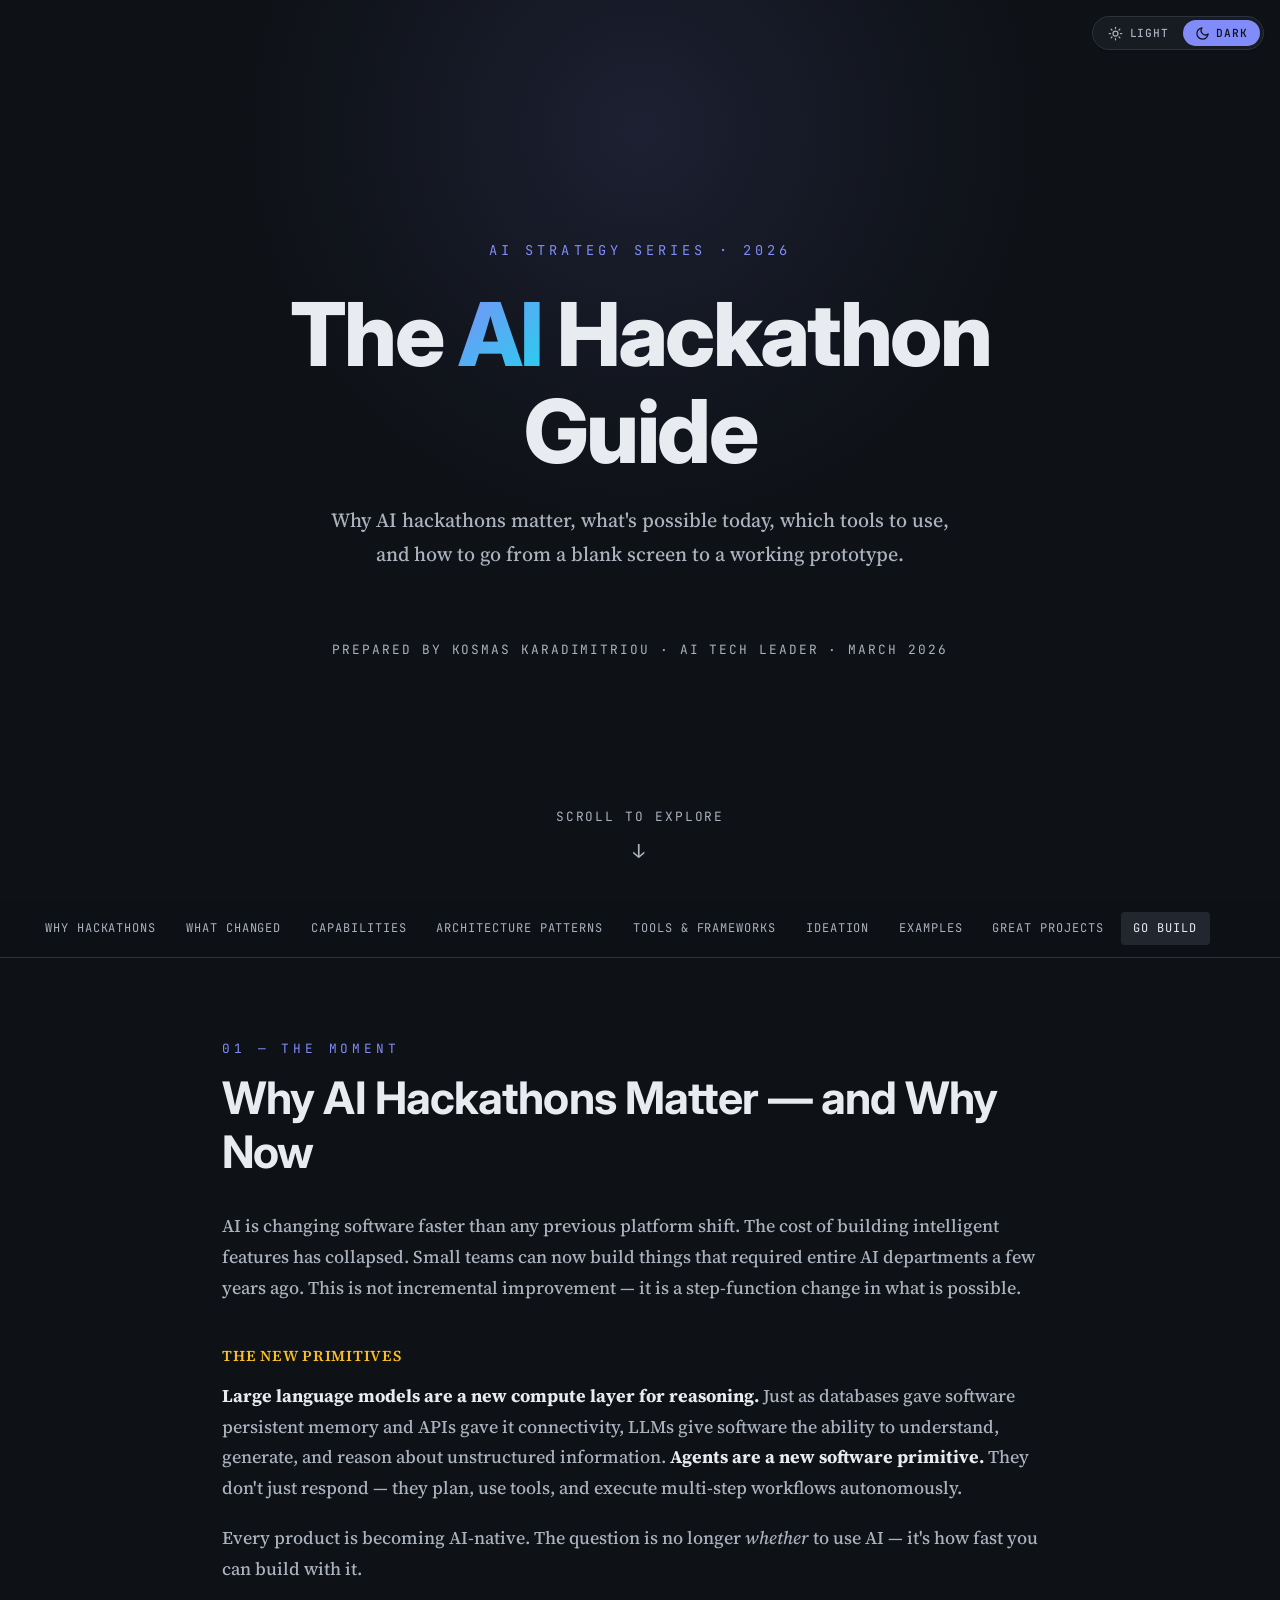
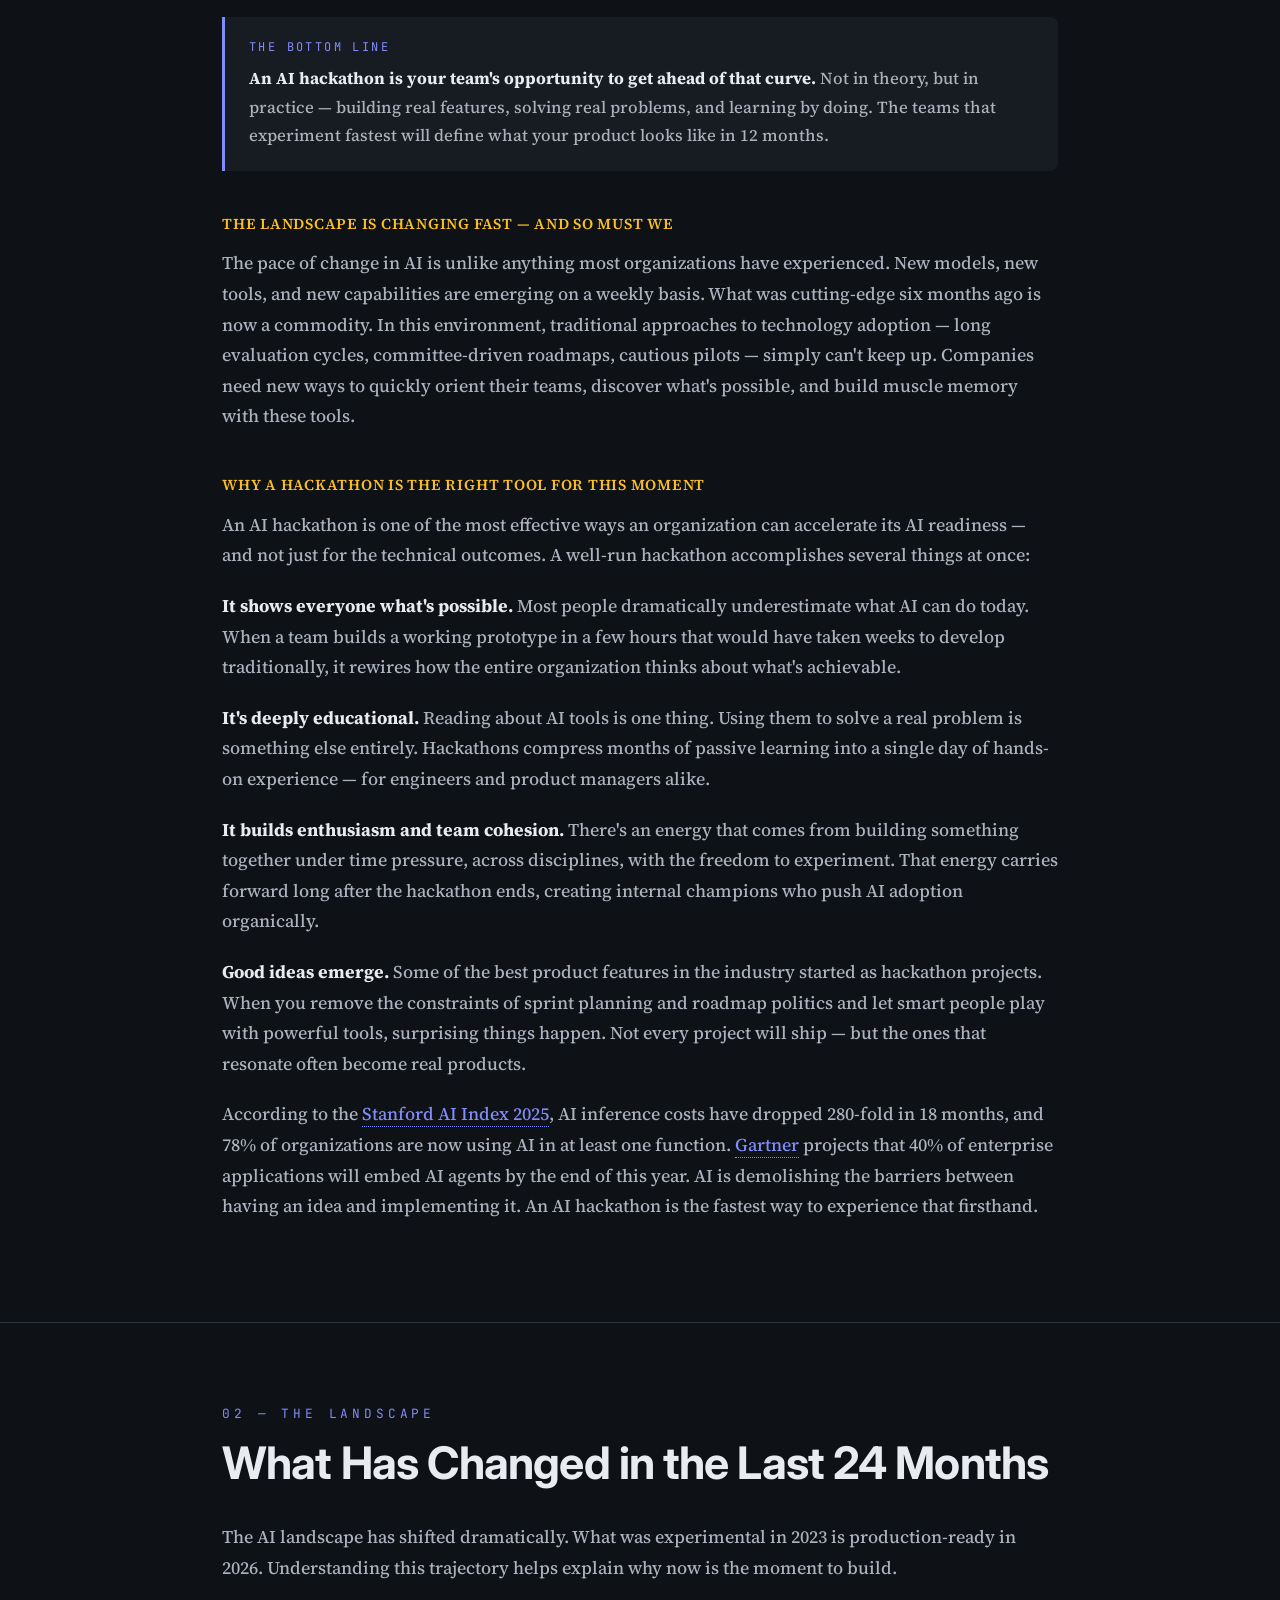
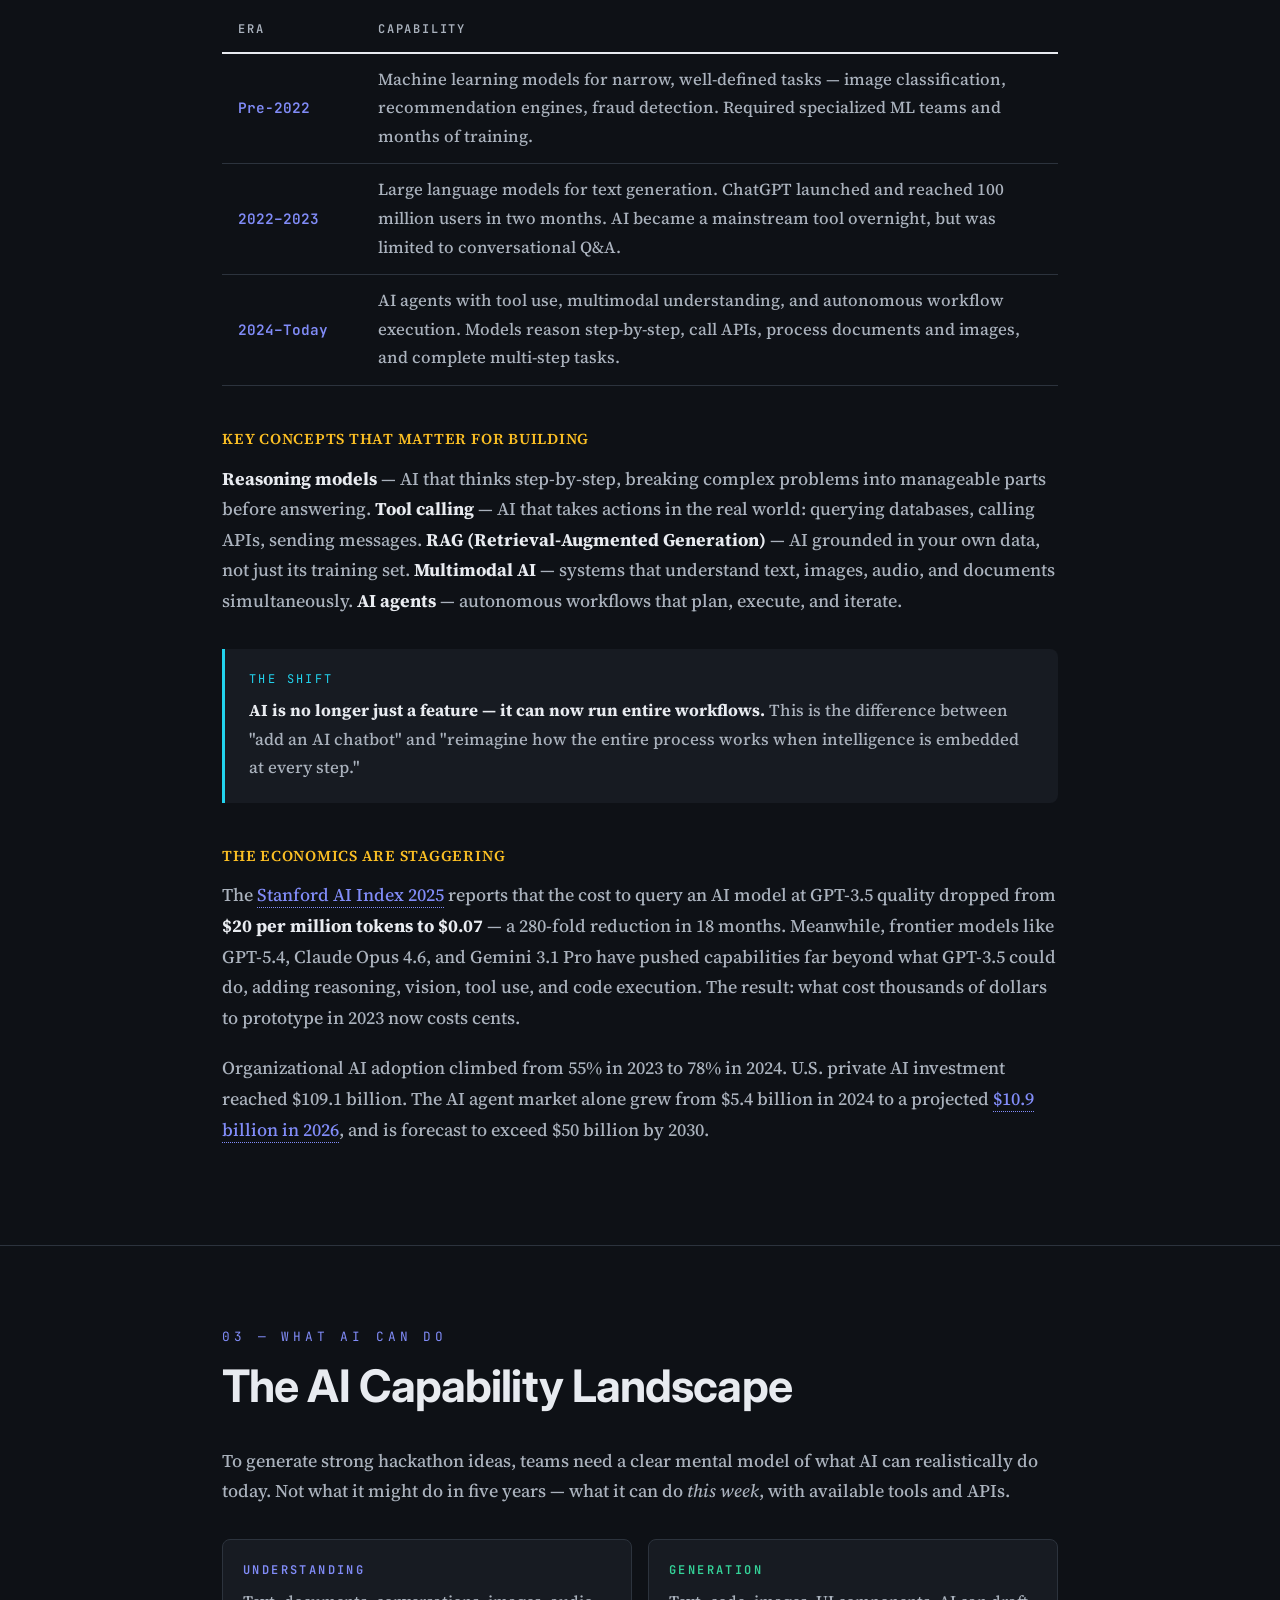
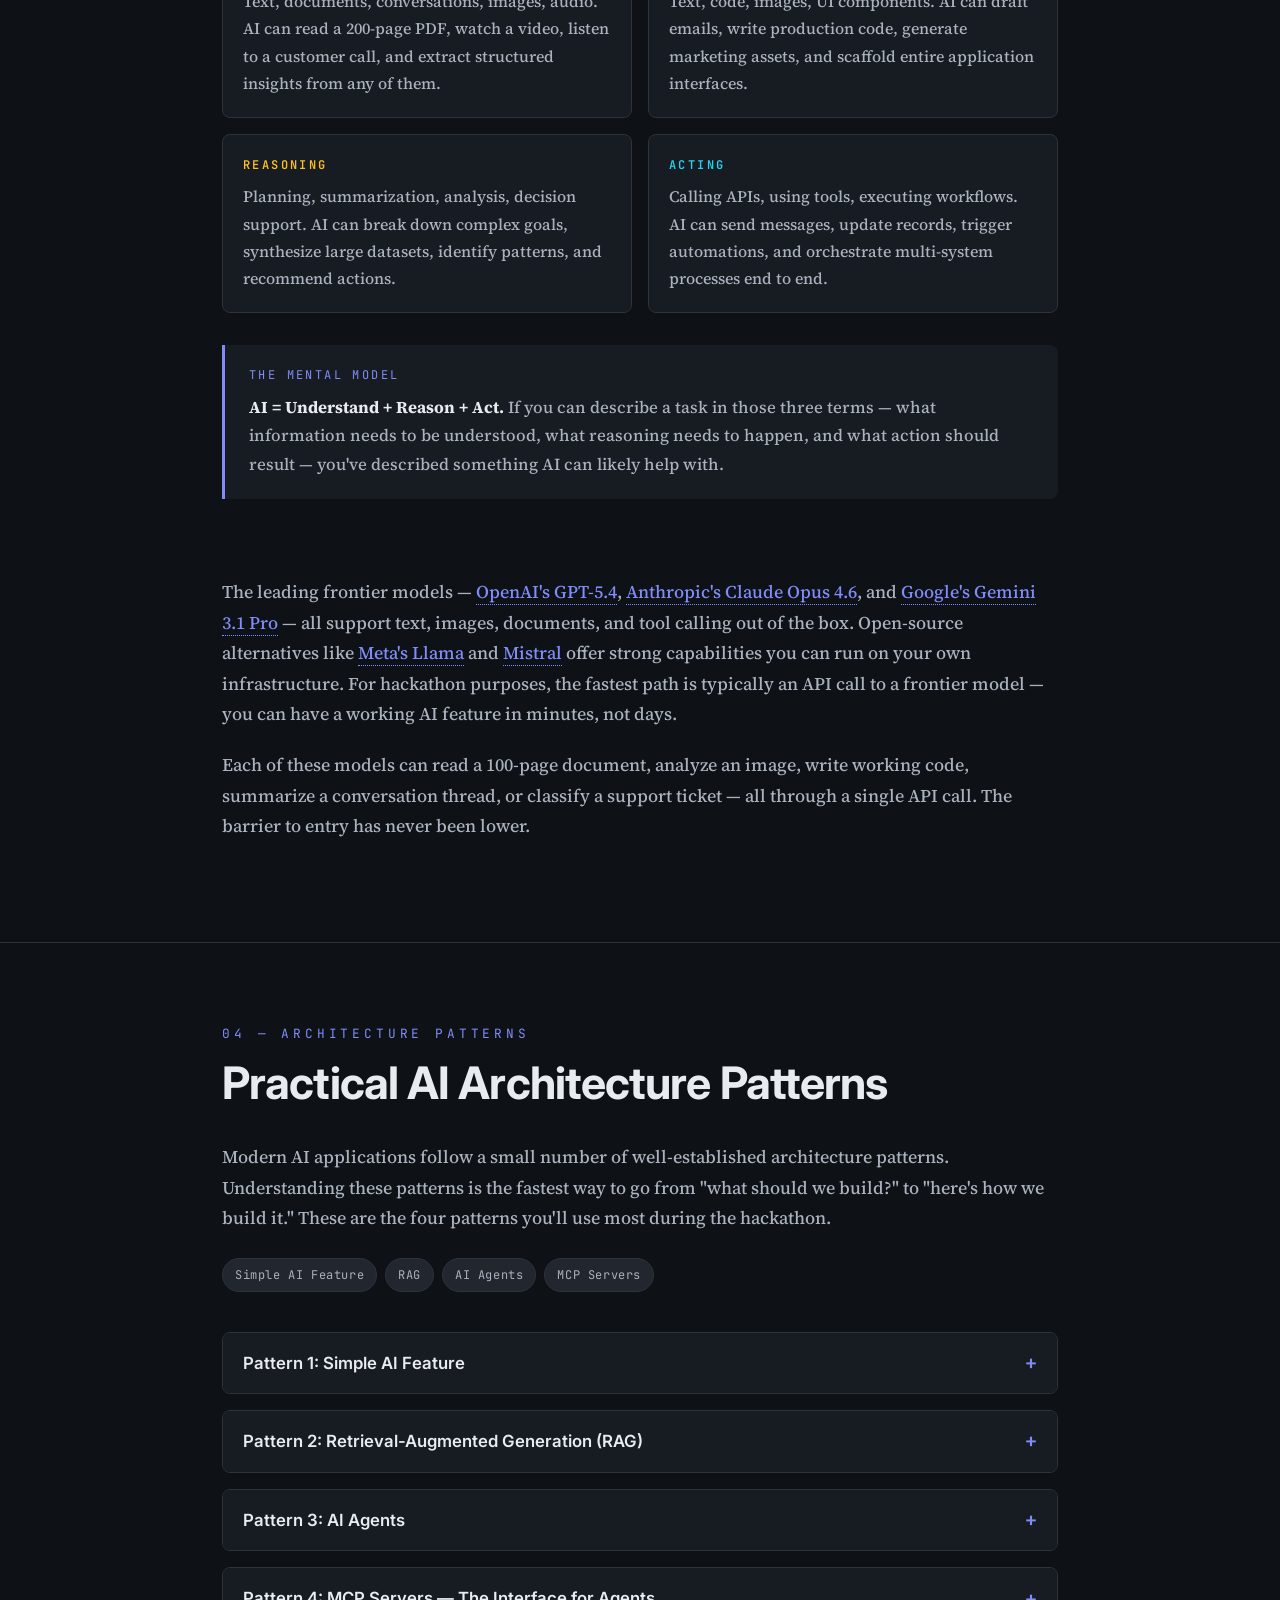
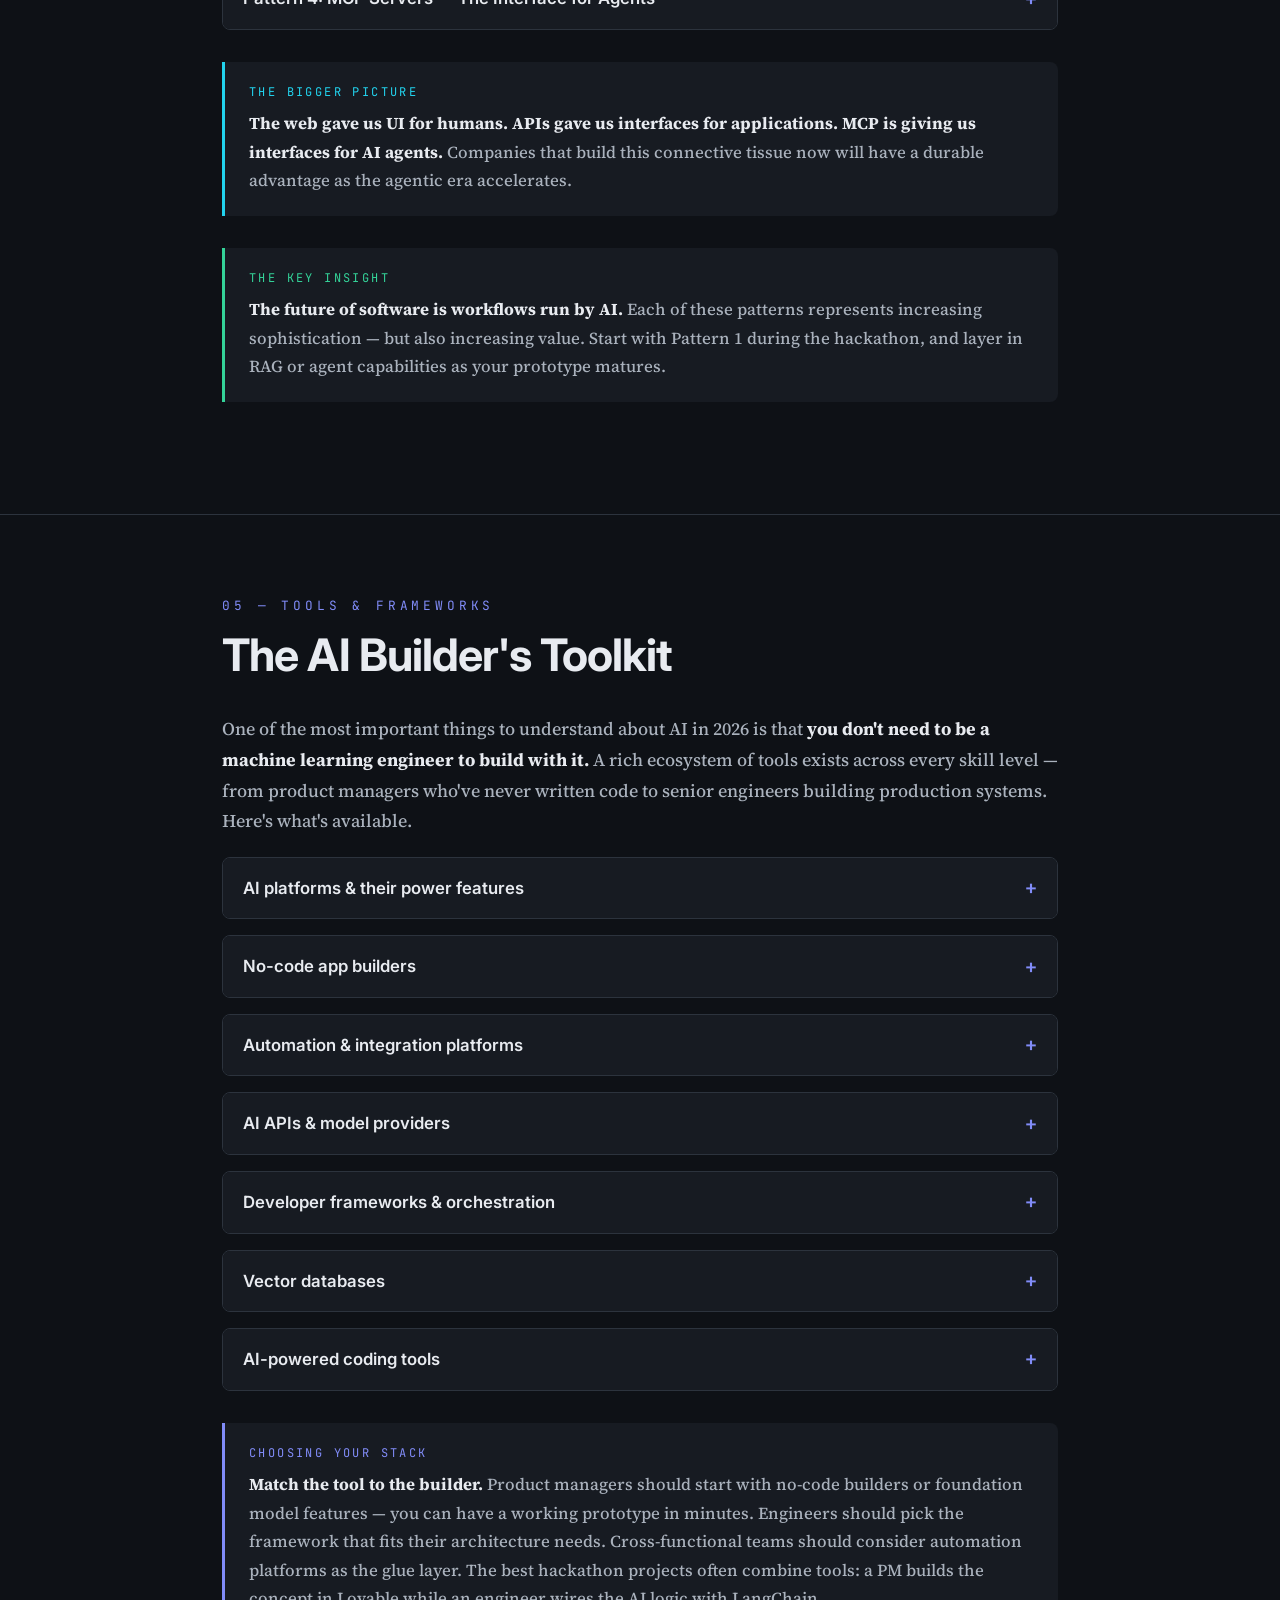
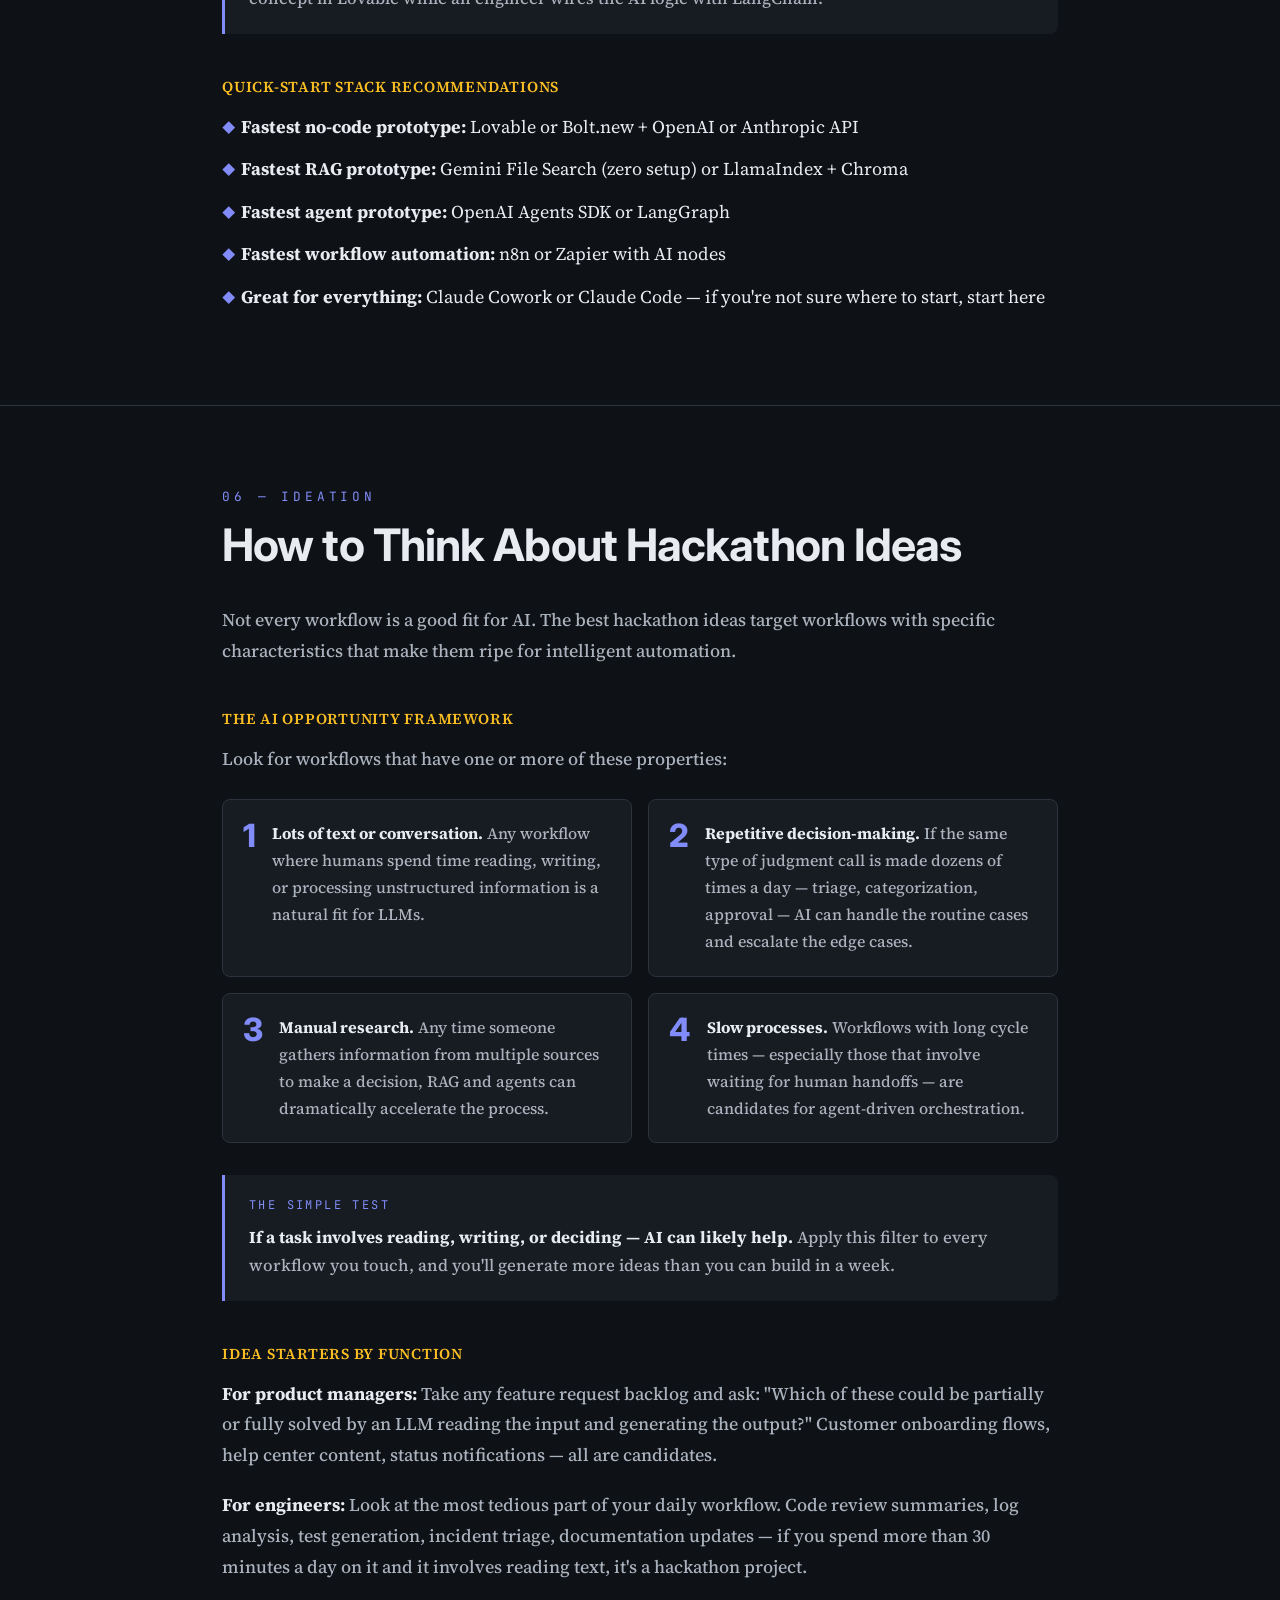
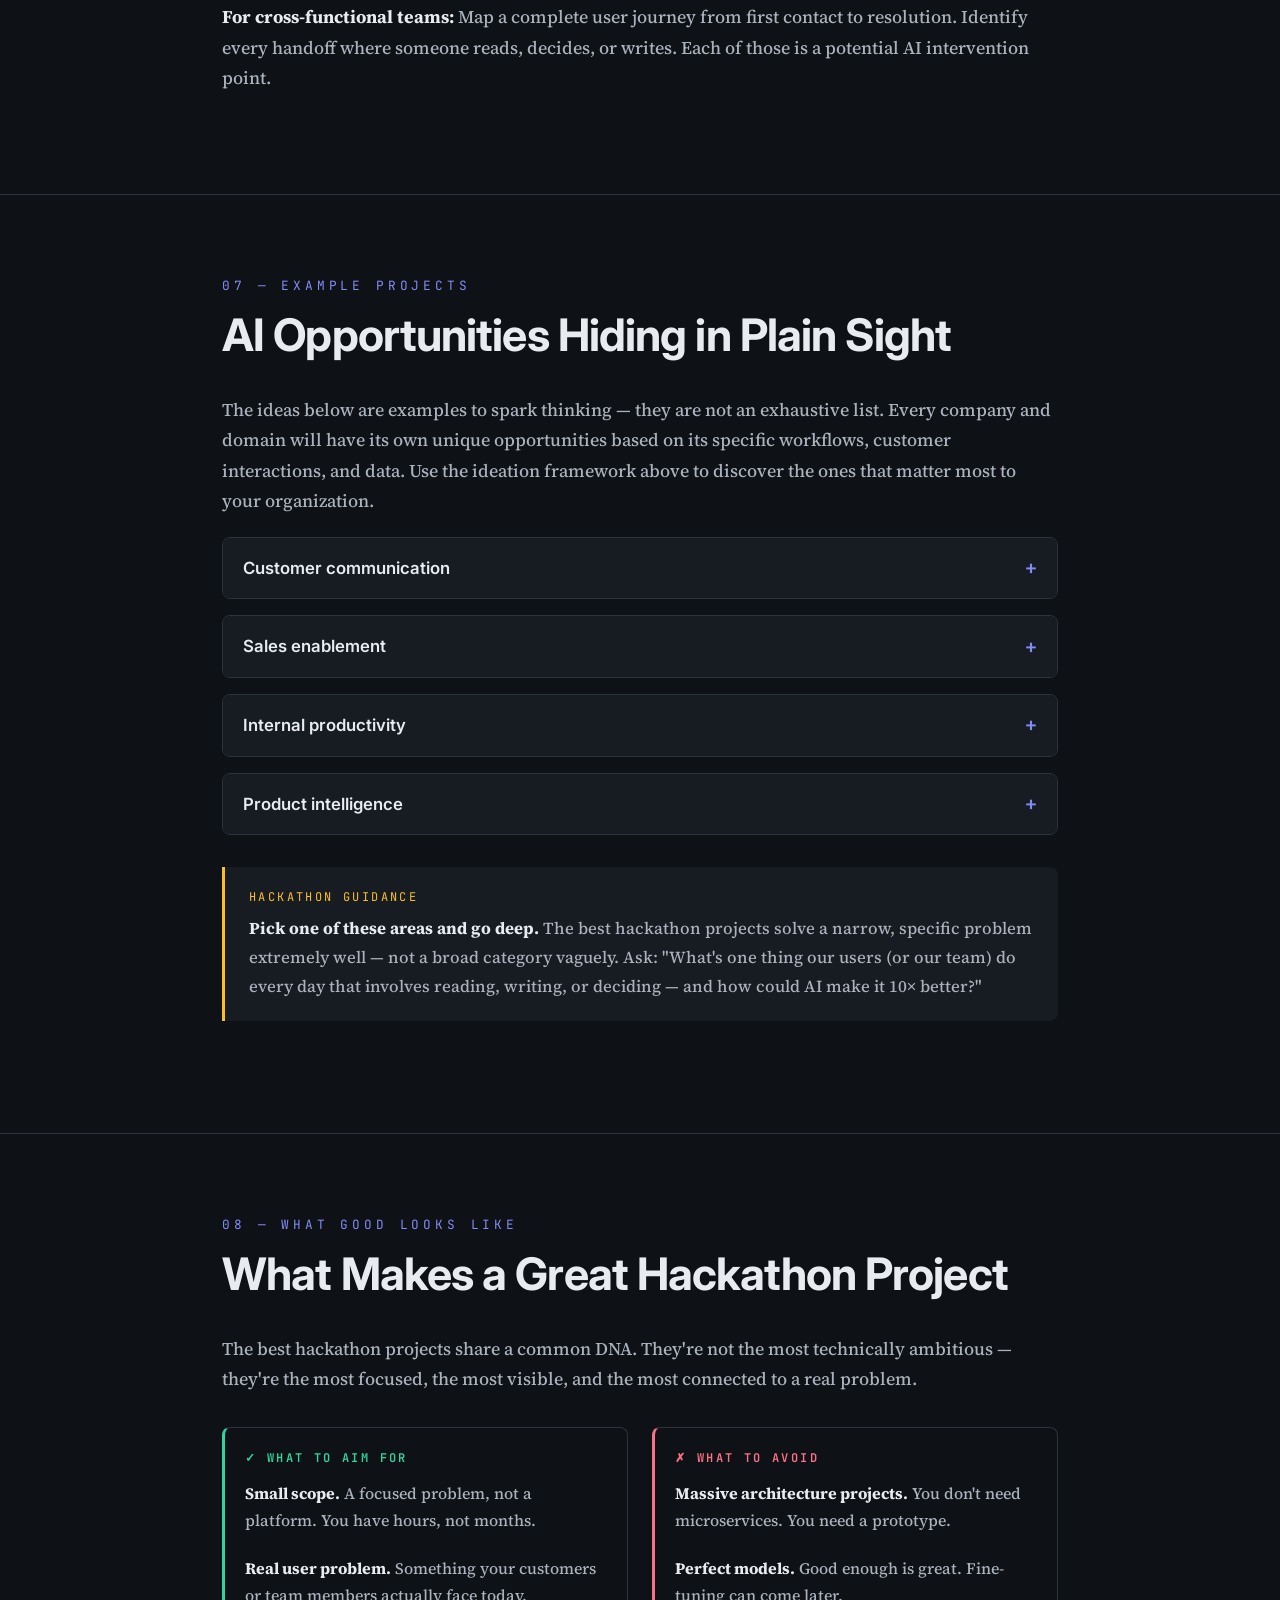
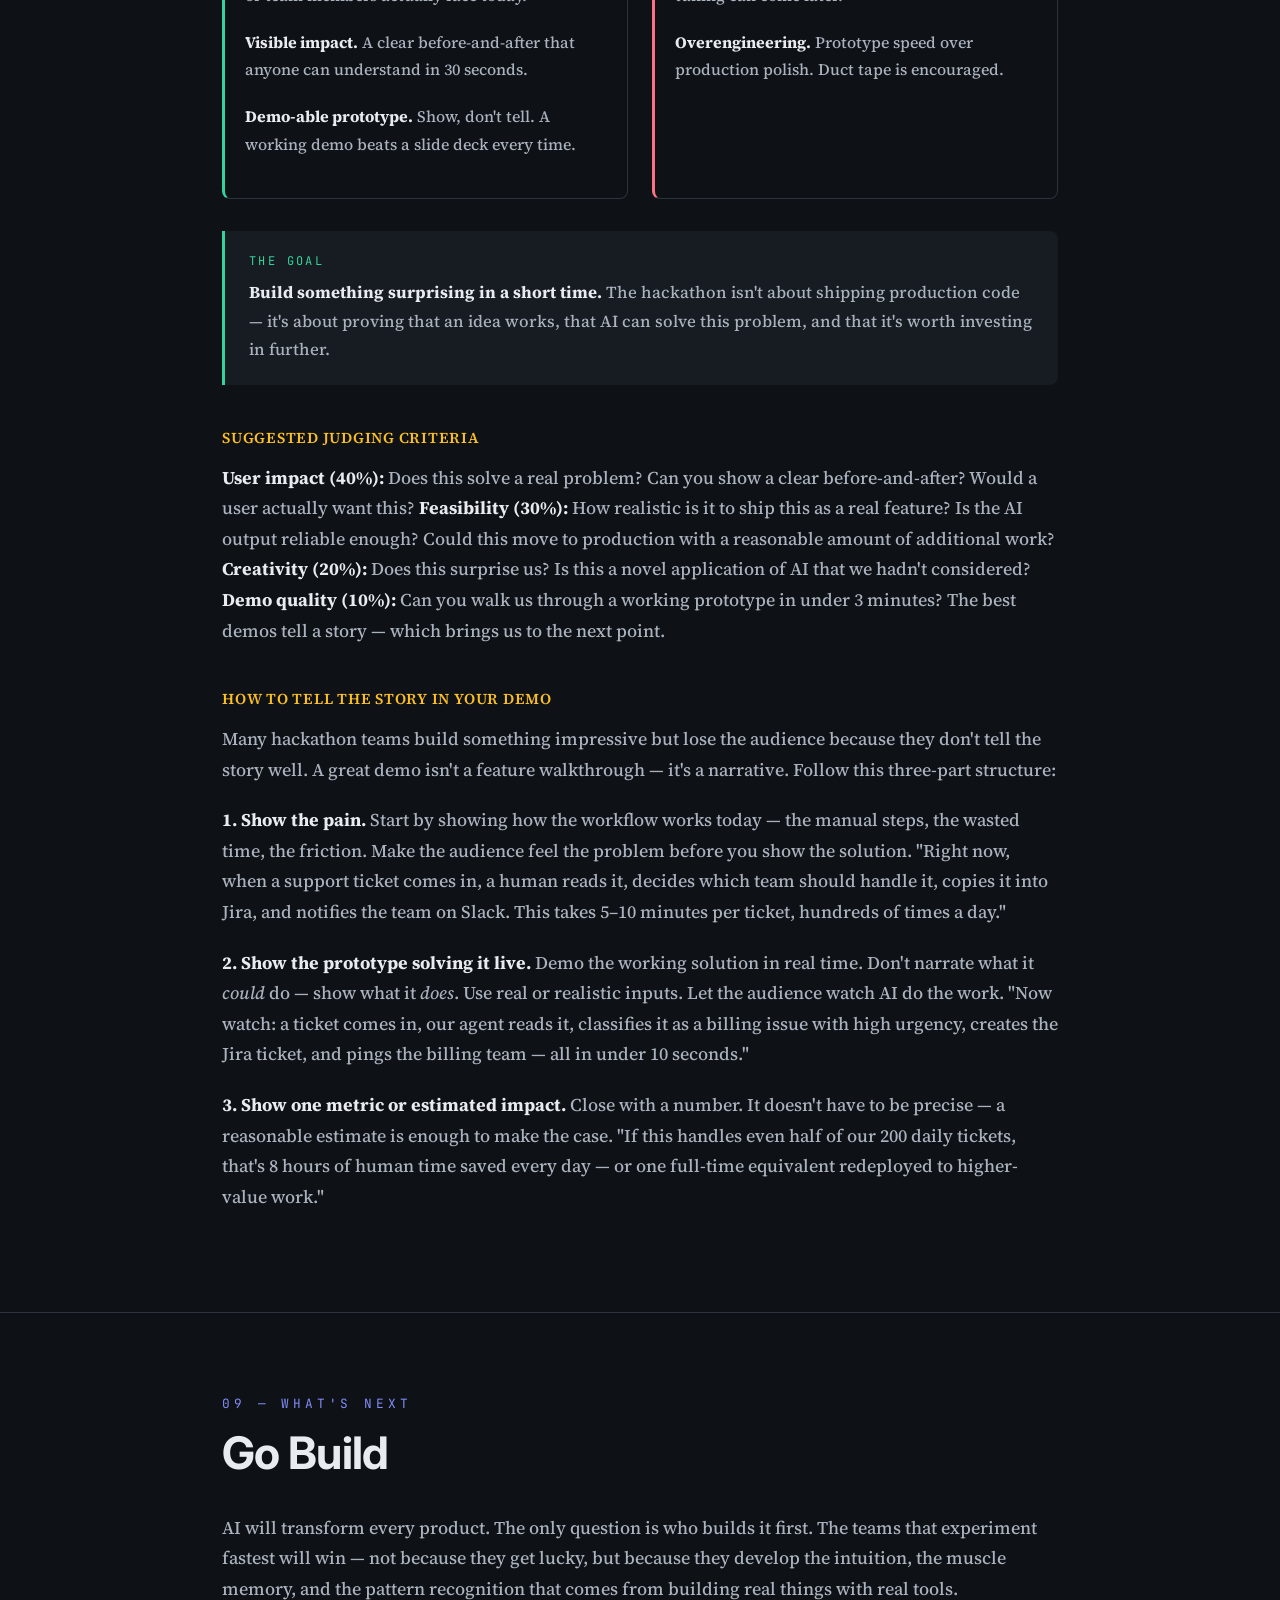
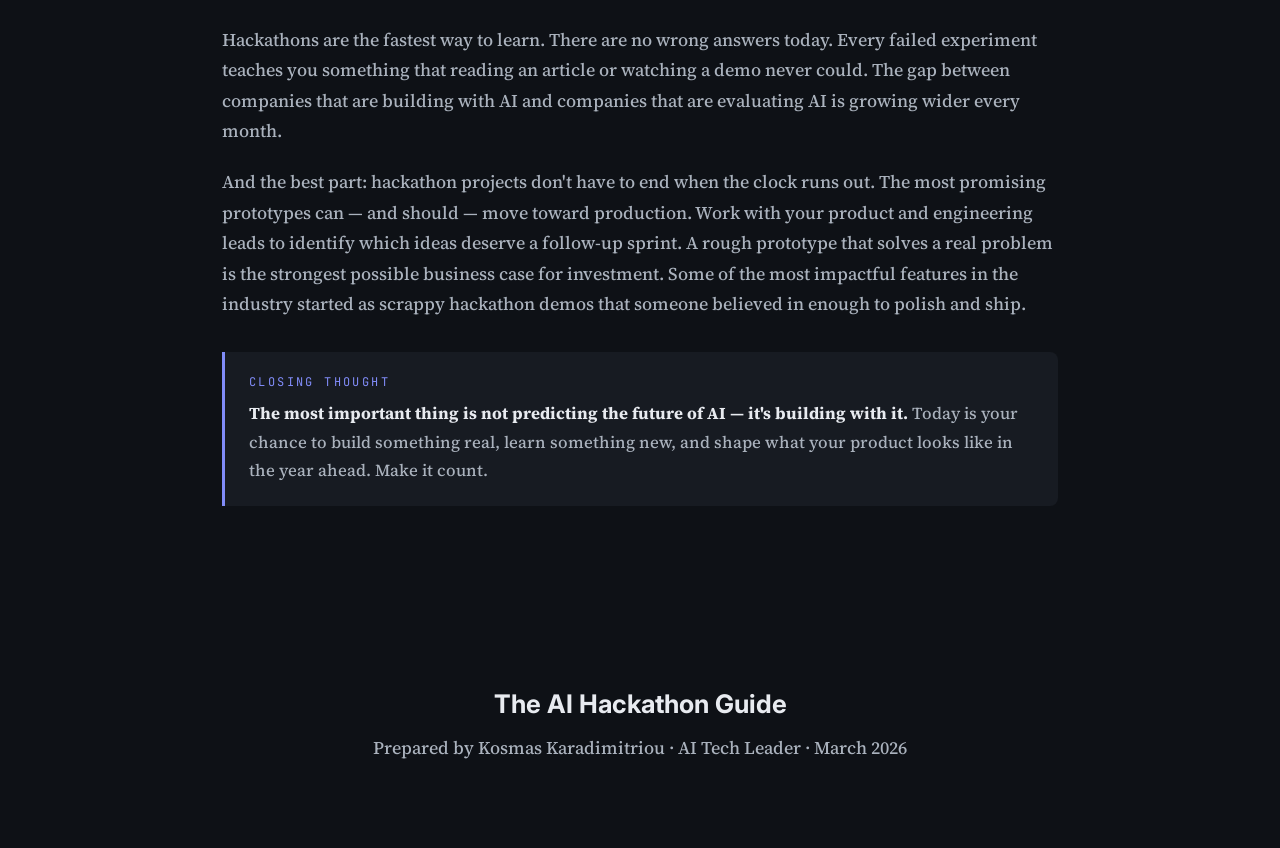
==== commit 1c64b691: "Introduced dark/light theme with a toggle button" ====
--- a/ai-hackathon-guide/index.html
+++ b/ai-hackathon-guide/index.html
@@ -6,6 +6,15 @@
 <link rel="icon" href="favicon.svg" type="image/svg+xml">
 <title>The AI Hackathon Guide — From Idea to Prototype</title>
 <link rel="stylesheet" href="../assets/theme.css">
+<script>
+  (function () {
+    try {
+      var t = localStorage.getItem('site-theme');
+      if (t !== 'light' && t !== 'dark') t = 'dark';
+      document.documentElement.dataset.theme = t;
+    } catch (e) {}
+  })();
+</script>
 </head>
 <body>
 
--- a/assets/theme.css
+++ b/assets/theme.css
@@ -11,8 +11,13 @@
 
 @import url('https://fonts.googleapis.com/css2?family=Inter:wght@400;500;600;700;800&family=Source+Serif+4:ital,wght@0,400;0,500;0,600;0,700;1,400&family=JetBrains+Mono:wght@400;500&display=swap');
 
-/* ── Design tokens ── */
+/* ── Design tokens ──
+   Light is the default token set. Dark overrides them via the
+   [data-theme="dark"] attribute set on <html> by /assets/theme.js
+   (and an inline head guard on each page to avoid a flash). Brightened
+   accents keep contrast legible on the dark background. */
 :root {
+  color-scheme: light;
   --bg: #ffffff;
   --surface: #f5f5f7;
   --surface-2: #ebebef;
@@ -26,6 +31,27 @@
   --green: #047857;
   --rose: #be123c;
   --cyan: #0e7490;
+  --toc-bg: rgba(255,255,255,0.92);
+  --src-hover: #3730a3;
+}
+
+:root[data-theme="dark"] {
+  color-scheme: dark;
+  --bg: #0e1116;
+  --surface: #171b22;
+  --surface-2: #21262f;
+  --border: #2c333d;
+  --text: #e8ebf0;
+  --text-dim: #aab2bd;
+  --accent: #818cf8;
+  --accent-glow: rgba(129,140,248,0.12);
+  --warm: #fbbf24;
+  --warm-glow: rgba(251,191,36,0.08);
+  --green: #34d399;
+  --rose: #fb7185;
+  --cyan: #22d3ee;
+  --toc-bg: rgba(14,17,22,0.9);
+  --src-hover: #a5b4fc;
 }
 
 * { margin: 0; padding: 0; box-sizing: border-box; }
@@ -41,6 +67,7 @@
   overflow-x: hidden;
   -webkit-font-smoothing: antialiased;
   -moz-osx-font-smoothing: grayscale;
+  transition: background-color .35s ease, color .35s ease;
 }
 
 /* ── Scrollbar ── */
@@ -155,7 +182,7 @@
   position: sticky;
   top: 0;
   z-index: 100;
-  background: rgba(255,255,255,0.92);
+  background: var(--toc-bg);
   backdrop-filter: blur(20px);
   border-bottom: 1px solid var(--border);
   padding: 0.75rem 2rem;
@@ -627,8 +654,8 @@
   font-size: inherit;
 }
 a.src:hover {
-  color: #3730a3;
-  border-bottom-color: #3730a3;
+  color: var(--src-hover);
+  border-bottom-color: var(--src-hover);
 }
 .stat-card a.src {
   font-size: 0.8rem;
@@ -655,6 +682,61 @@
   margin-bottom: 0.5rem;
 }
 
+/* ── Theme toggle (floating segmented Light/Dark pill, injected by theme.js) ── */
+.theme-toggle {
+  position: fixed;
+  top: 1rem;
+  right: 1rem;
+  z-index: 200;
+  display: inline-flex;
+  align-items: stretch;
+  gap: 2px;
+  padding: 3px;
+  border-radius: 100px;
+  border: 1px solid var(--border);
+  background: var(--surface);
+  box-shadow: 0 1px 3px rgba(0,0,0,0.08);
+  -webkit-tap-highlight-color: transparent;
+}
+
+.theme-toggle__opt {
+  display: inline-flex;
+  align-items: center;
+  gap: 0.4rem;
+  padding: 0.35rem 0.75rem;
+  border: none;
+  border-radius: 100px;
+  background: transparent;
+  color: var(--text-dim);
+  font-family: 'JetBrains Mono', monospace;
+  font-size: 0.7rem;
+  font-weight: 500;
+  letter-spacing: 0.08em;
+  text-transform: uppercase;
+  cursor: pointer;
+  transition: background 0.25s, color 0.25s;
+}
+
+.theme-toggle__opt:hover { color: var(--text); }
+
+.theme-toggle__opt:focus-visible {
+  outline: 2px solid var(--accent);
+  outline-offset: 2px;
+}
+
+.theme-toggle__opt svg {
+  width: 15px;
+  height: 15px;
+  display: block;
+}
+
+/* Active segment reflects the current theme. */
+:root[data-theme="light"] .theme-toggle__opt--light,
+:root[data-theme="dark"] .theme-toggle__opt--dark {
+  background: var(--accent);
+  color: var(--bg);
+}
+
 /* ── Responsive ── */
 @media (max-width: 640px) {
   .stat-grid, .cap-grid, .two-col, .ideation-grid { grid-template-columns: 1fr; }
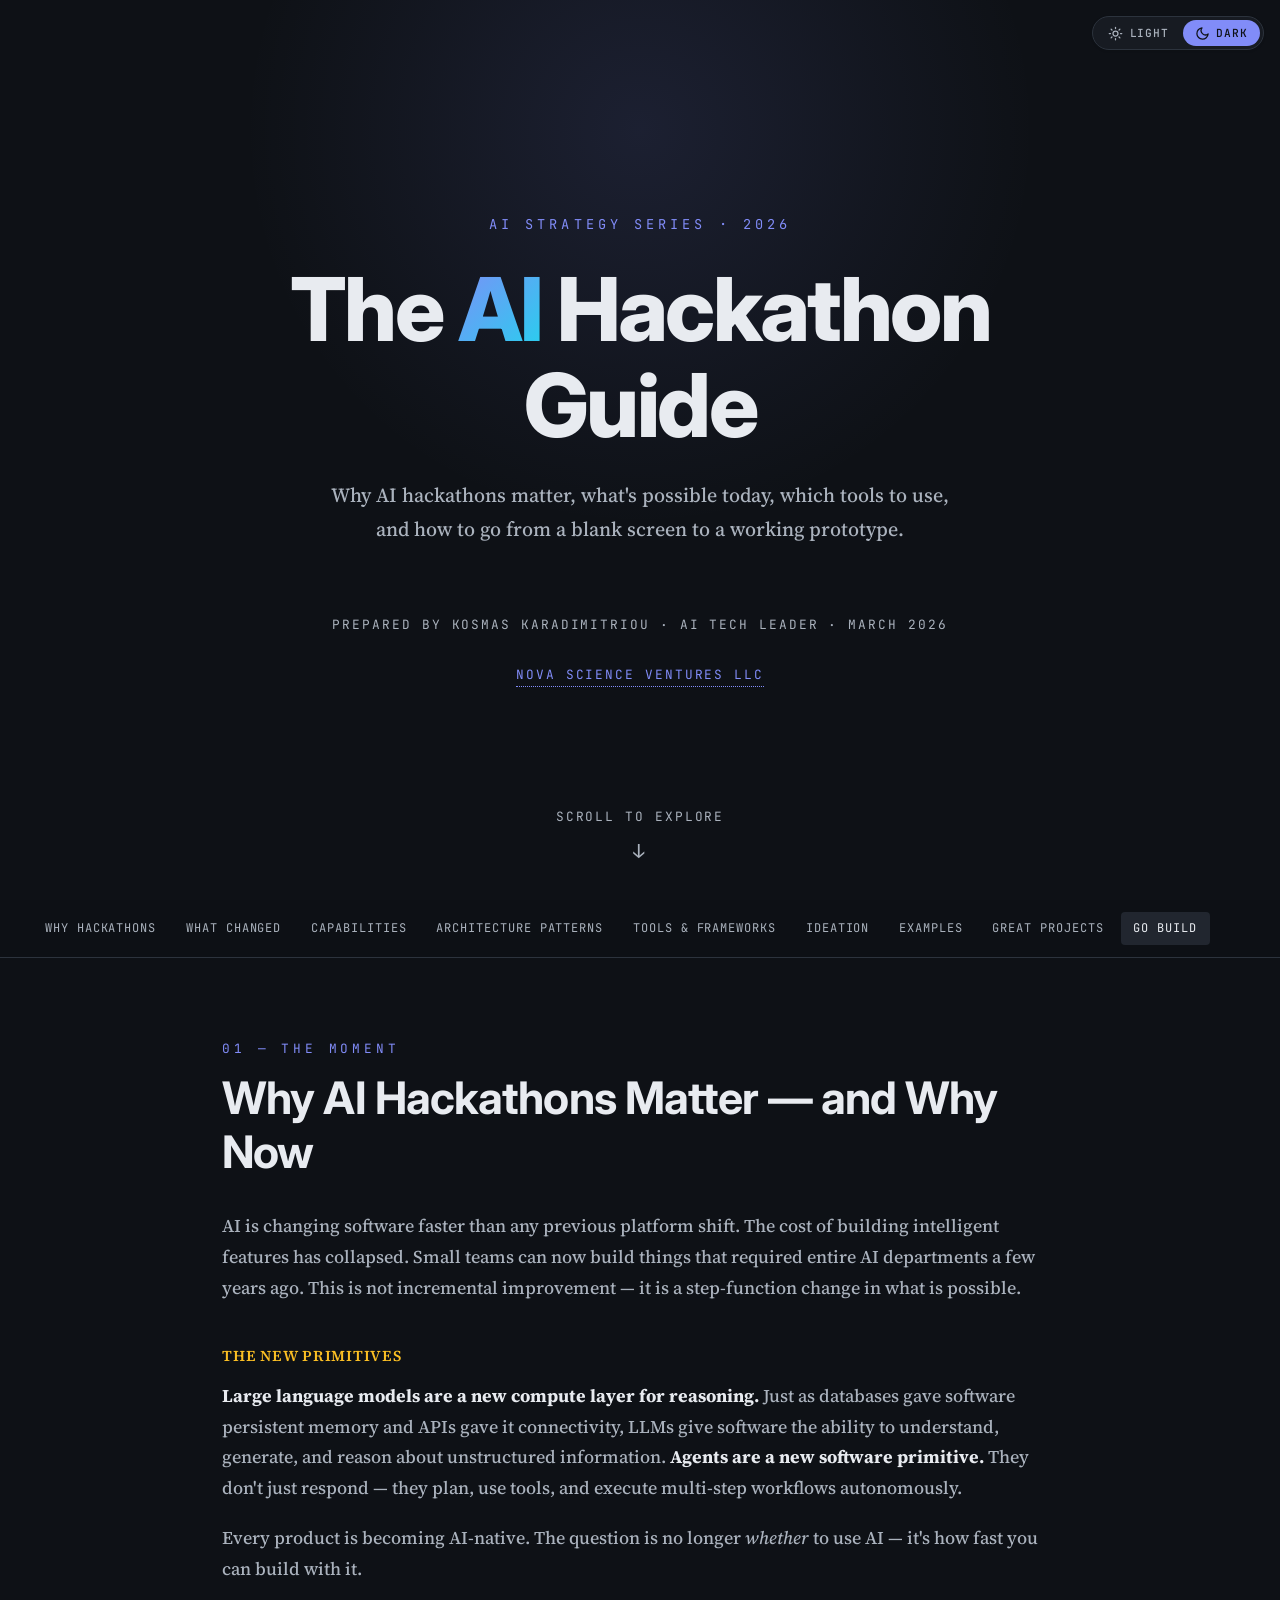
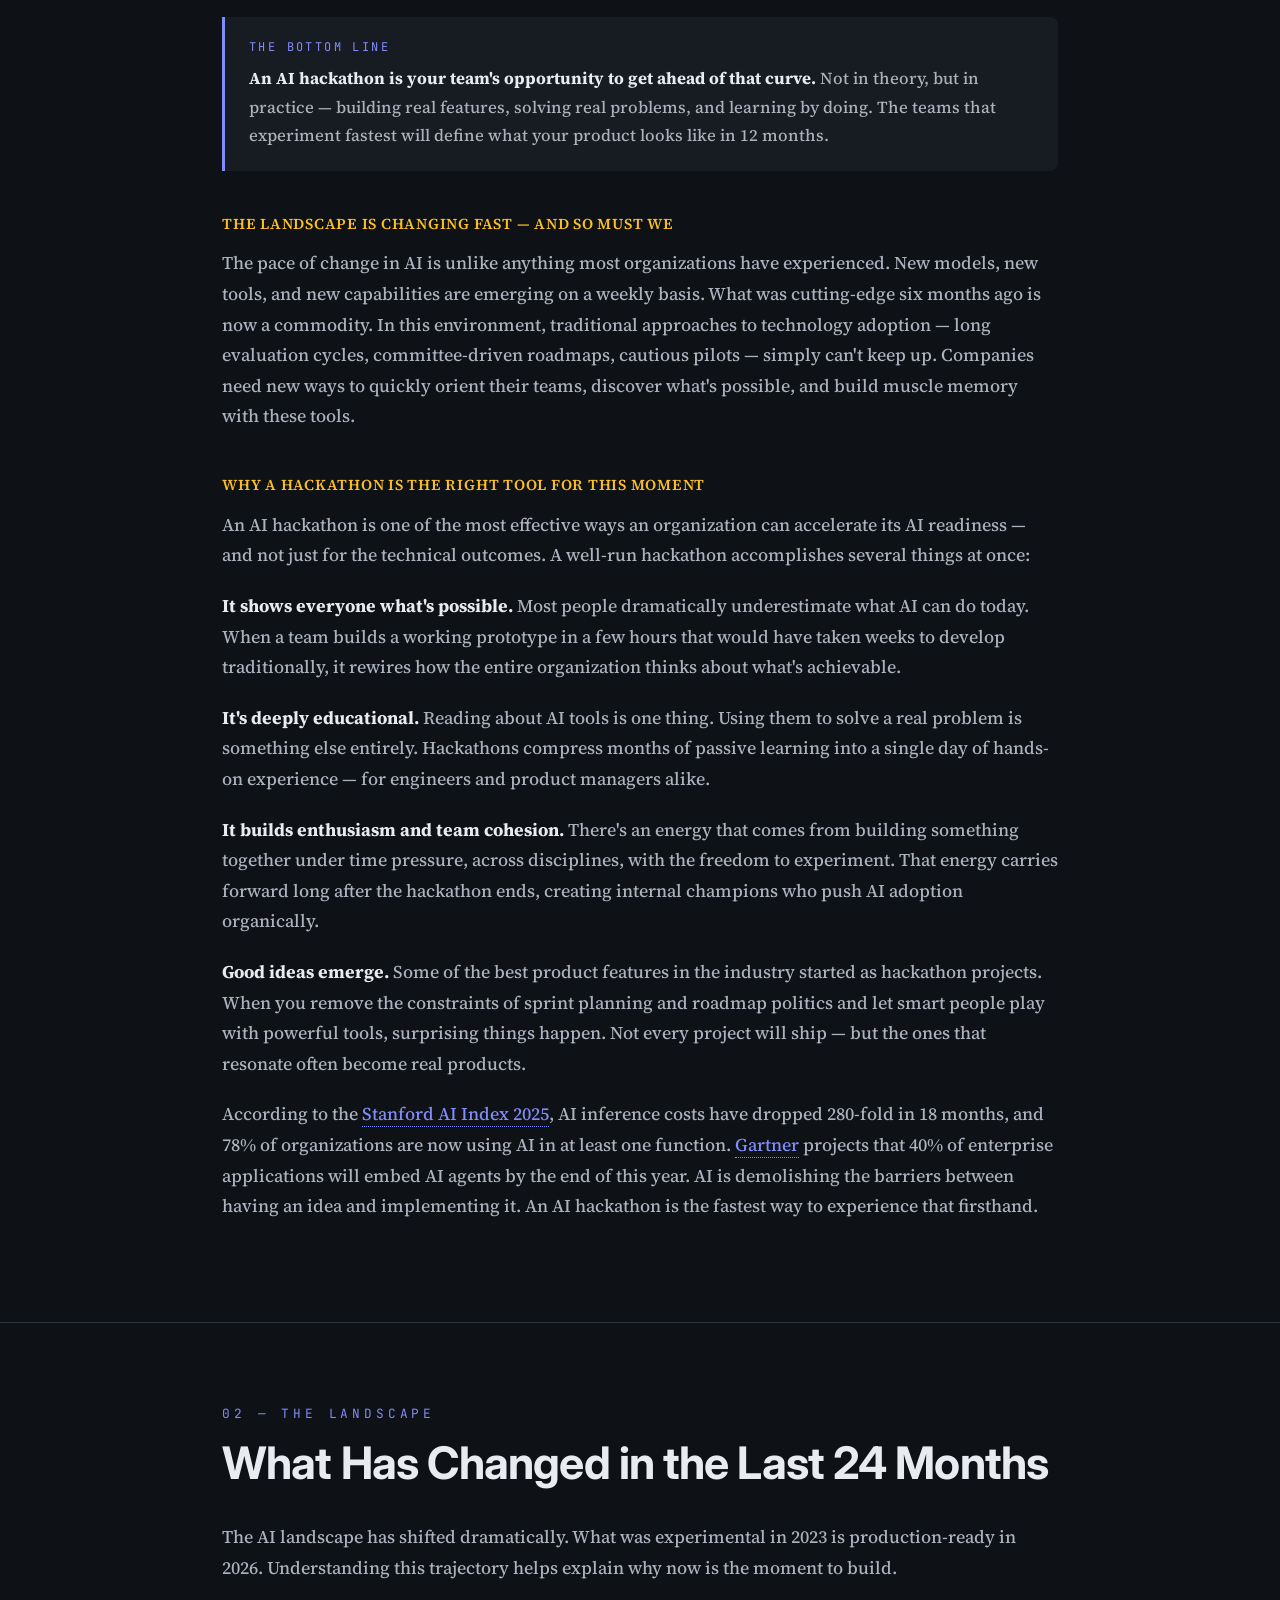
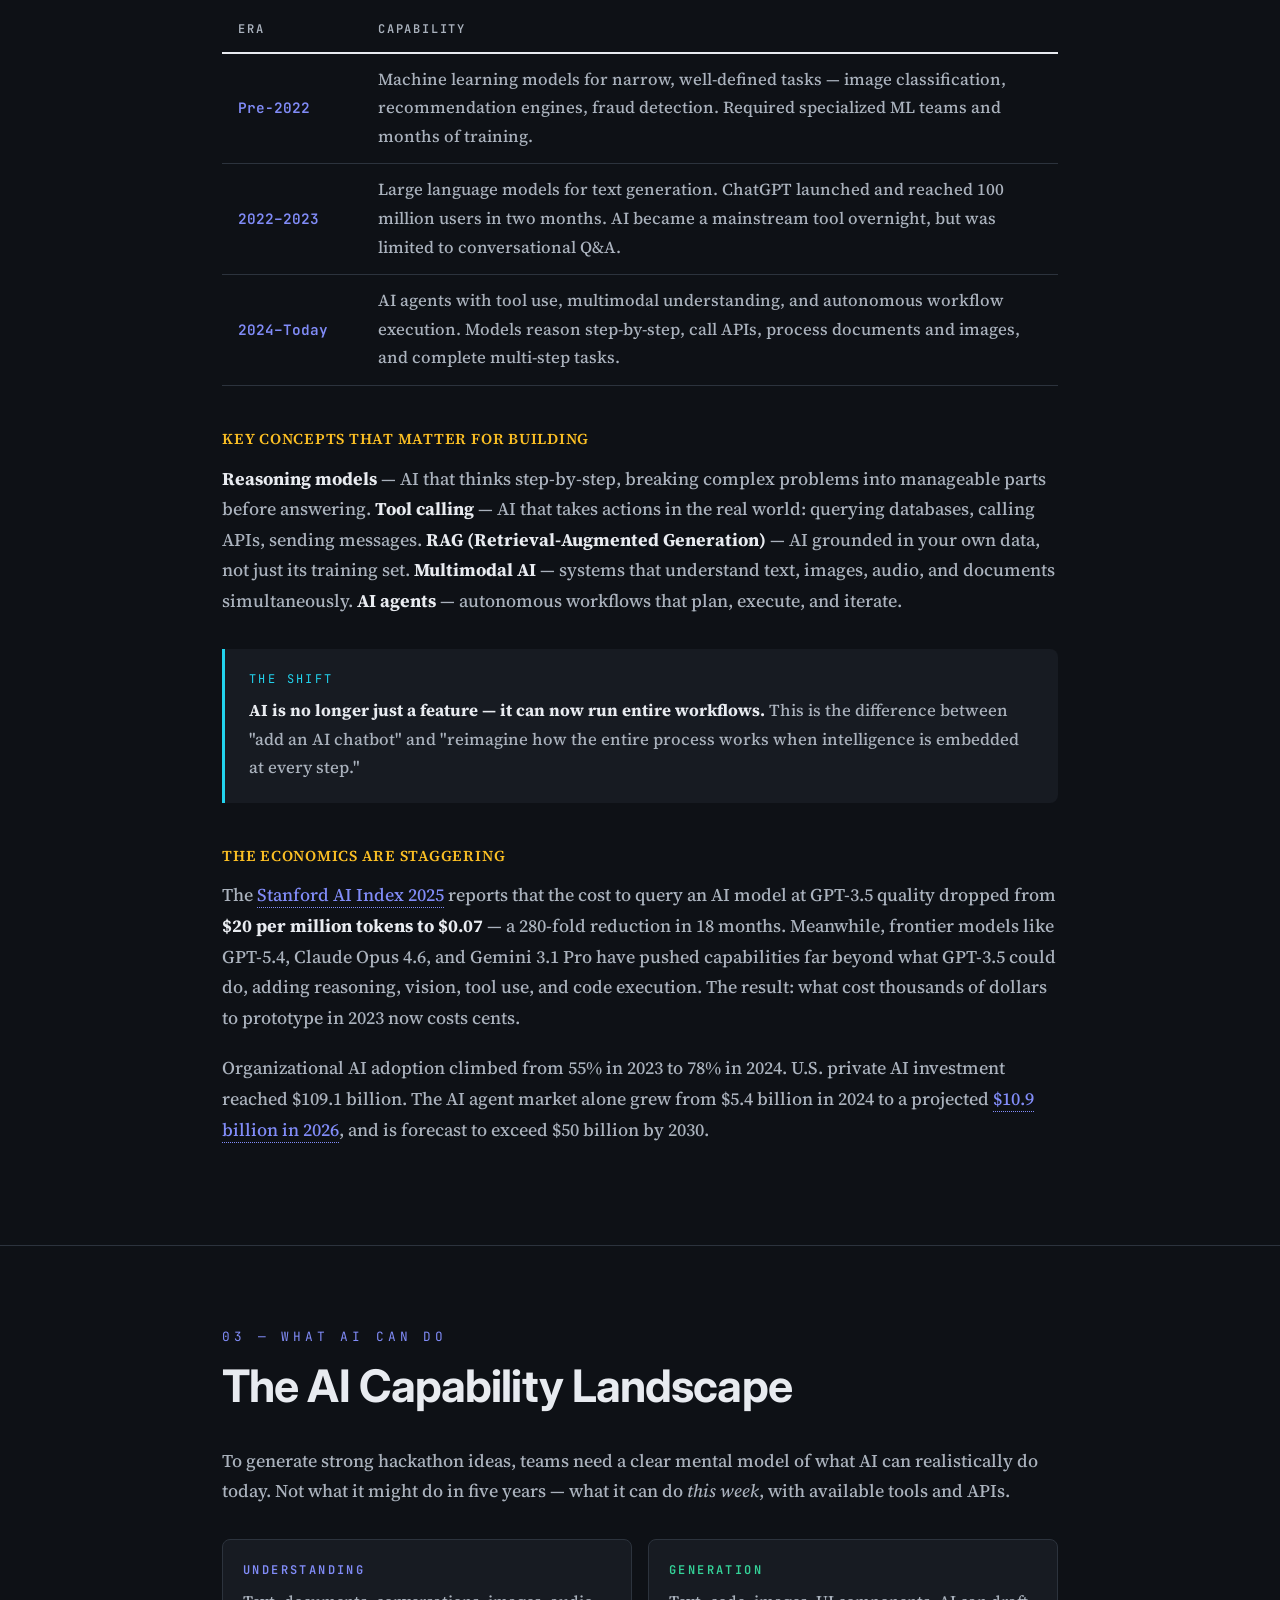
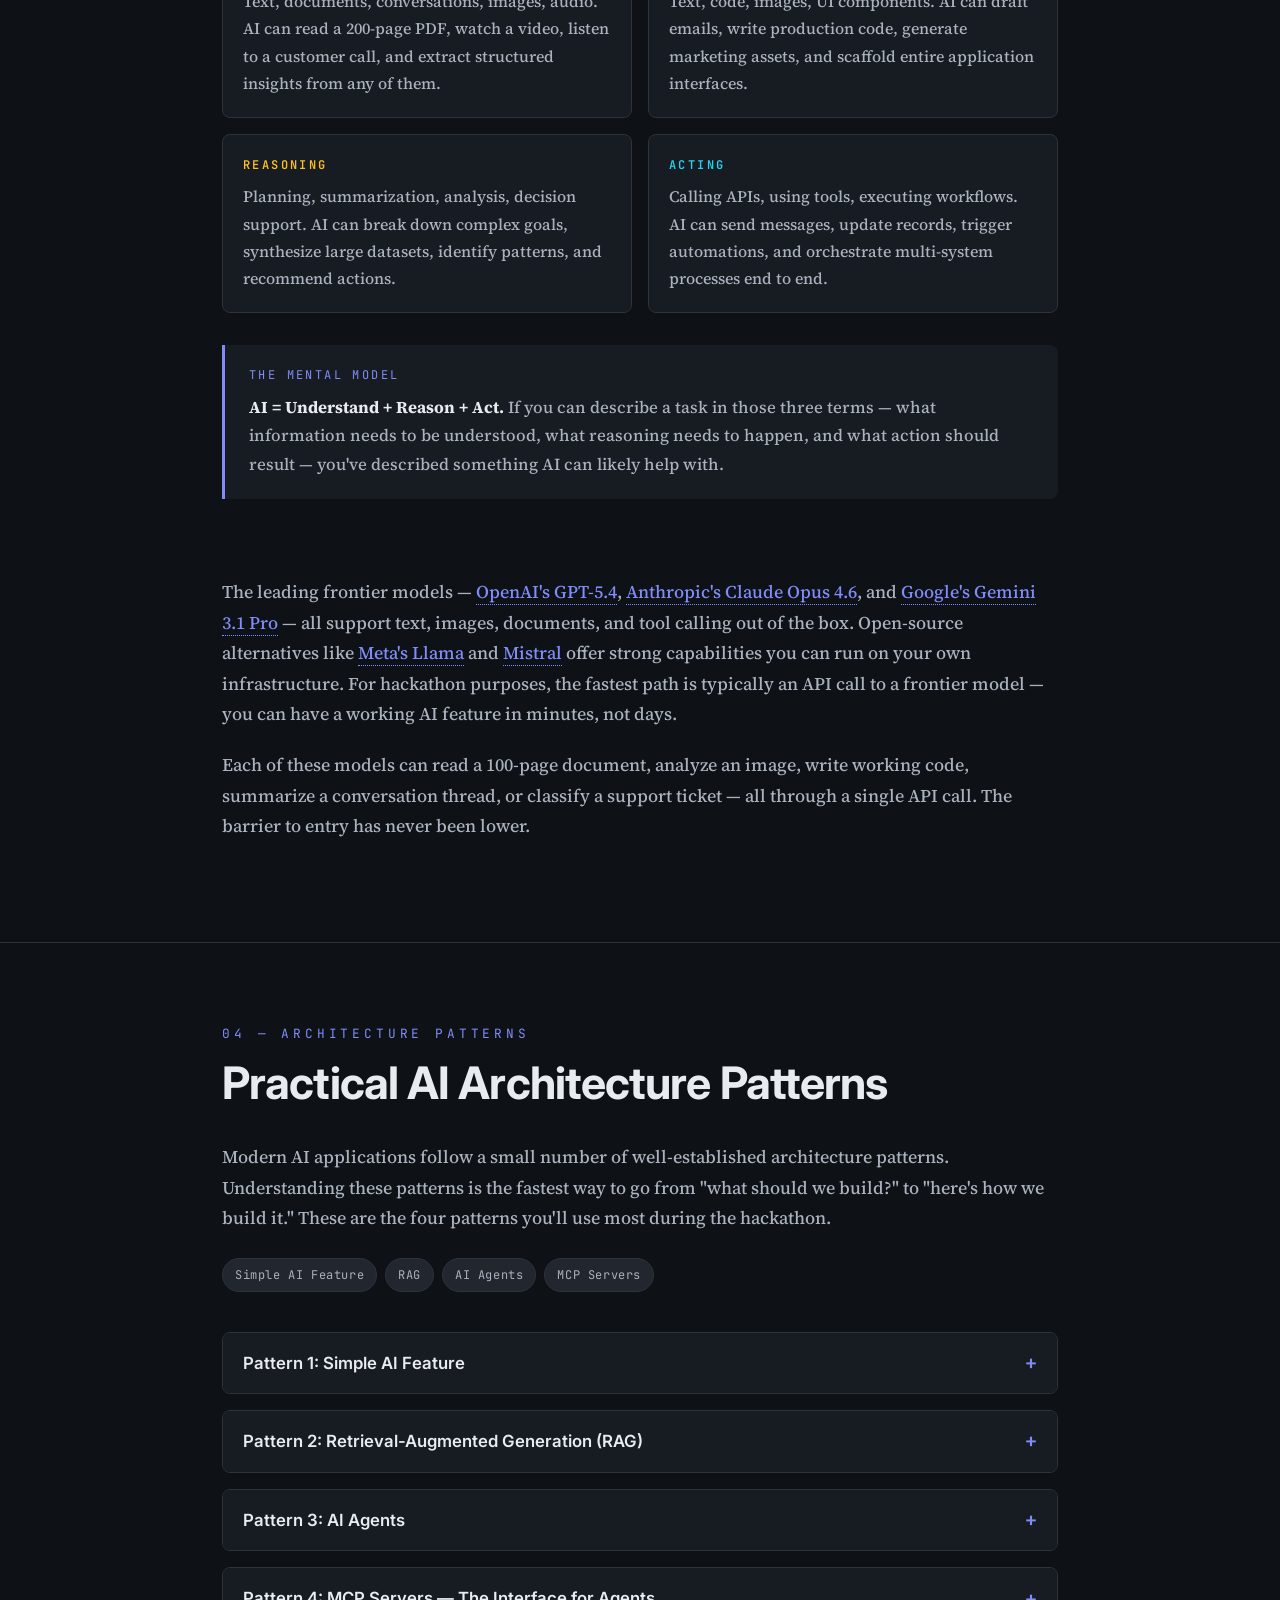
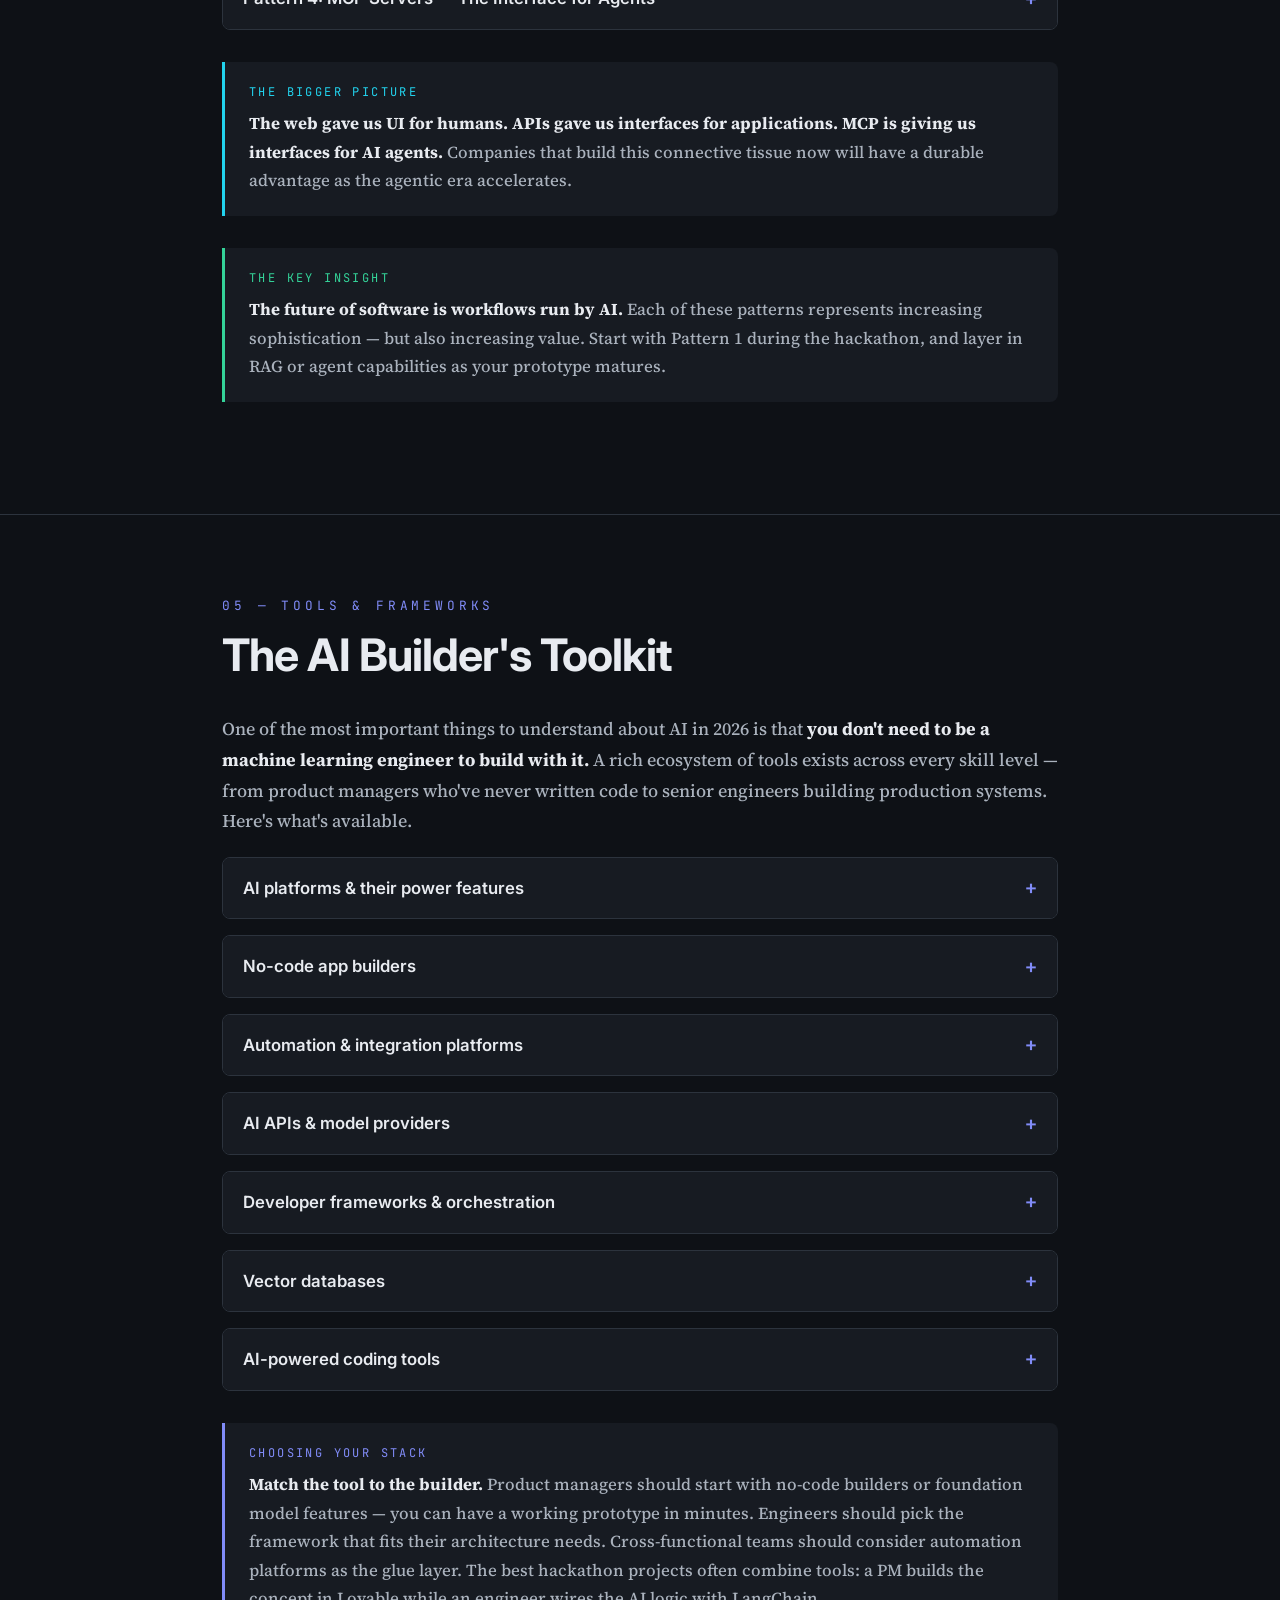
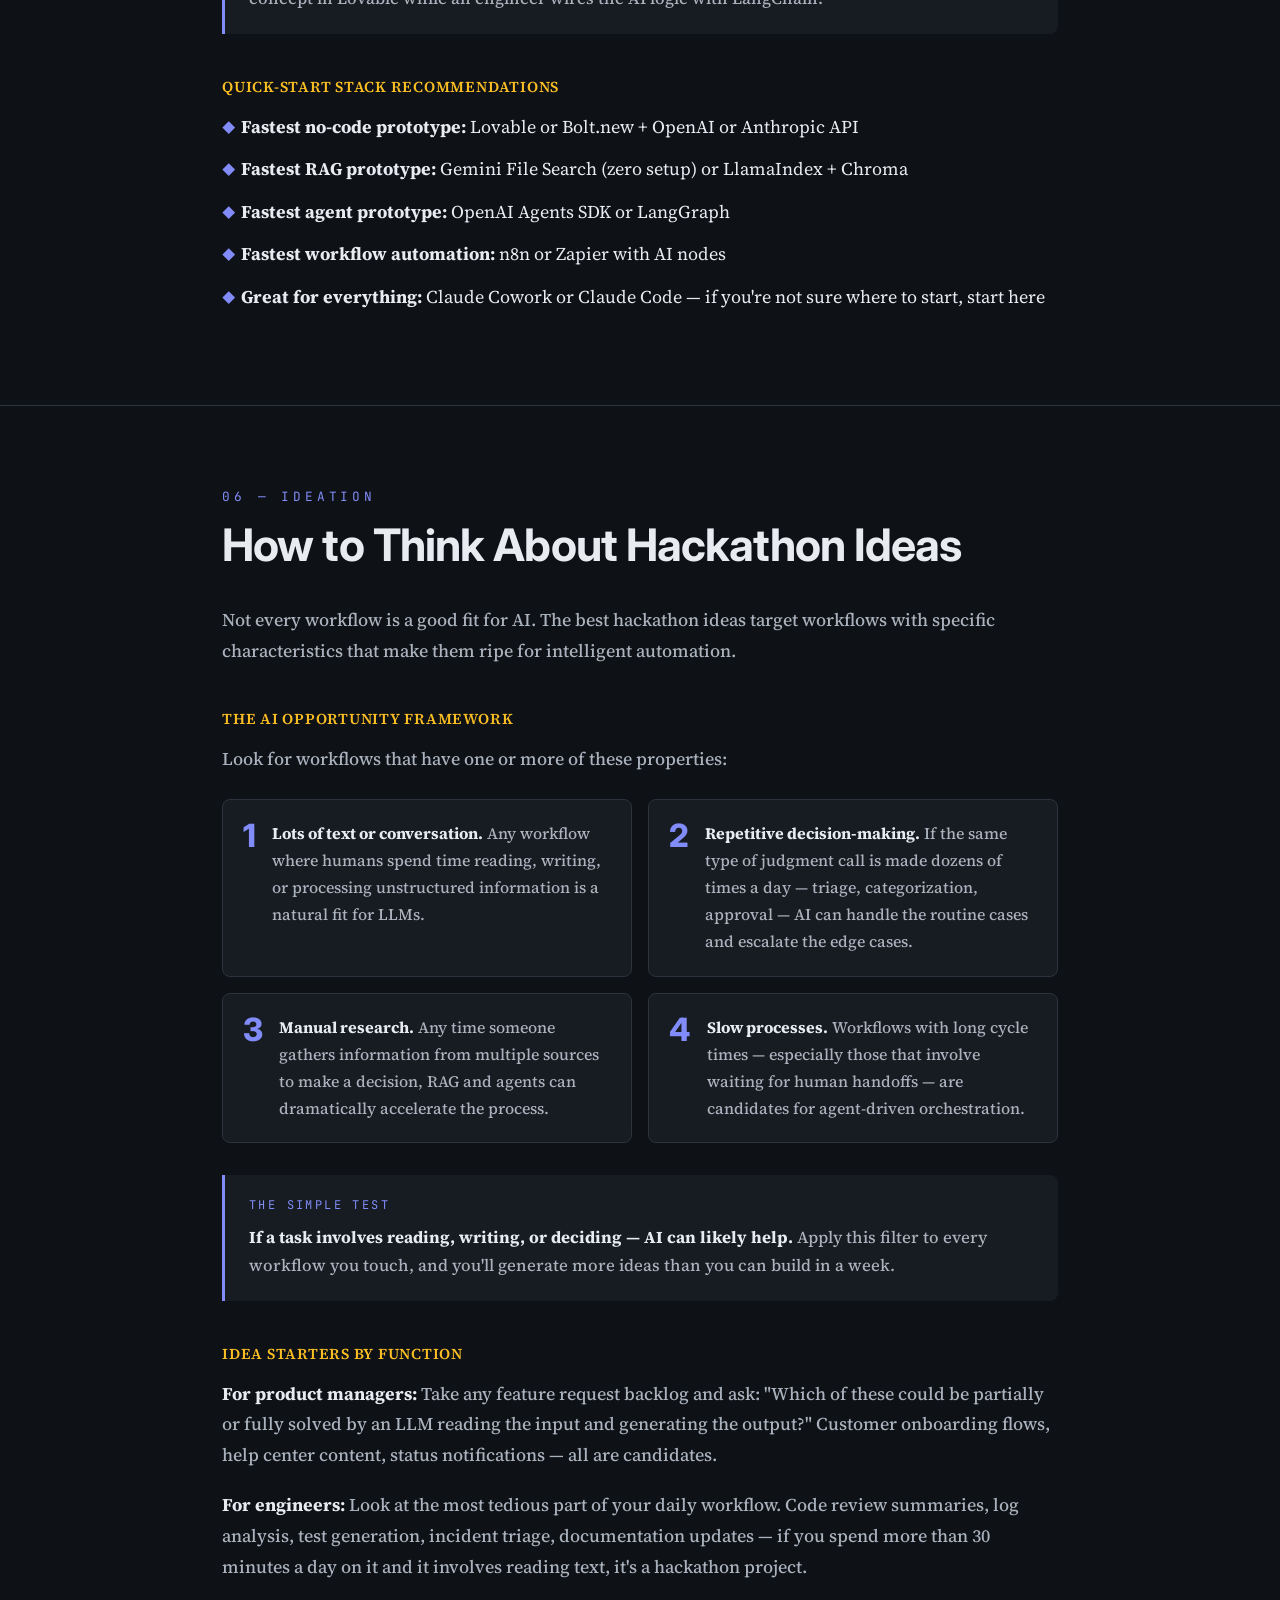
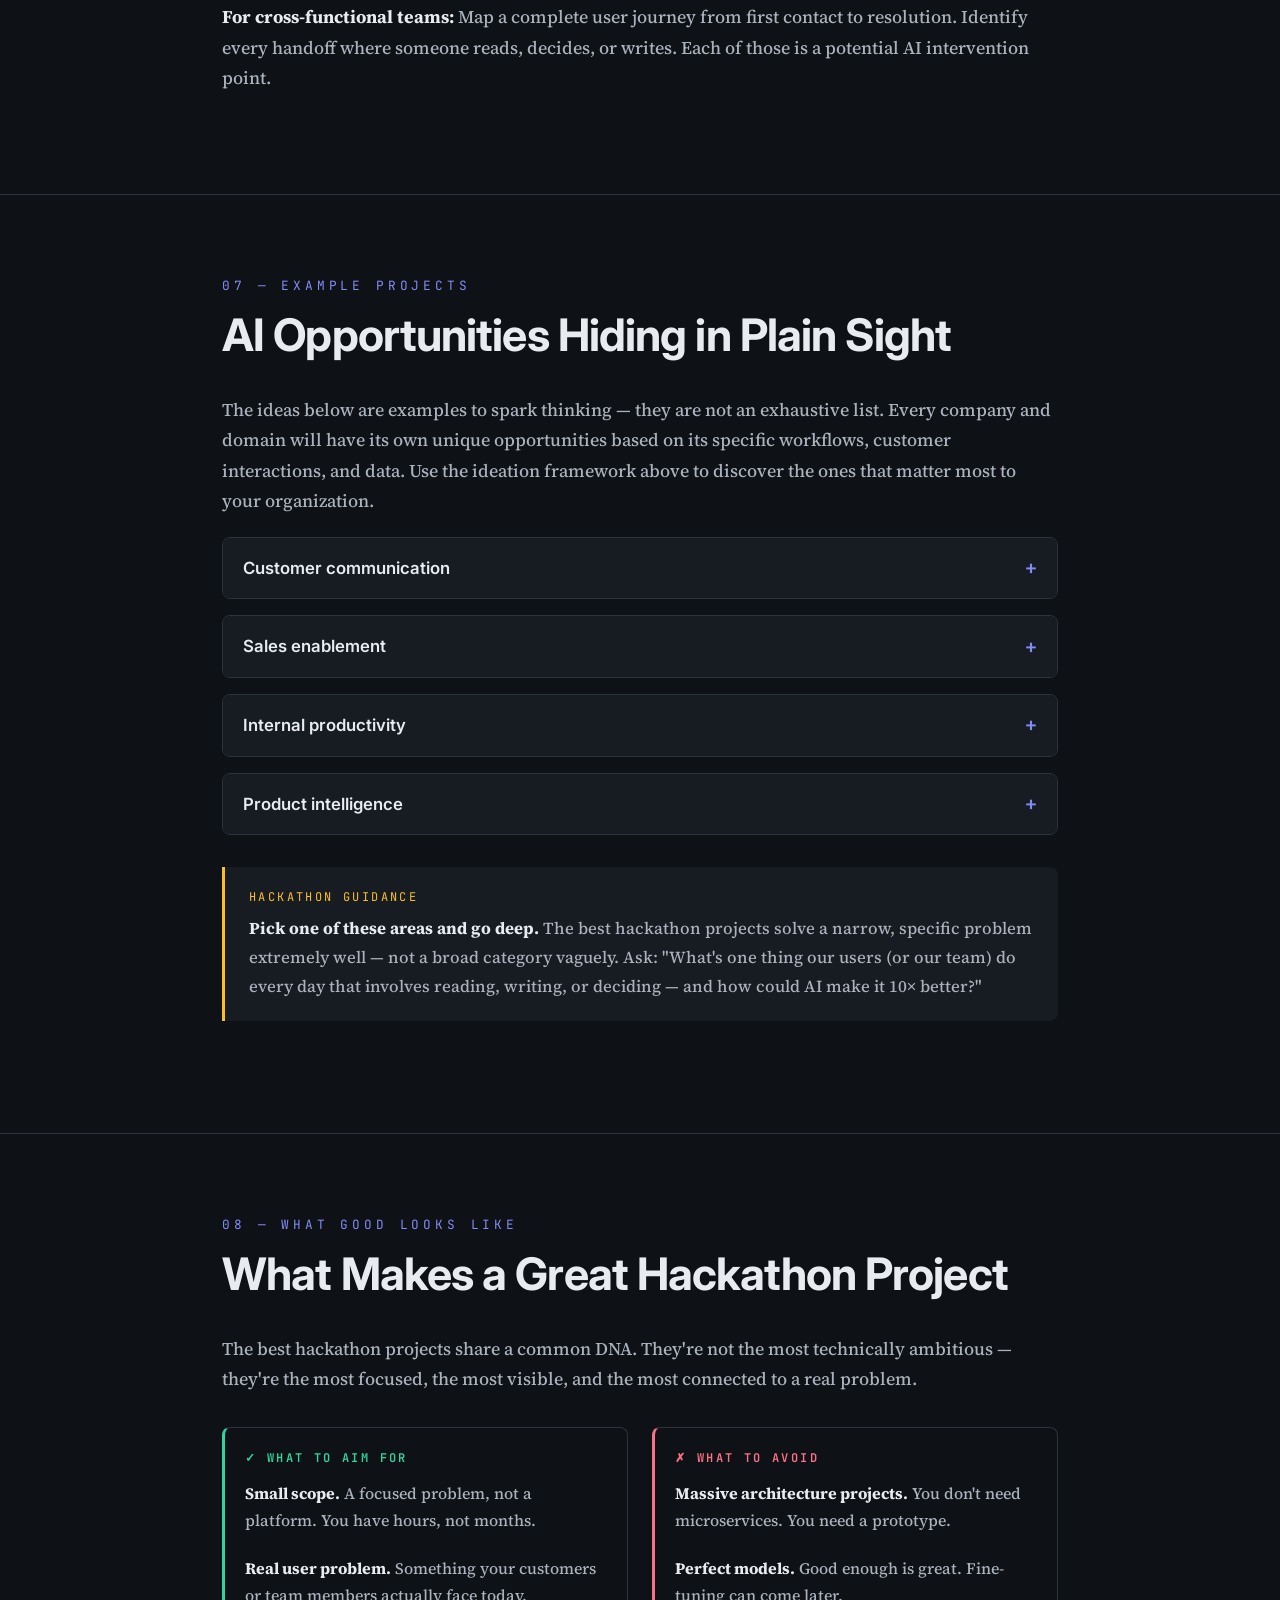
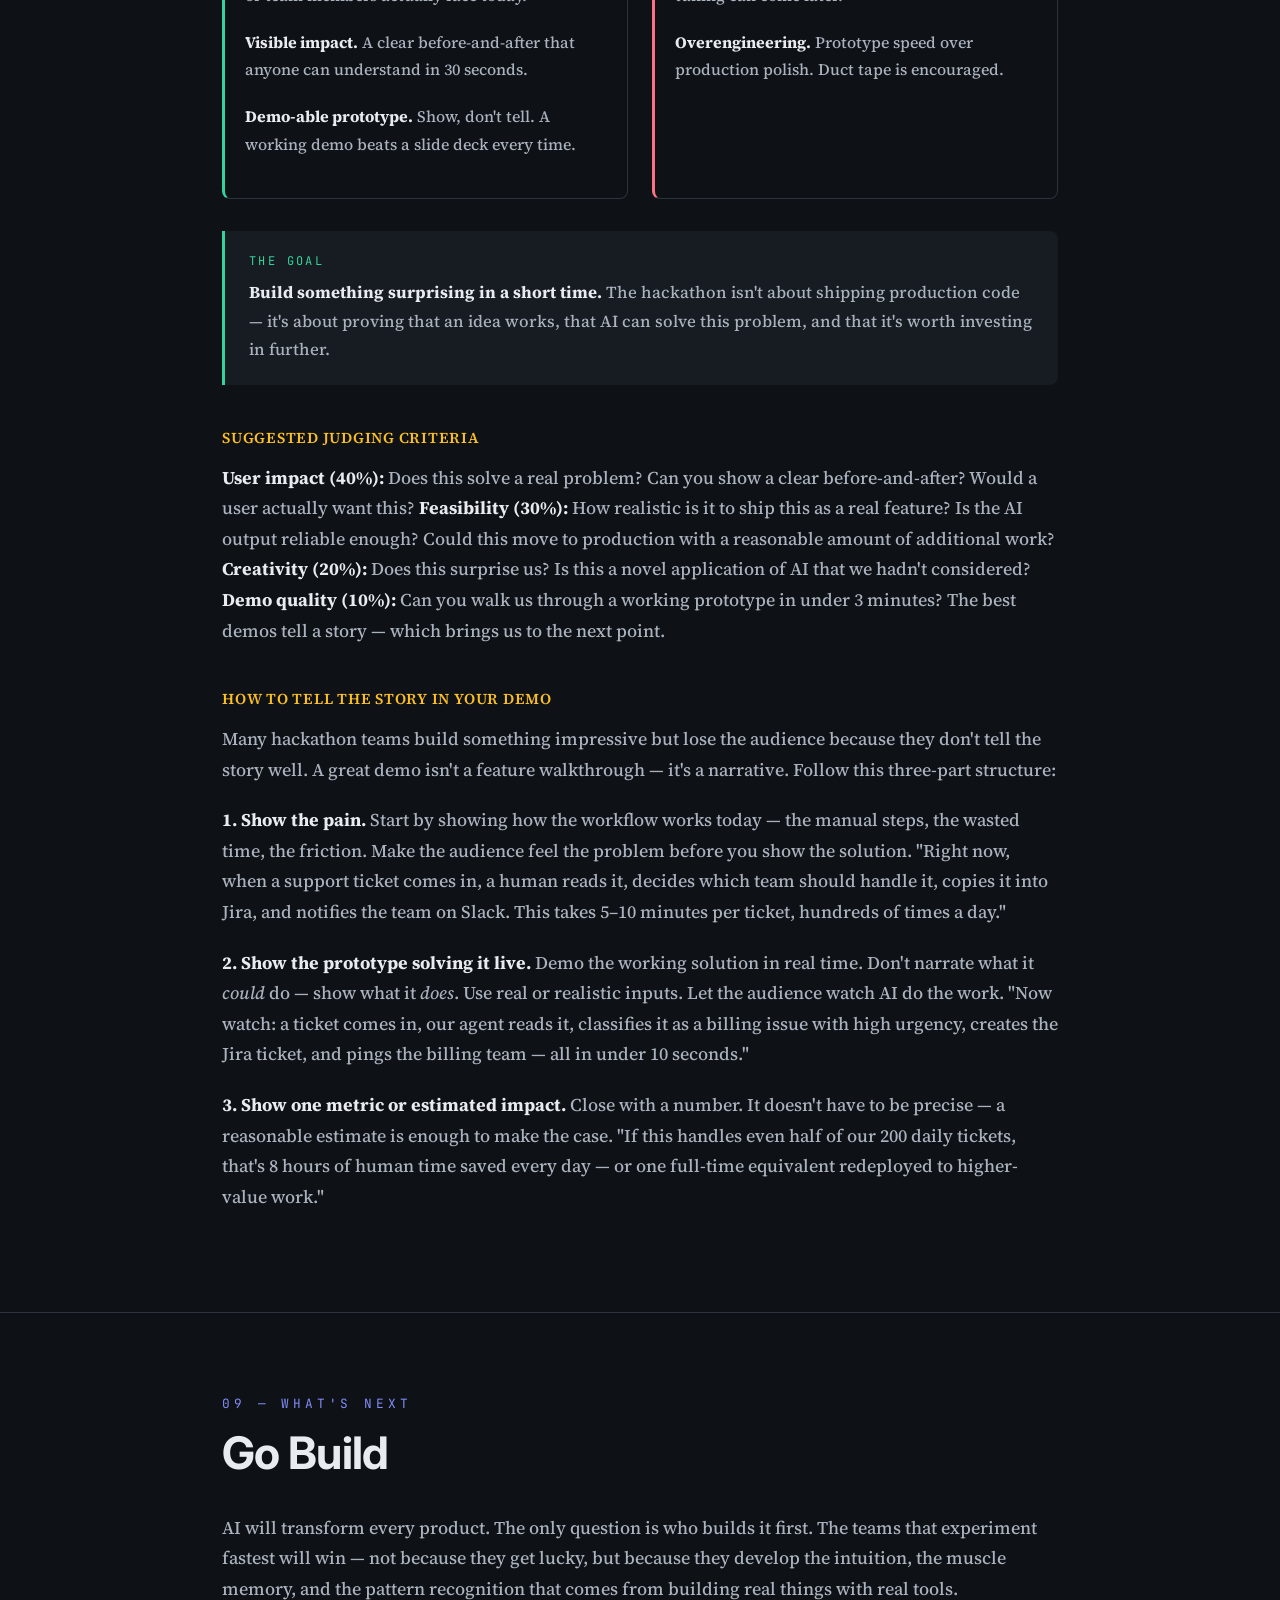
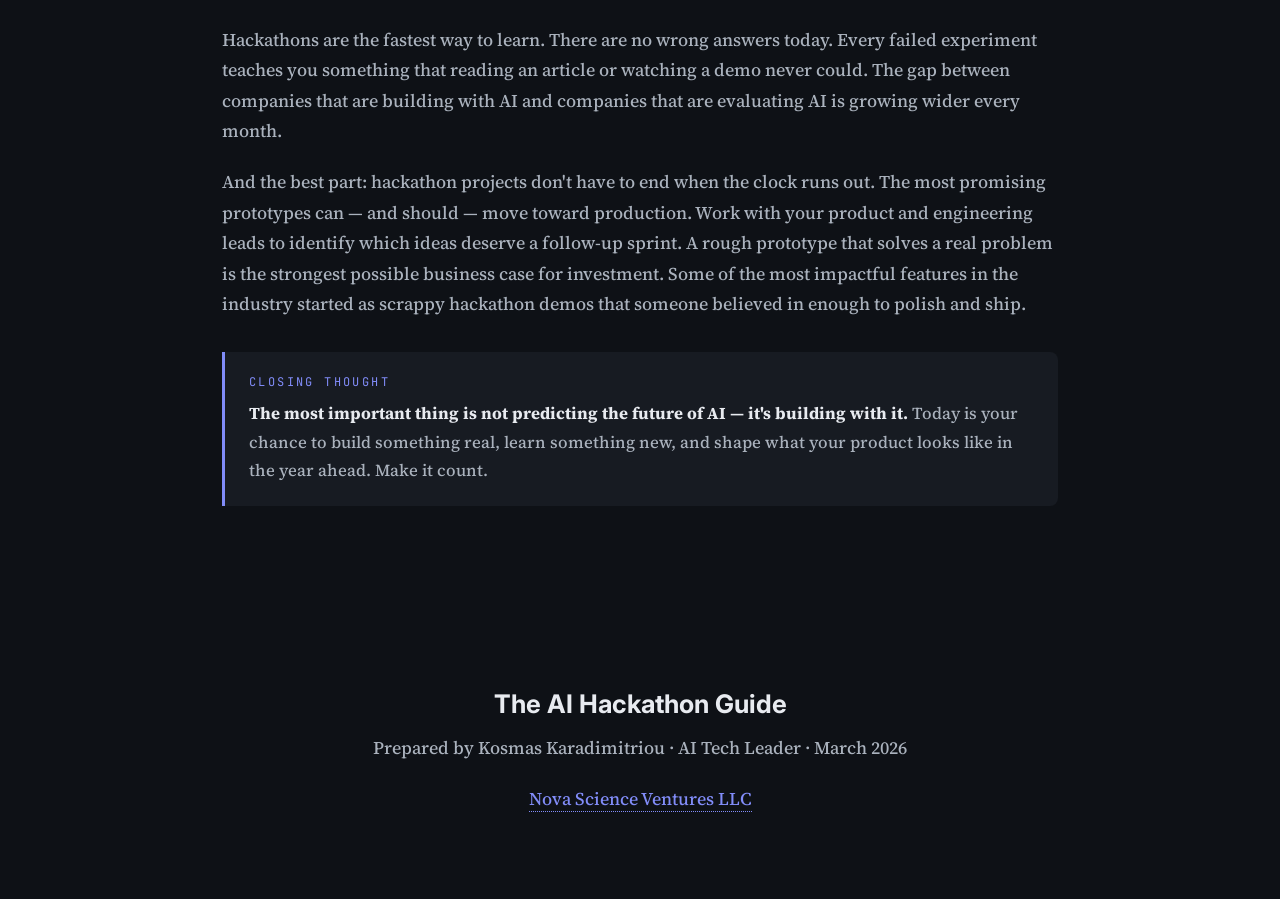
==== commit a7c86246: "Added links to Nova Science Ventures" ====
--- a/ai-hackathon-guide/index.html
+++ b/ai-hackathon-guide/index.html
@@ -24,6 +24,7 @@
   <h1>The <em>AI</em> Hackathon Guide</h1>
   <p class="hero-sub">Why AI hackathons matter, what's possible today, which tools to use, and how to go from a blank screen to a working prototype.</p>
   <span class="hero-meta">Prepared by Kosmas Karadimitriou · AI Tech Leader · March 2026</span>
+  <a class="hero-link" href="https://www.novascienceventures.com">Nova Science Ventures LLC</a>
   <div class="scroll-hint">
     <span>Scroll to explore</span>
     <span class="arrow">↓</span>
@@ -521,6 +522,7 @@
 <div class="footer">
   <div class="logo-text">The AI Hackathon Guide</div>
   <p>Prepared by Kosmas Karadimitriou · AI Tech Leader · March 2026</p>
+  <p style="margin-top: 0.25rem;"><a class="src" href="https://www.novascienceventures.com">Nova Science Ventures LLC</a></p>
 </div>
 
 <!-- ═══════════════════ SCRIPTS ═══════════════════ -->
--- a/assets/theme.css
+++ b/assets/theme.css
@@ -153,6 +153,25 @@
   position: relative;
 }
 
+.hero-link {
+  display: inline-block;
+  margin-top: 1.75rem;
+  font-family: 'JetBrains Mono', monospace;
+  font-size: 0.8rem;
+  letter-spacing: 0.15em;
+  text-transform: uppercase;
+  color: var(--accent);
+  text-decoration: none;
+  border-bottom: 1px dotted var(--accent);
+  transition: border-color 0.2s, color 0.2s;
+  position: relative;
+}
+
+.hero-link:hover {
+  color: var(--src-hover);
+  border-bottom-color: var(--src-hover);
+}
+
 .scroll-hint {
   position: absolute;
   bottom: 2rem;
@@ -742,4 +761,6 @@
   .stat-grid, .cap-grid, .two-col, .ideation-grid { grid-template-columns: 1fr; }
   section { padding: 3rem 0; }
   .container { padding: 0 1.25rem; }
-}
+  /* Move the toggle to the bottom-right so it clears the full-width sticky nav. */
+  .theme-toggle { top: auto; bottom: 1rem; right: 1rem; }
+}
